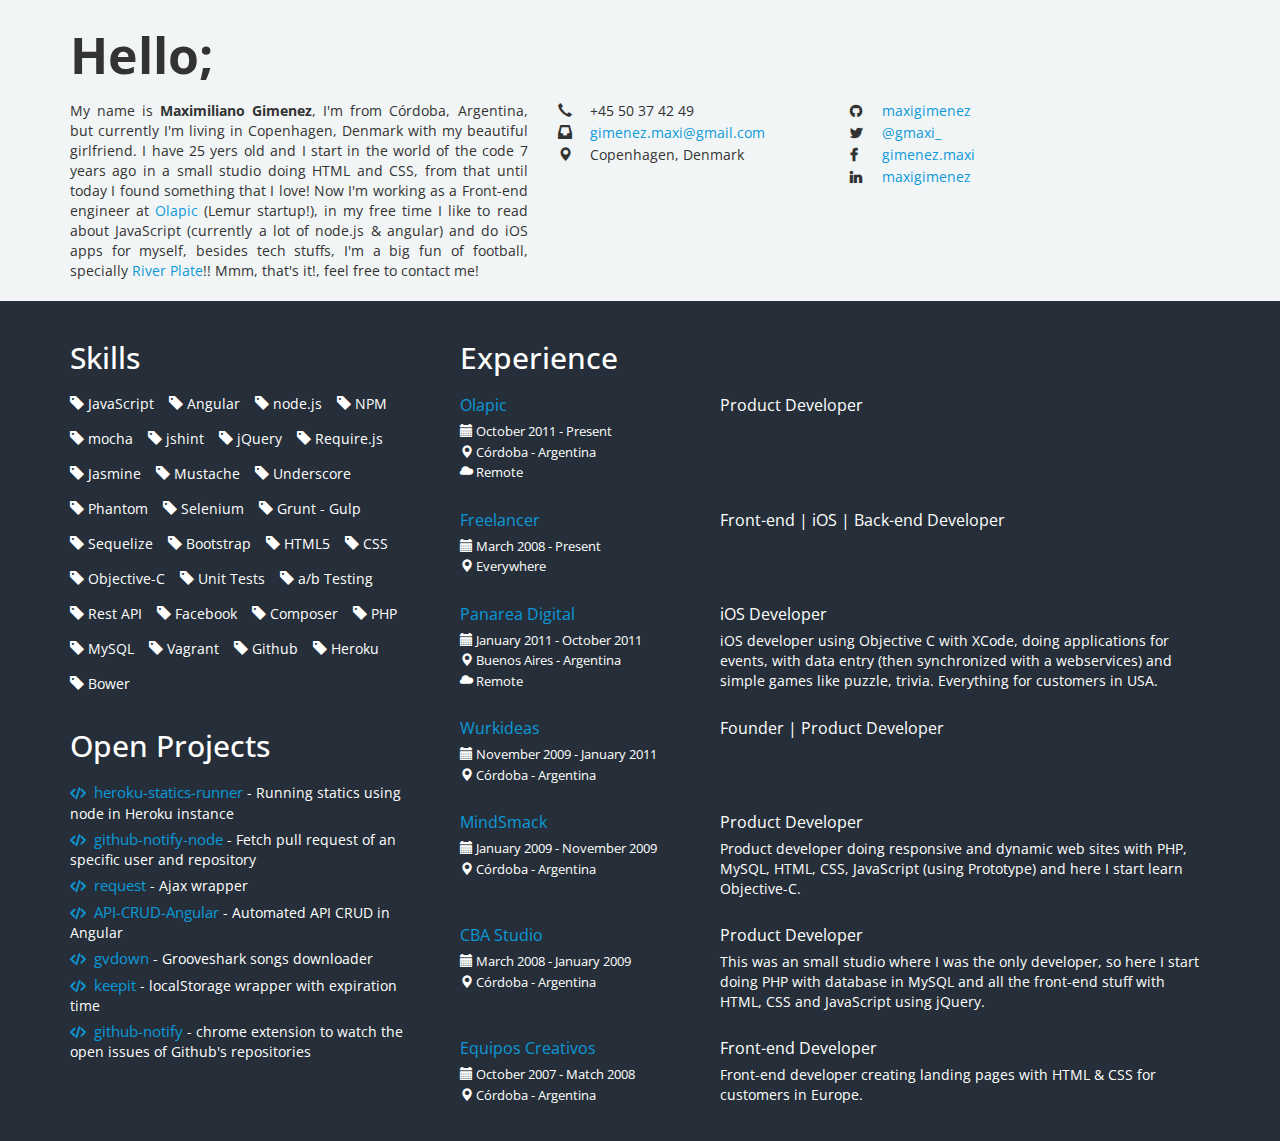
==== index.html @ c35e42b4 "Update" ====
<!DOCTYPE html>
<html>
<head>
    <meta charset="UTF-8">
    <title>maxigimenez.resume();</title>
    <link rel="stylesheet" href="assets/css/bootstrap.min.css">
    <link rel="stylesheet" href="assets/css/font-awesome.min.css">
    <link rel="stylesheet" href="assets/css/main.css">
</head>
<body>

    <header>
        <div class="container">
            <div class="hello">Hello;</div>
            <div class="row">
                <div class="col-md-5 bio">
                    My name is <strong>Maximiliano Gimenez</strong>, I'm from Córdoba, Argentina, but currently I'm living in Copenhagen, Denmark with my beautiful girlfriend. I have 25 yers old and I start in the world of the code 7 years ago in a small studio doing HTML and CSS, from that until today I found something that I love! Now I'm working as a Front-end engineer at <a href="https://olapic.com" target="_blank">Olapic</a> (Lemur startup!), in my free time I like to read about JavaScript (currently a lot of node.js & angular) and do iOS apps for myself, besides tech stuffs, I'm a big fun of football, specially <a href="http://en.wikipedia.org/wiki/Club_Atl%C3%A9tico_River_Plate" target="_blank">River Plate</a>!! Mmm, that's it!, feel free to contact me!
                </div>
                <div class="col-md-3">
                    <ul class="list-unstyled information">
                        <li><i class="glyphicon glyphicon-earphone">&nbsp;</i> +45 50 37 42 49</li>
                        <li><i class="glyphicon glyphicon-inbox">&nbsp;</i> <a href="#">gimenez.maxi@gmail.com</a></li>
                        <!--<li><i class="glyphicon glyphicon-globe">&nbsp;</i> <a href="#">maxigimenez.com</a></li>-->
                        <li><i class="glyphicon glyphicon-map-marker">&nbsp;</i> Copenhagen, Denmark</li>
                    </ul>
                </div>
                <div class="col-md-3">
                    <ul class="list-unstyled social">
                        <li>
                            <i class="fa fa-github">&nbsp;</i> &nbsp;
                            <a href="https://github.com/maxigimenez" target="_blank">maxigimenez</a>
                        </li>
                        <li>
                            <i class="fa fa-twitter">&nbsp;</i> &nbsp;
                            <a href="https://twitter.com/gmaxi_" target="_blank">@gmaxi_</a>
                        </li>
                        <li>
                            <i class="fa fa-facebook">&nbsp;</i> &nbsp;
                            <a href="https://facebook.com/maxigimenez" target="_blank">gimenez.maxi</a>
                        </li>
                        <li>
                            <i class="fa fa-linkedin">&nbsp;</i> &nbsp;
                            <a href="https://linkedin.com/in/maxigimenez/" target="_blank">maxigimenez</a>
                        </li>
                    </ul>
                </div>
            </div>
        </div>
    </header>
    <main>
        <section class="container">
            <div class="row">
                <div class="col-md-4">
                    <h2>Skills</h2>
                    <ul class="list-unstyled skills">
                        <li><i class="glyphicon glyphicon-tag"></i> JavaScript</li>
                        <li><i class="glyphicon glyphicon-tag"></i> Angular</li>
                        <li><i class="glyphicon glyphicon-tag"></i> node.js</li>
                        <li><i class="glyphicon glyphicon-tag"></i> NPM</li>
                        <li><i class="glyphicon glyphicon-tag"></i> mocha</li>
                        <li><i class="glyphicon glyphicon-tag"></i> jshint</li>
                        <li><i class="glyphicon glyphicon-tag"></i> jQuery</li>
                        <li><i class="glyphicon glyphicon-tag"></i> Require.js</li>
                        <li><i class="glyphicon glyphicon-tag"></i> Jasmine</li>
                        <li><i class="glyphicon glyphicon-tag"></i> Mustache</li>
                        <li><i class="glyphicon glyphicon-tag"></i> Underscore</li>
                        <li><i class="glyphicon glyphicon-tag"></i> Phantom</li>
                        <li><i class="glyphicon glyphicon-tag"></i> Selenium</li>
                        <li><i class="glyphicon glyphicon-tag"></i> Grunt - Gulp</li>
                        <li><i class="glyphicon glyphicon-tag"></i> Sequelize</li>
                        <li><i class="glyphicon glyphicon-tag"></i> Bootstrap</li>
                        <li><i class="glyphicon glyphicon-tag"></i> HTML5</li>
                        <li><i class="glyphicon glyphicon-tag"></i> CSS</li>
                        <li><i class="glyphicon glyphicon-tag"></i> Objective-C</li>
                        <li><i class="glyphicon glyphicon-tag"></i> Unit Tests</li>
                        <li><i class="glyphicon glyphicon-tag"></i> a/b Testing</li>
                        <li><i class="glyphicon glyphicon-tag"></i> Rest API</li>
                        <li><i class="glyphicon glyphicon-tag"></i> Facebook</li>
                        <li><i class="glyphicon glyphicon-tag"></i> Composer</li>
                        <li><i class="glyphicon glyphicon-tag"></i> PHP</li>
                        <li><i class="glyphicon glyphicon-tag"></i> MySQL</li>
                        <li><i class="glyphicon glyphicon-tag"></i> Vagrant</li>
                        <li><i class="glyphicon glyphicon-tag"></i> Github</li>
                        <li><i class="glyphicon glyphicon-tag"></i> Heroku</li>
                        <li><i class="glyphicon glyphicon-tag"></i> Bower</li>
                    </ul>
                    <div class="clear"></div>
                    <h2>Open Projects</h2>
                    <ul class="list-unstyled projects">
                        <li>
                            <a href="https://github.com/maxigimenez/heroku-statics-runner" target="_blank"><i class="fa fa-code"></i> heroku-statics-runner</a> - Running statics using node in Heroku instance
                        </li>
                        <li>
                            <a href="https://github.com/maxigimenez/github-notify-node" target="_blank"><i class="fa fa-code"></i> github-notify-node</a> - Fetch pull request of an specific user and repository
                        </li>
                        <li>
                            <a href="https://github.com/maxigimenez/request" target="_blank"><i class="fa fa-code"></i> request</a> - Ajax wrapper
                        </li>
                        <li>
                            <a href="https://github.com/maxigimenez/API-CRUD-Angular" target="_blank"><i class="fa fa-code"></i> API-CRUD-Angular</a> - Automated API CRUD in Angular
                        </li>
                        <li>
                            <a href="https://github.com/maxigimenez/gvdown" target="_blank"><i class="fa fa-code"></i> gvdown</a> - Grooveshark songs downloader
                        </li>
                        <li>
                            <a href="https://github.com/maxigimenez/keepit" target="_blank"><i class="fa fa-code"></i> keepit</a> - localStorage wrapper with expiration time
                        </li>
                        <li>
                            <a href="https://github.com/maxigimenez/github-notify" target="_blank"><i class="fa fa-code"></i> github-notify</a> - chrome extension to watch the open issues of Github's repositories
                        </li>
                    </ul>
                </div>
                <div class="col-md-8">
                    <h2>Experience</h2>

                    <ul class="list-unstyled row experience">
                        <li>
                            <div class="col-md-4">
                                <div class="name"><a href="http://olapic.com" target="_blank">Olapic</a></div>
                                <div class="dates"><i class="glyphicon glyphicon-calendar"></i> October 2011 - Present</div>
                                <div class="where"><i class="glyphicon glyphicon-map-marker"></i> Córdoba - Argentina</div>
                                <div class="remote"><i class="glyphicon glyphicon-cloud"></i> Remote</div>
                            </div>
                            <div class="col-md-8">
                                <div class="title">Product Developer</div>
                                <div class="description">

                                </div>
                            </div>
                        </li>
                        <li>
                            <div class="col-md-4">
                                <div class="name"><span>Freelancer</span></div>
                                <div class="dates"><i class="glyphicon glyphicon-calendar"></i> March 2008 - Present</div>
                                <div class="where"><i class="glyphicon glyphicon-map-marker"></i> Everywhere</div>
                            </div>
                            <div class="col-md-8">
                                <div class="title">Front-end | iOS | Back-end Developer</div>
                                <div class="description">
                                    
                                </div>
                            </div>
                        </li>
                        <li>
                            <div class="col-md-4">
                                <div class="name"><a href="http://www.panareadigital.com/" target="_blank">Panarea Digital</a></div>
                                <div class="dates"><i class="glyphicon glyphicon-calendar"></i> January 2011 - October 2011</div>
                                <div class="where"><i class="glyphicon glyphicon-map-marker"></i> Buenos Aires - Argentina</div>
                                <div class="remote"><i class="glyphicon glyphicon-cloud"></i> Remote</div>
                            </div>
                            <div class="col-md-8">
                                <div class="title">iOS Developer</div>
                                <div class="description">
                                    iOS developer using Objective C with XCode, doing applications for events, with data entry (then synchronized with a webservices) and simple games like puzzle, trivia. Everything for customers in USA.
                                </div>
                            </div>
                        </li>
                        <li>
                            <div class="col-md-4">
                                <div class="name"><span>Wurkideas</span></div>
                                <div class="dates"><i class="glyphicon glyphicon-calendar"></i> November 2009 - January 2011</div>
                                <div class="where"><i class="glyphicon glyphicon-map-marker"></i> Córdoba - Argentina</div>
                            </div>
                            <div class="col-md-8">
                                <div class="title">Founder | Product Developer</div>
                                <div class="description">
                                    
                                </div>
                            </div>
                        </li>
                        <li>
                            <div class="col-md-4">
                                <div class="name"><a href="http://www.mindsmack.com" target="_blank">MindSmack</a></div>
                                <div class="dates"><i class="glyphicon glyphicon-calendar"></i> January 2009 - November 2009</div>
                                <div class="where"><i class="glyphicon glyphicon-map-marker"></i> Córdoba - Argentina</div>
                            </div>
                            <div class="col-md-8">
                                <div class="title">Product Developer</div>
                                <div class="description">
                                    Product developer doing responsive and dynamic web sites with PHP, MySQL, HTML, CSS, JavaScript (using Prototype) and here I start learn Objective-C.
                                </div>
                            </div>
                        </li>
                        <li>
                            <div class="col-md-4">
                                <div class="name"><a href="http://www.mindsmack.com" target="_blank">CBA Studio</a></div>
                                <div class="dates"><i class="glyphicon glyphicon-calendar"></i> March 2008 - January 2009</div>
                                <div class="where"><i class="glyphicon glyphicon-map-marker"></i> Córdoba - Argentina</div>
                            </div>
                            <div class="col-md-8">
                                <div class="title">Product Developer</div>
                                <div class="description">
                                    This was an small studio where I was the only developer, so here I start doing PHP with database in MySQL and all the front-end stuff with HTML, CSS and JavaScript using jQuery.
                                </div>
                            </div>
                        </li>
                        <li>
                            <div class="col-md-4">
                                <div class="name"><a href="http://www.equiposcreativos.com" target="_blank">Equipos Creativos</a></div>
                                <div class="dates"><i class="glyphicon glyphicon-calendar"></i> October 2007 - Match 2008</div>
                                <div class="where"><i class="glyphicon glyphicon-map-marker"></i> Córdoba - Argentina</div>
                            </div>
                            <div class="col-md-8">
                                <div class="title">Front-end Developer</div>
                                <div class="description">
                                    Front-end developer creating landing pages with HTML & CSS for customers in Europe.
                                </div>
                            </div>
                        </li>
                    </ul>
                </div>
            </div>
        </section>
        <!-- <div class="fix"></div> -->
    </main>
</body>
</html>
---- assets/css/main.css ----
@import url(//fonts.googleapis.com/css?family=Open+Sans:400,300,700,600);

body {
    background-color: #F2F5F6;
    font-family: 'Open Sans', sans-serif;
    font-size: 14px;
    margin: 0px;
}
a {
    color: #0B99D9;
}
h1, h2 {
    margin: 0 0 20px 0;
    padding: 0;
}
span {
    color: #0B99D9;
}
header {
    background-color: #F2F5F6;
    padding: 20px 0;
}
main {
    background-color: #262F39;
    /*-webkit-transform: skewY(-2deg);
    -moz-transform: skewY(-2deg);
    -ms-transform: skewY(-2deg);
    -o-transform: skewY(-2deg);
    transform: skewY(-2deg);*/
}
main section {
    -webkit-transfo/*rm: skewY(2deg);
    -moz-transform: skewY(2deg);
    -ms-transform: skewY(2deg);
    -o-transform: skewY(2deg);
    transform: skew*/Y(2deg);
    color: #FFFFFF;
    padding-top: 40px;
}
.fix {
    width: 100%;
    height: 50px;
    background-color: #262F39;
    /*-webkit-transform: skewY(2deg);
    -moz-transform: skewY(2deg);
    -ms-transform: skewY(2deg);
    -o-transform: skewY(2deg);
    transform: skewY(2deg);*/
    position: absolute;
    margin-top: -23px;
}
.hello {
    font-size: 50px;
    font-weight: 700;
    padding-bottom: 10px;
}
.bio {
    text-align: justify;
}
.information li,
.social li {
    margin-bottom: 2px;
}
.experience li {
    display: inline-block;
    width: 100%;
    margin-bottom: 20px;
}
.experience .name,
.experience .title {
    font-size: 16px;
    margin-bottom: 5px;
}
.experience .dates,
.experience .where,
.experience .remote {
    font-size: 13px;
    margin-bottom: 2px;
}
.skills,
.projects {
    width: 100%;
    float: left;
    margin-bottom: 20px;
}
.skills li {
    float: left;
    margin: 0 15px 15px 0;
}
.projects a {
    font-size:15px;
}
.projects li {
    margin-bottom: 5px;
}
.fa {
    font-weight: 700;
    line-height: 1;
    width: 20px;
}
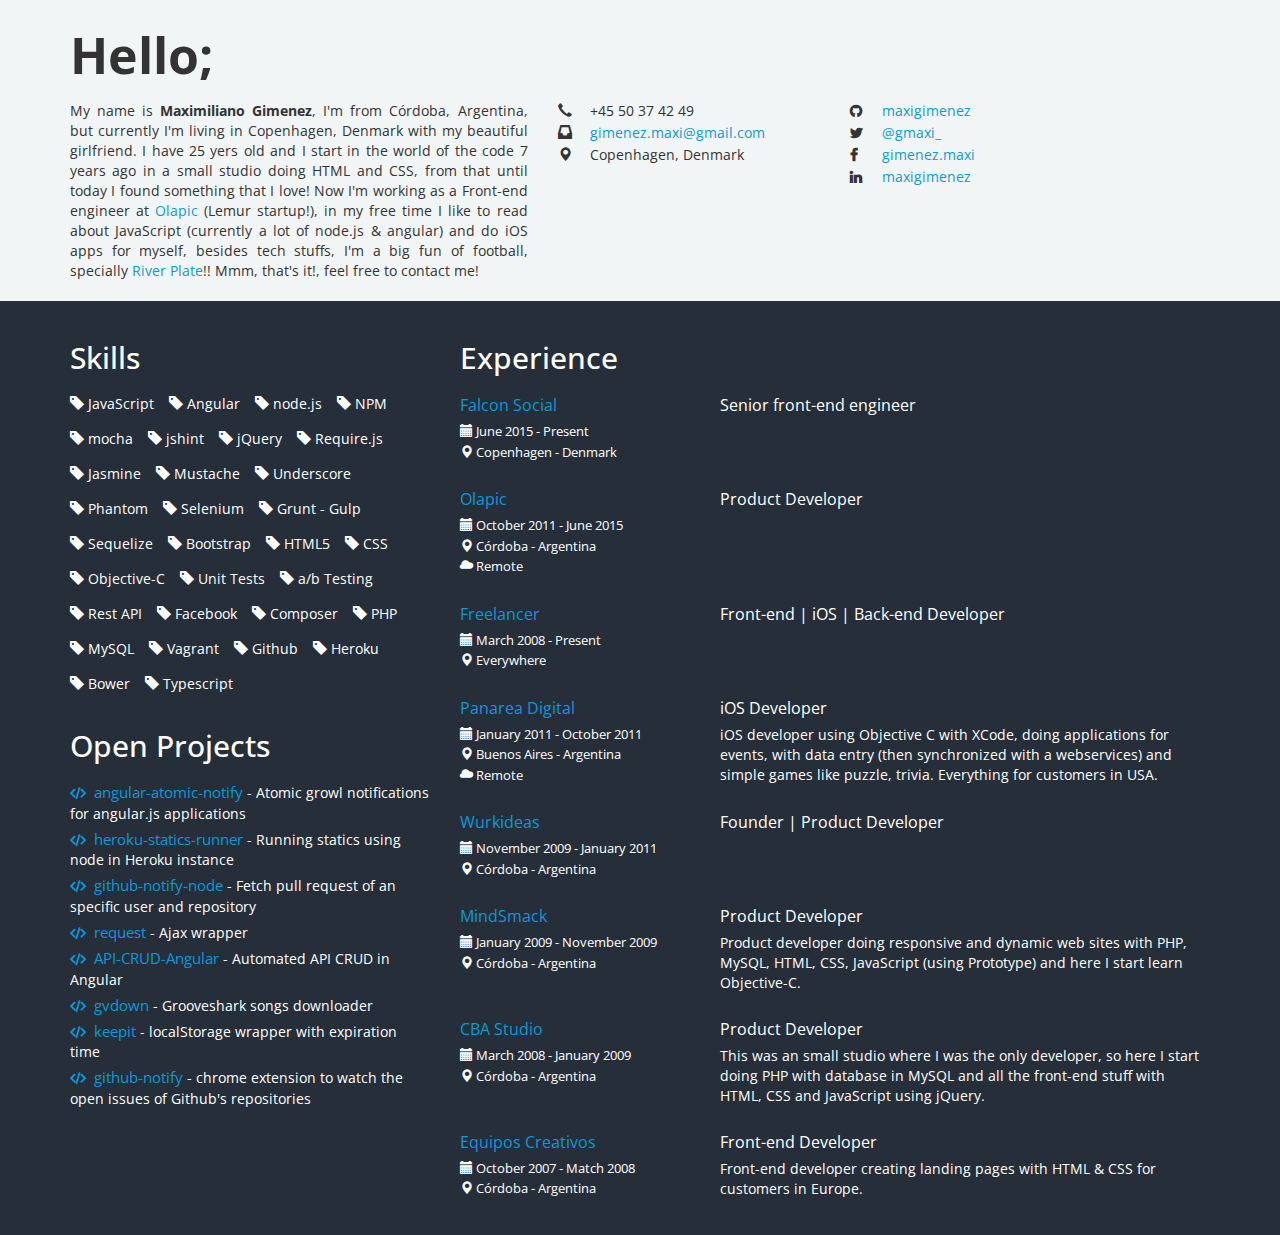
==== commit 71e579ae: "update page" ====
--- a/index.html
+++ b/index.html
@@ -83,10 +83,14 @@
                         <li><i class="glyphicon glyphicon-tag"></i> Github</li>
                         <li><i class="glyphicon glyphicon-tag"></i> Heroku</li>
                         <li><i class="glyphicon glyphicon-tag"></i> Bower</li>
+                        <li><i class="glyphicon glyphicon-tag"></i> Typescript</li>
                     </ul>
                     <div class="clear"></div>
                     <h2>Open Projects</h2>
                     <ul class="list-unstyled projects">
+                        <li>
+                            <a href="http://maxigimenez.github.io/angular-atomic-notify/" target="_blank"><i class="fa fa-code"></i> angular-atomic-notify</a> - Atomic growl notifications for angular.js applications
+                        </li>
                         <li>
                             <a href="https://github.com/maxigimenez/heroku-statics-runner" target="_blank"><i class="fa fa-code"></i> heroku-statics-runner</a> - Running statics using node in Heroku instance
                         </li>
@@ -116,8 +120,21 @@
                     <ul class="list-unstyled row experience">
                         <li>
                             <div class="col-md-4">
+                                <div class="name"><a href="http://falconsocial.com" target="_blank">Falcon Social</a></div>
+                                <div class="dates"><i class="glyphicon glyphicon-calendar"></i> June 2015 - Present</div>
+                                <div class="where"><i class="glyphicon glyphicon-map-marker"></i> Copenhagen - Denmark</div>
+                            </div>
+                            <div class="col-md-8">
+                                <div class="title">Senior front-end engineer</div>
+                                <div class="description">
+                                    
+                                </div>
+                            </div>
+                        </li>
+                        <li>
+                            <div class="col-md-4">
                                 <div class="name"><a href="http://olapic.com" target="_blank">Olapic</a></div>
-                                <div class="dates"><i class="glyphicon glyphicon-calendar"></i> October 2011 - Present</div>
+                                <div class="dates"><i class="glyphicon glyphicon-calendar"></i> October 2011 - June 2015</div>
                                 <div class="where"><i class="glyphicon glyphicon-map-marker"></i> Córdoba - Argentina</div>
                                 <div class="remote"><i class="glyphicon glyphicon-cloud"></i> Remote</div>
                             </div>
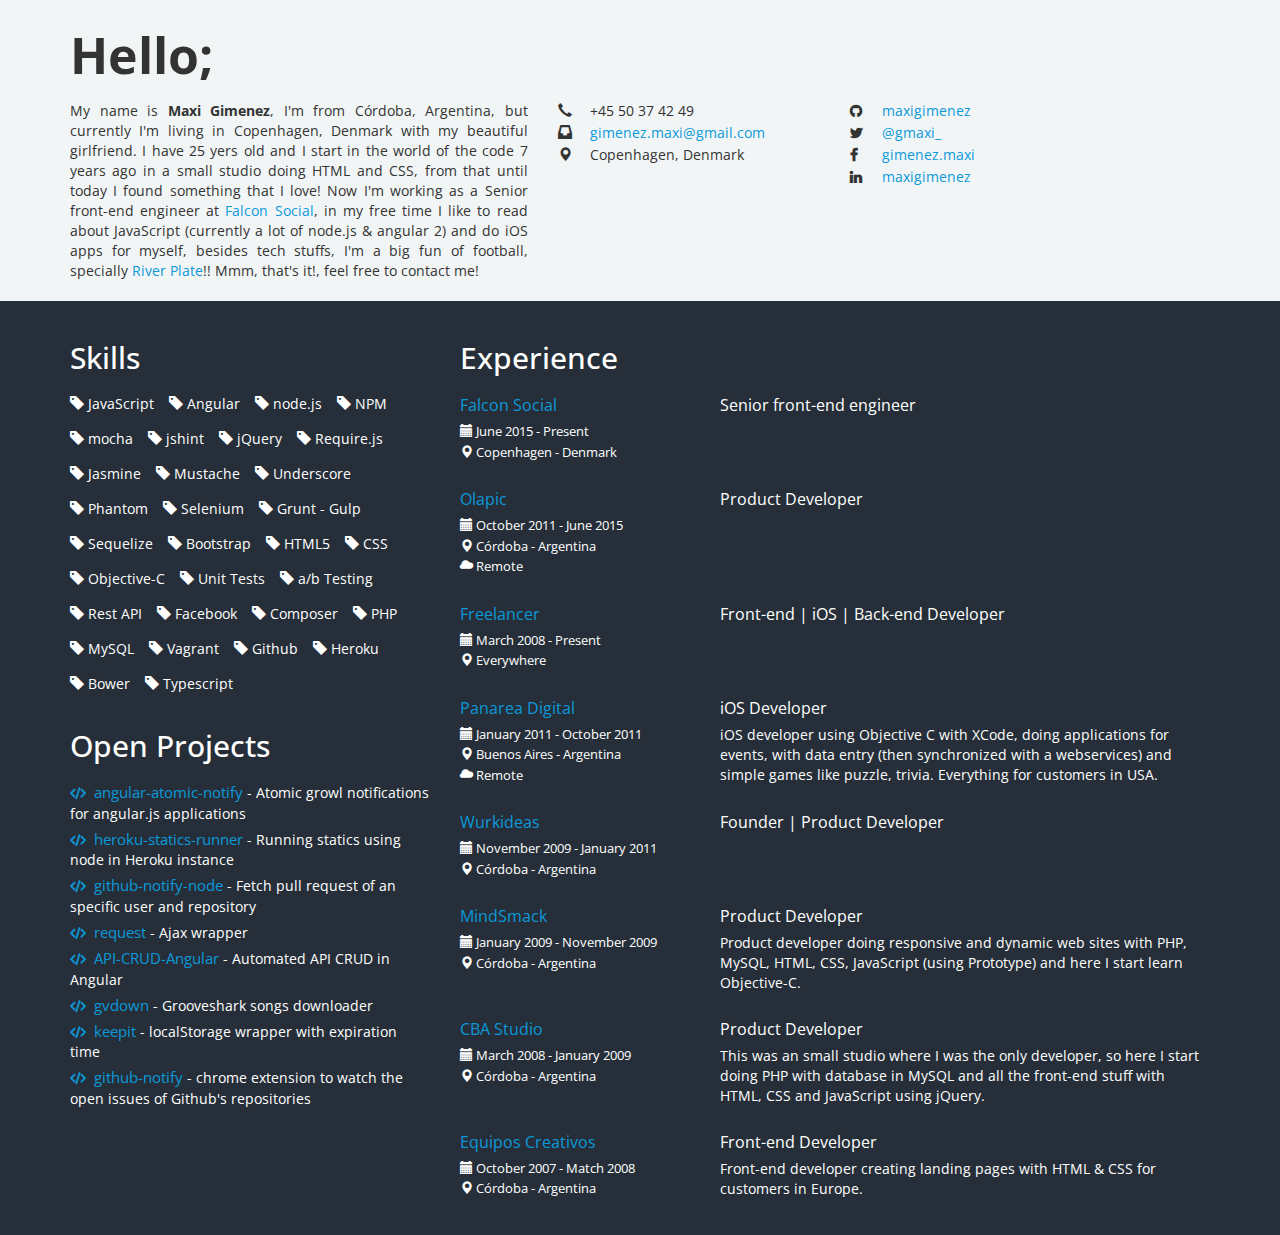
==== commit 2dd6b3aa: "update bio" ====
--- a/index.html
+++ b/index.html
@@ -14,7 +14,7 @@
             <div class="hello">Hello;</div>
             <div class="row">
                 <div class="col-md-5 bio">
-                    My name is <strong>Maximiliano Gimenez</strong>, I'm from Córdoba, Argentina, but currently I'm living in Copenhagen, Denmark with my beautiful girlfriend. I have 25 yers old and I start in the world of the code 7 years ago in a small studio doing HTML and CSS, from that until today I found something that I love! Now I'm working as a Front-end engineer at <a href="https://olapic.com" target="_blank">Olapic</a> (Lemur startup!), in my free time I like to read about JavaScript (currently a lot of node.js & angular) and do iOS apps for myself, besides tech stuffs, I'm a big fun of football, specially <a href="http://en.wikipedia.org/wiki/Club_Atl%C3%A9tico_River_Plate" target="_blank">River Plate</a>!! Mmm, that's it!, feel free to contact me!
+                    My name is <strong>Maxi Gimenez</strong>, I'm from Córdoba, Argentina, but currently I'm living in Copenhagen, Denmark with my beautiful girlfriend. I have 25 yers old and I start in the world of the code 7 years ago in a small studio doing HTML and CSS, from that until today I found something that I love! Now I'm working as a Senior front-end engineer at <a href="https://falconsocial.com" target="_blank">Falcon Social</a>, in my free time I like to read about JavaScript (currently a lot of node.js & angular 2) and do iOS apps for myself, besides tech stuffs, I'm a big fun of football, specially <a href="http://en.wikipedia.org/wiki/Club_Atl%C3%A9tico_River_Plate" target="_blank">River Plate</a>!! Mmm, that's it!, feel free to contact me!
                 </div>
                 <div class="col-md-3">
                     <ul class="list-unstyled information">
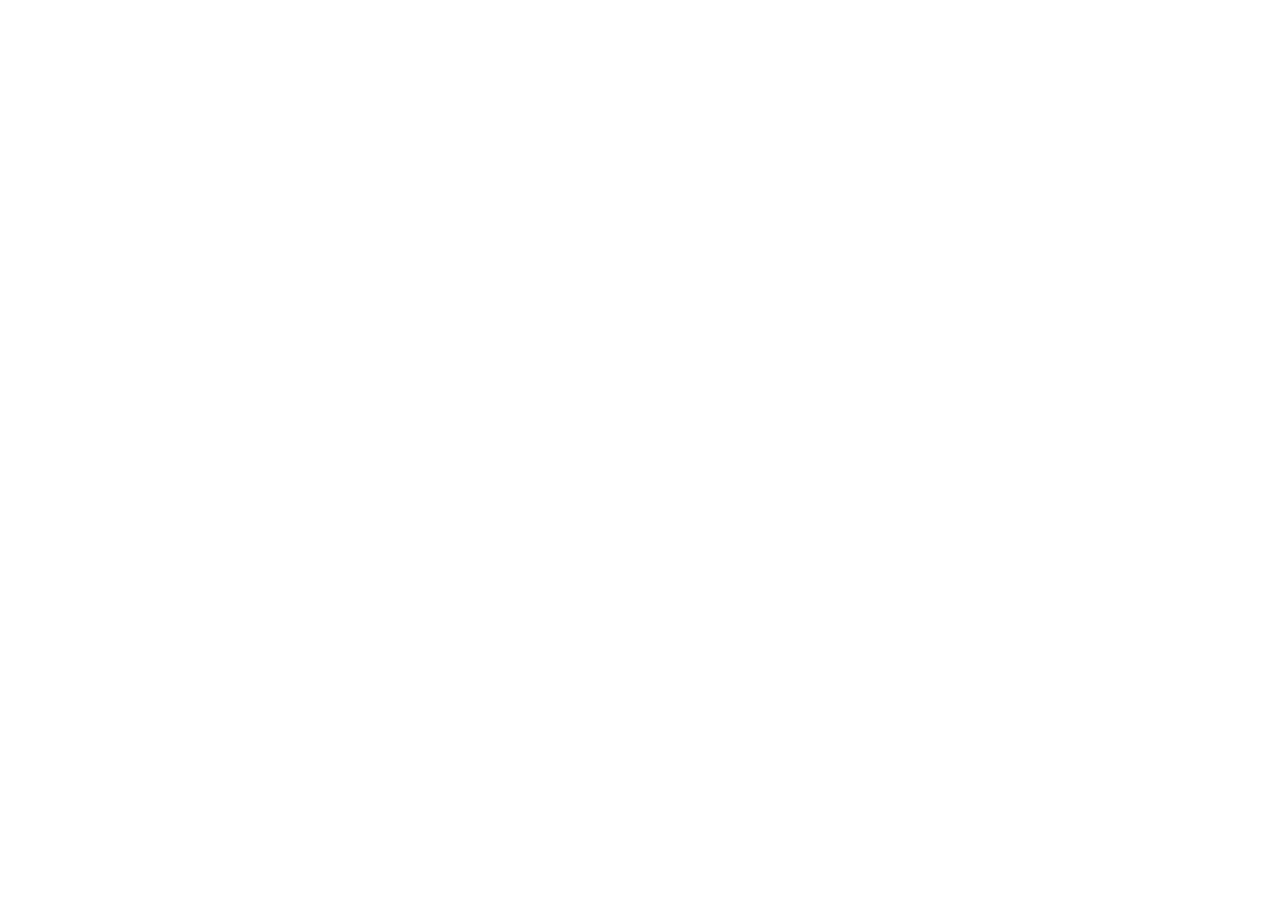
==== commit 0e456344: "new version" ====
--- a/index.html
+++ b/index.html
@@ -1,234 +1,30 @@
 <!DOCTYPE html>
-<html>
+<html ng-app="me">
 <head>
-    <meta charset="UTF-8">
-    <title>maxigimenez.resume();</title>
-    <link rel="stylesheet" href="assets/css/bootstrap.min.css">
-    <link rel="stylesheet" href="assets/css/font-awesome.min.css">
-    <link rel="stylesheet" href="assets/css/main.css">
+    <meta charset="utf-8"/>
+    <title>new Resume('Maxi Gimenez');</title>
+
+    <link rel="stylesheet" href="styles/main.css">
+
+    <link href='//fonts.googleapis.com/css?family=Open+Sans:400,300,700,600' rel='stylesheet' type='text/css'>
 </head>
 <body>
 
-    <header>
-        <div class="container">
-            <div class="hello">Hello;</div>
-            <div class="row">
-                <div class="col-md-5 bio">
-                    My name is <strong>Maxi Gimenez</strong>, I'm from Córdoba, Argentina, but currently I'm living in Copenhagen, Denmark with my beautiful girlfriend. I have 25 yers old and I start in the world of the code 7 years ago in a small studio doing HTML and CSS, from that until today I found something that I love! Now I'm working as a Senior front-end engineer at <a href="https://falconsocial.com" target="_blank">Falcon Social</a>, in my free time I like to read about JavaScript (currently a lot of node.js & angular 2) and do iOS apps for myself, besides tech stuffs, I'm a big fun of football, specially <a href="http://en.wikipedia.org/wiki/Club_Atl%C3%A9tico_River_Plate" target="_blank">River Plate</a>!! Mmm, that's it!, feel free to contact me!
-                </div>
-                <div class="col-md-3">
-                    <ul class="list-unstyled information">
-                        <li><i class="glyphicon glyphicon-earphone">&nbsp;</i> +45 50 37 42 49</li>
-                        <li><i class="glyphicon glyphicon-inbox">&nbsp;</i> <a href="#">gimenez.maxi@gmail.com</a></li>
-                        <!--<li><i class="glyphicon glyphicon-globe">&nbsp;</i> <a href="#">maxigimenez.com</a></li>-->
-                        <li><i class="glyphicon glyphicon-map-marker">&nbsp;</i> Copenhagen, Denmark</li>
-                    </ul>
-                </div>
-                <div class="col-md-3">
-                    <ul class="list-unstyled social">
-                        <li>
-                            <i class="fa fa-github">&nbsp;</i> &nbsp;
-                            <a href="https://github.com/maxigimenez" target="_blank">maxigimenez</a>
-                        </li>
-                        <li>
-                            <i class="fa fa-twitter">&nbsp;</i> &nbsp;
-                            <a href="https://twitter.com/gmaxi_" target="_blank">@gmaxi_</a>
-                        </li>
-                        <li>
-                            <i class="fa fa-facebook">&nbsp;</i> &nbsp;
-                            <a href="https://facebook.com/maxigimenez" target="_blank">gimenez.maxi</a>
-                        </li>
-                        <li>
-                            <i class="fa fa-linkedin">&nbsp;</i> &nbsp;
-                            <a href="https://linkedin.com/in/maxigimenez/" target="_blank">maxigimenez</a>
-                        </li>
-                    </ul>
-                </div>
-            </div>
-        </div>
-    </header>
-    <main>
-        <section class="container">
-            <div class="row">
-                <div class="col-md-4">
-                    <h2>Skills</h2>
-                    <ul class="list-unstyled skills">
-                        <li><i class="glyphicon glyphicon-tag"></i> JavaScript</li>
-                        <li><i class="glyphicon glyphicon-tag"></i> Angular</li>
-                        <li><i class="glyphicon glyphicon-tag"></i> node.js</li>
-                        <li><i class="glyphicon glyphicon-tag"></i> NPM</li>
-                        <li><i class="glyphicon glyphicon-tag"></i> mocha</li>
-                        <li><i class="glyphicon glyphicon-tag"></i> jshint</li>
-                        <li><i class="glyphicon glyphicon-tag"></i> jQuery</li>
-                        <li><i class="glyphicon glyphicon-tag"></i> Require.js</li>
-                        <li><i class="glyphicon glyphicon-tag"></i> Jasmine</li>
-                        <li><i class="glyphicon glyphicon-tag"></i> Mustache</li>
-                        <li><i class="glyphicon glyphicon-tag"></i> Underscore</li>
-                        <li><i class="glyphicon glyphicon-tag"></i> Phantom</li>
-                        <li><i class="glyphicon glyphicon-tag"></i> Selenium</li>
-                        <li><i class="glyphicon glyphicon-tag"></i> Grunt - Gulp</li>
-                        <li><i class="glyphicon glyphicon-tag"></i> Sequelize</li>
-                        <li><i class="glyphicon glyphicon-tag"></i> Bootstrap</li>
-                        <li><i class="glyphicon glyphicon-tag"></i> HTML5</li>
-                        <li><i class="glyphicon glyphicon-tag"></i> CSS</li>
-                        <li><i class="glyphicon glyphicon-tag"></i> Objective-C</li>
-                        <li><i class="glyphicon glyphicon-tag"></i> Unit Tests</li>
-                        <li><i class="glyphicon glyphicon-tag"></i> a/b Testing</li>
-                        <li><i class="glyphicon glyphicon-tag"></i> Rest API</li>
-                        <li><i class="glyphicon glyphicon-tag"></i> Facebook</li>
-                        <li><i class="glyphicon glyphicon-tag"></i> Composer</li>
-                        <li><i class="glyphicon glyphicon-tag"></i> PHP</li>
-                        <li><i class="glyphicon glyphicon-tag"></i> MySQL</li>
-                        <li><i class="glyphicon glyphicon-tag"></i> Vagrant</li>
-                        <li><i class="glyphicon glyphicon-tag"></i> Github</li>
-                        <li><i class="glyphicon glyphicon-tag"></i> Heroku</li>
-                        <li><i class="glyphicon glyphicon-tag"></i> Bower</li>
-                        <li><i class="glyphicon glyphicon-tag"></i> Typescript</li>
-                    </ul>
-                    <div class="clear"></div>
-                    <h2>Open Projects</h2>
-                    <ul class="list-unstyled projects">
-                        <li>
-                            <a href="http://maxigimenez.github.io/angular-atomic-notify/" target="_blank"><i class="fa fa-code"></i> angular-atomic-notify</a> - Atomic growl notifications for angular.js applications
-                        </li>
-                        <li>
-                            <a href="https://github.com/maxigimenez/heroku-statics-runner" target="_blank"><i class="fa fa-code"></i> heroku-statics-runner</a> - Running statics using node in Heroku instance
-                        </li>
-                        <li>
-                            <a href="https://github.com/maxigimenez/github-notify-node" target="_blank"><i class="fa fa-code"></i> github-notify-node</a> - Fetch pull request of an specific user and repository
-                        </li>
-                        <li>
-                            <a href="https://github.com/maxigimenez/request" target="_blank"><i class="fa fa-code"></i> request</a> - Ajax wrapper
-                        </li>
-                        <li>
-                            <a href="https://github.com/maxigimenez/API-CRUD-Angular" target="_blank"><i class="fa fa-code"></i> API-CRUD-Angular</a> - Automated API CRUD in Angular
-                        </li>
-                        <li>
-                            <a href="https://github.com/maxigimenez/gvdown" target="_blank"><i class="fa fa-code"></i> gvdown</a> - Grooveshark songs downloader
-                        </li>
-                        <li>
-                            <a href="https://github.com/maxigimenez/keepit" target="_blank"><i class="fa fa-code"></i> keepit</a> - localStorage wrapper with expiration time
-                        </li>
-                        <li>
-                            <a href="https://github.com/maxigimenez/github-notify" target="_blank"><i class="fa fa-code"></i> github-notify</a> - chrome extension to watch the open issues of Github's repositories
-                        </li>
-                    </ul>
-                </div>
-                <div class="col-md-8">
-                    <h2>Experience</h2>
+    <div ui-view></div>
 
-                    <ul class="list-unstyled row experience">
-                        <li>
-                            <div class="col-md-4">
-                                <div class="name"><a href="http://falconsocial.com" target="_blank">Falcon Social</a></div>
-                                <div class="dates"><i class="glyphicon glyphicon-calendar"></i> June 2015 - Present</div>
-                                <div class="where"><i class="glyphicon glyphicon-map-marker"></i> Copenhagen - Denmark</div>
-                            </div>
-                            <div class="col-md-8">
-                                <div class="title">Senior front-end engineer</div>
-                                <div class="description">
-                                    
-                                </div>
-                            </div>
-                        </li>
-                        <li>
-                            <div class="col-md-4">
-                                <div class="name"><a href="http://olapic.com" target="_blank">Olapic</a></div>
-                                <div class="dates"><i class="glyphicon glyphicon-calendar"></i> October 2011 - June 2015</div>
-                                <div class="where"><i class="glyphicon glyphicon-map-marker"></i> Córdoba - Argentina</div>
-                                <div class="remote"><i class="glyphicon glyphicon-cloud"></i> Remote</div>
-                            </div>
-                            <div class="col-md-8">
-                                <div class="title">Product Developer</div>
-                                <div class="description">
+    <script src="scripts/vendor.js"></script>
 
-                                </div>
-                            </div>
-                        </li>
-                        <li>
-                            <div class="col-md-4">
-                                <div class="name"><span>Freelancer</span></div>
-                                <div class="dates"><i class="glyphicon glyphicon-calendar"></i> March 2008 - Present</div>
-                                <div class="where"><i class="glyphicon glyphicon-map-marker"></i> Everywhere</div>
-                            </div>
-                            <div class="col-md-8">
-                                <div class="title">Front-end | iOS | Back-end Developer</div>
-                                <div class="description">
-                                    
-                                </div>
-                            </div>
-                        </li>
-                        <li>
-                            <div class="col-md-4">
-                                <div class="name"><a href="http://www.panareadigital.com/" target="_blank">Panarea Digital</a></div>
-                                <div class="dates"><i class="glyphicon glyphicon-calendar"></i> January 2011 - October 2011</div>
-                                <div class="where"><i class="glyphicon glyphicon-map-marker"></i> Buenos Aires - Argentina</div>
-                                <div class="remote"><i class="glyphicon glyphicon-cloud"></i> Remote</div>
-                            </div>
-                            <div class="col-md-8">
-                                <div class="title">iOS Developer</div>
-                                <div class="description">
-                                    iOS developer using Objective C with XCode, doing applications for events, with data entry (then synchronized with a webservices) and simple games like puzzle, trivia. Everything for customers in USA.
-                                </div>
-                            </div>
-                        </li>
-                        <li>
-                            <div class="col-md-4">
-                                <div class="name"><span>Wurkideas</span></div>
-                                <div class="dates"><i class="glyphicon glyphicon-calendar"></i> November 2009 - January 2011</div>
-                                <div class="where"><i class="glyphicon glyphicon-map-marker"></i> Córdoba - Argentina</div>
-                            </div>
-                            <div class="col-md-8">
-                                <div class="title">Founder | Product Developer</div>
-                                <div class="description">
-                                    
-                                </div>
-                            </div>
-                        </li>
-                        <li>
-                            <div class="col-md-4">
-                                <div class="name"><a href="http://www.mindsmack.com" target="_blank">MindSmack</a></div>
-                                <div class="dates"><i class="glyphicon glyphicon-calendar"></i> January 2009 - November 2009</div>
-                                <div class="where"><i class="glyphicon glyphicon-map-marker"></i> Córdoba - Argentina</div>
-                            </div>
-                            <div class="col-md-8">
-                                <div class="title">Product Developer</div>
-                                <div class="description">
-                                    Product developer doing responsive and dynamic web sites with PHP, MySQL, HTML, CSS, JavaScript (using Prototype) and here I start learn Objective-C.
-                                </div>
-                            </div>
-                        </li>
-                        <li>
-                            <div class="col-md-4">
-                                <div class="name"><a href="http://www.mindsmack.com" target="_blank">CBA Studio</a></div>
-                                <div class="dates"><i class="glyphicon glyphicon-calendar"></i> March 2008 - January 2009</div>
-                                <div class="where"><i class="glyphicon glyphicon-map-marker"></i> Córdoba - Argentina</div>
-                            </div>
-                            <div class="col-md-8">
-                                <div class="title">Product Developer</div>
-                                <div class="description">
-                                    This was an small studio where I was the only developer, so here I start doing PHP with database in MySQL and all the front-end stuff with HTML, CSS and JavaScript using jQuery.
-                                </div>
-                            </div>
-                        </li>
-                        <li>
-                            <div class="col-md-4">
-                                <div class="name"><a href="http://www.equiposcreativos.com" target="_blank">Equipos Creativos</a></div>
-                                <div class="dates"><i class="glyphicon glyphicon-calendar"></i> October 2007 - Match 2008</div>
-                                <div class="where"><i class="glyphicon glyphicon-map-marker"></i> Córdoba - Argentina</div>
-                            </div>
-                            <div class="col-md-8">
-                                <div class="title">Front-end Developer</div>
-                                <div class="description">
-                                    Front-end developer creating landing pages with HTML & CSS for customers in Europe.
-                                </div>
-                            </div>
-                        </li>
-                    </ul>
-                </div>
-            </div>
-        </section>
-        <!-- <div class="fix"></div> -->
-    </main>
+    <script src="scripts/scripts.js"></script>
+
+    <script>
+        (function(i,s,o,g,r,a,m){i['GoogleAnalyticsObject']=r;i[r]=i[r]||function(){
+        (i[r].q=i[r].q||[]).push(arguments)},i[r].l=1*new Date();a=s.createElement(o),
+        m=s.getElementsByTagName(o)[0];a.async=1;a.src=g;m.parentNode.insertBefore(a,m)
+        })(window,document,'script','//www.google-analytics.com/analytics.js','ga');
+
+        ga('create', 'UA-38077324-1', 'auto');
+        ga('send', 'pageview');
+    </script>
+
 </body>
 </html>
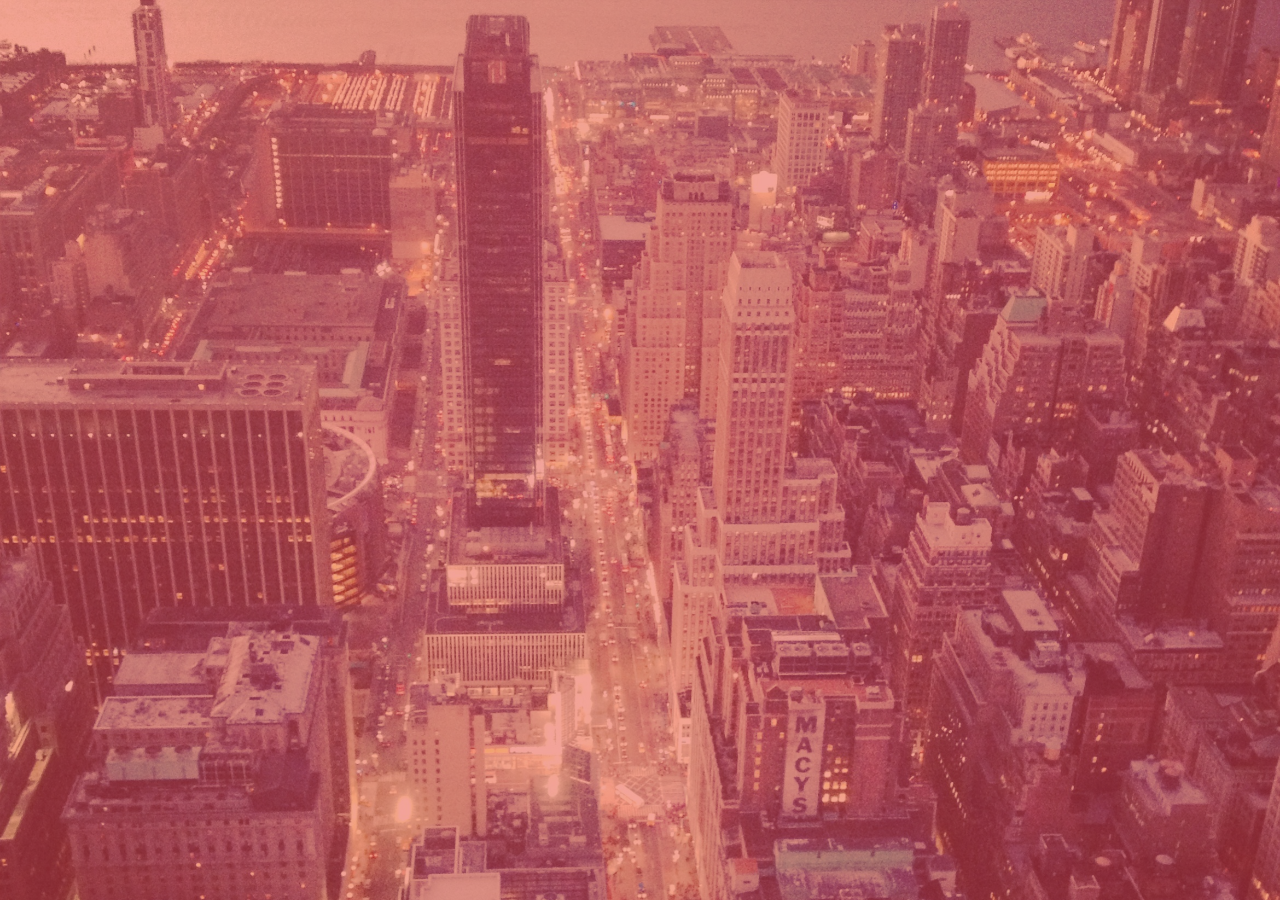
==== commit b9449a6d: "polymer version" ====
--- a/index.html
+++ b/index.html
@@ -1,20 +1,7428 @@
-<!DOCTYPE html>
-<html ng-app="me">
-<head>
-    <meta charset="utf-8"/>
-    <title>new Resume('Maxi Gimenez');</title>
-
-    <link rel="stylesheet" href="styles/main.css">
-
-    <link href='//fonts.googleapis.com/css?family=Open+Sans:400,300,700,600' rel='stylesheet' type='text/css'>
+<!DOCTYPE html><html><head><meta charset="UTF-8">
+
+    <title>Maxi Gimenez | Senior Front-end Engineer</title>
+
+    <link rel="stylesheet" href="https://maxcdn.bootstrapcdn.com/font-awesome/4.4.0/css/font-awesome.min.css">
+
+    <script>/**
+ * @license
+ * Copyright (c) 2014 The Polymer Project Authors. All rights reserved.
+ * This code may only be used under the BSD style license found at http://polymer.github.io/LICENSE.txt
+ * The complete set of authors may be found at http://polymer.github.io/AUTHORS.txt
+ * The complete set of contributors may be found at http://polymer.github.io/CONTRIBUTORS.txt
+ * Code distributed by Google as part of the polymer project is also
+ * subject to an additional IP rights grant found at http://polymer.github.io/PATENTS.txt
+ */
+// @version 0.7.12
+window.WebComponents=window.WebComponents||{},function(e){var t=e.flags||{},n="webcomponents-lite.js",r=document.querySelector('script[src*="'+n+'"]');if(!t.noOpts){if(location.search.slice(1).split("&").forEach(function(e){var n,r=e.split("=");r[0]&&(n=r[0].match(/wc-(.+)/))&&(t[n[1]]=r[1]||!0)}),r)for(var o,i=0;o=r.attributes[i];i++)"src"!==o.name&&(t[o.name]=o.value||!0);if(t.log){var a=t.log.split(",");t.log={},a.forEach(function(e){t.log[e]=!0})}else t.log={}}t.shadow=t.shadow||t.shadowdom||t.polyfill,t.shadow="native"===t.shadow?!1:t.shadow||!HTMLElement.prototype.createShadowRoot,t.register&&(window.CustomElements=window.CustomElements||{flags:{}},window.CustomElements.flags.register=t.register),e.flags=t}(window.WebComponents),function(e){"use strict";function t(e){return void 0!==h[e]}function n(){s.call(this),this._isInvalid=!0}function r(e){return""==e&&n.call(this),e.toLowerCase()}function o(e){var t=e.charCodeAt(0);return t>32&&127>t&&-1==[34,35,60,62,63,96].indexOf(t)?e:encodeURIComponent(e)}function i(e){var t=e.charCodeAt(0);return t>32&&127>t&&-1==[34,35,60,62,96].indexOf(t)?e:encodeURIComponent(e)}function a(e,a,s){function c(e){g.push(e)}var d=a||"scheme start",u=0,l="",_=!1,w=!1,g=[];e:for(;(e[u-1]!=f||0==u)&&!this._isInvalid;){var b=e[u];switch(d){case"scheme start":if(!b||!m.test(b)){if(a){c("Invalid scheme.");break e}l="",d="no scheme";continue}l+=b.toLowerCase(),d="scheme";break;case"scheme":if(b&&v.test(b))l+=b.toLowerCase();else{if(":"!=b){if(a){if(f==b)break e;c("Code point not allowed in scheme: "+b);break e}l="",u=0,d="no scheme";continue}if(this._scheme=l,l="",a)break e;t(this._scheme)&&(this._isRelative=!0),d="file"==this._scheme?"relative":this._isRelative&&s&&s._scheme==this._scheme?"relative or authority":this._isRelative?"authority first slash":"scheme data"}break;case"scheme data":"?"==b?(this._query="?",d="query"):"#"==b?(this._fragment="#",d="fragment"):f!=b&&"	"!=b&&"\n"!=b&&"\r"!=b&&(this._schemeData+=o(b));break;case"no scheme":if(s&&t(s._scheme)){d="relative";continue}c("Missing scheme."),n.call(this);break;case"relative or authority":if("/"!=b||"/"!=e[u+1]){c("Expected /, got: "+b),d="relative";continue}d="authority ignore slashes";break;case"relative":if(this._isRelative=!0,"file"!=this._scheme&&(this._scheme=s._scheme),f==b){this._host=s._host,this._port=s._port,this._path=s._path.slice(),this._query=s._query,this._username=s._username,this._password=s._password;break e}if("/"==b||"\\"==b)"\\"==b&&c("\\ is an invalid code point."),d="relative slash";else if("?"==b)this._host=s._host,this._port=s._port,this._path=s._path.slice(),this._query="?",this._username=s._username,this._password=s._password,d="query";else{if("#"!=b){var y=e[u+1],E=e[u+2];("file"!=this._scheme||!m.test(b)||":"!=y&&"|"!=y||f!=E&&"/"!=E&&"\\"!=E&&"?"!=E&&"#"!=E)&&(this._host=s._host,this._port=s._port,this._username=s._username,this._password=s._password,this._path=s._path.slice(),this._path.pop()),d="relative path";continue}this._host=s._host,this._port=s._port,this._path=s._path.slice(),this._query=s._query,this._fragment="#",this._username=s._username,this._password=s._password,d="fragment"}break;case"relative slash":if("/"!=b&&"\\"!=b){"file"!=this._scheme&&(this._host=s._host,this._port=s._port,this._username=s._username,this._password=s._password),d="relative path";continue}"\\"==b&&c("\\ is an invalid code point."),d="file"==this._scheme?"file host":"authority ignore slashes";break;case"authority first slash":if("/"!=b){c("Expected '/', got: "+b),d="authority ignore slashes";continue}d="authority second slash";break;case"authority second slash":if(d="authority ignore slashes","/"!=b){c("Expected '/', got: "+b);continue}break;case"authority ignore slashes":if("/"!=b&&"\\"!=b){d="authority";continue}c("Expected authority, got: "+b);break;case"authority":if("@"==b){_&&(c("@ already seen."),l+="%40"),_=!0;for(var L=0;L<l.length;L++){var M=l[L];if("	"!=M&&"\n"!=M&&"\r"!=M)if(":"!=M||null!==this._password){var T=o(M);null!==this._password?this._password+=T:this._username+=T}else this._password="";else c("Invalid whitespace in authority.")}l=""}else{if(f==b||"/"==b||"\\"==b||"?"==b||"#"==b){u-=l.length,l="",d="host";continue}l+=b}break;case"file host":if(f==b||"/"==b||"\\"==b||"?"==b||"#"==b){2!=l.length||!m.test(l[0])||":"!=l[1]&&"|"!=l[1]?0==l.length?d="relative path start":(this._host=r.call(this,l),l="",d="relative path start"):d="relative path";continue}"	"==b||"\n"==b||"\r"==b?c("Invalid whitespace in file host."):l+=b;break;case"host":case"hostname":if(":"!=b||w){if(f==b||"/"==b||"\\"==b||"?"==b||"#"==b){if(this._host=r.call(this,l),l="",d="relative path start",a)break e;continue}"	"!=b&&"\n"!=b&&"\r"!=b?("["==b?w=!0:"]"==b&&(w=!1),l+=b):c("Invalid code point in host/hostname: "+b)}else if(this._host=r.call(this,l),l="",d="port","hostname"==a)break e;break;case"port":if(/[0-9]/.test(b))l+=b;else{if(f==b||"/"==b||"\\"==b||"?"==b||"#"==b||a){if(""!=l){var N=parseInt(l,10);N!=h[this._scheme]&&(this._port=N+""),l=""}if(a)break e;d="relative path start";continue}"	"==b||"\n"==b||"\r"==b?c("Invalid code point in port: "+b):n.call(this)}break;case"relative path start":if("\\"==b&&c("'\\' not allowed in path."),d="relative path","/"!=b&&"\\"!=b)continue;break;case"relative path":if(f!=b&&"/"!=b&&"\\"!=b&&(a||"?"!=b&&"#"!=b))"	"!=b&&"\n"!=b&&"\r"!=b&&(l+=o(b));else{"\\"==b&&c("\\ not allowed in relative path.");var O;(O=p[l.toLowerCase()])&&(l=O),".."==l?(this._path.pop(),"/"!=b&&"\\"!=b&&this._path.push("")):"."==l&&"/"!=b&&"\\"!=b?this._path.push(""):"."!=l&&("file"==this._scheme&&0==this._path.length&&2==l.length&&m.test(l[0])&&"|"==l[1]&&(l=l[0]+":"),this._path.push(l)),l="","?"==b?(this._query="?",d="query"):"#"==b&&(this._fragment="#",d="fragment")}break;case"query":a||"#"!=b?f!=b&&"	"!=b&&"\n"!=b&&"\r"!=b&&(this._query+=i(b)):(this._fragment="#",d="fragment");break;case"fragment":f!=b&&"	"!=b&&"\n"!=b&&"\r"!=b&&(this._fragment+=b)}u++}}function s(){this._scheme="",this._schemeData="",this._username="",this._password=null,this._host="",this._port="",this._path=[],this._query="",this._fragment="",this._isInvalid=!1,this._isRelative=!1}function c(e,t){void 0===t||t instanceof c||(t=new c(String(t))),this._url=e,s.call(this);var n=e.replace(/^[ \t\r\n\f]+|[ \t\r\n\f]+$/g,"");a.call(this,n,null,t)}var d=!1;if(!e.forceJURL)try{var u=new URL("b","http://a");u.pathname="c%20d",d="http://a/c%20d"===u.href}catch(l){}if(!d){var h=Object.create(null);h.ftp=21,h.file=0,h.gopher=70,h.http=80,h.https=443,h.ws=80,h.wss=443;var p=Object.create(null);p["%2e"]=".",p[".%2e"]="..",p["%2e."]="..",p["%2e%2e"]="..";var f=void 0,m=/[a-zA-Z]/,v=/[a-zA-Z0-9\+\-\.]/;c.prototype={toString:function(){return this.href},get href(){if(this._isInvalid)return this._url;var e="";return(""!=this._username||null!=this._password)&&(e=this._username+(null!=this._password?":"+this._password:"")+"@"),this.protocol+(this._isRelative?"//"+e+this.host:"")+this.pathname+this._query+this._fragment},set href(e){s.call(this),a.call(this,e)},get protocol(){return this._scheme+":"},set protocol(e){this._isInvalid||a.call(this,e+":","scheme start")},get host(){return this._isInvalid?"":this._port?this._host+":"+this._port:this._host},set host(e){!this._isInvalid&&this._isRelative&&a.call(this,e,"host")},get hostname(){return this._host},set hostname(e){!this._isInvalid&&this._isRelative&&a.call(this,e,"hostname")},get port(){return this._port},set port(e){!this._isInvalid&&this._isRelative&&a.call(this,e,"port")},get pathname(){return this._isInvalid?"":this._isRelative?"/"+this._path.join("/"):this._schemeData},set pathname(e){!this._isInvalid&&this._isRelative&&(this._path=[],a.call(this,e,"relative path start"))},get search(){return this._isInvalid||!this._query||"?"==this._query?"":this._query},set search(e){!this._isInvalid&&this._isRelative&&(this._query="?","?"==e[0]&&(e=e.slice(1)),a.call(this,e,"query"))},get hash(){return this._isInvalid||!this._fragment||"#"==this._fragment?"":this._fragment},set hash(e){this._isInvalid||(this._fragment="#","#"==e[0]&&(e=e.slice(1)),a.call(this,e,"fragment"))},get origin(){var e;if(this._isInvalid||!this._scheme)return"";switch(this._scheme){case"data":case"file":case"javascript":case"mailto":return"null"}return e=this.host,e?this._scheme+"://"+e:""}};var _=e.URL;_&&(c.createObjectURL=function(e){return _.createObjectURL.apply(_,arguments)},c.revokeObjectURL=function(e){_.revokeObjectURL(e)}),e.URL=c}}(this),"undefined"==typeof WeakMap&&!function(){var e=Object.defineProperty,t=Date.now()%1e9,n=function(){this.name="__st"+(1e9*Math.random()>>>0)+(t++ +"__")};n.prototype={set:function(t,n){var r=t[this.name];return r&&r[0]===t?r[1]=n:e(t,this.name,{value:[t,n],writable:!0}),this},get:function(e){var t;return(t=e[this.name])&&t[0]===e?t[1]:void 0},"delete":function(e){var t=e[this.name];return t&&t[0]===e?(t[0]=t[1]=void 0,!0):!1},has:function(e){var t=e[this.name];return t?t[0]===e:!1}},window.WeakMap=n}(),function(e){function t(e){b.push(e),g||(g=!0,m(r))}function n(e){return window.ShadowDOMPolyfill&&window.ShadowDOMPolyfill.wrapIfNeeded(e)||e}function r(){g=!1;var e=b;b=[],e.sort(function(e,t){return e.uid_-t.uid_});var t=!1;e.forEach(function(e){var n=e.takeRecords();o(e),n.length&&(e.callback_(n,e),t=!0)}),t&&r()}function o(e){e.nodes_.forEach(function(t){var n=v.get(t);n&&n.forEach(function(t){t.observer===e&&t.removeTransientObservers()})})}function i(e,t){for(var n=e;n;n=n.parentNode){var r=v.get(n);if(r)for(var o=0;o<r.length;o++){var i=r[o],a=i.options;if(n===e||a.subtree){var s=t(a);s&&i.enqueue(s)}}}}function a(e){this.callback_=e,this.nodes_=[],this.records_=[],this.uid_=++y}function s(e,t){this.type=e,this.target=t,this.addedNodes=[],this.removedNodes=[],this.previousSibling=null,this.nextSibling=null,this.attributeName=null,this.attributeNamespace=null,this.oldValue=null}function c(e){var t=new s(e.type,e.target);return t.addedNodes=e.addedNodes.slice(),t.removedNodes=e.removedNodes.slice(),t.previousSibling=e.previousSibling,t.nextSibling=e.nextSibling,t.attributeName=e.attributeName,t.attributeNamespace=e.attributeNamespace,t.oldValue=e.oldValue,t}function d(e,t){return E=new s(e,t)}function u(e){return L?L:(L=c(E),L.oldValue=e,L)}function l(){E=L=void 0}function h(e){return e===L||e===E}function p(e,t){return e===t?e:L&&h(e)?L:null}function f(e,t,n){this.observer=e,this.target=t,this.options=n,this.transientObservedNodes=[]}var m,v=new WeakMap;if(/Trident|Edge/.test(navigator.userAgent))m=setTimeout;else if(window.setImmediate)m=window.setImmediate;else{var _=[],w=String(Math.random());window.addEventListener("message",function(e){if(e.data===w){var t=_;_=[],t.forEach(function(e){e()})}}),m=function(e){_.push(e),window.postMessage(w,"*")}}var g=!1,b=[],y=0;a.prototype={observe:function(e,t){if(e=n(e),!t.childList&&!t.attributes&&!t.characterData||t.attributeOldValue&&!t.attributes||t.attributeFilter&&t.attributeFilter.length&&!t.attributes||t.characterDataOldValue&&!t.characterData)throw new SyntaxError;var r=v.get(e);r||v.set(e,r=[]);for(var o,i=0;i<r.length;i++)if(r[i].observer===this){o=r[i],o.removeListeners(),o.options=t;break}o||(o=new f(this,e,t),r.push(o),this.nodes_.push(e)),o.addListeners()},disconnect:function(){this.nodes_.forEach(function(e){for(var t=v.get(e),n=0;n<t.length;n++){var r=t[n];if(r.observer===this){r.removeListeners(),t.splice(n,1);break}}},this),this.records_=[]},takeRecords:function(){var e=this.records_;return this.records_=[],e}};var E,L;f.prototype={enqueue:function(e){var n=this.observer.records_,r=n.length;if(n.length>0){var o=n[r-1],i=p(o,e);if(i)return void(n[r-1]=i)}else t(this.observer);n[r]=e},addListeners:function(){this.addListeners_(this.target)},addListeners_:function(e){var t=this.options;t.attributes&&e.addEventListener("DOMAttrModified",this,!0),t.characterData&&e.addEventListener("DOMCharacterDataModified",this,!0),t.childList&&e.addEventListener("DOMNodeInserted",this,!0),(t.childList||t.subtree)&&e.addEventListener("DOMNodeRemoved",this,!0)},removeListeners:function(){this.removeListeners_(this.target)},removeListeners_:function(e){var t=this.options;t.attributes&&e.removeEventListener("DOMAttrModified",this,!0),t.characterData&&e.removeEventListener("DOMCharacterDataModified",this,!0),t.childList&&e.removeEventListener("DOMNodeInserted",this,!0),(t.childList||t.subtree)&&e.removeEventListener("DOMNodeRemoved",this,!0)},addTransientObserver:function(e){if(e!==this.target){this.addListeners_(e),this.transientObservedNodes.push(e);var t=v.get(e);t||v.set(e,t=[]),t.push(this)}},removeTransientObservers:function(){var e=this.transientObservedNodes;this.transientObservedNodes=[],e.forEach(function(e){this.removeListeners_(e);for(var t=v.get(e),n=0;n<t.length;n++)if(t[n]===this){t.splice(n,1);break}},this)},handleEvent:function(e){switch(e.stopImmediatePropagation(),e.type){case"DOMAttrModified":var t=e.attrName,n=e.relatedNode.namespaceURI,r=e.target,o=new d("attributes",r);o.attributeName=t,o.attributeNamespace=n;var a=e.attrChange===MutationEvent.ADDITION?null:e.prevValue;i(r,function(e){return!e.attributes||e.attributeFilter&&e.attributeFilter.length&&-1===e.attributeFilter.indexOf(t)&&-1===e.attributeFilter.indexOf(n)?void 0:e.attributeOldValue?u(a):o});break;case"DOMCharacterDataModified":var r=e.target,o=d("characterData",r),a=e.prevValue;i(r,function(e){return e.characterData?e.characterDataOldValue?u(a):o:void 0});break;case"DOMNodeRemoved":this.addTransientObserver(e.target);case"DOMNodeInserted":var s,c,h=e.target;"DOMNodeInserted"===e.type?(s=[h],c=[]):(s=[],c=[h]);var p=h.previousSibling,f=h.nextSibling,o=d("childList",e.target.parentNode);o.addedNodes=s,o.removedNodes=c,o.previousSibling=p,o.nextSibling=f,i(e.relatedNode,function(e){return e.childList?o:void 0})}l()}},e.JsMutationObserver=a,e.MutationObserver||(e.MutationObserver=a)}(window),window.HTMLImports=window.HTMLImports||{flags:{}},function(e){function t(e,t){t=t||f,r(function(){i(e,t)},t)}function n(e){return"complete"===e.readyState||e.readyState===_}function r(e,t){if(n(t))e&&e();else{var o=function(){("complete"===t.readyState||t.readyState===_)&&(t.removeEventListener(w,o),r(e,t))};t.addEventListener(w,o)}}function o(e){e.target.__loaded=!0}function i(e,t){function n(){c==d&&e&&e({allImports:s,loadedImports:u,errorImports:l})}function r(e){o(e),u.push(this),c++,n()}function i(e){l.push(this),c++,n()}var s=t.querySelectorAll("link[rel=import]"),c=0,d=s.length,u=[],l=[];if(d)for(var h,p=0;d>p&&(h=s[p]);p++)a(h)?(c++,n()):(h.addEventListener("load",r),h.addEventListener("error",i));else n()}function a(e){return l?e.__loaded||e["import"]&&"loading"!==e["import"].readyState:e.__importParsed}function s(e){for(var t,n=0,r=e.length;r>n&&(t=e[n]);n++)c(t)&&d(t)}function c(e){return"link"===e.localName&&"import"===e.rel}function d(e){var t=e["import"];t?o({target:e}):(e.addEventListener("load",o),e.addEventListener("error",o))}var u="import",l=Boolean(u in document.createElement("link")),h=Boolean(window.ShadowDOMPolyfill),p=function(e){return h?window.ShadowDOMPolyfill.wrapIfNeeded(e):e},f=p(document),m={get:function(){var e=window.HTMLImports.currentScript||document.currentScript||("complete"!==document.readyState?document.scripts[document.scripts.length-1]:null);return p(e)},configurable:!0};Object.defineProperty(document,"_currentScript",m),Object.defineProperty(f,"_currentScript",m);var v=/Trident/.test(navigator.userAgent),_=v?"complete":"interactive",w="readystatechange";l&&(new MutationObserver(function(e){for(var t,n=0,r=e.length;r>n&&(t=e[n]);n++)t.addedNodes&&s(t.addedNodes)}).observe(document.head,{childList:!0}),function(){if("loading"===document.readyState)for(var e,t=document.querySelectorAll("link[rel=import]"),n=0,r=t.length;r>n&&(e=t[n]);n++)d(e)}()),t(function(e){window.HTMLImports.ready=!0,window.HTMLImports.readyTime=(new Date).getTime();var t=f.createEvent("CustomEvent");t.initCustomEvent("HTMLImportsLoaded",!0,!0,e),f.dispatchEvent(t)}),e.IMPORT_LINK_TYPE=u,e.useNative=l,e.rootDocument=f,e.whenReady=t,e.isIE=v}(window.HTMLImports),function(e){var t=[],n=function(e){t.push(e)},r=function(){t.forEach(function(t){t(e)})};e.addModule=n,e.initializeModules=r}(window.HTMLImports),window.HTMLImports.addModule(function(e){var t=/(url\()([^)]*)(\))/g,n=/(@import[\s]+(?!url\())([^;]*)(;)/g,r={resolveUrlsInStyle:function(e,t){var n=e.ownerDocument,r=n.createElement("a");return e.textContent=this.resolveUrlsInCssText(e.textContent,t,r),e},resolveUrlsInCssText:function(e,r,o){var i=this.replaceUrls(e,o,r,t);return i=this.replaceUrls(i,o,r,n)},replaceUrls:function(e,t,n,r){return e.replace(r,function(e,r,o,i){var a=o.replace(/["']/g,"");return n&&(a=new URL(a,n).href),t.href=a,a=t.href,r+"'"+a+"'"+i})}};e.path=r}),window.HTMLImports.addModule(function(e){var t={async:!0,ok:function(e){return e.status>=200&&e.status<300||304===e.status||0===e.status},load:function(n,r,o){var i=new XMLHttpRequest;return(e.flags.debug||e.flags.bust)&&(n+="?"+Math.random()),i.open("GET",n,t.async),i.addEventListener("readystatechange",function(e){if(4===i.readyState){var n=i.getResponseHeader("Location"),a=null;if(n)var a="/"===n.substr(0,1)?location.origin+n:n;r.call(o,!t.ok(i)&&i,i.response||i.responseText,a)}}),i.send(),i},loadDocument:function(e,t,n){this.load(e,t,n).responseType="document"}};e.xhr=t}),window.HTMLImports.addModule(function(e){var t=e.xhr,n=e.flags,r=function(e,t){this.cache={},this.onload=e,this.oncomplete=t,this.inflight=0,this.pending={}};r.prototype={addNodes:function(e){this.inflight+=e.length;for(var t,n=0,r=e.length;r>n&&(t=e[n]);n++)this.require(t);this.checkDone()},addNode:function(e){this.inflight++,this.require(e),this.checkDone()},require:function(e){var t=e.src||e.href;e.__nodeUrl=t,this.dedupe(t,e)||this.fetch(t,e)},dedupe:function(e,t){if(this.pending[e])return this.pending[e].push(t),!0;return this.cache[e]?(this.onload(e,t,this.cache[e]),this.tail(),!0):(this.pending[e]=[t],!1)},fetch:function(e,r){if(n.load&&console.log("fetch",e,r),e)if(e.match(/^data:/)){var o=e.split(","),i=o[0],a=o[1];a=i.indexOf(";base64")>-1?atob(a):decodeURIComponent(a),setTimeout(function(){this.receive(e,r,null,a)}.bind(this),0)}else{var s=function(t,n,o){this.receive(e,r,t,n,o)}.bind(this);t.load(e,s)}else setTimeout(function(){this.receive(e,r,{error:"href must be specified"},null)}.bind(this),0)},receive:function(e,t,n,r,o){this.cache[e]=r;for(var i,a=this.pending[e],s=0,c=a.length;c>s&&(i=a[s]);s++)this.onload(e,i,r,n,o),this.tail();this.pending[e]=null},tail:function(){--this.inflight,this.checkDone()},checkDone:function(){this.inflight||this.oncomplete()}},e.Loader=r}),window.HTMLImports.addModule(function(e){var t=function(e){this.addCallback=e,this.mo=new MutationObserver(this.handler.bind(this))};t.prototype={handler:function(e){for(var t,n=0,r=e.length;r>n&&(t=e[n]);n++)"childList"===t.type&&t.addedNodes.length&&this.addedNodes(t.addedNodes)},addedNodes:function(e){this.addCallback&&this.addCallback(e);for(var t,n=0,r=e.length;r>n&&(t=e[n]);n++)t.children&&t.children.length&&this.addedNodes(t.children)},observe:function(e){this.mo.observe(e,{childList:!0,subtree:!0})}},e.Observer=t}),window.HTMLImports.addModule(function(e){function t(e){return"link"===e.localName&&e.rel===u}function n(e){var t=r(e);return"data:text/javascript;charset=utf-8,"+encodeURIComponent(t)}function r(e){return e.textContent+o(e)}function o(e){var t=e.ownerDocument;t.__importedScripts=t.__importedScripts||0;var n=e.ownerDocument.baseURI,r=t.__importedScripts?"-"+t.__importedScripts:"";return t.__importedScripts++,"\n//# sourceURL="+n+r+".js\n"}function i(e){var t=e.ownerDocument.createElement("style");return t.textContent=e.textContent,a.resolveUrlsInStyle(t),t}var a=e.path,s=e.rootDocument,c=e.flags,d=e.isIE,u=e.IMPORT_LINK_TYPE,l="link[rel="+u+"]",h={documentSelectors:l,importsSelectors:[l,"link[rel=stylesheet]:not([type])","style:not([type])","script:not([type])",'script[type="application/javascript"]','script[type="text/javascript"]'].join(","),map:{link:"parseLink",script:"parseScript",style:"parseStyle"},dynamicElements:[],parseNext:function(){var e=this.nextToParse();e&&this.parse(e)},parse:function(e){if(this.isParsed(e))return void(c.parse&&console.log("[%s] is already parsed",e.localName));var t=this[this.map[e.localName]];t&&(this.markParsing(e),t.call(this,e))},parseDynamic:function(e,t){this.dynamicElements.push(e),t||this.parseNext()},markParsing:function(e){c.parse&&console.log("parsing",e),this.parsingElement=e},markParsingComplete:function(e){e.__importParsed=!0,this.markDynamicParsingComplete(e),e.__importElement&&(e.__importElement.__importParsed=!0,this.markDynamicParsingComplete(e.__importElement)),this.parsingElement=null,c.parse&&console.log("completed",e)},markDynamicParsingComplete:function(e){var t=this.dynamicElements.indexOf(e);t>=0&&this.dynamicElements.splice(t,1)},parseImport:function(e){if(e["import"]=e.__doc,window.HTMLImports.__importsParsingHook&&window.HTMLImports.__importsParsingHook(e),e["import"]&&(e["import"].__importParsed=!0),this.markParsingComplete(e),e.dispatchEvent(e.__resource&&!e.__error?new CustomEvent("load",{bubbles:!1}):new CustomEvent("error",{bubbles:!1})),e.__pending)for(var t;e.__pending.length;)t=e.__pending.shift(),t&&t({target:e});this.parseNext()},parseLink:function(e){t(e)?this.parseImport(e):(e.href=e.href,this.parseGeneric(e))},parseStyle:function(e){var t=e;e=i(e),t.__appliedElement=e,e.__importElement=t,this.parseGeneric(e)},parseGeneric:function(e){this.trackElement(e),this.addElementToDocument(e)},rootImportForElement:function(e){for(var t=e;t.ownerDocument.__importLink;)t=t.ownerDocument.__importLink;return t},addElementToDocument:function(e){var t=this.rootImportForElement(e.__importElement||e);t.parentNode.insertBefore(e,t)},trackElement:function(e,t){var n=this,r=function(o){e.removeEventListener("load",r),e.removeEventListener("error",r),t&&t(o),n.markParsingComplete(e),n.parseNext()};if(e.addEventListener("load",r),e.addEventListener("error",r),d&&"style"===e.localName){var o=!1;if(-1==e.textContent.indexOf("@import"))o=!0;else if(e.sheet){o=!0;for(var i,a=e.sheet.cssRules,s=a?a.length:0,c=0;s>c&&(i=a[c]);c++)i.type===CSSRule.IMPORT_RULE&&(o=o&&Boolean(i.styleSheet))}o&&setTimeout(function(){e.dispatchEvent(new CustomEvent("load",{bubbles:!1}))})}},parseScript:function(t){var r=document.createElement("script");r.__importElement=t,r.src=t.src?t.src:n(t),e.currentScript=t,this.trackElement(r,function(t){r.parentNode&&r.parentNode.removeChild(r),e.currentScript=null}),this.addElementToDocument(r)},nextToParse:function(){return this._mayParse=[],!this.parsingElement&&(this.nextToParseInDoc(s)||this.nextToParseDynamic())},nextToParseInDoc:function(e,n){if(e&&this._mayParse.indexOf(e)<0){this._mayParse.push(e);for(var r,o=e.querySelectorAll(this.parseSelectorsForNode(e)),i=0,a=o.length;a>i&&(r=o[i]);i++)if(!this.isParsed(r))return this.hasResource(r)?t(r)?this.nextToParseInDoc(r.__doc,r):r:void 0}return n},nextToParseDynamic:function(){return this.dynamicElements[0]},parseSelectorsForNode:function(e){var t=e.ownerDocument||e;return t===s?this.documentSelectors:this.importsSelectors},isParsed:function(e){return e.__importParsed},needsDynamicParsing:function(e){return this.dynamicElements.indexOf(e)>=0},hasResource:function(e){return t(e)&&void 0===e.__doc?!1:!0}};e.parser=h,e.IMPORT_SELECTOR=l}),window.HTMLImports.addModule(function(e){function t(e){return n(e,a)}function n(e,t){return"link"===e.localName&&e.getAttribute("rel")===t}function r(e){return!!Object.getOwnPropertyDescriptor(e,"baseURI")}function o(e,t){var n=document.implementation.createHTMLDocument(a);n._URL=t;var o=n.createElement("base");o.setAttribute("href",t),n.baseURI||r(n)||Object.defineProperty(n,"baseURI",{value:t});var i=n.createElement("meta");return i.setAttribute("charset","utf-8"),n.head.appendChild(i),n.head.appendChild(o),n.body.innerHTML=e,window.HTMLTemplateElement&&HTMLTemplateElement.bootstrap&&HTMLTemplateElement.bootstrap(n),n}var i=e.flags,a=e.IMPORT_LINK_TYPE,s=e.IMPORT_SELECTOR,c=e.rootDocument,d=e.Loader,u=e.Observer,l=e.parser,h={documents:{},documentPreloadSelectors:s,importsPreloadSelectors:[s].join(","),loadNode:function(e){p.addNode(e)},loadSubtree:function(e){var t=this.marshalNodes(e);p.addNodes(t)},marshalNodes:function(e){return e.querySelectorAll(this.loadSelectorsForNode(e))},loadSelectorsForNode:function(e){var t=e.ownerDocument||e;return t===c?this.documentPreloadSelectors:this.importsPreloadSelectors},loaded:function(e,n,r,a,s){if(i.load&&console.log("loaded",e,n),n.__resource=r,n.__error=a,t(n)){var c=this.documents[e];void 0===c&&(c=a?null:o(r,s||e),c&&(c.__importLink=n,this.bootDocument(c)),this.documents[e]=c),n.__doc=c}l.parseNext()},bootDocument:function(e){this.loadSubtree(e),this.observer.observe(e),l.parseNext()},loadedAll:function(){l.parseNext()}},p=new d(h.loaded.bind(h),h.loadedAll.bind(h));if(h.observer=new u,!document.baseURI){var f={get:function(){var e=document.querySelector("base");return e?e.href:window.location.href},configurable:!0};Object.defineProperty(document,"baseURI",f),Object.defineProperty(c,"baseURI",f)}e.importer=h,e.importLoader=p}),window.HTMLImports.addModule(function(e){var t=e.parser,n=e.importer,r={added:function(e){for(var r,o,i,a,s=0,c=e.length;c>s&&(a=e[s]);s++)r||(r=a.ownerDocument,o=t.isParsed(r)),i=this.shouldLoadNode(a),i&&n.loadNode(a),this.shouldParseNode(a)&&o&&t.parseDynamic(a,i)},shouldLoadNode:function(e){return 1===e.nodeType&&o.call(e,n.loadSelectorsForNode(e))},shouldParseNode:function(e){return 1===e.nodeType&&o.call(e,t.parseSelectorsForNode(e))}};n.observer.addCallback=r.added.bind(r);var o=HTMLElement.prototype.matches||HTMLElement.prototype.matchesSelector||HTMLElement.prototype.webkitMatchesSelector||HTMLElement.prototype.mozMatchesSelector||HTMLElement.prototype.msMatchesSelector}),function(e){function t(){window.HTMLImports.importer.bootDocument(o)}var n=e.initializeModules,r=e.isIE;if(!e.useNative){r&&"function"!=typeof window.CustomEvent&&(window.CustomEvent=function(e,t){t=t||{};var n=document.createEvent("CustomEvent");return n.initCustomEvent(e,Boolean(t.bubbles),Boolean(t.cancelable),t.detail),n.preventDefault=function(){Object.defineProperty(this,"defaultPrevented",{get:function(){return!0}})},n},window.CustomEvent.prototype=window.Event.prototype),n();var o=e.rootDocument;"complete"===document.readyState||"interactive"===document.readyState&&!window.attachEvent?t():document.addEventListener("DOMContentLoaded",t)}}(window.HTMLImports),window.CustomElements=window.CustomElements||{flags:{}},function(e){var t=e.flags,n=[],r=function(e){n.push(e)},o=function(){n.forEach(function(t){t(e)})};e.addModule=r,e.initializeModules=o,e.hasNative=Boolean(document.registerElement),e.isIE=/Trident/.test(navigator.userAgent),e.useNative=!t.register&&e.hasNative&&!window.ShadowDOMPolyfill&&(!window.HTMLImports||window.HTMLImports.useNative)}(window.CustomElements),window.CustomElements.addModule(function(e){function t(e,t){n(e,function(e){return t(e)?!0:void r(e,t)}),r(e,t)}function n(e,t,r){var o=e.firstElementChild;if(!o)for(o=e.firstChild;o&&o.nodeType!==Node.ELEMENT_NODE;)o=o.nextSibling;for(;o;)t(o,r)!==!0&&n(o,t,r),o=o.nextElementSibling;return null}function r(e,n){for(var r=e.shadowRoot;r;)t(r,n),r=r.olderShadowRoot}function o(e,t){i(e,t,[])}function i(e,t,n){if(e=window.wrap(e),!(n.indexOf(e)>=0)){n.push(e);for(var r,o=e.querySelectorAll("link[rel="+a+"]"),s=0,c=o.length;c>s&&(r=o[s]);s++)r["import"]&&i(r["import"],t,n);t(e)}}var a=window.HTMLImports?window.HTMLImports.IMPORT_LINK_TYPE:"none";e.forDocumentTree=o,e.forSubtree=t}),window.CustomElements.addModule(function(e){function t(e,t){return n(e,t)||r(e,t)}function n(t,n){return e.upgrade(t,n)?!0:void(n&&a(t))}function r(e,t){g(e,function(e){return n(e,t)?!0:void 0})}function o(e){L.push(e),E||(E=!0,setTimeout(i))}function i(){E=!1;for(var e,t=L,n=0,r=t.length;r>n&&(e=t[n]);n++)e();L=[]}function a(e){y?o(function(){s(e)}):s(e)}function s(e){e.__upgraded__&&!e.__attached&&(e.__attached=!0,e.attachedCallback&&e.attachedCallback())}function c(e){d(e),g(e,function(e){d(e)})}function d(e){y?o(function(){u(e)}):u(e)}function u(e){e.__upgraded__&&e.__attached&&(e.__attached=!1,e.detachedCallback&&e.detachedCallback())}function l(e){for(var t=e,n=window.wrap(document);t;){if(t==n)return!0;t=t.parentNode||t.nodeType===Node.DOCUMENT_FRAGMENT_NODE&&t.host}}function h(e){if(e.shadowRoot&&!e.shadowRoot.__watched){w.dom&&console.log("watching shadow-root for: ",e.localName);for(var t=e.shadowRoot;t;)m(t),t=t.olderShadowRoot}}function p(e,n){if(w.dom){var r=n[0];if(r&&"childList"===r.type&&r.addedNodes&&r.addedNodes){for(var o=r.addedNodes[0];o&&o!==document&&!o.host;)o=o.parentNode;var i=o&&(o.URL||o._URL||o.host&&o.host.localName)||"";i=i.split("/?").shift().split("/").pop()}console.group("mutations (%d) [%s]",n.length,i||"")}var a=l(e);n.forEach(function(e){"childList"===e.type&&(M(e.addedNodes,function(e){e.localName&&t(e,a)}),M(e.removedNodes,function(e){e.localName&&c(e)}))}),w.dom&&console.groupEnd()}function f(e){for(e=window.wrap(e),e||(e=window.wrap(document));e.parentNode;)e=e.parentNode;var t=e.__observer;t&&(p(e,t.takeRecords()),i())}function m(e){if(!e.__observer){var t=new MutationObserver(p.bind(this,e));t.observe(e,{childList:!0,subtree:!0}),e.__observer=t}}function v(e){e=window.wrap(e),w.dom&&console.group("upgradeDocument: ",e.baseURI.split("/").pop());var n=e===window.wrap(document);t(e,n),m(e),w.dom&&console.groupEnd()}function _(e){b(e,v)}var w=e.flags,g=e.forSubtree,b=e.forDocumentTree,y=!window.MutationObserver||window.MutationObserver===window.JsMutationObserver;e.hasPolyfillMutations=y;var E=!1,L=[],M=Array.prototype.forEach.call.bind(Array.prototype.forEach),T=Element.prototype.createShadowRoot;T&&(Element.prototype.createShadowRoot=function(){var e=T.call(this);return window.CustomElements.watchShadow(this),e}),e.watchShadow=h,e.upgradeDocumentTree=_,e.upgradeDocument=v,e.upgradeSubtree=r,e.upgradeAll=t,e.attached=a,e.takeRecords=f}),window.CustomElements.addModule(function(e){function t(t,r){if(!t.__upgraded__&&t.nodeType===Node.ELEMENT_NODE){var o=t.getAttribute("is"),i=e.getRegisteredDefinition(t.localName)||e.getRegisteredDefinition(o);if(i&&(o&&i.tag==t.localName||!o&&!i["extends"]))return n(t,i,r)}}function n(t,n,o){return a.upgrade&&console.group("upgrade:",t.localName),n.is&&t.setAttribute("is",n.is),r(t,n),t.__upgraded__=!0,i(t),o&&e.attached(t),e.upgradeSubtree(t,o),a.upgrade&&console.groupEnd(),t}function r(e,t){Object.__proto__?e.__proto__=t.prototype:(o(e,t.prototype,t["native"]),e.__proto__=t.prototype)}function o(e,t,n){for(var r={},o=t;o!==n&&o!==HTMLElement.prototype;){for(var i,a=Object.getOwnPropertyNames(o),s=0;i=a[s];s++)r[i]||(Object.defineProperty(e,i,Object.getOwnPropertyDescriptor(o,i)),r[i]=1);o=Object.getPrototypeOf(o)}}function i(e){e.createdCallback&&e.createdCallback()}var a=e.flags;e.upgrade=t,e.upgradeWithDefinition=n,e.implementPrototype=r}),window.CustomElements.addModule(function(e){function t(t,r){var c=r||{};if(!t)throw new Error("document.registerElement: first argument `name` must not be empty");if(t.indexOf("-")<0)throw new Error("document.registerElement: first argument ('name') must contain a dash ('-'). Argument provided was '"+String(t)+"'.");if(o(t))throw new Error("Failed to execute 'registerElement' on 'Document': Registration failed for type '"+String(t)+"'. The type name is invalid.");if(d(t))throw new Error("DuplicateDefinitionError: a type with name '"+String(t)+"' is already registered");return c.prototype||(c.prototype=Object.create(HTMLElement.prototype)),c.__name=t.toLowerCase(),c.lifecycle=c.lifecycle||{},c.ancestry=i(c["extends"]),a(c),s(c),n(c.prototype),u(c.__name,c),c.ctor=l(c),c.ctor.prototype=c.prototype,c.prototype.constructor=c.ctor,e.ready&&_(document),c.ctor}function n(e){if(!e.setAttribute._polyfilled){
+var t=e.setAttribute;e.setAttribute=function(e,n){r.call(this,e,n,t)};var n=e.removeAttribute;e.removeAttribute=function(e){r.call(this,e,null,n)},e.setAttribute._polyfilled=!0}}function r(e,t,n){e=e.toLowerCase();var r=this.getAttribute(e);n.apply(this,arguments);var o=this.getAttribute(e);this.attributeChangedCallback&&o!==r&&this.attributeChangedCallback(e,r,o)}function o(e){for(var t=0;t<E.length;t++)if(e===E[t])return!0}function i(e){var t=d(e);return t?i(t["extends"]).concat([t]):[]}function a(e){for(var t,n=e["extends"],r=0;t=e.ancestry[r];r++)n=t.is&&t.tag;e.tag=n||e.__name,n&&(e.is=e.__name)}function s(e){if(!Object.__proto__){var t=HTMLElement.prototype;if(e.is){var n=document.createElement(e.tag);t=Object.getPrototypeOf(n)}for(var r,o=e.prototype,i=!1;o;)o==t&&(i=!0),r=Object.getPrototypeOf(o),r&&(o.__proto__=r),o=r;i||console.warn(e.tag+" prototype not found in prototype chain for "+e.is),e["native"]=t}}function c(e){return g(T(e.tag),e)}function d(e){return e?L[e.toLowerCase()]:void 0}function u(e,t){L[e]=t}function l(e){return function(){return c(e)}}function h(e,t,n){return e===M?p(t,n):N(e,t)}function p(e,t){e&&(e=e.toLowerCase()),t&&(t=t.toLowerCase());var n=d(t||e);if(n){if(e==n.tag&&t==n.is)return new n.ctor;if(!t&&!n.is)return new n.ctor}var r;return t?(r=p(e),r.setAttribute("is",t),r):(r=T(e),e.indexOf("-")>=0&&b(r,HTMLElement),r)}function f(e,t){var n=e[t];e[t]=function(){var e=n.apply(this,arguments);return w(e),e}}var m,v=e.isIE,_=e.upgradeDocumentTree,w=e.upgradeAll,g=e.upgradeWithDefinition,b=e.implementPrototype,y=e.useNative,E=["annotation-xml","color-profile","font-face","font-face-src","font-face-uri","font-face-format","font-face-name","missing-glyph"],L={},M="http://www.w3.org/1999/xhtml",T=document.createElement.bind(document),N=document.createElementNS.bind(document);m=Object.__proto__||y?function(e,t){return e instanceof t}:function(e,t){if(e instanceof t)return!0;for(var n=e;n;){if(n===t.prototype)return!0;n=n.__proto__}return!1},f(Node.prototype,"cloneNode"),f(document,"importNode"),v&&!function(){var e=document.importNode;document.importNode=function(){var t=e.apply(document,arguments);if(t.nodeType==t.DOCUMENT_FRAGMENT_NODE){var n=document.createDocumentFragment();return n.appendChild(t),n}return t}}(),document.registerElement=t,document.createElement=p,document.createElementNS=h,e.registry=L,e["instanceof"]=m,e.reservedTagList=E,e.getRegisteredDefinition=d,document.register=document.registerElement}),function(e){function t(){a(window.wrap(document)),window.CustomElements.ready=!0;var e=window.requestAnimationFrame||function(e){setTimeout(e,16)};e(function(){setTimeout(function(){window.CustomElements.readyTime=Date.now(),window.HTMLImports&&(window.CustomElements.elapsed=window.CustomElements.readyTime-window.HTMLImports.readyTime),document.dispatchEvent(new CustomEvent("WebComponentsReady",{bubbles:!0}))})})}var n=e.useNative,r=e.initializeModules,o=e.isIE;if(n){var i=function(){};e.watchShadow=i,e.upgrade=i,e.upgradeAll=i,e.upgradeDocumentTree=i,e.upgradeSubtree=i,e.takeRecords=i,e["instanceof"]=function(e,t){return e instanceof t}}else r();var a=e.upgradeDocumentTree,s=e.upgradeDocument;if(window.wrap||(window.ShadowDOMPolyfill?(window.wrap=window.ShadowDOMPolyfill.wrapIfNeeded,window.unwrap=window.ShadowDOMPolyfill.unwrapIfNeeded):window.wrap=window.unwrap=function(e){return e}),window.HTMLImports&&(window.HTMLImports.__importsParsingHook=function(e){e["import"]&&s(wrap(e["import"]))}),o&&"function"!=typeof window.CustomEvent&&(window.CustomEvent=function(e,t){t=t||{};var n=document.createEvent("CustomEvent");return n.initCustomEvent(e,Boolean(t.bubbles),Boolean(t.cancelable),t.detail),n.preventDefault=function(){Object.defineProperty(this,"defaultPrevented",{get:function(){return!0}})},n},window.CustomEvent.prototype=window.Event.prototype),"complete"===document.readyState||e.flags.eager)t();else if("interactive"!==document.readyState||window.attachEvent||window.HTMLImports&&!window.HTMLImports.ready){var c=window.HTMLImports&&!window.HTMLImports.ready?"HTMLImportsLoaded":"DOMContentLoaded";window.addEventListener(c,t)}else t()}(window.CustomElements),"undefined"==typeof HTMLTemplateElement&&!function(){function e(e){switch(e){case"&":return"&amp;";case"<":return"&lt;";case">":return"&gt;";case" ":return"&nbsp;"}}function t(t){return t.replace(a,e)}var n="template",r=document.implementation.createHTMLDocument("template"),o=!0;HTMLTemplateElement=function(){},HTMLTemplateElement.prototype=Object.create(HTMLElement.prototype),HTMLTemplateElement.decorate=function(e){e.content||(e.content=r.createDocumentFragment());for(var n;n=e.firstChild;)e.content.appendChild(n);if(o)try{Object.defineProperty(e,"innerHTML",{get:function(){for(var e="",n=this.content.firstChild;n;n=n.nextSibling)e+=n.outerHTML||t(n.data);return e},set:function(e){for(r.body.innerHTML=e,HTMLTemplateElement.bootstrap(r);this.content.firstChild;)this.content.removeChild(this.content.firstChild);for(;r.body.firstChild;)this.content.appendChild(r.body.firstChild)},configurable:!0})}catch(i){o=!1}},HTMLTemplateElement.bootstrap=function(e){for(var t,r=e.querySelectorAll(n),o=0,i=r.length;i>o&&(t=r[o]);o++)HTMLTemplateElement.decorate(t)},window.addEventListener("DOMContentLoaded",function(){HTMLTemplateElement.bootstrap(document)});var i=document.createElement;document.createElement=function(){"use strict";var e=i.apply(document,arguments);return"template"==e.localName&&HTMLTemplateElement.decorate(e),e};var a=/[&\u00A0<>]/g}(),function(e){var t=document.createElement("style");t.textContent="body {transition: opacity ease-in 0.2s; } \nbody[unresolved] {opacity: 0; display: block; overflow: hidden; position: relative; } \n";var n=document.querySelector("head");n.insertBefore(t,n.firstChild)}(window.WebComponents);</script>
+
+    <script>(function () {
+function resolve() {
+document.body.removeAttribute('unresolved');
+}
+if (window.WebComponents) {
+addEventListener('WebComponentsReady', resolve);
+} else {
+if (document.readyState === 'interactive' || document.readyState === 'complete') {
+resolve();
+} else {
+addEventListener('DOMContentLoaded', resolve);
+}
+}
+}());
+Polymer = {
+Settings: function () {
+var user = window.Polymer || {};
+location.search.slice(1).split('&').forEach(function (o) {
+o = o.split('=');
+o[0] && (user[o[0]] = o[1] || true);
+});
+var wantShadow = user.dom === 'shadow';
+var hasShadow = Boolean(Element.prototype.createShadowRoot);
+var nativeShadow = hasShadow && !window.ShadowDOMPolyfill;
+var useShadow = wantShadow && hasShadow;
+var hasNativeImports = Boolean('import' in document.createElement('link'));
+var useNativeImports = hasNativeImports;
+var useNativeCustomElements = !window.CustomElements || window.CustomElements.useNative;
+return {
+wantShadow: wantShadow,
+hasShadow: hasShadow,
+nativeShadow: nativeShadow,
+useShadow: useShadow,
+useNativeShadow: useShadow && nativeShadow,
+useNativeImports: useNativeImports,
+useNativeCustomElements: useNativeCustomElements
+};
+}()
+};
+(function () {
+var userPolymer = window.Polymer;
+window.Polymer = function (prototype) {
+var ctor = desugar(prototype);
+prototype = ctor.prototype;
+var options = { prototype: prototype };
+if (prototype.extends) {
+options.extends = prototype.extends;
+}
+Polymer.telemetry._registrate(prototype);
+document.registerElement(prototype.is, options);
+return ctor;
+};
+var desugar = function (prototype) {
+var base = Polymer.Base;
+if (prototype.extends) {
+base = Polymer.Base._getExtendedPrototype(prototype.extends);
+}
+prototype = Polymer.Base.chainObject(prototype, base);
+prototype.registerCallback();
+return prototype.constructor;
+};
+window.Polymer = Polymer;
+if (userPolymer) {
+for (var i in userPolymer) {
+Polymer[i] = userPolymer[i];
+}
+}
+Polymer.Class = desugar;
+}());
+Polymer.telemetry = {
+registrations: [],
+_regLog: function (prototype) {
+console.log('[' + prototype.is + ']: registered');
+},
+_registrate: function (prototype) {
+this.registrations.push(prototype);
+Polymer.log && this._regLog(prototype);
+},
+dumpRegistrations: function () {
+this.registrations.forEach(this._regLog);
+}
+};
+Object.defineProperty(window, 'currentImport', {
+enumerable: true,
+configurable: true,
+get: function () {
+return (document._currentScript || document.currentScript).ownerDocument;
+}
+});
+Polymer.RenderStatus = {
+_ready: false,
+_callbacks: [],
+whenReady: function (cb) {
+if (this._ready) {
+cb();
+} else {
+this._callbacks.push(cb);
+}
+},
+_makeReady: function () {
+this._ready = true;
+this._callbacks.forEach(function (cb) {
+cb();
+});
+this._callbacks = [];
+},
+_catchFirstRender: function () {
+requestAnimationFrame(function () {
+Polymer.RenderStatus._makeReady();
+});
+}
+};
+if (window.HTMLImports) {
+HTMLImports.whenReady(function () {
+Polymer.RenderStatus._catchFirstRender();
+});
+} else {
+Polymer.RenderStatus._catchFirstRender();
+}
+Polymer.ImportStatus = Polymer.RenderStatus;
+Polymer.ImportStatus.whenLoaded = Polymer.ImportStatus.whenReady;
+Polymer.Base = {
+__isPolymerInstance__: true,
+_addFeature: function (feature) {
+this.extend(this, feature);
+},
+registerCallback: function () {
+this._registerFeatures();
+this._doBehavior('registered');
+},
+createdCallback: function () {
+Polymer.telemetry.instanceCount++;
+this.root = this;
+this._doBehavior('created');
+this._initFeatures();
+},
+attachedCallback: function () {
+Polymer.RenderStatus.whenReady(function () {
+this.isAttached = true;
+this._doBehavior('attached');
+}.bind(this));
+},
+detachedCallback: function () {
+this.isAttached = false;
+this._doBehavior('detached');
+},
+attributeChangedCallback: function (name) {
+this._attributeChangedImpl(name);
+this._doBehavior('attributeChanged', arguments);
+},
+_attributeChangedImpl: function (name) {
+this._setAttributeToProperty(this, name);
+},
+extend: function (prototype, api) {
+if (prototype && api) {
+Object.getOwnPropertyNames(api).forEach(function (n) {
+this.copyOwnProperty(n, api, prototype);
+}, this);
+}
+return prototype || api;
+},
+mixin: function (target, source) {
+for (var i in source) {
+target[i] = source[i];
+}
+return target;
+},
+copyOwnProperty: function (name, source, target) {
+var pd = Object.getOwnPropertyDescriptor(source, name);
+if (pd) {
+Object.defineProperty(target, name, pd);
+}
+},
+_log: console.log.apply.bind(console.log, console),
+_warn: console.warn.apply.bind(console.warn, console),
+_error: console.error.apply.bind(console.error, console),
+_logf: function () {
+return this._logPrefix.concat([this.is]).concat(Array.prototype.slice.call(arguments, 0));
+}
+};
+Polymer.Base._logPrefix = function () {
+var color = window.chrome || /firefox/i.test(navigator.userAgent);
+return color ? [
+'%c[%s::%s]:',
+'font-weight: bold; background-color:#EEEE00;'
+] : ['[%s::%s]:'];
+}();
+Polymer.Base.chainObject = function (object, inherited) {
+if (object && inherited && object !== inherited) {
+if (!Object.__proto__) {
+object = Polymer.Base.extend(Object.create(inherited), object);
+}
+object.__proto__ = inherited;
+}
+return object;
+};
+Polymer.Base = Polymer.Base.chainObject(Polymer.Base, HTMLElement.prototype);
+if (window.CustomElements) {
+Polymer.instanceof = CustomElements.instanceof;
+} else {
+Polymer.instanceof = function (obj, ctor) {
+return obj instanceof ctor;
+};
+}
+Polymer.isInstance = function (obj) {
+return Boolean(obj && obj.__isPolymerInstance__);
+};
+Polymer.telemetry.instanceCount = 0;
+(function () {
+var modules = {};
+var lcModules = {};
+var findModule = function (id) {
+return modules[id] || lcModules[id.toLowerCase()];
+};
+var DomModule = function () {
+return document.createElement('dom-module');
+};
+DomModule.prototype = Object.create(HTMLElement.prototype);
+Polymer.Base.extend(DomModule.prototype, {
+constructor: DomModule,
+createdCallback: function () {
+this.register();
+},
+register: function (id) {
+var id = id || this.id || this.getAttribute('name') || this.getAttribute('is');
+if (id) {
+this.id = id;
+modules[id] = this;
+lcModules[id.toLowerCase()] = this;
+}
+},
+import: function (id, selector) {
+var m = findModule(id);
+if (!m) {
+forceDocumentUpgrade();
+m = findModule(id);
+}
+if (m && selector) {
+m = m.querySelector(selector);
+}
+return m;
+}
+});
+var cePolyfill = window.CustomElements && !CustomElements.useNative;
+document.registerElement('dom-module', DomModule);
+function forceDocumentUpgrade() {
+if (cePolyfill) {
+var script = document._currentScript || document.currentScript;
+var doc = script && script.ownerDocument;
+if (doc && !doc.__customElementsForceUpgraded) {
+doc.__customElementsForceUpgraded = true;
+CustomElements.upgradeAll(doc);
+}
+}
+}
+}());
+Polymer.Base._addFeature({
+_prepIs: function () {
+if (!this.is) {
+var module = (document._currentScript || document.currentScript).parentNode;
+if (module.localName === 'dom-module') {
+var id = module.id || module.getAttribute('name') || module.getAttribute('is');
+this.is = id;
+}
+}
+if (this.is) {
+this.is = this.is.toLowerCase();
+}
+}
+});
+Polymer.Base._addFeature({
+behaviors: [],
+_prepBehaviors: function () {
+if (this.behaviors.length) {
+this.behaviors = this._flattenBehaviorsList(this.behaviors);
+}
+this._prepAllBehaviors(this.behaviors);
+},
+_flattenBehaviorsList: function (behaviors) {
+var flat = [];
+behaviors.forEach(function (b) {
+if (b instanceof Array) {
+flat = flat.concat(this._flattenBehaviorsList(b));
+} else if (b) {
+flat.push(b);
+} else {
+this._warn(this._logf('_flattenBehaviorsList', 'behavior is null, check for missing or 404 import'));
+}
+}, this);
+return flat;
+},
+_prepAllBehaviors: function (behaviors) {
+for (var i = behaviors.length - 1; i >= 0; i--) {
+this._mixinBehavior(behaviors[i]);
+}
+for (var i = 0, l = behaviors.length; i < l; i++) {
+this._prepBehavior(behaviors[i]);
+}
+this._prepBehavior(this);
+},
+_mixinBehavior: function (b) {
+Object.getOwnPropertyNames(b).forEach(function (n) {
+switch (n) {
+case 'hostAttributes':
+case 'registered':
+case 'properties':
+case 'observers':
+case 'listeners':
+case 'created':
+case 'attached':
+case 'detached':
+case 'attributeChanged':
+case 'configure':
+case 'ready':
+break;
+default:
+if (!this.hasOwnProperty(n)) {
+this.copyOwnProperty(n, b, this);
+}
+break;
+}
+}, this);
+},
+_doBehavior: function (name, args) {
+this.behaviors.forEach(function (b) {
+this._invokeBehavior(b, name, args);
+}, this);
+this._invokeBehavior(this, name, args);
+},
+_invokeBehavior: function (b, name, args) {
+var fn = b[name];
+if (fn) {
+fn.apply(this, args || Polymer.nar);
+}
+},
+_marshalBehaviors: function () {
+this.behaviors.forEach(function (b) {
+this._marshalBehavior(b);
+}, this);
+this._marshalBehavior(this);
+}
+});
+Polymer.Base._addFeature({
+_getExtendedPrototype: function (tag) {
+return this._getExtendedNativePrototype(tag);
+},
+_nativePrototypes: {},
+_getExtendedNativePrototype: function (tag) {
+var p = this._nativePrototypes[tag];
+if (!p) {
+var np = this.getNativePrototype(tag);
+p = this.extend(Object.create(np), Polymer.Base);
+this._nativePrototypes[tag] = p;
+}
+return p;
+},
+getNativePrototype: function (tag) {
+return Object.getPrototypeOf(document.createElement(tag));
+}
+});
+Polymer.Base._addFeature({
+_prepConstructor: function () {
+this._factoryArgs = this.extends ? [
+this.extends,
+this.is
+] : [this.is];
+var ctor = function () {
+return this._factory(arguments);
+};
+if (this.hasOwnProperty('extends')) {
+ctor.extends = this.extends;
+}
+Object.defineProperty(this, 'constructor', {
+value: ctor,
+writable: true,
+configurable: true
+});
+ctor.prototype = this;
+},
+_factory: function (args) {
+var elt = document.createElement.apply(document, this._factoryArgs);
+if (this.factoryImpl) {
+this.factoryImpl.apply(elt, args);
+}
+return elt;
+}
+});
+Polymer.nob = Object.create(null);
+Polymer.Base._addFeature({
+properties: {},
+getPropertyInfo: function (property) {
+var info = this._getPropertyInfo(property, this.properties);
+if (!info) {
+this.behaviors.some(function (b) {
+return info = this._getPropertyInfo(property, b.properties);
+}, this);
+}
+return info || Polymer.nob;
+},
+_getPropertyInfo: function (property, properties) {
+var p = properties && properties[property];
+if (typeof p === 'function') {
+p = properties[property] = { type: p };
+}
+if (p) {
+p.defined = true;
+}
+return p;
+}
+});
+Polymer.CaseMap = {
+_caseMap: {},
+dashToCamelCase: function (dash) {
+var mapped = Polymer.CaseMap._caseMap[dash];
+if (mapped) {
+return mapped;
+}
+if (dash.indexOf('-') < 0) {
+return Polymer.CaseMap._caseMap[dash] = dash;
+}
+return Polymer.CaseMap._caseMap[dash] = dash.replace(/-([a-z])/g, function (m) {
+return m[1].toUpperCase();
+});
+},
+camelToDashCase: function (camel) {
+var mapped = Polymer.CaseMap._caseMap[camel];
+if (mapped) {
+return mapped;
+}
+return Polymer.CaseMap._caseMap[camel] = camel.replace(/([a-z][A-Z])/g, function (g) {
+return g[0] + '-' + g[1].toLowerCase();
+});
+}
+};
+Polymer.Base._addFeature({
+_prepAttributes: function () {
+this._aggregatedAttributes = {};
+},
+_addHostAttributes: function (attributes) {
+if (attributes) {
+this.mixin(this._aggregatedAttributes, attributes);
+}
+},
+_marshalHostAttributes: function () {
+this._applyAttributes(this, this._aggregatedAttributes);
+},
+_applyAttributes: function (node, attr$) {
+for (var n in attr$) {
+if (!this.hasAttribute(n) && n !== 'class') {
+this.serializeValueToAttribute(attr$[n], n, this);
+}
+}
+},
+_marshalAttributes: function () {
+this._takeAttributesToModel(this);
+},
+_takeAttributesToModel: function (model) {
+for (var i = 0, l = this.attributes.length; i < l; i++) {
+this._setAttributeToProperty(model, this.attributes[i].name);
+}
+},
+_setAttributeToProperty: function (model, attrName) {
+if (!this._serializing) {
+var propName = Polymer.CaseMap.dashToCamelCase(attrName);
+var info = this.getPropertyInfo(propName);
+if (info.defined || this._propertyEffects && this._propertyEffects[propName]) {
+var val = this.getAttribute(attrName);
+model[propName] = this.deserialize(val, info.type);
+}
+}
+},
+_serializing: false,
+reflectPropertyToAttribute: function (name) {
+this._serializing = true;
+this.serializeValueToAttribute(this[name], Polymer.CaseMap.camelToDashCase(name));
+this._serializing = false;
+},
+serializeValueToAttribute: function (value, attribute, node) {
+var str = this.serialize(value);
+(node || this)[str === undefined ? 'removeAttribute' : 'setAttribute'](attribute, str);
+},
+deserialize: function (value, type) {
+switch (type) {
+case Number:
+value = Number(value);
+break;
+case Boolean:
+value = value !== null;
+break;
+case Object:
+try {
+value = JSON.parse(value);
+} catch (x) {
+}
+break;
+case Array:
+try {
+value = JSON.parse(value);
+} catch (x) {
+value = null;
+console.warn('Polymer::Attributes: couldn`t decode Array as JSON');
+}
+break;
+case Date:
+value = new Date(value);
+break;
+case String:
+default:
+break;
+}
+return value;
+},
+serialize: function (value) {
+switch (typeof value) {
+case 'boolean':
+return value ? '' : undefined;
+case 'object':
+if (value instanceof Date) {
+return value;
+} else if (value) {
+try {
+return JSON.stringify(value);
+} catch (x) {
+return '';
+}
+}
+default:
+return value != null ? value : undefined;
+}
+}
+});
+Polymer.Base._addFeature({
+_setupDebouncers: function () {
+this._debouncers = {};
+},
+debounce: function (jobName, callback, wait) {
+return this._debouncers[jobName] = Polymer.Debounce.call(this, this._debouncers[jobName], callback, wait);
+},
+isDebouncerActive: function (jobName) {
+var debouncer = this._debouncers[jobName];
+return debouncer && debouncer.finish;
+},
+flushDebouncer: function (jobName) {
+var debouncer = this._debouncers[jobName];
+if (debouncer) {
+debouncer.complete();
+}
+},
+cancelDebouncer: function (jobName) {
+var debouncer = this._debouncers[jobName];
+if (debouncer) {
+debouncer.stop();
+}
+}
+});
+Polymer.version = '1.1.1';
+Polymer.Base._addFeature({
+_registerFeatures: function () {
+this._prepIs();
+this._prepAttributes();
+this._prepBehaviors();
+this._prepConstructor();
+},
+_prepBehavior: function (b) {
+this._addHostAttributes(b.hostAttributes);
+},
+_marshalBehavior: function (b) {
+},
+_initFeatures: function () {
+this._marshalHostAttributes();
+this._setupDebouncers();
+this._marshalBehaviors();
+}
+});</script>
+
+<script>Polymer.Base._addFeature({
+_prepTemplate: function () {
+this._template = this._template || Polymer.DomModule.import(this.is, 'template');
+if (this._template && this._template.hasAttribute('is')) {
+this._warn(this._logf('_prepTemplate', 'top-level Polymer template ' + 'must not be a type-extension, found', this._template, 'Move inside simple <template>.'));
+}
+if (this._template && !this._template.content && HTMLTemplateElement.bootstrap) {
+HTMLTemplateElement.decorate(this._template);
+HTMLTemplateElement.bootstrap(this._template.content);
+}
+},
+_stampTemplate: function () {
+if (this._template) {
+this.root = this.instanceTemplate(this._template);
+}
+},
+instanceTemplate: function (template) {
+var dom = document.importNode(template._content || template.content, true);
+return dom;
+}
+});
+(function () {
+var baseAttachedCallback = Polymer.Base.attachedCallback;
+Polymer.Base._addFeature({
+_hostStack: [],
+ready: function () {
+},
+_pushHost: function (host) {
+this.dataHost = host = host || Polymer.Base._hostStack[Polymer.Base._hostStack.length - 1];
+if (host && host._clients) {
+host._clients.push(this);
+}
+this._beginHost();
+},
+_beginHost: function () {
+Polymer.Base._hostStack.push(this);
+if (!this._clients) {
+this._clients = [];
+}
+},
+_popHost: function () {
+Polymer.Base._hostStack.pop();
+},
+_tryReady: function () {
+if (this._canReady()) {
+this._ready();
+}
+},
+_canReady: function () {
+return !this.dataHost || this.dataHost._clientsReadied;
+},
+_ready: function () {
+this._beforeClientsReady();
+this._setupRoot();
+this._readyClients();
+this._afterClientsReady();
+this._readySelf();
+},
+_readyClients: function () {
+this._beginDistribute();
+var c$ = this._clients;
+for (var i = 0, l = c$.length, c; i < l && (c = c$[i]); i++) {
+c._ready();
+}
+this._finishDistribute();
+this._clientsReadied = true;
+this._clients = null;
+},
+_readySelf: function () {
+this._doBehavior('ready');
+this._readied = true;
+if (this._attachedPending) {
+this._attachedPending = false;
+this.attachedCallback();
+}
+},
+_beforeClientsReady: function () {
+},
+_afterClientsReady: function () {
+},
+_beforeAttached: function () {
+},
+attachedCallback: function () {
+if (this._readied) {
+this._beforeAttached();
+baseAttachedCallback.call(this);
+} else {
+this._attachedPending = true;
+}
+}
+});
+}());
+Polymer.ArraySplice = function () {
+function newSplice(index, removed, addedCount) {
+return {
+index: index,
+removed: removed,
+addedCount: addedCount
+};
+}
+var EDIT_LEAVE = 0;
+var EDIT_UPDATE = 1;
+var EDIT_ADD = 2;
+var EDIT_DELETE = 3;
+function ArraySplice() {
+}
+ArraySplice.prototype = {
+calcEditDistances: function (current, currentStart, currentEnd, old, oldStart, oldEnd) {
+var rowCount = oldEnd - oldStart + 1;
+var columnCount = currentEnd - currentStart + 1;
+var distances = new Array(rowCount);
+for (var i = 0; i < rowCount; i++) {
+distances[i] = new Array(columnCount);
+distances[i][0] = i;
+}
+for (var j = 0; j < columnCount; j++)
+distances[0][j] = j;
+for (var i = 1; i < rowCount; i++) {
+for (var j = 1; j < columnCount; j++) {
+if (this.equals(current[currentStart + j - 1], old[oldStart + i - 1]))
+distances[i][j] = distances[i - 1][j - 1];
+else {
+var north = distances[i - 1][j] + 1;
+var west = distances[i][j - 1] + 1;
+distances[i][j] = north < west ? north : west;
+}
+}
+}
+return distances;
+},
+spliceOperationsFromEditDistances: function (distances) {
+var i = distances.length - 1;
+var j = distances[0].length - 1;
+var current = distances[i][j];
+var edits = [];
+while (i > 0 || j > 0) {
+if (i == 0) {
+edits.push(EDIT_ADD);
+j--;
+continue;
+}
+if (j == 0) {
+edits.push(EDIT_DELETE);
+i--;
+continue;
+}
+var northWest = distances[i - 1][j - 1];
+var west = distances[i - 1][j];
+var north = distances[i][j - 1];
+var min;
+if (west < north)
+min = west < northWest ? west : northWest;
+else
+min = north < northWest ? north : northWest;
+if (min == northWest) {
+if (northWest == current) {
+edits.push(EDIT_LEAVE);
+} else {
+edits.push(EDIT_UPDATE);
+current = northWest;
+}
+i--;
+j--;
+} else if (min == west) {
+edits.push(EDIT_DELETE);
+i--;
+current = west;
+} else {
+edits.push(EDIT_ADD);
+j--;
+current = north;
+}
+}
+edits.reverse();
+return edits;
+},
+calcSplices: function (current, currentStart, currentEnd, old, oldStart, oldEnd) {
+var prefixCount = 0;
+var suffixCount = 0;
+var minLength = Math.min(currentEnd - currentStart, oldEnd - oldStart);
+if (currentStart == 0 && oldStart == 0)
+prefixCount = this.sharedPrefix(current, old, minLength);
+if (currentEnd == current.length && oldEnd == old.length)
+suffixCount = this.sharedSuffix(current, old, minLength - prefixCount);
+currentStart += prefixCount;
+oldStart += prefixCount;
+currentEnd -= suffixCount;
+oldEnd -= suffixCount;
+if (currentEnd - currentStart == 0 && oldEnd - oldStart == 0)
+return [];
+if (currentStart == currentEnd) {
+var splice = newSplice(currentStart, [], 0);
+while (oldStart < oldEnd)
+splice.removed.push(old[oldStart++]);
+return [splice];
+} else if (oldStart == oldEnd)
+return [newSplice(currentStart, [], currentEnd - currentStart)];
+var ops = this.spliceOperationsFromEditDistances(this.calcEditDistances(current, currentStart, currentEnd, old, oldStart, oldEnd));
+var splice = undefined;
+var splices = [];
+var index = currentStart;
+var oldIndex = oldStart;
+for (var i = 0; i < ops.length; i++) {
+switch (ops[i]) {
+case EDIT_LEAVE:
+if (splice) {
+splices.push(splice);
+splice = undefined;
+}
+index++;
+oldIndex++;
+break;
+case EDIT_UPDATE:
+if (!splice)
+splice = newSplice(index, [], 0);
+splice.addedCount++;
+index++;
+splice.removed.push(old[oldIndex]);
+oldIndex++;
+break;
+case EDIT_ADD:
+if (!splice)
+splice = newSplice(index, [], 0);
+splice.addedCount++;
+index++;
+break;
+case EDIT_DELETE:
+if (!splice)
+splice = newSplice(index, [], 0);
+splice.removed.push(old[oldIndex]);
+oldIndex++;
+break;
+}
+}
+if (splice) {
+splices.push(splice);
+}
+return splices;
+},
+sharedPrefix: function (current, old, searchLength) {
+for (var i = 0; i < searchLength; i++)
+if (!this.equals(current[i], old[i]))
+return i;
+return searchLength;
+},
+sharedSuffix: function (current, old, searchLength) {
+var index1 = current.length;
+var index2 = old.length;
+var count = 0;
+while (count < searchLength && this.equals(current[--index1], old[--index2]))
+count++;
+return count;
+},
+calculateSplices: function (current, previous) {
+return this.calcSplices(current, 0, current.length, previous, 0, previous.length);
+},
+equals: function (currentValue, previousValue) {
+return currentValue === previousValue;
+}
+};
+return new ArraySplice();
+}();
+Polymer.EventApi = function () {
+var Settings = Polymer.Settings;
+var EventApi = function (event) {
+this.event = event;
+};
+if (Settings.useShadow) {
+EventApi.prototype = {
+get rootTarget() {
+return this.event.path[0];
+},
+get localTarget() {
+return this.event.target;
+},
+get path() {
+return this.event.path;
+}
+};
+} else {
+EventApi.prototype = {
+get rootTarget() {
+return this.event.target;
+},
+get localTarget() {
+var current = this.event.currentTarget;
+var currentRoot = current && Polymer.dom(current).getOwnerRoot();
+var p$ = this.path;
+for (var i = 0; i < p$.length; i++) {
+if (Polymer.dom(p$[i]).getOwnerRoot() === currentRoot) {
+return p$[i];
+}
+}
+},
+get path() {
+if (!this.event._path) {
+var path = [];
+var o = this.rootTarget;
+while (o) {
+path.push(o);
+o = Polymer.dom(o).parentNode || o.host;
+}
+path.push(window);
+this.event._path = path;
+}
+return this.event._path;
+}
+};
+}
+var factory = function (event) {
+if (!event.__eventApi) {
+event.__eventApi = new EventApi(event);
+}
+return event.__eventApi;
+};
+return { factory: factory };
+}();
+Polymer.domInnerHTML = function () {
+var escapeAttrRegExp = /[&\u00A0"]/g;
+var escapeDataRegExp = /[&\u00A0<>]/g;
+function escapeReplace(c) {
+switch (c) {
+case '&':
+return '&amp;';
+case '<':
+return '&lt;';
+case '>':
+return '&gt;';
+case '"':
+return '&quot;';
+case '\xA0':
+return '&nbsp;';
+}
+}
+function escapeAttr(s) {
+return s.replace(escapeAttrRegExp, escapeReplace);
+}
+function escapeData(s) {
+return s.replace(escapeDataRegExp, escapeReplace);
+}
+function makeSet(arr) {
+var set = {};
+for (var i = 0; i < arr.length; i++) {
+set[arr[i]] = true;
+}
+return set;
+}
+var voidElements = makeSet([
+'area',
+'base',
+'br',
+'col',
+'command',
+'embed',
+'hr',
+'img',
+'input',
+'keygen',
+'link',
+'meta',
+'param',
+'source',
+'track',
+'wbr'
+]);
+var plaintextParents = makeSet([
+'style',
+'script',
+'xmp',
+'iframe',
+'noembed',
+'noframes',
+'plaintext',
+'noscript'
+]);
+function getOuterHTML(node, parentNode, composed) {
+switch (node.nodeType) {
+case Node.ELEMENT_NODE:
+var tagName = node.localName;
+var s = '<' + tagName;
+var attrs = node.attributes;
+for (var i = 0, attr; attr = attrs[i]; i++) {
+s += ' ' + attr.name + '="' + escapeAttr(attr.value) + '"';
+}
+s += '>';
+if (voidElements[tagName]) {
+return s;
+}
+return s + getInnerHTML(node, composed) + '</' + tagName + '>';
+case Node.TEXT_NODE:
+var data = node.data;
+if (parentNode && plaintextParents[parentNode.localName]) {
+return data;
+}
+return escapeData(data);
+case Node.COMMENT_NODE:
+return '<!--' + node.data + '-->';
+default:
+console.error(node);
+throw new Error('not implemented');
+}
+}
+function getInnerHTML(node, composed) {
+if (node instanceof HTMLTemplateElement)
+node = node.content;
+var s = '';
+var c$ = Polymer.dom(node).childNodes;
+c$ = composed ? node._composedChildren : c$;
+for (var i = 0, l = c$.length, child; i < l && (child = c$[i]); i++) {
+s += getOuterHTML(child, node, composed);
+}
+return s;
+}
+return { getInnerHTML: getInnerHTML };
+}();
+Polymer.DomApi = function () {
+'use strict';
+var Settings = Polymer.Settings;
+var getInnerHTML = Polymer.domInnerHTML.getInnerHTML;
+var nativeInsertBefore = Element.prototype.insertBefore;
+var nativeRemoveChild = Element.prototype.removeChild;
+var nativeAppendChild = Element.prototype.appendChild;
+var nativeCloneNode = Element.prototype.cloneNode;
+var nativeImportNode = Document.prototype.importNode;
+var DomApi = function (node) {
+this.node = node;
+if (this.patch) {
+this.patch();
+}
+};
+if (window.wrap && Settings.useShadow && !Settings.useNativeShadow) {
+DomApi = function (node) {
+this.node = wrap(node);
+if (this.patch) {
+this.patch();
+}
+};
+}
+DomApi.prototype = {
+flush: function () {
+Polymer.dom.flush();
+},
+_lazyDistribute: function (host) {
+if (host.shadyRoot && host.shadyRoot._distributionClean) {
+host.shadyRoot._distributionClean = false;
+Polymer.dom.addDebouncer(host.debounce('_distribute', host._distributeContent));
+}
+},
+appendChild: function (node) {
+return this._addNode(node);
+},
+insertBefore: function (node, ref_node) {
+return this._addNode(node, ref_node);
+},
+_addNode: function (node, ref_node) {
+this._removeNodeFromHost(node, true);
+var addedInsertionPoint;
+var root = this.getOwnerRoot();
+if (root) {
+addedInsertionPoint = this._maybeAddInsertionPoint(node, this.node);
+}
+if (this._nodeHasLogicalChildren(this.node)) {
+if (ref_node) {
+var children = this.childNodes;
+var index = children.indexOf(ref_node);
+if (index < 0) {
+throw Error('The ref_node to be inserted before is not a child ' + 'of this node');
+}
+}
+this._addLogicalInfo(node, this.node, index);
+}
+this._addNodeToHost(node);
+if (!this._maybeDistribute(node, this.node) && !this._tryRemoveUndistributedNode(node)) {
+if (ref_node) {
+ref_node = ref_node.localName === CONTENT ? this._firstComposedNode(ref_node) : ref_node;
+}
+var container = this.node._isShadyRoot ? this.node.host : this.node;
+addToComposedParent(container, node, ref_node);
+if (ref_node) {
+nativeInsertBefore.call(container, node, ref_node);
+} else {
+nativeAppendChild.call(container, node);
+}
+}
+if (addedInsertionPoint) {
+this._updateInsertionPoints(root.host);
+}
+return node;
+},
+removeChild: function (node) {
+if (factory(node).parentNode !== this.node) {
+console.warn('The node to be removed is not a child of this node', node);
+}
+this._removeNodeFromHost(node);
+if (!this._maybeDistribute(node, this.node)) {
+var container = this.node._isShadyRoot ? this.node.host : this.node;
+if (container === node.parentNode) {
+removeFromComposedParent(container, node);
+nativeRemoveChild.call(container, node);
+}
+}
+return node;
+},
+replaceChild: function (node, ref_node) {
+this.insertBefore(node, ref_node);
+this.removeChild(ref_node);
+return node;
+},
+_hasCachedOwnerRoot: function (node) {
+return Boolean(node._ownerShadyRoot !== undefined);
+},
+getOwnerRoot: function () {
+return this._ownerShadyRootForNode(this.node);
+},
+_ownerShadyRootForNode: function (node) {
+if (!node) {
+return;
+}
+if (node._ownerShadyRoot === undefined) {
+var root;
+if (node._isShadyRoot) {
+root = node;
+} else {
+var parent = Polymer.dom(node).parentNode;
+if (parent) {
+root = parent._isShadyRoot ? parent : this._ownerShadyRootForNode(parent);
+} else {
+root = null;
+}
+}
+node._ownerShadyRoot = root;
+}
+return node._ownerShadyRoot;
+},
+_maybeDistribute: function (node, parent) {
+var fragContent = node.nodeType === Node.DOCUMENT_FRAGMENT_NODE && !node.__noContent && Polymer.dom(node).querySelector(CONTENT);
+var wrappedContent = fragContent && Polymer.dom(fragContent).parentNode.nodeType !== Node.DOCUMENT_FRAGMENT_NODE;
+var hasContent = fragContent || node.localName === CONTENT;
+if (hasContent) {
+var root = this._ownerShadyRootForNode(parent);
+if (root) {
+var host = root.host;
+this._lazyDistribute(host);
+}
+}
+var parentNeedsDist = this._parentNeedsDistribution(parent);
+if (parentNeedsDist) {
+this._lazyDistribute(parent);
+}
+return parentNeedsDist || hasContent && !wrappedContent;
+},
+_maybeAddInsertionPoint: function (node, parent) {
+var added;
+if (node.nodeType === Node.DOCUMENT_FRAGMENT_NODE && !node.__noContent) {
+var c$ = factory(node).querySelectorAll(CONTENT);
+for (var i = 0, n, np, na; i < c$.length && (n = c$[i]); i++) {
+np = factory(n).parentNode;
+if (np === node) {
+np = parent;
+}
+na = this._maybeAddInsertionPoint(n, np);
+added = added || na;
+}
+} else if (node.localName === CONTENT) {
+saveLightChildrenIfNeeded(parent);
+saveLightChildrenIfNeeded(node);
+added = true;
+}
+return added;
+},
+_tryRemoveUndistributedNode: function (node) {
+if (this.node.shadyRoot) {
+if (node._composedParent) {
+nativeRemoveChild.call(node._composedParent, node);
+}
+return true;
+}
+},
+_updateInsertionPoints: function (host) {
+var i$ = host.shadyRoot._insertionPoints = factory(host.shadyRoot).querySelectorAll(CONTENT);
+for (var i = 0, c; i < i$.length; i++) {
+c = i$[i];
+saveLightChildrenIfNeeded(c);
+saveLightChildrenIfNeeded(factory(c).parentNode);
+}
+},
+_nodeHasLogicalChildren: function (node) {
+return Boolean(node._lightChildren !== undefined);
+},
+_parentNeedsDistribution: function (parent) {
+return parent && parent.shadyRoot && hasInsertionPoint(parent.shadyRoot);
+},
+_removeNodeFromHost: function (node, ensureComposedRemoval) {
+var hostNeedsDist;
+var root;
+var parent = node._lightParent;
+if (parent) {
+factory(node)._distributeParent();
+root = this._ownerShadyRootForNode(node);
+if (root) {
+root.host._elementRemove(node);
+hostNeedsDist = this._removeDistributedChildren(root, node);
+}
+this._removeLogicalInfo(node, node._lightParent);
+}
+this._removeOwnerShadyRoot(node);
+if (root && hostNeedsDist) {
+this._updateInsertionPoints(root.host);
+this._lazyDistribute(root.host);
+} else if (ensureComposedRemoval) {
+removeFromComposedParent(node._composedParent, node);
+}
+},
+_removeDistributedChildren: function (root, container) {
+var hostNeedsDist;
+var ip$ = root._insertionPoints;
+for (var i = 0; i < ip$.length; i++) {
+var content = ip$[i];
+if (this._contains(container, content)) {
+var dc$ = factory(content).getDistributedNodes();
+for (var j = 0; j < dc$.length; j++) {
+hostNeedsDist = true;
+var node = dc$[j];
+var parent = node.parentNode;
+if (parent) {
+removeFromComposedParent(parent, node);
+nativeRemoveChild.call(parent, node);
+}
+}
+}
+}
+return hostNeedsDist;
+},
+_contains: function (container, node) {
+while (node) {
+if (node == container) {
+return true;
+}
+node = factory(node).parentNode;
+}
+},
+_addNodeToHost: function (node) {
+var root = this.getOwnerRoot();
+if (root) {
+root.host._elementAdd(node);
+}
+},
+_addLogicalInfo: function (node, container, index) {
+var children = factory(container).childNodes;
+index = index === undefined ? children.length : index;
+if (node.nodeType === Node.DOCUMENT_FRAGMENT_NODE) {
+var c$ = Array.prototype.slice.call(node.childNodes);
+for (var i = 0, n; i < c$.length && (n = c$[i]); i++) {
+children.splice(index++, 0, n);
+n._lightParent = container;
+}
+} else {
+children.splice(index, 0, node);
+node._lightParent = container;
+}
+},
+_removeLogicalInfo: function (node, container) {
+var children = factory(container).childNodes;
+var index = children.indexOf(node);
+if (index < 0 || container !== node._lightParent) {
+throw Error('The node to be removed is not a child of this node');
+}
+children.splice(index, 1);
+node._lightParent = null;
+},
+_removeOwnerShadyRoot: function (node) {
+if (this._hasCachedOwnerRoot(node)) {
+var c$ = factory(node).childNodes;
+for (var i = 0, l = c$.length, n; i < l && (n = c$[i]); i++) {
+this._removeOwnerShadyRoot(n);
+}
+}
+node._ownerShadyRoot = undefined;
+},
+_firstComposedNode: function (content) {
+var n$ = factory(content).getDistributedNodes();
+for (var i = 0, l = n$.length, n, p$; i < l && (n = n$[i]); i++) {
+p$ = factory(n).getDestinationInsertionPoints();
+if (p$[p$.length - 1] === content) {
+return n;
+}
+}
+},
+querySelector: function (selector) {
+return this.querySelectorAll(selector)[0];
+},
+querySelectorAll: function (selector) {
+return this._query(function (n) {
+return matchesSelector.call(n, selector);
+}, this.node);
+},
+_query: function (matcher, node) {
+node = node || this.node;
+var list = [];
+this._queryElements(factory(node).childNodes, matcher, list);
+return list;
+},
+_queryElements: function (elements, matcher, list) {
+for (var i = 0, l = elements.length, c; i < l && (c = elements[i]); i++) {
+if (c.nodeType === Node.ELEMENT_NODE) {
+this._queryElement(c, matcher, list);
+}
+}
+},
+_queryElement: function (node, matcher, list) {
+if (matcher(node)) {
+list.push(node);
+}
+this._queryElements(factory(node).childNodes, matcher, list);
+},
+getDestinationInsertionPoints: function () {
+return this.node._destinationInsertionPoints || [];
+},
+getDistributedNodes: function () {
+return this.node._distributedNodes || [];
+},
+queryDistributedElements: function (selector) {
+var c$ = this.childNodes;
+var list = [];
+this._distributedFilter(selector, c$, list);
+for (var i = 0, l = c$.length, c; i < l && (c = c$[i]); i++) {
+if (c.localName === CONTENT) {
+this._distributedFilter(selector, factory(c).getDistributedNodes(), list);
+}
+}
+return list;
+},
+_distributedFilter: function (selector, list, results) {
+results = results || [];
+for (var i = 0, l = list.length, d; i < l && (d = list[i]); i++) {
+if (d.nodeType === Node.ELEMENT_NODE && d.localName !== CONTENT && matchesSelector.call(d, selector)) {
+results.push(d);
+}
+}
+return results;
+},
+_clear: function () {
+while (this.childNodes.length) {
+this.removeChild(this.childNodes[0]);
+}
+},
+setAttribute: function (name, value) {
+this.node.setAttribute(name, value);
+this._distributeParent();
+},
+removeAttribute: function (name) {
+this.node.removeAttribute(name);
+this._distributeParent();
+},
+_distributeParent: function () {
+if (this._parentNeedsDistribution(this.parentNode)) {
+this._lazyDistribute(this.parentNode);
+}
+},
+cloneNode: function (deep) {
+var n = nativeCloneNode.call(this.node, false);
+if (deep) {
+var c$ = this.childNodes;
+var d = factory(n);
+for (var i = 0, nc; i < c$.length; i++) {
+nc = factory(c$[i]).cloneNode(true);
+d.appendChild(nc);
+}
+}
+return n;
+},
+importNode: function (externalNode, deep) {
+var doc = this.node instanceof Document ? this.node : this.node.ownerDocument;
+var n = nativeImportNode.call(doc, externalNode, false);
+if (deep) {
+var c$ = factory(externalNode).childNodes;
+var d = factory(n);
+for (var i = 0, nc; i < c$.length; i++) {
+nc = factory(doc).importNode(c$[i], true);
+d.appendChild(nc);
+}
+}
+return n;
+}
+};
+Object.defineProperty(DomApi.prototype, 'classList', {
+get: function () {
+if (!this._classList) {
+this._classList = new DomApi.ClassList(this);
+}
+return this._classList;
+},
+configurable: true
+});
+DomApi.ClassList = function (host) {
+this.domApi = host;
+this.node = host.node;
+};
+DomApi.ClassList.prototype = {
+add: function () {
+this.node.classList.add.apply(this.node.classList, arguments);
+this.domApi._distributeParent();
+},
+remove: function () {
+this.node.classList.remove.apply(this.node.classList, arguments);
+this.domApi._distributeParent();
+},
+toggle: function () {
+this.node.classList.toggle.apply(this.node.classList, arguments);
+this.domApi._distributeParent();
+},
+contains: function () {
+return this.node.classList.contains.apply(this.node.classList, arguments);
+}
+};
+if (!Settings.useShadow) {
+Object.defineProperties(DomApi.prototype, {
+childNodes: {
+get: function () {
+var c$ = getLightChildren(this.node);
+return Array.isArray(c$) ? c$ : Array.prototype.slice.call(c$);
+},
+configurable: true
+},
+children: {
+get: function () {
+return Array.prototype.filter.call(this.childNodes, function (n) {
+return n.nodeType === Node.ELEMENT_NODE;
+});
+},
+configurable: true
+},
+parentNode: {
+get: function () {
+return this.node._lightParent || (this.node.__patched ? this.node._composedParent : this.node.parentNode);
+},
+configurable: true
+},
+firstChild: {
+get: function () {
+return this.childNodes[0];
+},
+configurable: true
+},
+lastChild: {
+get: function () {
+var c$ = this.childNodes;
+return c$[c$.length - 1];
+},
+configurable: true
+},
+nextSibling: {
+get: function () {
+var c$ = this.parentNode && factory(this.parentNode).childNodes;
+if (c$) {
+return c$[Array.prototype.indexOf.call(c$, this.node) + 1];
+}
+},
+configurable: true
+},
+previousSibling: {
+get: function () {
+var c$ = this.parentNode && factory(this.parentNode).childNodes;
+if (c$) {
+return c$[Array.prototype.indexOf.call(c$, this.node) - 1];
+}
+},
+configurable: true
+},
+firstElementChild: {
+get: function () {
+return this.children[0];
+},
+configurable: true
+},
+lastElementChild: {
+get: function () {
+var c$ = this.children;
+return c$[c$.length - 1];
+},
+configurable: true
+},
+nextElementSibling: {
+get: function () {
+var c$ = this.parentNode && factory(this.parentNode).children;
+if (c$) {
+return c$[Array.prototype.indexOf.call(c$, this.node) + 1];
+}
+},
+configurable: true
+},
+previousElementSibling: {
+get: function () {
+var c$ = this.parentNode && factory(this.parentNode).children;
+if (c$) {
+return c$[Array.prototype.indexOf.call(c$, this.node) - 1];
+}
+},
+configurable: true
+},
+textContent: {
+get: function () {
+var nt = this.node.nodeType;
+if (nt === Node.TEXT_NODE || nt === Node.COMMENT_NODE) {
+return this.node.textContent;
+} else {
+var tc = [];
+for (var i = 0, cn = this.childNodes, c; c = cn[i]; i++) {
+if (c.nodeType !== Node.COMMENT_NODE) {
+tc.push(c.textContent);
+}
+}
+return tc.join('');
+}
+},
+set: function (text) {
+var nt = this.node.nodeType;
+if (nt === Node.TEXT_NODE || nt === Node.COMMENT_NODE) {
+this.node.textContent = text;
+} else {
+this._clear();
+if (text) {
+this.appendChild(document.createTextNode(text));
+}
+}
+},
+configurable: true
+},
+innerHTML: {
+get: function () {
+var nt = this.node.nodeType;
+if (nt === Node.TEXT_NODE || nt === Node.COMMENT_NODE) {
+return null;
+} else {
+return getInnerHTML(this.node);
+}
+},
+set: function (text) {
+var nt = this.node.nodeType;
+if (nt !== Node.TEXT_NODE || nt !== Node.COMMENT_NODE) {
+this._clear();
+var d = document.createElement('div');
+d.innerHTML = text;
+var c$ = Array.prototype.slice.call(d.childNodes);
+for (var i = 0; i < c$.length; i++) {
+this.appendChild(c$[i]);
+}
+}
+},
+configurable: true
+}
+});
+DomApi.prototype._getComposedInnerHTML = function () {
+return getInnerHTML(this.node, true);
+};
+} else {
+DomApi.prototype.querySelectorAll = function (selector) {
+return Array.prototype.slice.call(this.node.querySelectorAll(selector));
+};
+DomApi.prototype.getOwnerRoot = function () {
+var n = this.node;
+while (n) {
+if (n.nodeType === Node.DOCUMENT_FRAGMENT_NODE && n.host) {
+return n;
+}
+n = n.parentNode;
+}
+};
+DomApi.prototype.cloneNode = function (deep) {
+return this.node.cloneNode(deep);
+};
+DomApi.prototype.importNode = function (externalNode, deep) {
+var doc = this.node instanceof Document ? this.node : this.node.ownerDocument;
+return doc.importNode(externalNode, deep);
+};
+DomApi.prototype.getDestinationInsertionPoints = function () {
+var n$ = this.node.getDestinationInsertionPoints && this.node.getDestinationInsertionPoints();
+return n$ ? Array.prototype.slice.call(n$) : [];
+};
+DomApi.prototype.getDistributedNodes = function () {
+var n$ = this.node.getDistributedNodes && this.node.getDistributedNodes();
+return n$ ? Array.prototype.slice.call(n$) : [];
+};
+DomApi.prototype._distributeParent = function () {
+};
+Object.defineProperties(DomApi.prototype, {
+childNodes: {
+get: function () {
+return Array.prototype.slice.call(this.node.childNodes);
+},
+configurable: true
+},
+children: {
+get: function () {
+return Array.prototype.slice.call(this.node.children);
+},
+configurable: true
+},
+textContent: {
+get: function () {
+return this.node.textContent;
+},
+set: function (value) {
+return this.node.textContent = value;
+},
+configurable: true
+},
+innerHTML: {
+get: function () {
+return this.node.innerHTML;
+},
+set: function (value) {
+return this.node.innerHTML = value;
+},
+configurable: true
+}
+});
+var forwards = [
+'parentNode',
+'firstChild',
+'lastChild',
+'nextSibling',
+'previousSibling',
+'firstElementChild',
+'lastElementChild',
+'nextElementSibling',
+'previousElementSibling'
+];
+forwards.forEach(function (name) {
+Object.defineProperty(DomApi.prototype, name, {
+get: function () {
+return this.node[name];
+},
+configurable: true
+});
+});
+}
+var CONTENT = 'content';
+var factory = function (node, patch) {
+node = node || document;
+if (!node.__domApi) {
+node.__domApi = new DomApi(node, patch);
+}
+return node.__domApi;
+};
+Polymer.dom = function (obj, patch) {
+if (obj instanceof Event) {
+return Polymer.EventApi.factory(obj);
+} else {
+return factory(obj, patch);
+}
+};
+Polymer.Base.extend(Polymer.dom, {
+_flushGuard: 0,
+_FLUSH_MAX: 100,
+_needsTakeRecords: !Polymer.Settings.useNativeCustomElements,
+_debouncers: [],
+_finishDebouncer: null,
+flush: function () {
+for (var i = 0; i < this._debouncers.length; i++) {
+this._debouncers[i].complete();
+}
+if (this._finishDebouncer) {
+this._finishDebouncer.complete();
+}
+this._flushPolyfills();
+if (this._debouncers.length && this._flushGuard < this._FLUSH_MAX) {
+this._flushGuard++;
+this.flush();
+} else {
+if (this._flushGuard >= this._FLUSH_MAX) {
+console.warn('Polymer.dom.flush aborted. Flush may not be complete.');
+}
+this._flushGuard = 0;
+}
+},
+_flushPolyfills: function () {
+if (this._needsTakeRecords) {
+CustomElements.takeRecords();
+}
+},
+addDebouncer: function (debouncer) {
+this._debouncers.push(debouncer);
+this._finishDebouncer = Polymer.Debounce(this._finishDebouncer, this._finishFlush);
+},
+_finishFlush: function () {
+Polymer.dom._debouncers = [];
+}
+});
+function getLightChildren(node) {
+var children = node._lightChildren;
+return children ? children : node.childNodes;
+}
+function getComposedChildren(node) {
+if (!node._composedChildren) {
+node._composedChildren = Array.prototype.slice.call(node.childNodes);
+}
+return node._composedChildren;
+}
+function addToComposedParent(parent, node, ref_node) {
+var children = getComposedChildren(parent);
+var i = ref_node ? children.indexOf(ref_node) : -1;
+if (node.nodeType === Node.DOCUMENT_FRAGMENT_NODE) {
+var fragChildren = getComposedChildren(node);
+for (var j = 0; j < fragChildren.length; j++) {
+addNodeToComposedChildren(fragChildren[j], parent, children, i + j);
+}
+node._composedChildren = null;
+} else {
+addNodeToComposedChildren(node, parent, children, i);
+}
+}
+function addNodeToComposedChildren(node, parent, children, i) {
+node._composedParent = parent;
+children.splice(i >= 0 ? i : children.length, 0, node);
+}
+function removeFromComposedParent(parent, node) {
+node._composedParent = null;
+if (parent) {
+var children = getComposedChildren(parent);
+var i = children.indexOf(node);
+if (i >= 0) {
+children.splice(i, 1);
+}
+}
+}
+function saveLightChildrenIfNeeded(node) {
+if (!node._lightChildren) {
+var c$ = Array.prototype.slice.call(node.childNodes);
+for (var i = 0, l = c$.length, child; i < l && (child = c$[i]); i++) {
+child._lightParent = child._lightParent || node;
+}
+node._lightChildren = c$;
+}
+}
+function hasInsertionPoint(root) {
+return Boolean(root && root._insertionPoints.length);
+}
+var p = Element.prototype;
+var matchesSelector = p.matches || p.matchesSelector || p.mozMatchesSelector || p.msMatchesSelector || p.oMatchesSelector || p.webkitMatchesSelector;
+return {
+getLightChildren: getLightChildren,
+getComposedChildren: getComposedChildren,
+removeFromComposedParent: removeFromComposedParent,
+saveLightChildrenIfNeeded: saveLightChildrenIfNeeded,
+matchesSelector: matchesSelector,
+hasInsertionPoint: hasInsertionPoint,
+ctor: DomApi,
+factory: factory
+};
+}();
+(function () {
+Polymer.Base._addFeature({
+_prepShady: function () {
+this._useContent = this._useContent || Boolean(this._template);
+},
+_poolContent: function () {
+if (this._useContent) {
+saveLightChildrenIfNeeded(this);
+}
+},
+_setupRoot: function () {
+if (this._useContent) {
+this._createLocalRoot();
+if (!this.dataHost) {
+upgradeLightChildren(this._lightChildren);
+}
+}
+},
+_createLocalRoot: function () {
+this.shadyRoot = this.root;
+this.shadyRoot._distributionClean = false;
+this.shadyRoot._isShadyRoot = true;
+this.shadyRoot._dirtyRoots = [];
+var i$ = this.shadyRoot._insertionPoints = !this._notes || this._notes._hasContent ? this.shadyRoot.querySelectorAll('content') : [];
+saveLightChildrenIfNeeded(this.shadyRoot);
+for (var i = 0, c; i < i$.length; i++) {
+c = i$[i];
+saveLightChildrenIfNeeded(c);
+saveLightChildrenIfNeeded(c.parentNode);
+}
+this.shadyRoot.host = this;
+},
+get domHost() {
+var root = Polymer.dom(this).getOwnerRoot();
+return root && root.host;
+},
+distributeContent: function (updateInsertionPoints) {
+if (this.shadyRoot) {
+var dom = Polymer.dom(this);
+if (updateInsertionPoints) {
+dom._updateInsertionPoints(this);
+}
+var host = getTopDistributingHost(this);
+dom._lazyDistribute(host);
+}
+},
+_distributeContent: function () {
+if (this._useContent && !this.shadyRoot._distributionClean) {
+this._beginDistribute();
+this._distributeDirtyRoots();
+this._finishDistribute();
+}
+},
+_beginDistribute: function () {
+if (this._useContent && hasInsertionPoint(this.shadyRoot)) {
+this._resetDistribution();
+this._distributePool(this.shadyRoot, this._collectPool());
+}
+},
+_distributeDirtyRoots: function () {
+var c$ = this.shadyRoot._dirtyRoots;
+for (var i = 0, l = c$.length, c; i < l && (c = c$[i]); i++) {
+c._distributeContent();
+}
+this.shadyRoot._dirtyRoots = [];
+},
+_finishDistribute: function () {
+if (this._useContent) {
+this.shadyRoot._distributionClean = true;
+if (hasInsertionPoint(this.shadyRoot)) {
+this._composeTree();
+} else {
+if (!this.shadyRoot._hasDistributed) {
+this.textContent = '';
+this._composedChildren = null;
+this.appendChild(this.shadyRoot);
+} else {
+var children = this._composeNode(this);
+this._updateChildNodes(this, children);
+}
+}
+this.shadyRoot._hasDistributed = true;
+}
+},
+elementMatches: function (selector, node) {
+node = node || this;
+return matchesSelector.call(node, selector);
+},
+_resetDistribution: function () {
+var children = getLightChildren(this);
+for (var i = 0; i < children.length; i++) {
+var child = children[i];
+if (child._destinationInsertionPoints) {
+child._destinationInsertionPoints = undefined;
+}
+if (isInsertionPoint(child)) {
+clearDistributedDestinationInsertionPoints(child);
+}
+}
+var root = this.shadyRoot;
+var p$ = root._insertionPoints;
+for (var j = 0; j < p$.length; j++) {
+p$[j]._distributedNodes = [];
+}
+},
+_collectPool: function () {
+var pool = [];
+var children = getLightChildren(this);
+for (var i = 0; i < children.length; i++) {
+var child = children[i];
+if (isInsertionPoint(child)) {
+pool.push.apply(pool, child._distributedNodes);
+} else {
+pool.push(child);
+}
+}
+return pool;
+},
+_distributePool: function (node, pool) {
+var p$ = node._insertionPoints;
+for (var i = 0, l = p$.length, p; i < l && (p = p$[i]); i++) {
+this._distributeInsertionPoint(p, pool);
+maybeRedistributeParent(p, this);
+}
+},
+_distributeInsertionPoint: function (content, pool) {
+var anyDistributed = false;
+for (var i = 0, l = pool.length, node; i < l; i++) {
+node = pool[i];
+if (!node) {
+continue;
+}
+if (this._matchesContentSelect(node, content)) {
+distributeNodeInto(node, content);
+pool[i] = undefined;
+anyDistributed = true;
+}
+}
+if (!anyDistributed) {
+var children = getLightChildren(content);
+for (var j = 0; j < children.length; j++) {
+distributeNodeInto(children[j], content);
+}
+}
+},
+_composeTree: function () {
+this._updateChildNodes(this, this._composeNode(this));
+var p$ = this.shadyRoot._insertionPoints;
+for (var i = 0, l = p$.length, p, parent; i < l && (p = p$[i]); i++) {
+parent = p._lightParent || p.parentNode;
+if (!parent._useContent && parent !== this && parent !== this.shadyRoot) {
+this._updateChildNodes(parent, this._composeNode(parent));
+}
+}
+},
+_composeNode: function (node) {
+var children = [];
+var c$ = getLightChildren(node.shadyRoot || node);
+for (var i = 0; i < c$.length; i++) {
+var child = c$[i];
+if (isInsertionPoint(child)) {
+var distributedNodes = child._distributedNodes;
+for (var j = 0; j < distributedNodes.length; j++) {
+var distributedNode = distributedNodes[j];
+if (isFinalDestination(child, distributedNode)) {
+children.push(distributedNode);
+}
+}
+} else {
+children.push(child);
+}
+}
+return children;
+},
+_updateChildNodes: function (container, children) {
+var composed = getComposedChildren(container);
+var splices = Polymer.ArraySplice.calculateSplices(children, composed);
+for (var i = 0, d = 0, s; i < splices.length && (s = splices[i]); i++) {
+for (var j = 0, n; j < s.removed.length && (n = s.removed[j]); j++) {
+remove(n);
+composed.splice(s.index + d, 1);
+}
+d -= s.addedCount;
+}
+for (var i = 0, s, next; i < splices.length && (s = splices[i]); i++) {
+next = composed[s.index];
+for (var j = s.index, n; j < s.index + s.addedCount; j++) {
+n = children[j];
+insertBefore(container, n, next);
+composed.splice(j, 0, n);
+}
+}
+},
+_matchesContentSelect: function (node, contentElement) {
+var select = contentElement.getAttribute('select');
+if (!select) {
+return true;
+}
+select = select.trim();
+if (!select) {
+return true;
+}
+if (!(node instanceof Element)) {
+return false;
+}
+var validSelectors = /^(:not\()?[*.#[a-zA-Z_|]/;
+if (!validSelectors.test(select)) {
+return false;
+}
+return this.elementMatches(select, node);
+},
+_elementAdd: function () {
+},
+_elementRemove: function () {
+}
+});
+var saveLightChildrenIfNeeded = Polymer.DomApi.saveLightChildrenIfNeeded;
+var getLightChildren = Polymer.DomApi.getLightChildren;
+var matchesSelector = Polymer.DomApi.matchesSelector;
+var hasInsertionPoint = Polymer.DomApi.hasInsertionPoint;
+var getComposedChildren = Polymer.DomApi.getComposedChildren;
+var removeFromComposedParent = Polymer.DomApi.removeFromComposedParent;
+function distributeNodeInto(child, insertionPoint) {
+insertionPoint._distributedNodes.push(child);
+var points = child._destinationInsertionPoints;
+if (!points) {
+child._destinationInsertionPoints = [insertionPoint];
+} else {
+points.push(insertionPoint);
+}
+}
+function clearDistributedDestinationInsertionPoints(content) {
+var e$ = content._distributedNodes;
+if (e$) {
+for (var i = 0; i < e$.length; i++) {
+var d = e$[i]._destinationInsertionPoints;
+if (d) {
+d.splice(d.indexOf(content) + 1, d.length);
+}
+}
+}
+}
+function maybeRedistributeParent(content, host) {
+var parent = content._lightParent;
+if (parent && parent.shadyRoot && hasInsertionPoint(parent.shadyRoot) && parent.shadyRoot._distributionClean) {
+parent.shadyRoot._distributionClean = false;
+host.shadyRoot._dirtyRoots.push(parent);
+}
+}
+function isFinalDestination(insertionPoint, node) {
+var points = node._destinationInsertionPoints;
+return points && points[points.length - 1] === insertionPoint;
+}
+function isInsertionPoint(node) {
+return node.localName == 'content';
+}
+var nativeInsertBefore = Element.prototype.insertBefore;
+var nativeRemoveChild = Element.prototype.removeChild;
+function insertBefore(parentNode, newChild, refChild) {
+var newChildParent = getComposedParent(newChild);
+if (newChildParent !== parentNode) {
+removeFromComposedParent(newChildParent, newChild);
+}
+remove(newChild);
+nativeInsertBefore.call(parentNode, newChild, refChild || null);
+newChild._composedParent = parentNode;
+}
+function remove(node) {
+var parentNode = getComposedParent(node);
+if (parentNode) {
+node._composedParent = null;
+nativeRemoveChild.call(parentNode, node);
+}
+}
+function getComposedParent(node) {
+return node.__patched ? node._composedParent : node.parentNode;
+}
+function getTopDistributingHost(host) {
+while (host && hostNeedsRedistribution(host)) {
+host = host.domHost;
+}
+return host;
+}
+function hostNeedsRedistribution(host) {
+var c$ = Polymer.dom(host).children;
+for (var i = 0, c; i < c$.length; i++) {
+c = c$[i];
+if (c.localName === 'content') {
+return host.domHost;
+}
+}
+}
+var needsUpgrade = window.CustomElements && !CustomElements.useNative;
+function upgradeLightChildren(children) {
+if (needsUpgrade && children) {
+for (var i = 0; i < children.length; i++) {
+CustomElements.upgrade(children[i]);
+}
+}
+}
+}());
+if (Polymer.Settings.useShadow) {
+Polymer.Base._addFeature({
+_poolContent: function () {
+},
+_beginDistribute: function () {
+},
+distributeContent: function () {
+},
+_distributeContent: function () {
+},
+_finishDistribute: function () {
+},
+_createLocalRoot: function () {
+this.createShadowRoot();
+this.shadowRoot.appendChild(this.root);
+this.root = this.shadowRoot;
+}
+});
+}
+Polymer.DomModule = document.createElement('dom-module');
+Polymer.Base._addFeature({
+_registerFeatures: function () {
+this._prepIs();
+this._prepAttributes();
+this._prepBehaviors();
+this._prepConstructor();
+this._prepTemplate();
+this._prepShady();
+},
+_prepBehavior: function (b) {
+this._addHostAttributes(b.hostAttributes);
+},
+_initFeatures: function () {
+this._poolContent();
+this._pushHost();
+this._stampTemplate();
+this._popHost();
+this._marshalHostAttributes();
+this._setupDebouncers();
+this._marshalBehaviors();
+this._tryReady();
+},
+_marshalBehavior: function (b) {
+}
+});</script>
+
+<script>Polymer.nar = [];
+Polymer.Annotations = {
+parseAnnotations: function (template) {
+var list = [];
+var content = template._content || template.content;
+this._parseNodeAnnotations(content, list);
+return list;
+},
+_parseNodeAnnotations: function (node, list) {
+return node.nodeType === Node.TEXT_NODE ? this._parseTextNodeAnnotation(node, list) : this._parseElementAnnotations(node, list);
+},
+_testEscape: function (value) {
+var escape = value.slice(0, 2);
+if (escape === '{{' || escape === '[[') {
+return escape;
+}
+},
+_parseTextNodeAnnotation: function (node, list) {
+var v = node.textContent;
+var escape = this._testEscape(v);
+if (escape) {
+node.textContent = ' ';
+var annote = {
+bindings: [{
+kind: 'text',
+mode: escape[0],
+value: v.slice(2, -2).trim()
+}]
+};
+list.push(annote);
+return annote;
+}
+},
+_parseElementAnnotations: function (element, list) {
+var annote = {
+bindings: [],
+events: []
+};
+if (element.localName === 'content') {
+list._hasContent = true;
+}
+this._parseChildNodesAnnotations(element, annote, list);
+if (element.attributes) {
+this._parseNodeAttributeAnnotations(element, annote, list);
+if (this.prepElement) {
+this.prepElement(element);
+}
+}
+if (annote.bindings.length || annote.events.length || annote.id) {
+list.push(annote);
+}
+return annote;
+},
+_parseChildNodesAnnotations: function (root, annote, list, callback) {
+if (root.firstChild) {
+for (var i = 0, node = root.firstChild; node; node = node.nextSibling, i++) {
+if (node.localName === 'template' && !node.hasAttribute('preserve-content')) {
+this._parseTemplate(node, i, list, annote);
+}
+if (node.nodeType === Node.TEXT_NODE) {
+var n = node.nextSibling;
+while (n && n.nodeType === Node.TEXT_NODE) {
+node.textContent += n.textContent;
+root.removeChild(n);
+n = n.nextSibling;
+}
+}
+var childAnnotation = this._parseNodeAnnotations(node, list, callback);
+if (childAnnotation) {
+childAnnotation.parent = annote;
+childAnnotation.index = i;
+}
+}
+}
+},
+_parseTemplate: function (node, index, list, parent) {
+var content = document.createDocumentFragment();
+content._notes = this.parseAnnotations(node);
+content.appendChild(node.content);
+list.push({
+bindings: Polymer.nar,
+events: Polymer.nar,
+templateContent: content,
+parent: parent,
+index: index
+});
+},
+_parseNodeAttributeAnnotations: function (node, annotation) {
+for (var i = node.attributes.length - 1, a; a = node.attributes[i]; i--) {
+var n = a.name, v = a.value;
+if (n === 'id' && !this._testEscape(v)) {
+annotation.id = v;
+} else if (n.slice(0, 3) === 'on-') {
+node.removeAttribute(n);
+annotation.events.push({
+name: n.slice(3),
+value: v
+});
+} else {
+var b = this._parseNodeAttributeAnnotation(node, n, v);
+if (b) {
+annotation.bindings.push(b);
+}
+}
+}
+},
+_parseNodeAttributeAnnotation: function (node, n, v) {
+var escape = this._testEscape(v);
+if (escape) {
+var customEvent;
+var name = n;
+var mode = escape[0];
+v = v.slice(2, -2).trim();
+var not = false;
+if (v[0] == '!') {
+v = v.substring(1);
+not = true;
+}
+var kind = 'property';
+if (n[n.length - 1] == '$') {
+name = n.slice(0, -1);
+kind = 'attribute';
+}
+var notifyEvent, colon;
+if (mode == '{' && (colon = v.indexOf('::')) > 0) {
+notifyEvent = v.substring(colon + 2);
+v = v.substring(0, colon);
+customEvent = true;
+}
+if (node.localName == 'input' && n == 'value') {
+node.setAttribute(n, '');
+}
+node.removeAttribute(n);
+if (kind === 'property') {
+name = Polymer.CaseMap.dashToCamelCase(name);
+}
+return {
+kind: kind,
+mode: mode,
+name: name,
+value: v,
+negate: not,
+event: notifyEvent,
+customEvent: customEvent
+};
+}
+},
+_localSubTree: function (node, host) {
+return node === host ? node.childNodes : node._lightChildren || node.childNodes;
+},
+findAnnotatedNode: function (root, annote) {
+var parent = annote.parent && Polymer.Annotations.findAnnotatedNode(root, annote.parent);
+return !parent ? root : Polymer.Annotations._localSubTree(parent, root)[annote.index];
+}
+};
+(function () {
+function resolveCss(cssText, ownerDocument) {
+return cssText.replace(CSS_URL_RX, function (m, pre, url, post) {
+return pre + '\'' + resolve(url.replace(/["']/g, ''), ownerDocument) + '\'' + post;
+});
+}
+function resolveAttrs(element, ownerDocument) {
+for (var name in URL_ATTRS) {
+var a$ = URL_ATTRS[name];
+for (var i = 0, l = a$.length, a, at, v; i < l && (a = a$[i]); i++) {
+if (name === '*' || element.localName === name) {
+at = element.attributes[a];
+v = at && at.value;
+if (v && v.search(BINDING_RX) < 0) {
+at.value = a === 'style' ? resolveCss(v, ownerDocument) : resolve(v, ownerDocument);
+}
+}
+}
+}
+}
+function resolve(url, ownerDocument) {
+if (url && url[0] === '#') {
+return url;
+}
+var resolver = getUrlResolver(ownerDocument);
+resolver.href = url;
+return resolver.href || url;
+}
+var tempDoc;
+var tempDocBase;
+function resolveUrl(url, baseUri) {
+if (!tempDoc) {
+tempDoc = document.implementation.createHTMLDocument('temp');
+tempDocBase = tempDoc.createElement('base');
+tempDoc.head.appendChild(tempDocBase);
+}
+tempDocBase.href = baseUri;
+return resolve(url, tempDoc);
+}
+function getUrlResolver(ownerDocument) {
+return ownerDocument.__urlResolver || (ownerDocument.__urlResolver = ownerDocument.createElement('a'));
+}
+var CSS_URL_RX = /(url\()([^)]*)(\))/g;
+var URL_ATTRS = {
+'*': [
+'href',
+'src',
+'style',
+'url'
+],
+form: ['action']
+};
+var BINDING_RX = /\{\{|\[\[/;
+Polymer.ResolveUrl = {
+resolveCss: resolveCss,
+resolveAttrs: resolveAttrs,
+resolveUrl: resolveUrl
+};
+}());
+Polymer.Base._addFeature({
+_prepAnnotations: function () {
+if (!this._template) {
+this._notes = [];
+} else {
+Polymer.Annotations.prepElement = this._prepElement.bind(this);
+this._notes = Polymer.Annotations.parseAnnotations(this._template);
+this._processAnnotations(this._notes);
+Polymer.Annotations.prepElement = null;
+}
+},
+_processAnnotations: function (notes) {
+for (var i = 0; i < notes.length; i++) {
+var note = notes[i];
+for (var j = 0; j < note.bindings.length; j++) {
+var b = note.bindings[j];
+b.signature = this._parseMethod(b.value);
+if (!b.signature) {
+b.model = this._modelForPath(b.value);
+}
+}
+if (note.templateContent) {
+this._processAnnotations(note.templateContent._notes);
+var pp = note.templateContent._parentProps = this._discoverTemplateParentProps(note.templateContent._notes);
+var bindings = [];
+for (var prop in pp) {
+bindings.push({
+index: note.index,
+kind: 'property',
+mode: '{',
+name: '_parent_' + prop,
+model: prop,
+value: prop
+});
+}
+note.bindings = note.bindings.concat(bindings);
+}
+}
+},
+_discoverTemplateParentProps: function (notes) {
+var pp = {};
+notes.forEach(function (n) {
+n.bindings.forEach(function (b) {
+if (b.signature) {
+var args = b.signature.args;
+for (var k = 0; k < args.length; k++) {
+pp[args[k].model] = true;
+}
+} else {
+pp[b.model] = true;
+}
+});
+if (n.templateContent) {
+var tpp = n.templateContent._parentProps;
+Polymer.Base.mixin(pp, tpp);
+}
+});
+return pp;
+},
+_prepElement: function (element) {
+Polymer.ResolveUrl.resolveAttrs(element, this._template.ownerDocument);
+},
+_findAnnotatedNode: Polymer.Annotations.findAnnotatedNode,
+_marshalAnnotationReferences: function () {
+if (this._template) {
+this._marshalIdNodes();
+this._marshalAnnotatedNodes();
+this._marshalAnnotatedListeners();
+}
+},
+_configureAnnotationReferences: function () {
+this._configureTemplateContent();
+},
+_configureTemplateContent: function () {
+this._notes.forEach(function (note, i) {
+if (note.templateContent) {
+this._nodes[i]._content = note.templateContent;
+}
+}, this);
+},
+_marshalIdNodes: function () {
+this.$ = {};
+this._notes.forEach(function (a) {
+if (a.id) {
+this.$[a.id] = this._findAnnotatedNode(this.root, a);
+}
+}, this);
+},
+_marshalAnnotatedNodes: function () {
+if (this._nodes) {
+this._nodes = this._nodes.map(function (a) {
+return this._findAnnotatedNode(this.root, a);
+}, this);
+}
+},
+_marshalAnnotatedListeners: function () {
+this._notes.forEach(function (a) {
+if (a.events && a.events.length) {
+var node = this._findAnnotatedNode(this.root, a);
+a.events.forEach(function (e) {
+this.listen(node, e.name, e.value);
+}, this);
+}
+}, this);
+}
+});
+Polymer.Base._addFeature({
+listeners: {},
+_listenListeners: function (listeners) {
+var node, name, key;
+for (key in listeners) {
+if (key.indexOf('.') < 0) {
+node = this;
+name = key;
+} else {
+name = key.split('.');
+node = this.$[name[0]];
+name = name[1];
+}
+this.listen(node, name, listeners[key]);
+}
+},
+listen: function (node, eventName, methodName) {
+this._listen(node, eventName, this._createEventHandler(node, eventName, methodName));
+},
+_boundListenerKey: function (eventName, methodName) {
+return eventName + ':' + methodName;
+},
+_recordEventHandler: function (host, eventName, target, methodName, handler) {
+var hbl = host.__boundListeners;
+if (!hbl) {
+hbl = host.__boundListeners = new WeakMap();
+}
+var bl = hbl.get(target);
+if (!bl) {
+bl = {};
+hbl.set(target, bl);
+}
+var key = this._boundListenerKey(eventName, methodName);
+bl[key] = handler;
+},
+_recallEventHandler: function (host, eventName, target, methodName) {
+var hbl = host.__boundListeners;
+if (!hbl) {
+return;
+}
+var bl = hbl.get(target);
+if (!bl) {
+return;
+}
+var key = this._boundListenerKey(eventName, methodName);
+return bl[key];
+},
+_createEventHandler: function (node, eventName, methodName) {
+var host = this;
+var handler = function (e) {
+if (host[methodName]) {
+host[methodName](e, e.detail);
+} else {
+host._warn(host._logf('_createEventHandler', 'listener method `' + methodName + '` not defined'));
+}
+};
+this._recordEventHandler(host, eventName, node, methodName, handler);
+return handler;
+},
+unlisten: function (node, eventName, methodName) {
+var handler = this._recallEventHandler(this, eventName, node, methodName);
+if (handler) {
+this._unlisten(node, eventName, handler);
+}
+},
+_listen: function (node, eventName, handler) {
+node.addEventListener(eventName, handler);
+},
+_unlisten: function (node, eventName, handler) {
+node.removeEventListener(eventName, handler);
+}
+});
+(function () {
+'use strict';
+var HAS_NATIVE_TA = typeof document.head.style.touchAction === 'string';
+var GESTURE_KEY = '__polymerGestures';
+var HANDLED_OBJ = '__polymerGesturesHandled';
+var TOUCH_ACTION = '__polymerGesturesTouchAction';
+var TAP_DISTANCE = 25;
+var TRACK_DISTANCE = 5;
+var TRACK_LENGTH = 2;
+var MOUSE_TIMEOUT = 2500;
+var MOUSE_EVENTS = [
+'mousedown',
+'mousemove',
+'mouseup',
+'click'
+];
+var MOUSE_WHICH_TO_BUTTONS = [
+0,
+1,
+4,
+2
+];
+var MOUSE_HAS_BUTTONS = function () {
+try {
+return new MouseEvent('test', { buttons: 1 }).buttons === 1;
+} catch (e) {
+return false;
+}
+}();
+var IS_TOUCH_ONLY = navigator.userAgent.match(/iP(?:[oa]d|hone)|Android/);
+var mouseCanceller = function (mouseEvent) {
+mouseEvent[HANDLED_OBJ] = { skip: true };
+if (mouseEvent.type === 'click') {
+var path = Polymer.dom(mouseEvent).path;
+for (var i = 0; i < path.length; i++) {
+if (path[i] === POINTERSTATE.mouse.target) {
+return;
+}
+}
+mouseEvent.preventDefault();
+mouseEvent.stopPropagation();
+}
+};
+function setupTeardownMouseCanceller(setup) {
+for (var i = 0, en; i < MOUSE_EVENTS.length; i++) {
+en = MOUSE_EVENTS[i];
+if (setup) {
+document.addEventListener(en, mouseCanceller, true);
+} else {
+document.removeEventListener(en, mouseCanceller, true);
+}
+}
+}
+function ignoreMouse() {
+if (IS_TOUCH_ONLY) {
+return;
+}
+if (!POINTERSTATE.mouse.mouseIgnoreJob) {
+setupTeardownMouseCanceller(true);
+}
+var unset = function () {
+setupTeardownMouseCanceller();
+POINTERSTATE.mouse.target = null;
+POINTERSTATE.mouse.mouseIgnoreJob = null;
+};
+POINTERSTATE.mouse.mouseIgnoreJob = Polymer.Debounce(POINTERSTATE.mouse.mouseIgnoreJob, unset, MOUSE_TIMEOUT);
+}
+function hasLeftMouseButton(ev) {
+var type = ev.type;
+if (MOUSE_EVENTS.indexOf(type) === -1) {
+return false;
+}
+if (type === 'mousemove') {
+var buttons = ev.buttons === undefined ? 1 : ev.buttons;
+if (ev instanceof window.MouseEvent && !MOUSE_HAS_BUTTONS) {
+buttons = MOUSE_WHICH_TO_BUTTONS[ev.which] || 0;
+}
+return Boolean(buttons & 1);
+} else {
+var button = ev.button === undefined ? 0 : ev.button;
+return button === 0;
+}
+}
+function isSyntheticClick(ev) {
+if (ev.type === 'click') {
+if (ev.detail === 0) {
+return true;
+}
+var t = Gestures.findOriginalTarget(ev);
+var bcr = t.getBoundingClientRect();
+var x = ev.pageX, y = ev.pageY;
+return !(x >= bcr.left && x <= bcr.right && (y >= bcr.top && y <= bcr.bottom));
+}
+return false;
+}
+var POINTERSTATE = {
+mouse: {
+target: null,
+mouseIgnoreJob: null
+},
+touch: {
+x: 0,
+y: 0,
+id: -1,
+scrollDecided: false
+}
+};
+function firstTouchAction(ev) {
+var path = Polymer.dom(ev).path;
+var ta = 'auto';
+for (var i = 0, n; i < path.length; i++) {
+n = path[i];
+if (n[TOUCH_ACTION]) {
+ta = n[TOUCH_ACTION];
+break;
+}
+}
+return ta;
+}
+function trackDocument(stateObj, movefn, upfn) {
+stateObj.movefn = movefn;
+stateObj.upfn = upfn;
+document.addEventListener('mousemove', movefn);
+document.addEventListener('mouseup', upfn);
+}
+function untrackDocument(stateObj) {
+document.removeEventListener('mousemove', stateObj.movefn);
+document.removeEventListener('mouseup', stateObj.upfn);
+}
+var Gestures = {
+gestures: {},
+recognizers: [],
+deepTargetFind: function (x, y) {
+var node = document.elementFromPoint(x, y);
+var next = node;
+while (next && next.shadowRoot) {
+next = next.shadowRoot.elementFromPoint(x, y);
+if (next) {
+node = next;
+}
+}
+return node;
+},
+findOriginalTarget: function (ev) {
+if (ev.path) {
+return ev.path[0];
+}
+return ev.target;
+},
+handleNative: function (ev) {
+var handled;
+var type = ev.type;
+var node = ev.currentTarget;
+var gobj = node[GESTURE_KEY];
+var gs = gobj[type];
+if (!gs) {
+return;
+}
+if (!ev[HANDLED_OBJ]) {
+ev[HANDLED_OBJ] = {};
+if (type.slice(0, 5) === 'touch') {
+var t = ev.changedTouches[0];
+if (type === 'touchstart') {
+if (ev.touches.length === 1) {
+POINTERSTATE.touch.id = t.identifier;
+}
+}
+if (POINTERSTATE.touch.id !== t.identifier) {
+return;
+}
+if (!HAS_NATIVE_TA) {
+if (type === 'touchstart' || type === 'touchmove') {
+Gestures.handleTouchAction(ev);
+}
+}
+if (type === 'touchend') {
+POINTERSTATE.mouse.target = Polymer.dom(ev).rootTarget;
+ignoreMouse(true);
+}
+}
+}
+handled = ev[HANDLED_OBJ];
+if (handled.skip) {
+return;
+}
+var recognizers = Gestures.recognizers;
+for (var i = 0, r; i < recognizers.length; i++) {
+r = recognizers[i];
+if (gs[r.name] && !handled[r.name]) {
+if (r.flow && r.flow.start.indexOf(ev.type) > -1) {
+if (r.reset) {
+r.reset();
+}
+}
+}
+}
+for (var i = 0, r; i < recognizers.length; i++) {
+r = recognizers[i];
+if (gs[r.name] && !handled[r.name]) {
+handled[r.name] = true;
+r[type](ev);
+}
+}
+},
+handleTouchAction: function (ev) {
+var t = ev.changedTouches[0];
+var type = ev.type;
+if (type === 'touchstart') {
+POINTERSTATE.touch.x = t.clientX;
+POINTERSTATE.touch.y = t.clientY;
+POINTERSTATE.touch.scrollDecided = false;
+} else if (type === 'touchmove') {
+if (POINTERSTATE.touch.scrollDecided) {
+return;
+}
+POINTERSTATE.touch.scrollDecided = true;
+var ta = firstTouchAction(ev);
+var prevent = false;
+var dx = Math.abs(POINTERSTATE.touch.x - t.clientX);
+var dy = Math.abs(POINTERSTATE.touch.y - t.clientY);
+if (!ev.cancelable) {
+} else if (ta === 'none') {
+prevent = true;
+} else if (ta === 'pan-x') {
+prevent = dy > dx;
+} else if (ta === 'pan-y') {
+prevent = dx > dy;
+}
+if (prevent) {
+ev.preventDefault();
+} else {
+Gestures.prevent('track');
+}
+}
+},
+add: function (node, evType, handler) {
+var recognizer = this.gestures[evType];
+var deps = recognizer.deps;
+var name = recognizer.name;
+var gobj = node[GESTURE_KEY];
+if (!gobj) {
+node[GESTURE_KEY] = gobj = {};
+}
+for (var i = 0, dep, gd; i < deps.length; i++) {
+dep = deps[i];
+if (IS_TOUCH_ONLY && MOUSE_EVENTS.indexOf(dep) > -1) {
+continue;
+}
+gd = gobj[dep];
+if (!gd) {
+gobj[dep] = gd = { _count: 0 };
+}
+if (gd._count === 0) {
+node.addEventListener(dep, this.handleNative);
+}
+gd[name] = (gd[name] || 0) + 1;
+gd._count = (gd._count || 0) + 1;
+}
+node.addEventListener(evType, handler);
+if (recognizer.touchAction) {
+this.setTouchAction(node, recognizer.touchAction);
+}
+},
+remove: function (node, evType, handler) {
+var recognizer = this.gestures[evType];
+var deps = recognizer.deps;
+var name = recognizer.name;
+var gobj = node[GESTURE_KEY];
+if (gobj) {
+for (var i = 0, dep, gd; i < deps.length; i++) {
+dep = deps[i];
+gd = gobj[dep];
+if (gd && gd[name]) {
+gd[name] = (gd[name] || 1) - 1;
+gd._count = (gd._count || 1) - 1;
+}
+if (gd._count === 0) {
+node.removeEventListener(dep, this.handleNative);
+}
+}
+}
+node.removeEventListener(evType, handler);
+},
+register: function (recog) {
+this.recognizers.push(recog);
+for (var i = 0; i < recog.emits.length; i++) {
+this.gestures[recog.emits[i]] = recog;
+}
+},
+findRecognizerByEvent: function (evName) {
+for (var i = 0, r; i < this.recognizers.length; i++) {
+r = this.recognizers[i];
+for (var j = 0, n; j < r.emits.length; j++) {
+n = r.emits[j];
+if (n === evName) {
+return r;
+}
+}
+}
+return null;
+},
+setTouchAction: function (node, value) {
+if (HAS_NATIVE_TA) {
+node.style.touchAction = value;
+}
+node[TOUCH_ACTION] = value;
+},
+fire: function (target, type, detail) {
+var ev = Polymer.Base.fire(type, detail, {
+node: target,
+bubbles: true,
+cancelable: true
+});
+if (ev.defaultPrevented) {
+var se = detail.sourceEvent;
+if (se && se.preventDefault) {
+se.preventDefault();
+}
+}
+},
+prevent: function (evName) {
+var recognizer = this.findRecognizerByEvent(evName);
+if (recognizer.info) {
+recognizer.info.prevent = true;
+}
+}
+};
+Gestures.register({
+name: 'downup',
+deps: [
+'mousedown',
+'touchstart',
+'touchend'
+],
+flow: {
+start: [
+'mousedown',
+'touchstart'
+],
+end: [
+'mouseup',
+'touchend'
+]
+},
+emits: [
+'down',
+'up'
+],
+info: {
+movefn: function () {
+},
+upfn: function () {
+}
+},
+reset: function () {
+untrackDocument(this.info);
+},
+mousedown: function (e) {
+if (!hasLeftMouseButton(e)) {
+return;
+}
+var t = Gestures.findOriginalTarget(e);
+var self = this;
+var movefn = function movefn(e) {
+if (!hasLeftMouseButton(e)) {
+self.fire('up', t, e);
+untrackDocument(self.info);
+}
+};
+var upfn = function upfn(e) {
+if (hasLeftMouseButton(e)) {
+self.fire('up', t, e);
+}
+untrackDocument(self.info);
+};
+trackDocument(this.info, movefn, upfn);
+this.fire('down', t, e);
+},
+touchstart: function (e) {
+this.fire('down', Gestures.findOriginalTarget(e), e.changedTouches[0]);
+},
+touchend: function (e) {
+this.fire('up', Gestures.findOriginalTarget(e), e.changedTouches[0]);
+},
+fire: function (type, target, event) {
+var self = this;
+Gestures.fire(target, type, {
+x: event.clientX,
+y: event.clientY,
+sourceEvent: event,
+prevent: Gestures.prevent.bind(Gestures)
+});
+}
+});
+Gestures.register({
+name: 'track',
+touchAction: 'none',
+deps: [
+'mousedown',
+'touchstart',
+'touchmove',
+'touchend'
+],
+flow: {
+start: [
+'mousedown',
+'touchstart'
+],
+end: [
+'mouseup',
+'touchend'
+]
+},
+emits: ['track'],
+info: {
+x: 0,
+y: 0,
+state: 'start',
+started: false,
+moves: [],
+addMove: function (move) {
+if (this.moves.length > TRACK_LENGTH) {
+this.moves.shift();
+}
+this.moves.push(move);
+},
+movefn: function () {
+},
+upfn: function () {
+},
+prevent: false
+},
+reset: function () {
+this.info.state = 'start';
+this.info.started = false;
+this.info.moves = [];
+this.info.x = 0;
+this.info.y = 0;
+this.info.prevent = false;
+untrackDocument(this.info);
+},
+hasMovedEnough: function (x, y) {
+if (this.info.prevent) {
+return false;
+}
+if (this.info.started) {
+return true;
+}
+var dx = Math.abs(this.info.x - x);
+var dy = Math.abs(this.info.y - y);
+return dx >= TRACK_DISTANCE || dy >= TRACK_DISTANCE;
+},
+mousedown: function (e) {
+if (!hasLeftMouseButton(e)) {
+return;
+}
+var t = Gestures.findOriginalTarget(e);
+var self = this;
+var movefn = function movefn(e) {
+var x = e.clientX, y = e.clientY;
+if (self.hasMovedEnough(x, y)) {
+self.info.state = self.info.started ? e.type === 'mouseup' ? 'end' : 'track' : 'start';
+self.info.addMove({
+x: x,
+y: y
+});
+if (!hasLeftMouseButton(e)) {
+self.info.state = 'end';
+untrackDocument(self.info);
+}
+self.fire(t, e);
+self.info.started = true;
+}
+};
+var upfn = function upfn(e) {
+if (self.info.started) {
+Gestures.prevent('tap');
+movefn(e);
+}
+untrackDocument(self.info);
+};
+trackDocument(this.info, movefn, upfn);
+this.info.x = e.clientX;
+this.info.y = e.clientY;
+},
+touchstart: function (e) {
+var ct = e.changedTouches[0];
+this.info.x = ct.clientX;
+this.info.y = ct.clientY;
+},
+touchmove: function (e) {
+var t = Gestures.findOriginalTarget(e);
+var ct = e.changedTouches[0];
+var x = ct.clientX, y = ct.clientY;
+if (this.hasMovedEnough(x, y)) {
+this.info.addMove({
+x: x,
+y: y
+});
+this.fire(t, ct);
+this.info.state = 'track';
+this.info.started = true;
+}
+},
+touchend: function (e) {
+var t = Gestures.findOriginalTarget(e);
+var ct = e.changedTouches[0];
+if (this.info.started) {
+Gestures.prevent('tap');
+this.info.state = 'end';
+this.info.addMove({
+x: ct.clientX,
+y: ct.clientY
+});
+this.fire(t, ct);
+}
+},
+fire: function (target, touch) {
+var secondlast = this.info.moves[this.info.moves.length - 2];
+var lastmove = this.info.moves[this.info.moves.length - 1];
+var dx = lastmove.x - this.info.x;
+var dy = lastmove.y - this.info.y;
+var ddx, ddy = 0;
+if (secondlast) {
+ddx = lastmove.x - secondlast.x;
+ddy = lastmove.y - secondlast.y;
+}
+return Gestures.fire(target, 'track', {
+state: this.info.state,
+x: touch.clientX,
+y: touch.clientY,
+dx: dx,
+dy: dy,
+ddx: ddx,
+ddy: ddy,
+sourceEvent: touch,
+hover: function () {
+return Gestures.deepTargetFind(touch.clientX, touch.clientY);
+}
+});
+}
+});
+Gestures.register({
+name: 'tap',
+deps: [
+'mousedown',
+'click',
+'touchstart',
+'touchend'
+],
+flow: {
+start: [
+'mousedown',
+'touchstart'
+],
+end: [
+'click',
+'touchend'
+]
+},
+emits: ['tap'],
+info: {
+x: NaN,
+y: NaN,
+prevent: false
+},
+reset: function () {
+this.info.x = NaN;
+this.info.y = NaN;
+this.info.prevent = false;
+},
+save: function (e) {
+this.info.x = e.clientX;
+this.info.y = e.clientY;
+},
+mousedown: function (e) {
+if (hasLeftMouseButton(e)) {
+this.save(e);
+}
+},
+click: function (e) {
+if (hasLeftMouseButton(e)) {
+this.forward(e);
+}
+},
+touchstart: function (e) {
+this.save(e.changedTouches[0]);
+},
+touchend: function (e) {
+this.forward(e.changedTouches[0]);
+},
+forward: function (e) {
+var dx = Math.abs(e.clientX - this.info.x);
+var dy = Math.abs(e.clientY - this.info.y);
+var t = Gestures.findOriginalTarget(e);
+if (isNaN(dx) || isNaN(dy) || dx <= TAP_DISTANCE && dy <= TAP_DISTANCE || isSyntheticClick(e)) {
+if (!this.info.prevent) {
+Gestures.fire(t, 'tap', {
+x: e.clientX,
+y: e.clientY,
+sourceEvent: e
+});
+}
+}
+}
+});
+var DIRECTION_MAP = {
+x: 'pan-x',
+y: 'pan-y',
+none: 'none',
+all: 'auto'
+};
+Polymer.Base._addFeature({
+_listen: function (node, eventName, handler) {
+if (Gestures.gestures[eventName]) {
+Gestures.add(node, eventName, handler);
+} else {
+node.addEventListener(eventName, handler);
+}
+},
+_unlisten: function (node, eventName, handler) {
+if (Gestures.gestures[eventName]) {
+Gestures.remove(node, eventName, handler);
+} else {
+node.removeEventListener(eventName, handler);
+}
+},
+setScrollDirection: function (direction, node) {
+node = node || this;
+Gestures.setTouchAction(node, DIRECTION_MAP[direction] || 'auto');
+}
+});
+Polymer.Gestures = Gestures;
+}());
+Polymer.Async = {
+_currVal: 0,
+_lastVal: 0,
+_callbacks: [],
+_twiddleContent: 0,
+_twiddle: document.createTextNode(''),
+run: function (callback, waitTime) {
+if (waitTime > 0) {
+return ~setTimeout(callback, waitTime);
+} else {
+this._twiddle.textContent = this._twiddleContent++;
+this._callbacks.push(callback);
+return this._currVal++;
+}
+},
+cancel: function (handle) {
+if (handle < 0) {
+clearTimeout(~handle);
+} else {
+var idx = handle - this._lastVal;
+if (idx >= 0) {
+if (!this._callbacks[idx]) {
+throw 'invalid async handle: ' + handle;
+}
+this._callbacks[idx] = null;
+}
+}
+},
+_atEndOfMicrotask: function () {
+var len = this._callbacks.length;
+for (var i = 0; i < len; i++) {
+var cb = this._callbacks[i];
+if (cb) {
+try {
+cb();
+} catch (e) {
+i++;
+this._callbacks.splice(0, i);
+this._lastVal += i;
+this._twiddle.textContent = this._twiddleContent++;
+throw e;
+}
+}
+}
+this._callbacks.splice(0, len);
+this._lastVal += len;
+}
+};
+new (window.MutationObserver || JsMutationObserver)(Polymer.Async._atEndOfMicrotask.bind(Polymer.Async)).observe(Polymer.Async._twiddle, { characterData: true });
+Polymer.Debounce = function () {
+var Async = Polymer.Async;
+var Debouncer = function (context) {
+this.context = context;
+this.boundComplete = this.complete.bind(this);
+};
+Debouncer.prototype = {
+go: function (callback, wait) {
+var h;
+this.finish = function () {
+Async.cancel(h);
+};
+h = Async.run(this.boundComplete, wait);
+this.callback = callback;
+},
+stop: function () {
+if (this.finish) {
+this.finish();
+this.finish = null;
+}
+},
+complete: function () {
+if (this.finish) {
+this.stop();
+this.callback.call(this.context);
+}
+}
+};
+function debounce(debouncer, callback, wait) {
+if (debouncer) {
+debouncer.stop();
+} else {
+debouncer = new Debouncer(this);
+}
+debouncer.go(callback, wait);
+return debouncer;
+}
+return debounce;
+}();
+Polymer.Base._addFeature({
+$$: function (slctr) {
+return Polymer.dom(this.root).querySelector(slctr);
+},
+toggleClass: function (name, bool, node) {
+node = node || this;
+if (arguments.length == 1) {
+bool = !node.classList.contains(name);
+}
+if (bool) {
+Polymer.dom(node).classList.add(name);
+} else {
+Polymer.dom(node).classList.remove(name);
+}
+},
+toggleAttribute: function (name, bool, node) {
+node = node || this;
+if (arguments.length == 1) {
+bool = !node.hasAttribute(name);
+}
+if (bool) {
+Polymer.dom(node).setAttribute(name, '');
+} else {
+Polymer.dom(node).removeAttribute(name);
+}
+},
+classFollows: function (name, toElement, fromElement) {
+if (fromElement) {
+Polymer.dom(fromElement).classList.remove(name);
+}
+if (toElement) {
+Polymer.dom(toElement).classList.add(name);
+}
+},
+attributeFollows: function (name, toElement, fromElement) {
+if (fromElement) {
+Polymer.dom(fromElement).removeAttribute(name);
+}
+if (toElement) {
+Polymer.dom(toElement).setAttribute(name, '');
+}
+},
+getContentChildNodes: function (slctr) {
+var content = Polymer.dom(this.root).querySelector(slctr || 'content');
+return content ? Polymer.dom(content).getDistributedNodes() : [];
+},
+getContentChildren: function (slctr) {
+return this.getContentChildNodes(slctr).filter(function (n) {
+return n.nodeType === Node.ELEMENT_NODE;
+});
+},
+fire: function (type, detail, options) {
+options = options || Polymer.nob;
+var node = options.node || this;
+var detail = detail === null || detail === undefined ? Polymer.nob : detail;
+var bubbles = options.bubbles === undefined ? true : options.bubbles;
+var cancelable = Boolean(options.cancelable);
+var event = new CustomEvent(type, {
+bubbles: Boolean(bubbles),
+cancelable: cancelable,
+detail: detail
+});
+node.dispatchEvent(event);
+return event;
+},
+async: function (callback, waitTime) {
+return Polymer.Async.run(callback.bind(this), waitTime);
+},
+cancelAsync: function (handle) {
+Polymer.Async.cancel(handle);
+},
+arrayDelete: function (path, item) {
+var index;
+if (Array.isArray(path)) {
+index = path.indexOf(item);
+if (index >= 0) {
+return path.splice(index, 1);
+}
+} else {
+var arr = this.get(path);
+index = arr.indexOf(item);
+if (index >= 0) {
+return this.splice(path, index, 1);
+}
+}
+},
+transform: function (transform, node) {
+node = node || this;
+node.style.webkitTransform = transform;
+node.style.transform = transform;
+},
+translate3d: function (x, y, z, node) {
+node = node || this;
+this.transform('translate3d(' + x + ',' + y + ',' + z + ')', node);
+},
+importHref: function (href, onload, onerror) {
+var l = document.createElement('link');
+l.rel = 'import';
+l.href = href;
+if (onload) {
+l.onload = onload.bind(this);
+}
+if (onerror) {
+l.onerror = onerror.bind(this);
+}
+document.head.appendChild(l);
+return l;
+},
+create: function (tag, props) {
+var elt = document.createElement(tag);
+if (props) {
+for (var n in props) {
+elt[n] = props[n];
+}
+}
+return elt;
+}
+});
+Polymer.Bind = {
+prepareModel: function (model) {
+model._propertyEffects = {};
+model._bindListeners = [];
+Polymer.Base.mixin(model, this._modelApi);
+},
+_modelApi: {
+_notifyChange: function (property) {
+var eventName = Polymer.CaseMap.camelToDashCase(property) + '-changed';
+Polymer.Base.fire(eventName, { value: this[property] }, {
+bubbles: false,
+node: this
+});
+},
+_propertySetter: function (property, value, effects, fromAbove) {
+var old = this.__data__[property];
+if (old !== value && (old === old || value === value)) {
+this.__data__[property] = value;
+if (typeof value == 'object') {
+this._clearPath(property);
+}
+if (this._propertyChanged) {
+this._propertyChanged(property, value, old);
+}
+if (effects) {
+this._effectEffects(property, value, effects, old, fromAbove);
+}
+}
+return old;
+},
+__setProperty: function (property, value, quiet, node) {
+node = node || this;
+var effects = node._propertyEffects && node._propertyEffects[property];
+if (effects) {
+node._propertySetter(property, value, effects, quiet);
+} else {
+node[property] = value;
+}
+},
+_effectEffects: function (property, value, effects, old, fromAbove) {
+effects.forEach(function (fx) {
+var fn = Polymer.Bind['_' + fx.kind + 'Effect'];
+if (fn) {
+fn.call(this, property, value, fx.effect, old, fromAbove);
+}
+}, this);
+},
+_clearPath: function (path) {
+for (var prop in this.__data__) {
+if (prop.indexOf(path + '.') === 0) {
+this.__data__[prop] = undefined;
+}
+}
+}
+},
+ensurePropertyEffects: function (model, property) {
+var fx = model._propertyEffects[property];
+if (!fx) {
+fx = model._propertyEffects[property] = [];
+}
+return fx;
+},
+addPropertyEffect: function (model, property, kind, effect) {
+var fx = this.ensurePropertyEffects(model, property);
+fx.push({
+kind: kind,
+effect: effect
+});
+},
+createBindings: function (model) {
+var fx$ = model._propertyEffects;
+if (fx$) {
+for (var n in fx$) {
+var fx = fx$[n];
+fx.sort(this._sortPropertyEffects);
+this._createAccessors(model, n, fx);
+}
+}
+},
+_sortPropertyEffects: function () {
+var EFFECT_ORDER = {
+'compute': 0,
+'annotation': 1,
+'computedAnnotation': 2,
+'reflect': 3,
+'notify': 4,
+'observer': 5,
+'complexObserver': 6,
+'function': 7
+};
+return function (a, b) {
+return EFFECT_ORDER[a.kind] - EFFECT_ORDER[b.kind];
+};
+}(),
+_createAccessors: function (model, property, effects) {
+var defun = {
+get: function () {
+return this.__data__[property];
+}
+};
+var setter = function (value) {
+this._propertySetter(property, value, effects);
+};
+var info = model.getPropertyInfo && model.getPropertyInfo(property);
+if (info && info.readOnly) {
+if (!info.computed) {
+model['_set' + this.upper(property)] = setter;
+}
+} else {
+defun.set = setter;
+}
+Object.defineProperty(model, property, defun);
+},
+upper: function (name) {
+return name[0].toUpperCase() + name.substring(1);
+},
+_addAnnotatedListener: function (model, index, property, path, event) {
+var fn = this._notedListenerFactory(property, path, this._isStructured(path), this._isEventBogus);
+var eventName = event || Polymer.CaseMap.camelToDashCase(property) + '-changed';
+model._bindListeners.push({
+index: index,
+property: property,
+path: path,
+changedFn: fn,
+event: eventName
+});
+},
+_isStructured: function (path) {
+return path.indexOf('.') > 0;
+},
+_isEventBogus: function (e, target) {
+return e.path && e.path[0] !== target;
+},
+_notedListenerFactory: function (property, path, isStructured, bogusTest) {
+return function (e, target) {
+if (!bogusTest(e, target)) {
+if (e.detail && e.detail.path) {
+this.notifyPath(this._fixPath(path, property, e.detail.path), e.detail.value);
+} else {
+var value = target[property];
+if (!isStructured) {
+this[path] = target[property];
+} else {
+if (this.__data__[path] != value) {
+this.set(path, value);
+}
+}
+}
+}
+};
+},
+prepareInstance: function (inst) {
+inst.__data__ = Object.create(null);
+},
+setupBindListeners: function (inst) {
+inst._bindListeners.forEach(function (info) {
+var node = inst._nodes[info.index];
+node.addEventListener(info.event, inst._notifyListener.bind(inst, info.changedFn));
+});
+}
+};
+Polymer.Base.extend(Polymer.Bind, {
+_shouldAddListener: function (effect) {
+return effect.name && effect.mode === '{' && !effect.negate && effect.kind != 'attribute';
+},
+_annotationEffect: function (source, value, effect) {
+if (source != effect.value) {
+value = this.get(effect.value);
+this.__data__[effect.value] = value;
+}
+var calc = effect.negate ? !value : value;
+if (!effect.customEvent || this._nodes[effect.index][effect.name] !== calc) {
+return this._applyEffectValue(calc, effect);
+}
+},
+_reflectEffect: function (source) {
+this.reflectPropertyToAttribute(source);
+},
+_notifyEffect: function (source, value, effect, old, fromAbove) {
+if (!fromAbove) {
+this._notifyChange(source);
+}
+},
+_functionEffect: function (source, value, fn, old, fromAbove) {
+fn.call(this, source, value, old, fromAbove);
+},
+_observerEffect: function (source, value, effect, old) {
+var fn = this[effect.method];
+if (fn) {
+fn.call(this, value, old);
+} else {
+this._warn(this._logf('_observerEffect', 'observer method `' + effect.method + '` not defined'));
+}
+},
+_complexObserverEffect: function (source, value, effect) {
+var fn = this[effect.method];
+if (fn) {
+var args = Polymer.Bind._marshalArgs(this.__data__, effect, source, value);
+if (args) {
+fn.apply(this, args);
+}
+} else {
+this._warn(this._logf('_complexObserverEffect', 'observer method `' + effect.method + '` not defined'));
+}
+},
+_computeEffect: function (source, value, effect) {
+var args = Polymer.Bind._marshalArgs(this.__data__, effect, source, value);
+if (args) {
+var fn = this[effect.method];
+if (fn) {
+this.__setProperty(effect.property, fn.apply(this, args));
+} else {
+this._warn(this._logf('_computeEffect', 'compute method `' + effect.method + '` not defined'));
+}
+}
+},
+_annotatedComputationEffect: function (source, value, effect) {
+var computedHost = this._rootDataHost || this;
+var fn = computedHost[effect.method];
+if (fn) {
+var args = Polymer.Bind._marshalArgs(this.__data__, effect, source, value);
+if (args) {
+var computedvalue = fn.apply(computedHost, args);
+if (effect.negate) {
+computedvalue = !computedvalue;
+}
+this._applyEffectValue(computedvalue, effect);
+}
+} else {
+computedHost._warn(computedHost._logf('_annotatedComputationEffect', 'compute method `' + effect.method + '` not defined'));
+}
+},
+_marshalArgs: function (model, effect, path, value) {
+var values = [];
+var args = effect.args;
+for (var i = 0, l = args.length; i < l; i++) {
+var arg = args[i];
+var name = arg.name;
+var v;
+if (arg.literal) {
+v = arg.value;
+} else if (arg.structured) {
+v = Polymer.Base.get(name, model);
+} else {
+v = model[name];
+}
+if (args.length > 1 && v === undefined) {
+return;
+}
+if (arg.wildcard) {
+var baseChanged = name.indexOf(path + '.') === 0;
+var matches = effect.trigger.name.indexOf(name) === 0 && !baseChanged;
+values[i] = {
+path: matches ? path : name,
+value: matches ? value : v,
+base: v
+};
+} else {
+values[i] = v;
+}
+}
+return values;
+}
+});
+Polymer.Base._addFeature({
+_addPropertyEffect: function (property, kind, effect) {
+Polymer.Bind.addPropertyEffect(this, property, kind, effect);
+},
+_prepEffects: function () {
+Polymer.Bind.prepareModel(this);
+this._addAnnotationEffects(this._notes);
+},
+_prepBindings: function () {
+Polymer.Bind.createBindings(this);
+},
+_addPropertyEffects: function (properties) {
+if (properties) {
+for (var p in properties) {
+var prop = properties[p];
+if (prop.observer) {
+this._addObserverEffect(p, prop.observer);
+}
+if (prop.computed) {
+prop.readOnly = true;
+this._addComputedEffect(p, prop.computed);
+}
+if (prop.notify) {
+this._addPropertyEffect(p, 'notify');
+}
+if (prop.reflectToAttribute) {
+this._addPropertyEffect(p, 'reflect');
+}
+if (prop.readOnly) {
+Polymer.Bind.ensurePropertyEffects(this, p);
+}
+}
+}
+},
+_addComputedEffect: function (name, expression) {
+var sig = this._parseMethod(expression);
+sig.args.forEach(function (arg) {
+this._addPropertyEffect(arg.model, 'compute', {
+method: sig.method,
+args: sig.args,
+trigger: arg,
+property: name
+});
+}, this);
+},
+_addObserverEffect: function (property, observer) {
+this._addPropertyEffect(property, 'observer', {
+method: observer,
+property: property
+});
+},
+_addComplexObserverEffects: function (observers) {
+if (observers) {
+observers.forEach(function (observer) {
+this._addComplexObserverEffect(observer);
+}, this);
+}
+},
+_addComplexObserverEffect: function (observer) {
+var sig = this._parseMethod(observer);
+sig.args.forEach(function (arg) {
+this._addPropertyEffect(arg.model, 'complexObserver', {
+method: sig.method,
+args: sig.args,
+trigger: arg
+});
+}, this);
+},
+_addAnnotationEffects: function (notes) {
+this._nodes = [];
+notes.forEach(function (note) {
+var index = this._nodes.push(note) - 1;
+note.bindings.forEach(function (binding) {
+this._addAnnotationEffect(binding, index);
+}, this);
+}, this);
+},
+_addAnnotationEffect: function (note, index) {
+if (Polymer.Bind._shouldAddListener(note)) {
+Polymer.Bind._addAnnotatedListener(this, index, note.name, note.value, note.event);
+}
+if (note.signature) {
+this._addAnnotatedComputationEffect(note, index);
+} else {
+note.index = index;
+this._addPropertyEffect(note.model, 'annotation', note);
+}
+},
+_addAnnotatedComputationEffect: function (note, index) {
+var sig = note.signature;
+if (sig.static) {
+this.__addAnnotatedComputationEffect('__static__', index, note, sig, null);
+} else {
+sig.args.forEach(function (arg) {
+if (!arg.literal) {
+this.__addAnnotatedComputationEffect(arg.model, index, note, sig, arg);
+}
+}, this);
+}
+},
+__addAnnotatedComputationEffect: function (property, index, note, sig, trigger) {
+this._addPropertyEffect(property, 'annotatedComputation', {
+index: index,
+kind: note.kind,
+property: note.name,
+negate: note.negate,
+method: sig.method,
+args: sig.args,
+trigger: trigger
+});
+},
+_parseMethod: function (expression) {
+var m = expression.match(/([^\s]+)\((.*)\)/);
+if (m) {
+var sig = {
+method: m[1],
+static: true
+};
+if (m[2].trim()) {
+var args = m[2].replace(/\\,/g, '&comma;').split(',');
+return this._parseArgs(args, sig);
+} else {
+sig.args = Polymer.nar;
+return sig;
+}
+}
+},
+_parseArgs: function (argList, sig) {
+sig.args = argList.map(function (rawArg) {
+var arg = this._parseArg(rawArg);
+if (!arg.literal) {
+sig.static = false;
+}
+return arg;
+}, this);
+return sig;
+},
+_parseArg: function (rawArg) {
+var arg = rawArg.trim().replace(/&comma;/g, ',').replace(/\\(.)/g, '$1');
+var a = {
+name: arg,
+model: this._modelForPath(arg)
+};
+var fc = arg[0];
+if (fc === '-') {
+fc = arg[1];
+}
+if (fc >= '0' && fc <= '9') {
+fc = '#';
+}
+switch (fc) {
+case '\'':
+case '"':
+a.value = arg.slice(1, -1);
+a.literal = true;
+break;
+case '#':
+a.value = Number(arg);
+a.literal = true;
+break;
+}
+if (!a.literal) {
+a.structured = arg.indexOf('.') > 0;
+if (a.structured) {
+a.wildcard = arg.slice(-2) == '.*';
+if (a.wildcard) {
+a.name = arg.slice(0, -2);
+}
+}
+}
+return a;
+},
+_marshalInstanceEffects: function () {
+Polymer.Bind.prepareInstance(this);
+Polymer.Bind.setupBindListeners(this);
+},
+_applyEffectValue: function (value, info) {
+var node = this._nodes[info.index];
+var property = info.property || info.name || 'textContent';
+if (info.kind == 'attribute') {
+this.serializeValueToAttribute(value, property, node);
+} else {
+if (property === 'className') {
+value = this._scopeElementClass(node, value);
+}
+if (property === 'textContent' || node.localName == 'input' && property == 'value') {
+value = value == undefined ? '' : value;
+}
+return node[property] = value;
+}
+},
+_executeStaticEffects: function () {
+if (this._propertyEffects.__static__) {
+this._effectEffects('__static__', null, this._propertyEffects.__static__);
+}
+}
+});
+Polymer.Base._addFeature({
+_setupConfigure: function (initialConfig) {
+this._config = {};
+for (var i in initialConfig) {
+if (initialConfig[i] !== undefined) {
+this._config[i] = initialConfig[i];
+}
+}
+this._handlers = [];
+},
+_marshalAttributes: function () {
+this._takeAttributesToModel(this._config);
+},
+_attributeChangedImpl: function (name) {
+var model = this._clientsReadied ? this : this._config;
+this._setAttributeToProperty(model, name);
+},
+_configValue: function (name, value) {
+this._config[name] = value;
+},
+_beforeClientsReady: function () {
+this._configure();
+},
+_configure: function () {
+this._configureAnnotationReferences();
+this._aboveConfig = this.mixin({}, this._config);
+var config = {};
+this.behaviors.forEach(function (b) {
+this._configureProperties(b.properties, config);
+}, this);
+this._configureProperties(this.properties, config);
+this._mixinConfigure(config, this._aboveConfig);
+this._config = config;
+this._distributeConfig(this._config);
+},
+_configureProperties: function (properties, config) {
+for (var i in properties) {
+var c = properties[i];
+if (c.value !== undefined) {
+var value = c.value;
+if (typeof value == 'function') {
+value = value.call(this, this._config);
+}
+config[i] = value;
+}
+}
+},
+_mixinConfigure: function (a, b) {
+for (var prop in b) {
+if (!this.getPropertyInfo(prop).readOnly) {
+a[prop] = b[prop];
+}
+}
+},
+_distributeConfig: function (config) {
+var fx$ = this._propertyEffects;
+if (fx$) {
+for (var p in config) {
+var fx = fx$[p];
+if (fx) {
+for (var i = 0, l = fx.length, x; i < l && (x = fx[i]); i++) {
+if (x.kind === 'annotation') {
+var node = this._nodes[x.effect.index];
+if (node._configValue) {
+var value = p === x.effect.value ? config[p] : this.get(x.effect.value, config);
+node._configValue(x.effect.name, value);
+}
+}
+}
+}
+}
+}
+},
+_afterClientsReady: function () {
+this._executeStaticEffects();
+this._applyConfig(this._config, this._aboveConfig);
+this._flushHandlers();
+},
+_applyConfig: function (config, aboveConfig) {
+for (var n in config) {
+if (this[n] === undefined) {
+this.__setProperty(n, config[n], n in aboveConfig);
+}
+}
+},
+_notifyListener: function (fn, e) {
+if (!this._clientsReadied) {
+this._queueHandler([
+fn,
+e,
+e.target
+]);
+} else {
+return fn.call(this, e, e.target);
+}
+},
+_queueHandler: function (args) {
+this._handlers.push(args);
+},
+_flushHandlers: function () {
+var h$ = this._handlers;
+for (var i = 0, l = h$.length, h; i < l && (h = h$[i]); i++) {
+h[0].call(this, h[1], h[2]);
+}
+}
+});
+(function () {
+'use strict';
+Polymer.Base._addFeature({
+notifyPath: function (path, value, fromAbove) {
+var old = this._propertySetter(path, value);
+if (old !== value && (old === old || value === value)) {
+this._pathEffector(path, value);
+if (!fromAbove) {
+this._notifyPath(path, value);
+}
+return true;
+}
+},
+_getPathParts: function (path) {
+if (Array.isArray(path)) {
+var parts = [];
+for (var i = 0; i < path.length; i++) {
+var args = path[i].toString().split('.');
+for (var j = 0; j < args.length; j++) {
+parts.push(args[j]);
+}
+}
+return parts;
+} else {
+return path.toString().split('.');
+}
+},
+set: function (path, value, root) {
+var prop = root || this;
+var parts = this._getPathParts(path);
+var array;
+var last = parts[parts.length - 1];
+if (parts.length > 1) {
+for (var i = 0; i < parts.length - 1; i++) {
+var part = parts[i];
+prop = prop[part];
+if (array && parseInt(part) == part) {
+parts[i] = Polymer.Collection.get(array).getKey(prop);
+}
+if (!prop) {
+return;
+}
+array = Array.isArray(prop) ? prop : null;
+}
+if (array && parseInt(last) == last) {
+var coll = Polymer.Collection.get(array);
+var old = prop[last];
+var key = coll.getKey(old);
+parts[i] = key;
+coll.setItem(key, value);
+}
+prop[last] = value;
+if (!root) {
+this.notifyPath(parts.join('.'), value);
+}
+} else {
+prop[path] = value;
+}
+},
+get: function (path, root) {
+var prop = root || this;
+var parts = this._getPathParts(path);
+var last = parts.pop();
+while (parts.length) {
+prop = prop[parts.shift()];
+if (!prop) {
+return;
+}
+}
+return prop[last];
+},
+_pathEffector: function (path, value) {
+var model = this._modelForPath(path);
+var fx$ = this._propertyEffects[model];
+if (fx$) {
+fx$.forEach(function (fx) {
+var fxFn = this['_' + fx.kind + 'PathEffect'];
+if (fxFn) {
+fxFn.call(this, path, value, fx.effect);
+}
+}, this);
+}
+if (this._boundPaths) {
+this._notifyBoundPaths(path, value);
+}
+},
+_annotationPathEffect: function (path, value, effect) {
+if (effect.value === path || effect.value.indexOf(path + '.') === 0) {
+Polymer.Bind._annotationEffect.call(this, path, value, effect);
+} else if (path.indexOf(effect.value + '.') === 0 && !effect.negate) {
+var node = this._nodes[effect.index];
+if (node && node.notifyPath) {
+var p = this._fixPath(effect.name, effect.value, path);
+node.notifyPath(p, value, true);
+}
+}
+},
+_complexObserverPathEffect: function (path, value, effect) {
+if (this._pathMatchesEffect(path, effect)) {
+Polymer.Bind._complexObserverEffect.call(this, path, value, effect);
+}
+},
+_computePathEffect: function (path, value, effect) {
+if (this._pathMatchesEffect(path, effect)) {
+Polymer.Bind._computeEffect.call(this, path, value, effect);
+}
+},
+_annotatedComputationPathEffect: function (path, value, effect) {
+if (this._pathMatchesEffect(path, effect)) {
+Polymer.Bind._annotatedComputationEffect.call(this, path, value, effect);
+}
+},
+_pathMatchesEffect: function (path, effect) {
+var effectArg = effect.trigger.name;
+return effectArg == path || effectArg.indexOf(path + '.') === 0 || effect.trigger.wildcard && path.indexOf(effectArg) === 0;
+},
+linkPaths: function (to, from) {
+this._boundPaths = this._boundPaths || {};
+if (from) {
+this._boundPaths[to] = from;
+} else {
+this.unbindPath(to);
+}
+},
+unlinkPaths: function (path) {
+if (this._boundPaths) {
+delete this._boundPaths[path];
+}
+},
+_notifyBoundPaths: function (path, value) {
+var from, to;
+for (var a in this._boundPaths) {
+var b = this._boundPaths[a];
+if (path.indexOf(a + '.') == 0) {
+from = a;
+to = b;
+break;
+}
+if (path.indexOf(b + '.') == 0) {
+from = b;
+to = a;
+break;
+}
+}
+if (from && to) {
+var p = this._fixPath(to, from, path);
+this.notifyPath(p, value);
+}
+},
+_fixPath: function (property, root, path) {
+return property + path.slice(root.length);
+},
+_notifyPath: function (path, value) {
+var rootName = this._modelForPath(path);
+var dashCaseName = Polymer.CaseMap.camelToDashCase(rootName);
+var eventName = dashCaseName + this._EVENT_CHANGED;
+this.fire(eventName, {
+path: path,
+value: value
+}, { bubbles: false });
+},
+_modelForPath: function (path) {
+var dot = path.indexOf('.');
+return dot < 0 ? path : path.slice(0, dot);
+},
+_EVENT_CHANGED: '-changed',
+_notifySplice: function (array, path, index, added, removed) {
+var splices = [{
+index: index,
+addedCount: added,
+removed: removed,
+object: array,
+type: 'splice'
+}];
+var change = {
+keySplices: Polymer.Collection.applySplices(array, splices),
+indexSplices: splices
+};
+this.set(path + '.splices', change);
+if (added != removed.length) {
+this.notifyPath(path + '.length', array.length);
+}
+change.keySplices = null;
+change.indexSplices = null;
+},
+push: function (path) {
+var array = this.get(path);
+var args = Array.prototype.slice.call(arguments, 1);
+var len = array.length;
+var ret = array.push.apply(array, args);
+if (args.length) {
+this._notifySplice(array, path, len, args.length, []);
+}
+return ret;
+},
+pop: function (path) {
+var array = this.get(path);
+var hadLength = Boolean(array.length);
+var args = Array.prototype.slice.call(arguments, 1);
+var ret = array.pop.apply(array, args);
+if (hadLength) {
+this._notifySplice(array, path, array.length, 0, [ret]);
+}
+return ret;
+},
+splice: function (path, start, deleteCount) {
+var array = this.get(path);
+if (start < 0) {
+start = array.length - Math.floor(-start);
+} else {
+start = Math.floor(start);
+}
+if (!start) {
+start = 0;
+}
+var args = Array.prototype.slice.call(arguments, 1);
+var ret = array.splice.apply(array, args);
+var addedCount = Math.max(args.length - 2, 0);
+if (addedCount || ret.length) {
+this._notifySplice(array, path, start, addedCount, ret);
+}
+return ret;
+},
+shift: function (path) {
+var array = this.get(path);
+var hadLength = Boolean(array.length);
+var args = Array.prototype.slice.call(arguments, 1);
+var ret = array.shift.apply(array, args);
+if (hadLength) {
+this._notifySplice(array, path, 0, 0, [ret]);
+}
+return ret;
+},
+unshift: function (path) {
+var array = this.get(path);
+var args = Array.prototype.slice.call(arguments, 1);
+var ret = array.unshift.apply(array, args);
+if (args.length) {
+this._notifySplice(array, path, 0, args.length, []);
+}
+return ret;
+}
+});
+}());
+Polymer.Base._addFeature({
+resolveUrl: function (url) {
+var module = Polymer.DomModule.import(this.is);
+var root = '';
+if (module) {
+var assetPath = module.getAttribute('assetpath') || '';
+root = Polymer.ResolveUrl.resolveUrl(assetPath, module.ownerDocument.baseURI);
+}
+return Polymer.ResolveUrl.resolveUrl(url, root);
+}
+});
+Polymer.CssParse = function () {
+var api = {
+parse: function (text) {
+text = this._clean(text);
+return this._parseCss(this._lex(text), text);
+},
+_clean: function (cssText) {
+return cssText.replace(this._rx.comments, '').replace(this._rx.port, '');
+},
+_lex: function (text) {
+var root = {
+start: 0,
+end: text.length
+};
+var n = root;
+for (var i = 0, s = 0, l = text.length; i < l; i++) {
+switch (text[i]) {
+case this.OPEN_BRACE:
+if (!n.rules) {
+n.rules = [];
+}
+var p = n;
+var previous = p.rules[p.rules.length - 1];
+n = {
+start: i + 1,
+parent: p,
+previous: previous
+};
+p.rules.push(n);
+break;
+case this.CLOSE_BRACE:
+n.end = i + 1;
+n = n.parent || root;
+break;
+}
+}
+return root;
+},
+_parseCss: function (node, text) {
+var t = text.substring(node.start, node.end - 1);
+node.parsedCssText = node.cssText = t.trim();
+if (node.parent) {
+var ss = node.previous ? node.previous.end : node.parent.start;
+t = text.substring(ss, node.start - 1);
+t = t.substring(t.lastIndexOf(';') + 1);
+var s = node.parsedSelector = node.selector = t.trim();
+node.atRule = s.indexOf(this.AT_START) === 0;
+if (node.atRule) {
+if (s.indexOf(this.MEDIA_START) === 0) {
+node.type = this.types.MEDIA_RULE;
+} else if (s.match(this._rx.keyframesRule)) {
+node.type = this.types.KEYFRAMES_RULE;
+}
+} else {
+if (s.indexOf(this.VAR_START) === 0) {
+node.type = this.types.MIXIN_RULE;
+} else {
+node.type = this.types.STYLE_RULE;
+}
+}
+}
+var r$ = node.rules;
+if (r$) {
+for (var i = 0, l = r$.length, r; i < l && (r = r$[i]); i++) {
+this._parseCss(r, text);
+}
+}
+return node;
+},
+stringify: function (node, preserveProperties, text) {
+text = text || '';
+var cssText = '';
+if (node.cssText || node.rules) {
+var r$ = node.rules;
+if (r$ && (preserveProperties || !this._hasMixinRules(r$))) {
+for (var i = 0, l = r$.length, r; i < l && (r = r$[i]); i++) {
+cssText = this.stringify(r, preserveProperties, cssText);
+}
+} else {
+cssText = preserveProperties ? node.cssText : this.removeCustomProps(node.cssText);
+cssText = cssText.trim();
+if (cssText) {
+cssText = '  ' + cssText + '\n';
+}
+}
+}
+if (cssText) {
+if (node.selector) {
+text += node.selector + ' ' + this.OPEN_BRACE + '\n';
+}
+text += cssText;
+if (node.selector) {
+text += this.CLOSE_BRACE + '\n\n';
+}
+}
+return text;
+},
+_hasMixinRules: function (rules) {
+return rules[0].selector.indexOf(this.VAR_START) >= 0;
+},
+removeCustomProps: function (cssText) {
+cssText = this.removeCustomPropAssignment(cssText);
+return this.removeCustomPropApply(cssText);
+},
+removeCustomPropAssignment: function (cssText) {
+return cssText.replace(this._rx.customProp, '').replace(this._rx.mixinProp, '');
+},
+removeCustomPropApply: function (cssText) {
+return cssText.replace(this._rx.mixinApply, '').replace(this._rx.varApply, '');
+},
+types: {
+STYLE_RULE: 1,
+KEYFRAMES_RULE: 7,
+MEDIA_RULE: 4,
+MIXIN_RULE: 1000
+},
+OPEN_BRACE: '{',
+CLOSE_BRACE: '}',
+_rx: {
+comments: /\/\*[^*]*\*+([^/*][^*]*\*+)*\//gim,
+port: /@import[^;]*;/gim,
+customProp: /(?:^|[\s;])--[^;{]*?:[^{};]*?(?:[;\n]|$)/gim,
+mixinProp: /(?:^|[\s;])--[^;{]*?:[^{;]*?{[^}]*?}(?:[;\n]|$)?/gim,
+mixinApply: /@apply[\s]*\([^)]*?\)[\s]*(?:[;\n]|$)?/gim,
+varApply: /[^;:]*?:[^;]*var[^;]*(?:[;\n]|$)?/gim,
+keyframesRule: /^@[^\s]*keyframes/
+},
+VAR_START: '--',
+MEDIA_START: '@media',
+AT_START: '@'
+};
+return api;
+}();
+Polymer.StyleUtil = function () {
+return {
+MODULE_STYLES_SELECTOR: 'style, link[rel=import][type~=css], template',
+INCLUDE_ATTR: 'include',
+toCssText: function (rules, callback, preserveProperties) {
+if (typeof rules === 'string') {
+rules = this.parser.parse(rules);
+}
+if (callback) {
+this.forEachStyleRule(rules, callback);
+}
+return this.parser.stringify(rules, preserveProperties);
+},
+forRulesInStyles: function (styles, callback) {
+if (styles) {
+for (var i = 0, l = styles.length, s; i < l && (s = styles[i]); i++) {
+this.forEachStyleRule(this.rulesForStyle(s), callback);
+}
+}
+},
+rulesForStyle: function (style) {
+if (!style.__cssRules && style.textContent) {
+style.__cssRules = this.parser.parse(style.textContent);
+}
+return style.__cssRules;
+},
+clearStyleRules: function (style) {
+style.__cssRules = null;
+},
+forEachStyleRule: function (node, callback) {
+var s = node.parsedSelector;
+var skipRules = false;
+if (node.type === this.ruleTypes.STYLE_RULE) {
+callback(node);
+} else if (node.type === this.ruleTypes.KEYFRAMES_RULE || node.type === this.ruleTypes.MIXIN_RULE) {
+skipRules = true;
+}
+var r$ = node.rules;
+if (r$ && !skipRules) {
+for (var i = 0, l = r$.length, r; i < l && (r = r$[i]); i++) {
+this.forEachStyleRule(r, callback);
+}
+}
+},
+applyCss: function (cssText, moniker, target, afterNode) {
+var style = document.createElement('style');
+if (moniker) {
+style.setAttribute('scope', moniker);
+}
+style.textContent = cssText;
+target = target || document.head;
+if (!afterNode) {
+var n$ = target.querySelectorAll('style[scope]');
+afterNode = n$[n$.length - 1];
+}
+target.insertBefore(style, afterNode && afterNode.nextSibling || target.firstChild);
+return style;
+},
+cssFromModules: function (moduleIds) {
+var modules = moduleIds.trim().split(' ');
+var cssText = '';
+for (var i = 0; i < modules.length; i++) {
+cssText += this.cssFromModule(modules[i]);
+}
+return cssText;
+},
+cssFromModule: function (moduleId) {
+var m = Polymer.DomModule.import(moduleId);
+if (m && !m._cssText) {
+m._cssText = this._cssFromElement(m);
+}
+return m && m._cssText || '';
+},
+_cssFromElement: function (element) {
+var cssText = '';
+var content = element.content || element;
+var e$ = Array.prototype.slice.call(content.querySelectorAll(this.MODULE_STYLES_SELECTOR));
+for (var i = 0, e; i < e$.length; i++) {
+e = e$[i];
+if (e.localName === 'template') {
+cssText += this._cssFromElement(e);
+} else {
+if (e.localName === 'style') {
+var include = e.getAttribute(this.INCLUDE_ATTR);
+e = e.__appliedElement || e;
+e.parentNode.removeChild(e);
+cssText += this.resolveCss(e.textContent, element.ownerDocument);
+if (include) {
+cssText += this.cssFromModules(include);
+}
+} else if (e.import && e.import.body) {
+cssText += this.resolveCss(e.import.body.textContent, e.import);
+}
+}
+}
+return cssText;
+},
+resolveCss: Polymer.ResolveUrl.resolveCss,
+parser: Polymer.CssParse,
+ruleTypes: Polymer.CssParse.types
+};
+}();
+Polymer.StyleTransformer = function () {
+var nativeShadow = Polymer.Settings.useNativeShadow;
+var styleUtil = Polymer.StyleUtil;
+var api = {
+dom: function (node, scope, useAttr, shouldRemoveScope) {
+this._transformDom(node, scope || '', useAttr, shouldRemoveScope);
+},
+_transformDom: function (node, selector, useAttr, shouldRemoveScope) {
+if (node.setAttribute) {
+this.element(node, selector, useAttr, shouldRemoveScope);
+}
+var c$ = Polymer.dom(node).childNodes;
+for (var i = 0; i < c$.length; i++) {
+this._transformDom(c$[i], selector, useAttr, shouldRemoveScope);
+}
+},
+element: function (element, scope, useAttr, shouldRemoveScope) {
+if (useAttr) {
+if (shouldRemoveScope) {
+element.removeAttribute(SCOPE_NAME);
+} else {
+element.setAttribute(SCOPE_NAME, scope);
+}
+} else {
+if (scope) {
+if (element.classList) {
+if (shouldRemoveScope) {
+element.classList.remove(SCOPE_NAME);
+element.classList.remove(scope);
+} else {
+element.classList.add(SCOPE_NAME);
+element.classList.add(scope);
+}
+} else if (element.getAttribute) {
+var c = element.getAttribute(CLASS);
+if (shouldRemoveScope) {
+if (c) {
+element.setAttribute(CLASS, c.replace(SCOPE_NAME, '').replace(scope, ''));
+}
+} else {
+element.setAttribute(CLASS, c + (c ? ' ' : '') + SCOPE_NAME + ' ' + scope);
+}
+}
+}
+}
+},
+elementStyles: function (element, callback) {
+var styles = element._styles;
+var cssText = '';
+for (var i = 0, l = styles.length, s, text; i < l && (s = styles[i]); i++) {
+var rules = styleUtil.rulesForStyle(s);
+cssText += nativeShadow ? styleUtil.toCssText(rules, callback) : this.css(rules, element.is, element.extends, callback, element._scopeCssViaAttr) + '\n\n';
+}
+return cssText.trim();
+},
+css: function (rules, scope, ext, callback, useAttr) {
+var hostScope = this._calcHostScope(scope, ext);
+scope = this._calcElementScope(scope, useAttr);
+var self = this;
+return styleUtil.toCssText(rules, function (rule) {
+if (!rule.isScoped) {
+self.rule(rule, scope, hostScope);
+rule.isScoped = true;
+}
+if (callback) {
+callback(rule, scope, hostScope);
+}
+});
+},
+_calcElementScope: function (scope, useAttr) {
+if (scope) {
+return useAttr ? CSS_ATTR_PREFIX + scope + CSS_ATTR_SUFFIX : CSS_CLASS_PREFIX + scope;
+} else {
+return '';
+}
+},
+_calcHostScope: function (scope, ext) {
+return ext ? '[is=' + scope + ']' : scope;
+},
+rule: function (rule, scope, hostScope) {
+this._transformRule(rule, this._transformComplexSelector, scope, hostScope);
+},
+_transformRule: function (rule, transformer, scope, hostScope) {
+var p$ = rule.selector.split(COMPLEX_SELECTOR_SEP);
+for (var i = 0, l = p$.length, p; i < l && (p = p$[i]); i++) {
+p$[i] = transformer.call(this, p, scope, hostScope);
+}
+rule.selector = rule.transformedSelector = p$.join(COMPLEX_SELECTOR_SEP);
+},
+_transformComplexSelector: function (selector, scope, hostScope) {
+var stop = false;
+var hostContext = false;
+var self = this;
+selector = selector.replace(SIMPLE_SELECTOR_SEP, function (m, c, s) {
+if (!stop) {
+var info = self._transformCompoundSelector(s, c, scope, hostScope);
+stop = stop || info.stop;
+hostContext = hostContext || info.hostContext;
+c = info.combinator;
+s = info.value;
+} else {
+s = s.replace(SCOPE_JUMP, ' ');
+}
+return c + s;
+});
+if (hostContext) {
+selector = selector.replace(HOST_CONTEXT_PAREN, function (m, pre, paren, post) {
+return pre + paren + ' ' + hostScope + post + COMPLEX_SELECTOR_SEP + ' ' + pre + hostScope + paren + post;
+});
+}
+return selector;
+},
+_transformCompoundSelector: function (selector, combinator, scope, hostScope) {
+var jumpIndex = selector.search(SCOPE_JUMP);
+var hostContext = false;
+if (selector.indexOf(HOST_CONTEXT) >= 0) {
+hostContext = true;
+} else if (selector.indexOf(HOST) >= 0) {
+selector = selector.replace(HOST_PAREN, function (m, host, paren) {
+return hostScope + paren;
+});
+selector = selector.replace(HOST, hostScope);
+} else if (jumpIndex !== 0) {
+selector = scope ? this._transformSimpleSelector(selector, scope) : selector;
+}
+if (selector.indexOf(CONTENT) >= 0) {
+combinator = '';
+}
+var stop;
+if (jumpIndex >= 0) {
+selector = selector.replace(SCOPE_JUMP, ' ');
+stop = true;
+}
+return {
+value: selector,
+combinator: combinator,
+stop: stop,
+hostContext: hostContext
+};
+},
+_transformSimpleSelector: function (selector, scope) {
+var p$ = selector.split(PSEUDO_PREFIX);
+p$[0] += scope;
+return p$.join(PSEUDO_PREFIX);
+},
+documentRule: function (rule) {
+rule.selector = rule.parsedSelector;
+this.normalizeRootSelector(rule);
+if (!nativeShadow) {
+this._transformRule(rule, this._transformDocumentSelector);
+}
+},
+normalizeRootSelector: function (rule) {
+if (rule.selector === ROOT) {
+rule.selector = 'body';
+}
+},
+_transformDocumentSelector: function (selector) {
+return selector.match(SCOPE_JUMP) ? this._transformComplexSelector(selector, SCOPE_DOC_SELECTOR) : this._transformSimpleSelector(selector.trim(), SCOPE_DOC_SELECTOR);
+},
+SCOPE_NAME: 'style-scope'
+};
+var SCOPE_NAME = api.SCOPE_NAME;
+var SCOPE_DOC_SELECTOR = ':not([' + SCOPE_NAME + '])' + ':not(.' + SCOPE_NAME + ')';
+var COMPLEX_SELECTOR_SEP = ',';
+var SIMPLE_SELECTOR_SEP = /(^|[\s>+~]+)([^\s>+~]+)/g;
+var HOST = ':host';
+var ROOT = ':root';
+var HOST_PAREN = /(\:host)(?:\(((?:\([^)(]*\)|[^)(]*)+?)\))/g;
+var HOST_CONTEXT = ':host-context';
+var HOST_CONTEXT_PAREN = /(.*)(?:\:host-context)(?:\(((?:\([^)(]*\)|[^)(]*)+?)\))(.*)/;
+var CONTENT = '::content';
+var SCOPE_JUMP = /\:\:content|\:\:shadow|\/deep\//;
+var CSS_CLASS_PREFIX = '.';
+var CSS_ATTR_PREFIX = '[' + SCOPE_NAME + '~=';
+var CSS_ATTR_SUFFIX = ']';
+var PSEUDO_PREFIX = ':';
+var CLASS = 'class';
+return api;
+}();
+Polymer.StyleExtends = function () {
+var styleUtil = Polymer.StyleUtil;
+return {
+hasExtends: function (cssText) {
+return Boolean(cssText.match(this.rx.EXTEND));
+},
+transform: function (style) {
+var rules = styleUtil.rulesForStyle(style);
+var self = this;
+styleUtil.forEachStyleRule(rules, function (rule) {
+var map = self._mapRule(rule);
+if (rule.parent) {
+var m;
+while (m = self.rx.EXTEND.exec(rule.cssText)) {
+var extend = m[1];
+var extendor = self._findExtendor(extend, rule);
+if (extendor) {
+self._extendRule(rule, extendor);
+}
+}
+}
+rule.cssText = rule.cssText.replace(self.rx.EXTEND, '');
+});
+return styleUtil.toCssText(rules, function (rule) {
+if (rule.selector.match(self.rx.STRIP)) {
+rule.cssText = '';
+}
+}, true);
+},
+_mapRule: function (rule) {
+if (rule.parent) {
+var map = rule.parent.map || (rule.parent.map = {});
+var parts = rule.selector.split(',');
+for (var i = 0, p; i < parts.length; i++) {
+p = parts[i];
+map[p.trim()] = rule;
+}
+return map;
+}
+},
+_findExtendor: function (extend, rule) {
+return rule.parent && rule.parent.map && rule.parent.map[extend] || this._findExtendor(extend, rule.parent);
+},
+_extendRule: function (target, source) {
+if (target.parent !== source.parent) {
+this._cloneAndAddRuleToParent(source, target.parent);
+}
+target.extends = target.extends || (target.extends = []);
+target.extends.push(source);
+source.selector = source.selector.replace(this.rx.STRIP, '');
+source.selector = (source.selector && source.selector + ',\n') + target.selector;
+if (source.extends) {
+source.extends.forEach(function (e) {
+this._extendRule(target, e);
+}, this);
+}
+},
+_cloneAndAddRuleToParent: function (rule, parent) {
+rule = Object.create(rule);
+rule.parent = parent;
+if (rule.extends) {
+rule.extends = rule.extends.slice();
+}
+parent.rules.push(rule);
+},
+rx: {
+EXTEND: /@extends\(([^)]*)\)\s*?;/gim,
+STRIP: /%[^,]*$/
+}
+};
+}();
+(function () {
+var prepElement = Polymer.Base._prepElement;
+var nativeShadow = Polymer.Settings.useNativeShadow;
+var styleUtil = Polymer.StyleUtil;
+var styleTransformer = Polymer.StyleTransformer;
+var styleExtends = Polymer.StyleExtends;
+Polymer.Base._addFeature({
+_prepElement: function (element) {
+if (this._encapsulateStyle) {
+styleTransformer.element(element, this.is, this._scopeCssViaAttr);
+}
+prepElement.call(this, element);
+},
+_prepStyles: function () {
+if (this._encapsulateStyle === undefined) {
+this._encapsulateStyle = !nativeShadow && Boolean(this._template);
+}
+this._styles = this._collectStyles();
+var cssText = styleTransformer.elementStyles(this);
+if (cssText && this._template) {
+var style = styleUtil.applyCss(cssText, this.is, nativeShadow ? this._template.content : null);
+if (!nativeShadow) {
+this._scopeStyle = style;
+}
+}
+},
+_collectStyles: function () {
+var styles = [];
+var cssText = '', m$ = this.styleModules;
+if (m$) {
+for (var i = 0, l = m$.length, m; i < l && (m = m$[i]); i++) {
+cssText += styleUtil.cssFromModule(m);
+}
+}
+cssText += styleUtil.cssFromModule(this.is);
+if (cssText) {
+var style = document.createElement('style');
+style.textContent = cssText;
+if (styleExtends.hasExtends(style.textContent)) {
+cssText = styleExtends.transform(style);
+}
+styles.push(style);
+}
+return styles;
+},
+_elementAdd: function (node) {
+if (this._encapsulateStyle) {
+if (node.__styleScoped) {
+node.__styleScoped = false;
+} else {
+styleTransformer.dom(node, this.is, this._scopeCssViaAttr);
+}
+}
+},
+_elementRemove: function (node) {
+if (this._encapsulateStyle) {
+styleTransformer.dom(node, this.is, this._scopeCssViaAttr, true);
+}
+},
+scopeSubtree: function (container, shouldObserve) {
+if (nativeShadow) {
+return;
+}
+var self = this;
+var scopify = function (node) {
+if (node.nodeType === Node.ELEMENT_NODE) {
+node.className = self._scopeElementClass(node, node.className);
+var n$ = node.querySelectorAll('*');
+Array.prototype.forEach.call(n$, function (n) {
+n.className = self._scopeElementClass(n, n.className);
+});
+}
+};
+scopify(container);
+if (shouldObserve) {
+var mo = new MutationObserver(function (mxns) {
+mxns.forEach(function (m) {
+if (m.addedNodes) {
+for (var i = 0; i < m.addedNodes.length; i++) {
+scopify(m.addedNodes[i]);
+}
+}
+});
+});
+mo.observe(container, {
+childList: true,
+subtree: true
+});
+return mo;
+}
+}
+});
+}());
+Polymer.StyleProperties = function () {
+'use strict';
+var nativeShadow = Polymer.Settings.useNativeShadow;
+var matchesSelector = Polymer.DomApi.matchesSelector;
+var styleUtil = Polymer.StyleUtil;
+var styleTransformer = Polymer.StyleTransformer;
+return {
+decorateStyles: function (styles) {
+var self = this, props = {};
+styleUtil.forRulesInStyles(styles, function (rule) {
+self.decorateRule(rule);
+self.collectPropertiesInCssText(rule.propertyInfo.cssText, props);
+});
+var names = [];
+for (var i in props) {
+names.push(i);
+}
+return names;
+},
+decorateRule: function (rule) {
+if (rule.propertyInfo) {
+return rule.propertyInfo;
+}
+var info = {}, properties = {};
+var hasProperties = this.collectProperties(rule, properties);
+if (hasProperties) {
+info.properties = properties;
+rule.rules = null;
+}
+info.cssText = this.collectCssText(rule);
+rule.propertyInfo = info;
+return info;
+},
+collectProperties: function (rule, properties) {
+var info = rule.propertyInfo;
+if (info) {
+if (info.properties) {
+Polymer.Base.mixin(properties, info.properties);
+return true;
+}
+} else {
+var m, rx = this.rx.VAR_ASSIGN;
+var cssText = rule.parsedCssText;
+var any;
+while (m = rx.exec(cssText)) {
+properties[m[1]] = (m[2] || m[3]).trim();
+any = true;
+}
+return any;
+}
+},
+collectCssText: function (rule) {
+var customCssText = '';
+var cssText = rule.parsedCssText;
+cssText = cssText.replace(this.rx.BRACKETED, '').replace(this.rx.VAR_ASSIGN, '');
+var parts = cssText.split(';');
+for (var i = 0, p; i < parts.length; i++) {
+p = parts[i];
+if (p.match(this.rx.MIXIN_MATCH) || p.match(this.rx.VAR_MATCH)) {
+customCssText += p + ';\n';
+}
+}
+return customCssText;
+},
+collectPropertiesInCssText: function (cssText, props) {
+var m;
+while (m = this.rx.VAR_CAPTURE.exec(cssText)) {
+props[m[1]] = true;
+var def = m[2];
+if (def && def.match(this.rx.IS_VAR)) {
+props[def] = true;
+}
+}
+},
+reify: function (props) {
+var names = Object.getOwnPropertyNames(props);
+for (var i = 0, n; i < names.length; i++) {
+n = names[i];
+props[n] = this.valueForProperty(props[n], props);
+}
+},
+valueForProperty: function (property, props) {
+if (property) {
+if (property.indexOf(';') >= 0) {
+property = this.valueForProperties(property, props);
+} else {
+var self = this;
+var fn = function (all, prefix, value, fallback) {
+var propertyValue = self.valueForProperty(props[value], props) || (props[fallback] ? self.valueForProperty(props[fallback], props) : fallback);
+return prefix + (propertyValue || '');
+};
+property = property.replace(this.rx.VAR_MATCH, fn);
+}
+}
+return property && property.trim() || '';
+},
+valueForProperties: function (property, props) {
+var parts = property.split(';');
+for (var i = 0, p, m; i < parts.length; i++) {
+if (p = parts[i]) {
+m = p.match(this.rx.MIXIN_MATCH);
+if (m) {
+p = this.valueForProperty(props[m[1]], props);
+} else {
+var pp = p.split(':');
+if (pp[1]) {
+pp[1] = pp[1].trim();
+pp[1] = this.valueForProperty(pp[1], props) || pp[1];
+}
+p = pp.join(':');
+}
+parts[i] = p && p.lastIndexOf(';') === p.length - 1 ? p.slice(0, -1) : p || '';
+}
+}
+return parts.join(';');
+},
+applyProperties: function (rule, props) {
+var output = '';
+if (!rule.propertyInfo) {
+this.decorateRule(rule);
+}
+if (rule.propertyInfo.cssText) {
+output = this.valueForProperties(rule.propertyInfo.cssText, props);
+}
+rule.cssText = output;
+},
+propertyDataFromStyles: function (styles, element) {
+var props = {}, self = this;
+var o = [], i = 0;
+styleUtil.forRulesInStyles(styles, function (rule) {
+if (!rule.propertyInfo) {
+self.decorateRule(rule);
+}
+if (element && rule.propertyInfo.properties && matchesSelector.call(element, rule.transformedSelector || rule.parsedSelector)) {
+self.collectProperties(rule, props);
+addToBitMask(i, o);
+}
+i++;
+});
+return {
+properties: props,
+key: o
+};
+},
+scopePropertiesFromStyles: function (styles) {
+if (!styles._scopeStyleProperties) {
+styles._scopeStyleProperties = this.selectedPropertiesFromStyles(styles, this.SCOPE_SELECTORS);
+}
+return styles._scopeStyleProperties;
+},
+hostPropertiesFromStyles: function (styles) {
+if (!styles._hostStyleProperties) {
+styles._hostStyleProperties = this.selectedPropertiesFromStyles(styles, this.HOST_SELECTORS);
+}
+return styles._hostStyleProperties;
+},
+selectedPropertiesFromStyles: function (styles, selectors) {
+var props = {}, self = this;
+styleUtil.forRulesInStyles(styles, function (rule) {
+if (!rule.propertyInfo) {
+self.decorateRule(rule);
+}
+for (var i = 0; i < selectors.length; i++) {
+if (rule.parsedSelector === selectors[i]) {
+self.collectProperties(rule, props);
+return;
+}
+}
+});
+return props;
+},
+transformStyles: function (element, properties, scopeSelector) {
+var self = this;
+var hostSelector = styleTransformer._calcHostScope(element.is, element.extends);
+var rxHostSelector = element.extends ? '\\' + hostSelector.slice(0, -1) + '\\]' : hostSelector;
+var hostRx = new RegExp(this.rx.HOST_PREFIX + rxHostSelector + this.rx.HOST_SUFFIX);
+return styleTransformer.elementStyles(element, function (rule) {
+self.applyProperties(rule, properties);
+if (rule.cssText && !nativeShadow) {
+self._scopeSelector(rule, hostRx, hostSelector, element._scopeCssViaAttr, scopeSelector);
+}
+});
+},
+_scopeSelector: function (rule, hostRx, hostSelector, viaAttr, scopeId) {
+rule.transformedSelector = rule.transformedSelector || rule.selector;
+var selector = rule.transformedSelector;
+var scope = viaAttr ? '[' + styleTransformer.SCOPE_NAME + '~=' + scopeId + ']' : '.' + scopeId;
+var parts = selector.split(',');
+for (var i = 0, l = parts.length, p; i < l && (p = parts[i]); i++) {
+parts[i] = p.match(hostRx) ? p.replace(hostSelector, hostSelector + scope) : scope + ' ' + p;
+}
+rule.selector = parts.join(',');
+},
+applyElementScopeSelector: function (element, selector, old, viaAttr) {
+var c = viaAttr ? element.getAttribute(styleTransformer.SCOPE_NAME) : element.className;
+var v = old ? c.replace(old, selector) : (c ? c + ' ' : '') + this.XSCOPE_NAME + ' ' + selector;
+if (c !== v) {
+if (viaAttr) {
+element.setAttribute(styleTransformer.SCOPE_NAME, v);
+} else {
+element.className = v;
+}
+}
+},
+applyElementStyle: function (element, properties, selector, style) {
+var cssText = style ? style.textContent || '' : this.transformStyles(element, properties, selector);
+var s = element._customStyle;
+if (s && !nativeShadow && s !== style) {
+s._useCount--;
+if (s._useCount <= 0 && s.parentNode) {
+s.parentNode.removeChild(s);
+}
+}
+if (nativeShadow || (!style || !style.parentNode)) {
+if (nativeShadow && element._customStyle) {
+element._customStyle.textContent = cssText;
+style = element._customStyle;
+} else if (cssText) {
+style = styleUtil.applyCss(cssText, selector, nativeShadow ? element.root : null, element._scopeStyle);
+}
+}
+if (style) {
+style._useCount = style._useCount || 0;
+if (element._customStyle != style) {
+style._useCount++;
+}
+element._customStyle = style;
+}
+return style;
+},
+mixinCustomStyle: function (props, customStyle) {
+var v;
+for (var i in customStyle) {
+v = customStyle[i];
+if (v || v === 0) {
+props[i] = v;
+}
+}
+},
+rx: {
+VAR_ASSIGN: /(?:^|[;\n]\s*)(--[\w-]*?):\s*(?:([^;{]*)|{([^}]*)})(?:(?=[;\n])|$)/gi,
+MIXIN_MATCH: /(?:^|\W+)@apply[\s]*\(([^)]*)\)/i,
+VAR_MATCH: /(^|\W+)var\([\s]*([^,)]*)[\s]*,?[\s]*((?:[^,)]*)|(?:[^;]*\([^;)]*\)))[\s]*?\)/gi,
+VAR_CAPTURE: /\([\s]*(--[^,\s)]*)(?:,[\s]*(--[^,\s)]*))?(?:\)|,)/gi,
+IS_VAR: /^--/,
+BRACKETED: /\{[^}]*\}/g,
+HOST_PREFIX: '(?:^|[^.#[:])',
+HOST_SUFFIX: '($|[.:[\\s>+~])'
+},
+HOST_SELECTORS: [':host'],
+SCOPE_SELECTORS: [':root'],
+XSCOPE_NAME: 'x-scope'
+};
+function addToBitMask(n, bits) {
+var o = parseInt(n / 32);
+var v = 1 << n % 32;
+bits[o] = (bits[o] || 0) | v;
+}
+}();
+(function () {
+Polymer.StyleCache = function () {
+this.cache = {};
+};
+Polymer.StyleCache.prototype = {
+MAX: 100,
+store: function (is, data, keyValues, keyStyles) {
+data.keyValues = keyValues;
+data.styles = keyStyles;
+var s$ = this.cache[is] = this.cache[is] || [];
+s$.push(data);
+if (s$.length > this.MAX) {
+s$.shift();
+}
+},
+retrieve: function (is, keyValues, keyStyles) {
+var cache = this.cache[is];
+if (cache) {
+for (var i = cache.length - 1, data; i >= 0; i--) {
+data = cache[i];
+if (keyStyles === data.styles && this._objectsEqual(keyValues, data.keyValues)) {
+return data;
+}
+}
+}
+},
+clear: function () {
+this.cache = {};
+},
+_objectsEqual: function (target, source) {
+var t, s;
+for (var i in target) {
+t = target[i], s = source[i];
+if (!(typeof t === 'object' && t ? this._objectsStrictlyEqual(t, s) : t === s)) {
+return false;
+}
+}
+if (Array.isArray(target)) {
+return target.length === source.length;
+}
+return true;
+},
+_objectsStrictlyEqual: function (target, source) {
+return this._objectsEqual(target, source) && this._objectsEqual(source, target);
+}
+};
+}());
+Polymer.StyleDefaults = function () {
+var styleProperties = Polymer.StyleProperties;
+var styleUtil = Polymer.StyleUtil;
+var StyleCache = Polymer.StyleCache;
+var api = {
+_styles: [],
+_properties: null,
+customStyle: {},
+_styleCache: new StyleCache(),
+addStyle: function (style) {
+this._styles.push(style);
+this._properties = null;
+},
+get _styleProperties() {
+if (!this._properties) {
+styleProperties.decorateStyles(this._styles);
+this._styles._scopeStyleProperties = null;
+this._properties = styleProperties.scopePropertiesFromStyles(this._styles);
+styleProperties.mixinCustomStyle(this._properties, this.customStyle);
+styleProperties.reify(this._properties);
+}
+return this._properties;
+},
+_needsStyleProperties: function () {
+},
+_computeStyleProperties: function () {
+return this._styleProperties;
+},
+updateStyles: function (properties) {
+this._properties = null;
+if (properties) {
+Polymer.Base.mixin(this.customStyle, properties);
+}
+this._styleCache.clear();
+for (var i = 0, s; i < this._styles.length; i++) {
+s = this._styles[i];
+s = s.__importElement || s;
+s._apply();
+}
+}
+};
+return api;
+}();
+(function () {
+'use strict';
+var serializeValueToAttribute = Polymer.Base.serializeValueToAttribute;
+var propertyUtils = Polymer.StyleProperties;
+var styleTransformer = Polymer.StyleTransformer;
+var styleUtil = Polymer.StyleUtil;
+var styleDefaults = Polymer.StyleDefaults;
+var nativeShadow = Polymer.Settings.useNativeShadow;
+Polymer.Base._addFeature({
+_prepStyleProperties: function () {
+this._ownStylePropertyNames = this._styles ? propertyUtils.decorateStyles(this._styles) : [];
+},
+customStyle: {},
+_setupStyleProperties: function () {
+this.customStyle = {};
+},
+_needsStyleProperties: function () {
+return Boolean(this._ownStylePropertyNames && this._ownStylePropertyNames.length);
+},
+_beforeAttached: function () {
+if (!this._scopeSelector && this._needsStyleProperties()) {
+this._updateStyleProperties();
+}
+},
+_findStyleHost: function () {
+var e = this, root;
+while (root = Polymer.dom(e).getOwnerRoot()) {
+if (Polymer.isInstance(root.host)) {
+return root.host;
+}
+e = root.host;
+}
+return styleDefaults;
+},
+_updateStyleProperties: function () {
+var info, scope = this._findStyleHost();
+if (!scope._styleCache) {
+scope._styleCache = new Polymer.StyleCache();
+}
+var scopeData = propertyUtils.propertyDataFromStyles(scope._styles, this);
+scopeData.key.customStyle = this.customStyle;
+info = scope._styleCache.retrieve(this.is, scopeData.key, this._styles);
+var scopeCached = Boolean(info);
+if (scopeCached) {
+this._styleProperties = info._styleProperties;
+} else {
+this._computeStyleProperties(scopeData.properties);
+}
+this._computeOwnStyleProperties();
+if (!scopeCached) {
+info = styleCache.retrieve(this.is, this._ownStyleProperties, this._styles);
+}
+var globalCached = Boolean(info) && !scopeCached;
+var style = this._applyStyleProperties(info);
+if (!scopeCached) {
+style = style && nativeShadow ? style.cloneNode(true) : style;
+info = {
+style: style,
+_scopeSelector: this._scopeSelector,
+_styleProperties: this._styleProperties
+};
+scopeData.key.customStyle = {};
+this.mixin(scopeData.key.customStyle, this.customStyle);
+scope._styleCache.store(this.is, info, scopeData.key, this._styles);
+if (!globalCached) {
+styleCache.store(this.is, Object.create(info), this._ownStyleProperties, this._styles);
+}
+}
+},
+_computeStyleProperties: function (scopeProps) {
+var scope = this._findStyleHost();
+if (!scope._styleProperties) {
+scope._computeStyleProperties();
+}
+var props = Object.create(scope._styleProperties);
+this.mixin(props, propertyUtils.hostPropertiesFromStyles(this._styles));
+scopeProps = scopeProps || propertyUtils.propertyDataFromStyles(scope._styles, this).properties;
+this.mixin(props, scopeProps);
+this.mixin(props, propertyUtils.scopePropertiesFromStyles(this._styles));
+propertyUtils.mixinCustomStyle(props, this.customStyle);
+propertyUtils.reify(props);
+this._styleProperties = props;
+},
+_computeOwnStyleProperties: function () {
+var props = {};
+for (var i = 0, n; i < this._ownStylePropertyNames.length; i++) {
+n = this._ownStylePropertyNames[i];
+props[n] = this._styleProperties[n];
+}
+this._ownStyleProperties = props;
+},
+_scopeCount: 0,
+_applyStyleProperties: function (info) {
+var oldScopeSelector = this._scopeSelector;
+this._scopeSelector = info ? info._scopeSelector : this.is + '-' + this.__proto__._scopeCount++;
+var style = propertyUtils.applyElementStyle(this, this._styleProperties, this._scopeSelector, info && info.style);
+if (!nativeShadow) {
+propertyUtils.applyElementScopeSelector(this, this._scopeSelector, oldScopeSelector, this._scopeCssViaAttr);
+}
+return style;
+},
+serializeValueToAttribute: function (value, attribute, node) {
+node = node || this;
+if (attribute === 'class' && !nativeShadow) {
+var host = node === this ? this.domHost || this.dataHost : this;
+if (host) {
+value = host._scopeElementClass(node, value);
+}
+}
+node = Polymer.dom(node);
+serializeValueToAttribute.call(this, value, attribute, node);
+},
+_scopeElementClass: function (element, selector) {
+if (!nativeShadow && !this._scopeCssViaAttr) {
+selector += (selector ? ' ' : '') + SCOPE_NAME + ' ' + this.is + (element._scopeSelector ? ' ' + XSCOPE_NAME + ' ' + element._scopeSelector : '');
+}
+return selector;
+},
+updateStyles: function (properties) {
+if (this.isAttached) {
+if (properties) {
+this.mixin(this.customStyle, properties);
+}
+if (this._needsStyleProperties()) {
+this._updateStyleProperties();
+} else {
+this._styleProperties = null;
+}
+if (this._styleCache) {
+this._styleCache.clear();
+}
+this._updateRootStyles();
+}
+},
+_updateRootStyles: function (root) {
+root = root || this.root;
+var c$ = Polymer.dom(root)._query(function (e) {
+return e.shadyRoot || e.shadowRoot;
+});
+for (var i = 0, l = c$.length, c; i < l && (c = c$[i]); i++) {
+if (c.updateStyles) {
+c.updateStyles();
+}
+}
+}
+});
+Polymer.updateStyles = function (properties) {
+styleDefaults.updateStyles(properties);
+Polymer.Base._updateRootStyles(document);
+};
+var styleCache = new Polymer.StyleCache();
+Polymer.customStyleCache = styleCache;
+var SCOPE_NAME = styleTransformer.SCOPE_NAME;
+var XSCOPE_NAME = propertyUtils.XSCOPE_NAME;
+}());
+Polymer.Base._addFeature({
+_registerFeatures: function () {
+this._prepIs();
+this._prepAttributes();
+this._prepConstructor();
+this._prepTemplate();
+this._prepStyles();
+this._prepStyleProperties();
+this._prepAnnotations();
+this._prepEffects();
+this._prepBehaviors();
+this._prepBindings();
+this._prepShady();
+},
+_prepBehavior: function (b) {
+this._addPropertyEffects(b.properties);
+this._addComplexObserverEffects(b.observers);
+this._addHostAttributes(b.hostAttributes);
+},
+_initFeatures: function () {
+this._poolContent();
+this._setupConfigure();
+this._setupStyleProperties();
+this._pushHost();
+this._stampTemplate();
+this._popHost();
+this._marshalAnnotationReferences();
+this._setupDebouncers();
+this._marshalInstanceEffects();
+this._marshalHostAttributes();
+this._marshalBehaviors();
+this._marshalAttributes();
+this._tryReady();
+},
+_marshalBehavior: function (b) {
+this._listenListeners(b.listeners);
+}
+});
+(function () {
+var nativeShadow = Polymer.Settings.useNativeShadow;
+var propertyUtils = Polymer.StyleProperties;
+var styleUtil = Polymer.StyleUtil;
+var cssParse = Polymer.CssParse;
+var styleDefaults = Polymer.StyleDefaults;
+var styleTransformer = Polymer.StyleTransformer;
+Polymer({
+is: 'custom-style',
+extends: 'style',
+properties: { include: String },
+ready: function () {
+this._tryApply();
+},
+attached: function () {
+this._tryApply();
+},
+_tryApply: function () {
+if (!this._appliesToDocument) {
+if (this.parentNode && this.parentNode.localName !== 'dom-module') {
+this._appliesToDocument = true;
+var e = this.__appliedElement || this;
+styleDefaults.addStyle(e);
+if (e.textContent || this.include) {
+this._apply();
+} else {
+var observer = new MutationObserver(function () {
+observer.disconnect();
+this._apply();
+}.bind(this));
+observer.observe(e, { childList: true });
+}
+}
+}
+},
+_apply: function () {
+var e = this.__appliedElement || this;
+if (this.include) {
+e.textContent += styleUtil.cssFromModules(this.include);
+}
+var rules = styleUtil.rulesForStyle(e);
+styleUtil.forEachStyleRule(rules, function (rule) {
+styleTransformer.documentRule(rule);
+});
+this._computeStyleProperties();
+var props = this._styleProperties;
+e.textContent = styleUtil.toCssText(rules, function (rule) {
+var css = rule.cssText = rule.parsedCssText;
+if (rule.propertyInfo && rule.propertyInfo.cssText) {
+css = cssParse.removeCustomPropAssignment(css);
+rule.cssText = propertyUtils.valueForProperties(css, props);
+}
+});
+}
+});
+}());
+Polymer.Templatizer = {
+properties: { __hideTemplateChildren__: { observer: '_showHideChildren' } },
+_instanceProps: Polymer.nob,
+_parentPropPrefix: '_parent_',
+templatize: function (template) {
+if (!template._content) {
+template._content = template.content;
+}
+if (template._content._ctor) {
+this.ctor = template._content._ctor;
+this._prepParentProperties(this.ctor.prototype, template);
+return;
+}
+var archetype = Object.create(Polymer.Base);
+this._customPrepAnnotations(archetype, template);
+archetype._prepEffects();
+this._customPrepEffects(archetype);
+archetype._prepBehaviors();
+archetype._prepBindings();
+this._prepParentProperties(archetype, template);
+archetype._notifyPath = this._notifyPathImpl;
+archetype._scopeElementClass = this._scopeElementClassImpl;
+archetype.listen = this._listenImpl;
+archetype._showHideChildren = this._showHideChildrenImpl;
+var _constructor = this._constructorImpl;
+var ctor = function TemplateInstance(model, host) {
+_constructor.call(this, model, host);
+};
+ctor.prototype = archetype;
+archetype.constructor = ctor;
+template._content._ctor = ctor;
+this.ctor = ctor;
+},
+_getRootDataHost: function () {
+return this.dataHost && this.dataHost._rootDataHost || this.dataHost;
+},
+_showHideChildrenImpl: function (hide) {
+var c = this._children;
+for (var i = 0; i < c.length; i++) {
+var n = c[i];
+if (Boolean(hide) != Boolean(n.__hideTemplateChildren__)) {
+if (n.nodeType === Node.TEXT_NODE) {
+if (hide) {
+n.__polymerTextContent__ = n.textContent;
+n.textContent = '';
+} else {
+n.textContent = n.__polymerTextContent__;
+}
+} else if (n.style) {
+if (hide) {
+n.__polymerDisplay__ = n.style.display;
+n.style.display = 'none';
+} else {
+n.style.display = n.__polymerDisplay__;
+}
+}
+}
+n.__hideTemplateChildren__ = hide;
+}
+},
+_debounceTemplate: function (fn) {
+Polymer.dom.addDebouncer(this.debounce('_debounceTemplate', fn));
+},
+_flushTemplates: function (debouncerExpired) {
+Polymer.dom.flush();
+},
+_customPrepEffects: function (archetype) {
+var parentProps = archetype._parentProps;
+for (var prop in parentProps) {
+archetype._addPropertyEffect(prop, 'function', this._createHostPropEffector(prop));
+}
+for (var prop in this._instanceProps) {
+archetype._addPropertyEffect(prop, 'function', this._createInstancePropEffector(prop));
+}
+},
+_customPrepAnnotations: function (archetype, template) {
+archetype._template = template;
+var c = template._content;
+if (!c._notes) {
+var rootDataHost = archetype._rootDataHost;
+if (rootDataHost) {
+Polymer.Annotations.prepElement = rootDataHost._prepElement.bind(rootDataHost);
+}
+c._notes = Polymer.Annotations.parseAnnotations(template);
+Polymer.Annotations.prepElement = null;
+this._processAnnotations(c._notes);
+}
+archetype._notes = c._notes;
+archetype._parentProps = c._parentProps;
+},
+_prepParentProperties: function (archetype, template) {
+var parentProps = this._parentProps = archetype._parentProps;
+if (this._forwardParentProp && parentProps) {
+var proto = archetype._parentPropProto;
+var prop;
+if (!proto) {
+for (prop in this._instanceProps) {
+delete parentProps[prop];
+}
+proto = archetype._parentPropProto = Object.create(null);
+if (template != this) {
+Polymer.Bind.prepareModel(proto);
+}
+for (prop in parentProps) {
+var parentProp = this._parentPropPrefix + prop;
+var effects = [
+{
+kind: 'function',
+effect: this._createForwardPropEffector(prop)
+},
+{ kind: 'notify' }
+];
+Polymer.Bind._createAccessors(proto, parentProp, effects);
+}
+}
+if (template != this) {
+Polymer.Bind.prepareInstance(template);
+template._forwardParentProp = this._forwardParentProp.bind(this);
+}
+this._extendTemplate(template, proto);
+}
+},
+_createForwardPropEffector: function (prop) {
+return function (source, value) {
+this._forwardParentProp(prop, value);
+};
+},
+_createHostPropEffector: function (prop) {
+var prefix = this._parentPropPrefix;
+return function (source, value) {
+this.dataHost[prefix + prop] = value;
+};
+},
+_createInstancePropEffector: function (prop) {
+return function (source, value, old, fromAbove) {
+if (!fromAbove) {
+this.dataHost._forwardInstanceProp(this, prop, value);
+}
+};
+},
+_extendTemplate: function (template, proto) {
+Object.getOwnPropertyNames(proto).forEach(function (n) {
+var val = template[n];
+var pd = Object.getOwnPropertyDescriptor(proto, n);
+Object.defineProperty(template, n, pd);
+if (val !== undefined) {
+template._propertySetter(n, val);
+}
+});
+},
+_showHideChildren: function (hidden) {
+},
+_forwardInstancePath: function (inst, path, value) {
+},
+_forwardInstanceProp: function (inst, prop, value) {
+},
+_notifyPathImpl: function (path, value) {
+var dataHost = this.dataHost;
+var dot = path.indexOf('.');
+var root = dot < 0 ? path : path.slice(0, dot);
+dataHost._forwardInstancePath.call(dataHost, this, path, value);
+if (root in dataHost._parentProps) {
+dataHost.notifyPath(dataHost._parentPropPrefix + path, value);
+}
+},
+_pathEffector: function (path, value, fromAbove) {
+if (this._forwardParentPath) {
+if (path.indexOf(this._parentPropPrefix) === 0) {
+this._forwardParentPath(path.substring(8), value);
+}
+}
+Polymer.Base._pathEffector.apply(this, arguments);
+},
+_constructorImpl: function (model, host) {
+this._rootDataHost = host._getRootDataHost();
+this._setupConfigure(model);
+this._pushHost(host);
+this.root = this.instanceTemplate(this._template);
+this.root.__noContent = !this._notes._hasContent;
+this.root.__styleScoped = true;
+this._popHost();
+this._marshalAnnotatedNodes();
+this._marshalInstanceEffects();
+this._marshalAnnotatedListeners();
+var children = [];
+for (var n = this.root.firstChild; n; n = n.nextSibling) {
+children.push(n);
+n._templateInstance = this;
+}
+this._children = children;
+if (host.__hideTemplateChildren__) {
+this._showHideChildren(true);
+}
+this._tryReady();
+},
+_listenImpl: function (node, eventName, methodName) {
+var model = this;
+var host = this._rootDataHost;
+var handler = host._createEventHandler(node, eventName, methodName);
+var decorated = function (e) {
+e.model = model;
+handler(e);
+};
+host._listen(node, eventName, decorated);
+},
+_scopeElementClassImpl: function (node, value) {
+var host = this._rootDataHost;
+if (host) {
+return host._scopeElementClass(node, value);
+}
+},
+stamp: function (model) {
+model = model || {};
+if (this._parentProps) {
+for (var prop in this._parentProps) {
+model[prop] = this[this._parentPropPrefix + prop];
+}
+}
+return new this.ctor(model, this);
+},
+modelForElement: function (el) {
+var model;
+while (el) {
+if (model = el._templateInstance) {
+if (model.dataHost != this) {
+el = model.dataHost;
+} else {
+return model;
+}
+} else {
+el = el.parentNode;
+}
+}
+}
+};
+Polymer({
+is: 'dom-template',
+extends: 'template',
+behaviors: [Polymer.Templatizer],
+ready: function () {
+this.templatize(this);
+}
+});
+Polymer._collections = new WeakMap();
+Polymer.Collection = function (userArray) {
+Polymer._collections.set(userArray, this);
+this.userArray = userArray;
+this.store = userArray.slice();
+this.initMap();
+};
+Polymer.Collection.prototype = {
+constructor: Polymer.Collection,
+initMap: function () {
+var omap = this.omap = new WeakMap();
+var pmap = this.pmap = {};
+var s = this.store;
+for (var i = 0; i < s.length; i++) {
+var item = s[i];
+if (item && typeof item == 'object') {
+omap.set(item, i);
+} else {
+pmap[item] = i;
+}
+}
+},
+add: function (item) {
+var key = this.store.push(item) - 1;
+if (item && typeof item == 'object') {
+this.omap.set(item, key);
+} else {
+this.pmap[item] = key;
+}
+return key;
+},
+removeKey: function (key) {
+this._removeFromMap(this.store[key]);
+delete this.store[key];
+},
+_removeFromMap: function (item) {
+if (item && typeof item == 'object') {
+this.omap.delete(item);
+} else {
+delete this.pmap[item];
+}
+},
+remove: function (item) {
+var key = this.getKey(item);
+this.removeKey(key);
+return key;
+},
+getKey: function (item) {
+if (item && typeof item == 'object') {
+return this.omap.get(item);
+} else {
+return this.pmap[item];
+}
+},
+getKeys: function () {
+return Object.keys(this.store);
+},
+setItem: function (key, item) {
+var old = this.store[key];
+if (old) {
+this._removeFromMap(old);
+}
+if (item && typeof item == 'object') {
+this.omap.set(item, key);
+} else {
+this.pmap[item] = key;
+}
+this.store[key] = item;
+},
+getItem: function (key) {
+return this.store[key];
+},
+getItems: function () {
+var items = [], store = this.store;
+for (var key in store) {
+items.push(store[key]);
+}
+return items;
+},
+_applySplices: function (splices) {
+var keyMap = {}, key, i;
+splices.forEach(function (s) {
+s.addedKeys = [];
+for (i = 0; i < s.removed.length; i++) {
+key = this.getKey(s.removed[i]);
+keyMap[key] = keyMap[key] ? null : -1;
+}
+for (i = 0; i < s.addedCount; i++) {
+var item = this.userArray[s.index + i];
+key = this.getKey(item);
+key = key === undefined ? this.add(item) : key;
+keyMap[key] = keyMap[key] ? null : 1;
+s.addedKeys.push(key);
+}
+}, this);
+var removed = [];
+var added = [];
+for (var key in keyMap) {
+if (keyMap[key] < 0) {
+this.removeKey(key);
+removed.push(key);
+}
+if (keyMap[key] > 0) {
+added.push(key);
+}
+}
+return [{
+removed: removed,
+added: added
+}];
+}
+};
+Polymer.Collection.get = function (userArray) {
+return Polymer._collections.get(userArray) || new Polymer.Collection(userArray);
+};
+Polymer.Collection.applySplices = function (userArray, splices) {
+var coll = Polymer._collections.get(userArray);
+return coll ? coll._applySplices(splices) : null;
+};
+Polymer({
+is: 'dom-repeat',
+extends: 'template',
+properties: {
+items: { type: Array },
+as: {
+type: String,
+value: 'item'
+},
+indexAs: {
+type: String,
+value: 'index'
+},
+sort: {
+type: Function,
+observer: '_sortChanged'
+},
+filter: {
+type: Function,
+observer: '_filterChanged'
+},
+observe: {
+type: String,
+observer: '_observeChanged'
+},
+delay: Number
+},
+behaviors: [Polymer.Templatizer],
+observers: ['_itemsChanged(items.*)'],
+created: function () {
+this._instances = [];
+},
+detached: function () {
+for (var i = 0; i < this._instances.length; i++) {
+this._detachRow(i);
+}
+},
+attached: function () {
+var parentNode = Polymer.dom(this).parentNode;
+for (var i = 0; i < this._instances.length; i++) {
+Polymer.dom(parentNode).insertBefore(this._instances[i].root, this);
+}
+},
+ready: function () {
+this._instanceProps = { __key__: true };
+this._instanceProps[this.as] = true;
+this._instanceProps[this.indexAs] = true;
+if (!this.ctor) {
+this.templatize(this);
+}
+},
+_sortChanged: function () {
+var dataHost = this._getRootDataHost();
+var sort = this.sort;
+this._sortFn = sort && (typeof sort == 'function' ? sort : function () {
+return dataHost[sort].apply(dataHost, arguments);
+});
+this._needFullRefresh = true;
+if (this.items) {
+this._debounceTemplate(this._render);
+}
+},
+_filterChanged: function () {
+var dataHost = this._getRootDataHost();
+var filter = this.filter;
+this._filterFn = filter && (typeof filter == 'function' ? filter : function () {
+return dataHost[filter].apply(dataHost, arguments);
+});
+this._needFullRefresh = true;
+if (this.items) {
+this._debounceTemplate(this._render);
+}
+},
+_observeChanged: function () {
+this._observePaths = this.observe && this.observe.replace('.*', '.').split(' ');
+},
+_itemsChanged: function (change) {
+if (change.path == 'items') {
+if (Array.isArray(this.items)) {
+this.collection = Polymer.Collection.get(this.items);
+} else if (!this.items) {
+this.collection = null;
+} else {
+this._error(this._logf('dom-repeat', 'expected array for `items`,' + ' found', this.items));
+}
+this._keySplices = [];
+this._indexSplices = [];
+this._needFullRefresh = true;
+this._debounceTemplate(this._render);
+} else if (change.path == 'items.splices') {
+this._keySplices = this._keySplices.concat(change.value.keySplices);
+this._indexSplices = this._indexSplices.concat(change.value.indexSplices);
+this._debounceTemplate(this._render);
+} else {
+var subpath = change.path.slice(6);
+this._forwardItemPath(subpath, change.value);
+this._checkObservedPaths(subpath);
+}
+},
+_checkObservedPaths: function (path) {
+if (this._observePaths) {
+path = path.substring(path.indexOf('.') + 1);
+var paths = this._observePaths;
+for (var i = 0; i < paths.length; i++) {
+if (path.indexOf(paths[i]) === 0) {
+this._needFullRefresh = true;
+if (this.delay) {
+this.debounce('render', this._render, this.delay);
+} else {
+this._debounceTemplate(this._render);
+}
+return;
+}
+}
+}
+},
+render: function () {
+this._needFullRefresh = true;
+this._debounceTemplate(this._render);
+this._flushTemplates();
+},
+_render: function () {
+var c = this.collection;
+if (this._needFullRefresh) {
+this._applyFullRefresh();
+this._needFullRefresh = false;
+} else {
+if (this._sortFn) {
+this._applySplicesUserSort(this._keySplices);
+} else {
+if (this._filterFn) {
+this._applyFullRefresh();
+} else {
+this._applySplicesArrayOrder(this._indexSplices);
+}
+}
+}
+this._keySplices = [];
+this._indexSplices = [];
+var keyToIdx = this._keyToInstIdx = {};
+for (var i = 0; i < this._instances.length; i++) {
+var inst = this._instances[i];
+keyToIdx[inst.__key__] = i;
+inst.__setProperty(this.indexAs, i, true);
+}
+this.fire('dom-change');
+},
+_applyFullRefresh: function () {
+var c = this.collection;
+var keys;
+if (this._sortFn) {
+keys = c ? c.getKeys() : [];
+} else {
+keys = [];
+var items = this.items;
+if (items) {
+for (var i = 0; i < items.length; i++) {
+keys.push(c.getKey(items[i]));
+}
+}
+}
+if (this._filterFn) {
+keys = keys.filter(function (a) {
+return this._filterFn(c.getItem(a));
+}, this);
+}
+if (this._sortFn) {
+keys.sort(function (a, b) {
+return this._sortFn(c.getItem(a), c.getItem(b));
+}.bind(this));
+}
+for (var i = 0; i < keys.length; i++) {
+var key = keys[i];
+var inst = this._instances[i];
+if (inst) {
+inst.__setProperty('__key__', key, true);
+inst.__setProperty(this.as, c.getItem(key), true);
+} else {
+this._instances.push(this._insertRow(i, key));
+}
+}
+for (; i < this._instances.length; i++) {
+this._detachRow(i);
+}
+this._instances.splice(keys.length, this._instances.length - keys.length);
+},
+_keySort: function (a, b) {
+return this.collection.getKey(a) - this.collection.getKey(b);
+},
+_numericSort: function (a, b) {
+return a - b;
+},
+_applySplicesUserSort: function (splices) {
+var c = this.collection;
+var instances = this._instances;
+var keyMap = {};
+var pool = [];
+var sortFn = this._sortFn || this._keySort.bind(this);
+splices.forEach(function (s) {
+for (var i = 0; i < s.removed.length; i++) {
+var key = s.removed[i];
+keyMap[key] = keyMap[key] ? null : -1;
+}
+for (var i = 0; i < s.added.length; i++) {
+var key = s.added[i];
+keyMap[key] = keyMap[key] ? null : 1;
+}
+}, this);
+var removedIdxs = [];
+var addedKeys = [];
+for (var key in keyMap) {
+if (keyMap[key] === -1) {
+removedIdxs.push(this._keyToInstIdx[key]);
+}
+if (keyMap[key] === 1) {
+addedKeys.push(key);
+}
+}
+if (removedIdxs.length) {
+removedIdxs.sort(this._numericSort);
+for (var i = removedIdxs.length - 1; i >= 0; i--) {
+var idx = removedIdxs[i];
+if (idx !== undefined) {
+pool.push(this._detachRow(idx));
+instances.splice(idx, 1);
+}
+}
+}
+if (addedKeys.length) {
+if (this._filterFn) {
+addedKeys = addedKeys.filter(function (a) {
+return this._filterFn(c.getItem(a));
+}, this);
+}
+addedKeys.sort(function (a, b) {
+return this._sortFn(c.getItem(a), c.getItem(b));
+}.bind(this));
+var start = 0;
+for (var i = 0; i < addedKeys.length; i++) {
+start = this._insertRowUserSort(start, addedKeys[i], pool);
+}
+}
+},
+_insertRowUserSort: function (start, key, pool) {
+var c = this.collection;
+var item = c.getItem(key);
+var end = this._instances.length - 1;
+var idx = -1;
+var sortFn = this._sortFn || this._keySort.bind(this);
+while (start <= end) {
+var mid = start + end >> 1;
+var midKey = this._instances[mid].__key__;
+var cmp = sortFn(c.getItem(midKey), item);
+if (cmp < 0) {
+start = mid + 1;
+} else if (cmp > 0) {
+end = mid - 1;
+} else {
+idx = mid;
+break;
+}
+}
+if (idx < 0) {
+idx = end + 1;
+}
+this._instances.splice(idx, 0, this._insertRow(idx, key, pool));
+return idx;
+},
+_applySplicesArrayOrder: function (splices) {
+var pool = [];
+var c = this.collection;
+splices.forEach(function (s) {
+for (var i = 0; i < s.removed.length; i++) {
+var inst = this._detachRow(s.index + i);
+if (!inst.isPlaceholder) {
+pool.push(inst);
+}
+}
+this._instances.splice(s.index, s.removed.length);
+for (var i = 0; i < s.addedKeys.length; i++) {
+var inst = {
+isPlaceholder: true,
+key: s.addedKeys[i]
+};
+this._instances.splice(s.index + i, 0, inst);
+}
+}, this);
+for (var i = this._instances.length - 1; i >= 0; i--) {
+var inst = this._instances[i];
+if (inst.isPlaceholder) {
+this._instances[i] = this._insertRow(i, inst.key, pool, true);
+}
+}
+},
+_detachRow: function (idx) {
+var inst = this._instances[idx];
+if (!inst.isPlaceholder) {
+var parentNode = Polymer.dom(this).parentNode;
+for (var i = 0; i < inst._children.length; i++) {
+var el = inst._children[i];
+Polymer.dom(inst.root).appendChild(el);
+}
+}
+return inst;
+},
+_insertRow: function (idx, key, pool, replace) {
+var inst;
+if (inst = pool && pool.pop()) {
+inst.__setProperty(this.as, this.collection.getItem(key), true);
+inst.__setProperty('__key__', key, true);
+} else {
+inst = this._generateRow(idx, key);
+}
+var beforeRow = this._instances[replace ? idx + 1 : idx];
+var beforeNode = beforeRow ? beforeRow._children[0] : this;
+var parentNode = Polymer.dom(this).parentNode;
+Polymer.dom(parentNode).insertBefore(inst.root, beforeNode);
+return inst;
+},
+_generateRow: function (idx, key) {
+var model = { __key__: key };
+model[this.as] = this.collection.getItem(key);
+model[this.indexAs] = idx;
+var inst = this.stamp(model);
+return inst;
+},
+_showHideChildren: function (hidden) {
+for (var i = 0; i < this._instances.length; i++) {
+this._instances[i]._showHideChildren(hidden);
+}
+},
+_forwardInstanceProp: function (inst, prop, value) {
+if (prop == this.as) {
+var idx;
+if (this._sortFn || this._filterFn) {
+idx = this.items.indexOf(this.collection.getItem(inst.__key__));
+} else {
+idx = inst[this.indexAs];
+}
+this.set('items.' + idx, value);
+}
+},
+_forwardInstancePath: function (inst, path, value) {
+if (path.indexOf(this.as + '.') === 0) {
+this.notifyPath('items.' + inst.__key__ + '.' + path.slice(this.as.length + 1), value);
+}
+},
+_forwardParentProp: function (prop, value) {
+this._instances.forEach(function (inst) {
+inst.__setProperty(prop, value, true);
+}, this);
+},
+_forwardParentPath: function (path, value) {
+this._instances.forEach(function (inst) {
+inst.notifyPath(path, value, true);
+}, this);
+},
+_forwardItemPath: function (path, value) {
+if (this._keyToInstIdx) {
+var dot = path.indexOf('.');
+var key = path.substring(0, dot < 0 ? path.length : dot);
+var idx = this._keyToInstIdx[key];
+var inst = this._instances[idx];
+if (inst) {
+if (dot >= 0) {
+path = this.as + '.' + path.substring(dot + 1);
+inst.notifyPath(path, value, true);
+} else {
+inst.__setProperty(this.as, value, true);
+}
+}
+}
+},
+itemForElement: function (el) {
+var instance = this.modelForElement(el);
+return instance && instance[this.as];
+},
+keyForElement: function (el) {
+var instance = this.modelForElement(el);
+return instance && instance.__key__;
+},
+indexForElement: function (el) {
+var instance = this.modelForElement(el);
+return instance && instance[this.indexAs];
+}
+});
+Polymer({
+is: 'array-selector',
+properties: {
+items: {
+type: Array,
+observer: 'clearSelection'
+},
+multi: {
+type: Boolean,
+value: false,
+observer: 'clearSelection'
+},
+selected: {
+type: Object,
+notify: true
+},
+selectedItem: {
+type: Object,
+notify: true
+},
+toggle: {
+type: Boolean,
+value: false
+}
+},
+clearSelection: function () {
+if (Array.isArray(this.selected)) {
+for (var i = 0; i < this.selected.length; i++) {
+this.unlinkPaths('selected.' + i);
+}
+} else {
+this.unlinkPaths('selected');
+}
+if (this.multi) {
+if (!this.selected || this.selected.length) {
+this.selected = [];
+this._selectedColl = Polymer.Collection.get(this.selected);
+}
+} else {
+this.selected = null;
+this._selectedColl = null;
+}
+this.selectedItem = null;
+},
+isSelected: function (item) {
+if (this.multi) {
+return this._selectedColl.getKey(item) !== undefined;
+} else {
+return this.selected == item;
+}
+},
+deselect: function (item) {
+if (this.multi) {
+if (this.isSelected(item)) {
+var skey = this._selectedColl.getKey(item);
+this.arrayDelete('selected', item);
+this.unlinkPaths('selected.' + skey);
+}
+} else {
+this.selected = null;
+this.selectedItem = null;
+this.unlinkPaths('selected');
+this.unlinkPaths('selectedItem');
+}
+},
+select: function (item) {
+var icol = Polymer.Collection.get(this.items);
+var key = icol.getKey(item);
+if (this.multi) {
+if (this.isSelected(item)) {
+if (this.toggle) {
+this.deselect(item);
+}
+} else {
+this.push('selected', item);
+skey = this._selectedColl.getKey(item);
+this.linkPaths('selected.' + skey, 'items.' + key);
+}
+} else {
+if (this.toggle && item == this.selected) {
+this.deselect();
+} else {
+this.selected = item;
+this.selectedItem = item;
+this.linkPaths('selected', 'items.' + key);
+this.linkPaths('selectedItem', 'items.' + key);
+}
+}
+}
+});
+Polymer({
+is: 'dom-if',
+extends: 'template',
+properties: {
+'if': {
+type: Boolean,
+value: false,
+observer: '_queueRender'
+},
+restamp: {
+type: Boolean,
+value: false,
+observer: '_queueRender'
+}
+},
+behaviors: [Polymer.Templatizer],
+_queueRender: function () {
+this._debounceTemplate(this._render);
+},
+detached: function () {
+this._teardownInstance();
+},
+attached: function () {
+if (this.if && this.ctor) {
+this.async(this._ensureInstance);
+}
+},
+render: function () {
+this._flushTemplates();
+},
+_render: function () {
+if (this.if) {
+if (!this.ctor) {
+this.templatize(this);
+}
+this._ensureInstance();
+this._showHideChildren();
+} else if (this.restamp) {
+this._teardownInstance();
+}
+if (!this.restamp && this._instance) {
+this._showHideChildren();
+}
+if (this.if != this._lastIf) {
+this.fire('dom-change');
+this._lastIf = this.if;
+}
+},
+_ensureInstance: function () {
+if (!this._instance) {
+this._instance = this.stamp();
+var root = this._instance.root;
+var parent = Polymer.dom(Polymer.dom(this).parentNode);
+parent.insertBefore(root, this);
+}
+},
+_teardownInstance: function () {
+if (this._instance) {
+var c = this._instance._children;
+if (c) {
+var parent = Polymer.dom(Polymer.dom(c[0]).parentNode);
+c.forEach(function (n) {
+parent.removeChild(n);
+});
+}
+this._instance = null;
+}
+},
+_showHideChildren: function () {
+var hidden = this.__hideTemplateChildren__ || !this.if;
+if (this._instance) {
+this._instance._showHideChildren(hidden);
+}
+},
+_forwardParentProp: function (prop, value) {
+if (this._instance) {
+this._instance[prop] = value;
+}
+},
+_forwardParentPath: function (path, value) {
+if (this._instance) {
+this._instance.notifyPath(path, value, true);
+}
+}
+});
+Polymer({
+is: 'dom-bind',
+extends: 'template',
+created: function () {
+Polymer.RenderStatus.whenReady(this._markImportsReady.bind(this));
+},
+_ensureReady: function () {
+if (!this._readied) {
+this._readySelf();
+}
+},
+_markImportsReady: function () {
+this._importsReady = true;
+this._ensureReady();
+},
+_registerFeatures: function () {
+this._prepConstructor();
+},
+_insertChildren: function () {
+var parentDom = Polymer.dom(Polymer.dom(this).parentNode);
+parentDom.insertBefore(this.root, this);
+},
+_removeChildren: function () {
+if (this._children) {
+for (var i = 0; i < this._children.length; i++) {
+this.root.appendChild(this._children[i]);
+}
+}
+},
+_initFeatures: function () {
+},
+_scopeElementClass: function (element, selector) {
+if (this.dataHost) {
+return this.dataHost._scopeElementClass(element, selector);
+} else {
+return selector;
+}
+},
+_prepConfigure: function () {
+var config = {};
+for (var prop in this._propertyEffects) {
+config[prop] = this[prop];
+}
+this._setupConfigure = this._setupConfigure.bind(this, config);
+},
+attached: function () {
+if (this._importsReady) {
+this.render();
+}
+},
+detached: function () {
+this._removeChildren();
+},
+render: function () {
+this._ensureReady();
+if (!this._children) {
+this._template = this;
+this._prepAnnotations();
+this._prepEffects();
+this._prepBehaviors();
+this._prepConfigure();
+this._prepBindings();
+Polymer.Base._initFeatures.call(this);
+this._children = Array.prototype.slice.call(this.root.childNodes);
+}
+this._insertChildren();
+this.fire('dom-change');
+}
+});</script>
+<!--
+`iron-meta` is a generic element you can use for sharing information across the DOM tree.
+It uses [monostate pattern](http://c2.com/cgi/wiki?MonostatePattern) such that any
+instance of iron-meta has access to the shared
+information. You can use `iron-meta` to share whatever you want (or create an extension
+[like x-meta] for enhancements).
+
+The `iron-meta` instances containing your actual data can be loaded in an import,
+or constructed in any way you see fit. The only requirement is that you create them
+before you try to access them.
+
+Examples:
+
+If I create an instance like this:
+
+    <iron-meta key="info" value="foo/bar"></iron-meta>
+
+Note that value="foo/bar" is the metadata I've defined. I could define more
+attributes or use child nodes to define additional metadata.
+
+Now I can access that element (and it's metadata) from any iron-meta instance
+via the byKey method, e.g.
+
+    meta.byKey('info').getAttribute('value').
+
+Pure imperative form would be like:
+
+    document.createElement('iron-meta').byKey('info').getAttribute('value');
+
+Or, in a Polymer element, you can include a meta in your template:
+
+    <iron-meta id="meta"></iron-meta>
+    ...
+    this.$.meta.byKey('info').getAttribute('value');
+
+@group Iron Elements
+@demo demo/index.html
+@hero hero.svg
+@element iron-meta
+-->
+
+<script>
+
+  (function() {
+
+    // monostate data
+    var metaDatas = {};
+    var metaArrays = {};
+
+    Polymer.IronMeta = Polymer({
+
+      is: 'iron-meta',
+
+      properties: {
+
+        /**
+         * The type of meta-data.  All meta-data of the same type is stored
+         * together.
+         */
+        type: {
+          type: String,
+          value: 'default',
+          observer: '_typeChanged'
+        },
+
+        /**
+         * The key used to store `value` under the `type` namespace.
+         */
+        key: {
+          type: String,
+          observer: '_keyChanged'
+        },
+
+        /**
+         * The meta-data to store or retrieve.
+         */
+        value: {
+          type: Object,
+          notify: true,
+          observer: '_valueChanged'
+        },
+
+        /**
+         * If true, `value` is set to the iron-meta instance itself.
+         */
+         self: {
+          type: Boolean,
+          observer: '_selfChanged'
+        },
+
+        /**
+         * Array of all meta-data values for the given type.
+         */
+        list: {
+          type: Array,
+          notify: true
+        }
+
+      },
+
+      /**
+       * Only runs if someone invokes the factory/constructor directly
+       * e.g. `new Polymer.IronMeta()`
+       */
+      factoryImpl: function(config) {
+        if (config) {
+          for (var n in config) {
+            switch(n) {
+              case 'type':
+              case 'key':
+              case 'value':
+                this[n] = config[n];
+                break;
+            }
+          }
+        }
+      },
+
+      created: function() {
+        // TODO(sjmiles): good for debugging?
+        this._metaDatas = metaDatas;
+        this._metaArrays = metaArrays;
+      },
+
+      _keyChanged: function(key, old) {
+        this._resetRegistration(old);
+      },
+
+      _valueChanged: function(value) {
+        this._resetRegistration(this.key);
+      },
+
+      _selfChanged: function(self) {
+        if (self) {
+          this.value = this;
+        }
+      },
+
+      _typeChanged: function(type) {
+        this._unregisterKey(this.key);
+        if (!metaDatas[type]) {
+          metaDatas[type] = {};
+        }
+        this._metaData = metaDatas[type];
+        if (!metaArrays[type]) {
+          metaArrays[type] = [];
+        }
+        this.list = metaArrays[type];
+        this._registerKeyValue(this.key, this.value);
+      },
+
+      /**
+       * Retrieves meta data value by key.
+       *
+       * @method byKey
+       * @param {string} key The key of the meta-data to be returned.
+       * @return {*}
+       */
+      byKey: function(key) {
+        return this._metaData && this._metaData[key];
+      },
+
+      _resetRegistration: function(oldKey) {
+        this._unregisterKey(oldKey);
+        this._registerKeyValue(this.key, this.value);
+      },
+
+      _unregisterKey: function(key) {
+        this._unregister(key, this._metaData, this.list);
+      },
+
+      _registerKeyValue: function(key, value) {
+        this._register(key, value, this._metaData, this.list);
+      },
+
+      _register: function(key, value, data, list) {
+        if (key && data && value !== undefined) {
+          data[key] = value;
+          list.push(value);
+        }
+      },
+
+      _unregister: function(key, data, list) {
+        if (key && data) {
+          if (key in data) {
+            var value = data[key];
+            delete data[key];
+            this.arrayDelete(list, value);
+          }
+        }
+      }
+
+    });
+
+    /**
+    `iron-meta-query` can be used to access infomation stored in `iron-meta`.
+
+    Examples:
+
+    If I create an instance like this:
+
+        <iron-meta key="info" value="foo/bar"></iron-meta>
+
+    Note that value="foo/bar" is the metadata I've defined. I could define more
+    attributes or use child nodes to define additional metadata.
+
+    Now I can access that element (and it's metadata) from any `iron-meta-query` instance:
+
+         var value = new Polymer.IronMetaQuery({key: 'info'}).value;
+
+    @group Polymer Iron Elements
+    @element iron-meta-query
+    */
+    Polymer.IronMetaQuery = Polymer({
+
+      is: 'iron-meta-query',
+
+      properties: {
+
+        /**
+         * The type of meta-data.  All meta-data of the same type is stored
+         * together.
+         */
+        type: {
+          type: String,
+          value: 'default',
+          observer: '_typeChanged'
+        },
+
+        /**
+         * Specifies a key to use for retrieving `value` from the `type`
+         * namespace.
+         */
+        key: {
+          type: String,
+          observer: '_keyChanged'
+        },
+
+        /**
+         * The meta-data to store or retrieve.
+         */
+        value: {
+          type: Object,
+          notify: true,
+          readOnly: true
+        },
+
+        /**
+         * Array of all meta-data values for the given type.
+         */
+        list: {
+          type: Array,
+          notify: true
+        }
+
+      },
+
+      /**
+       * Actually a factory method, not a true constructor. Only runs if
+       * someone invokes it directly (via `new Polymer.IronMeta()`);
+       */
+      factoryImpl: function(config) {
+        if (config) {
+          for (var n in config) {
+            switch(n) {
+              case 'type':
+              case 'key':
+                this[n] = config[n];
+                break;
+            }
+          }
+        }
+      },
+
+      created: function() {
+        // TODO(sjmiles): good for debugging?
+        this._metaDatas = metaDatas;
+        this._metaArrays = metaArrays;
+      },
+
+      _keyChanged: function(key) {
+        this._setValue(this._metaData && this._metaData[key]);
+      },
+
+      _typeChanged: function(type) {
+        this._metaData = metaDatas[type];
+        this.list = metaArrays[type];
+        if (this.key) {
+          this._keyChanged(this.key);
+        }
+      },
+
+      /**
+       * Retrieves meta data value by key.
+       * @param {string} key The key of the meta-data to be returned.
+       * @return {*}
+       */
+      byKey: function(key) {
+        return this._metaData && this._metaData[key];
+      }
+
+    });
+
+  })();
+</script>
+<script>
+
+  /**
+   * Use `Polymer.NeonAnimationBehavior` to implement an animation.
+   * @polymerBehavior
+   */
+  Polymer.NeonAnimationBehavior = {
+
+    properties: {
+
+      /**
+       * Defines the animation timing.
+       */
+      animationTiming: {
+        type: Object,
+        value: function() {
+          return {
+            duration: 500,
+            easing: 'cubic-bezier(0.4, 0, 0.2, 1)',
+            fill: 'both'
+          }
+        }
+      }
+
+    },
+
+    registered: function() {
+      new Polymer.IronMeta({type: 'animation', key: this.is, value: this.constructor});
+    },
+
+    /**
+     * Do any animation configuration here.
+     */
+    // configure: function(config) {
+    // },
+
+    /**
+     * Returns the animation timing by mixing in properties from `config` to the defaults defined
+     * by the animation.
+     */
+    timingFromConfig: function(config) {
+      if (config.timing) {
+        for (var property in config.timing) {
+          this.animationTiming[property] = config.timing[property];
+        }
+      }
+      return this.animationTiming;
+    },
+
+    /**
+     * Sets `transform` and `transformOrigin` properties along with the prefixed versions.
+     */
+    setPrefixedProperty: function(node, property, value) {
+      var map = {
+        'transform': ['webkitTransform'],
+        'transformOrigin': ['mozTransformOrigin', 'webkitTransformOrigin']
+      };
+      var prefixes = map[property];
+      for (var prefix, index = 0; prefix = prefixes[index]; index++) {
+        node.style[prefix] = value;
+      }
+      node.style[property] = value;
+    },
+
+    /**
+     * Called when the animation finishes.
+     */
+    complete: function() {}
+
+  };
+
+</script>
+<script>// Copyright 2014 Google Inc. All rights reserved.
+//
+// Licensed under the Apache License, Version 2.0 (the "License");
+// you may not use this file except in compliance with the License.
+//     You may obtain a copy of the License at
+//
+// http://www.apache.org/licenses/LICENSE-2.0
+//
+// Unless required by applicable law or agreed to in writing, software
+// distributed under the License is distributed on an "AS IS" BASIS,
+// WITHOUT WARRANTIES OR CONDITIONS OF ANY KIND, either express or implied.
+//     See the License for the specific language governing permissions and
+// limitations under the License.
+
+!function(a,b){b["true"]=a;var c={},d={},e={},f=null;!function(a){function b(a){if("number"==typeof a)return a;var b={};for(var c in a)b[c]=a[c];return b}function c(){this._delay=0,this._endDelay=0,this._fill="none",this._iterationStart=0,this._iterations=1,this._duration=0,this._playbackRate=1,this._direction="normal",this._easing="linear"}function d(b,d){var e=new c;return d&&(e.fill="both",e.duration="auto"),"number"!=typeof b||isNaN(b)?void 0!==b&&Object.getOwnPropertyNames(b).forEach(function(c){if("auto"!=b[c]){if(("number"==typeof e[c]||"duration"==c)&&("number"!=typeof b[c]||isNaN(b[c])))return;if("fill"==c&&-1==s.indexOf(b[c]))return;if("direction"==c&&-1==t.indexOf(b[c]))return;if("playbackRate"==c&&1!==b[c]&&a.isDeprecated("AnimationEffectTiming.playbackRate","2014-11-28","Use Animation.playbackRate instead."))return;e[c]=b[c]}}):e.duration=b,e}function e(a){return"number"==typeof a&&(a=isNaN(a)?{duration:0}:{duration:a}),a}function f(b,c){b=a.numericTimingToObject(b);var e=d(b,c);return e._easing=i(e.easing),e}function g(a,b,c,d){return 0>a||a>1||0>c||c>1?B:function(e){function f(a,b,c){return 3*a*(1-c)*(1-c)*c+3*b*(1-c)*c*c+c*c*c}if(0==e||1==e)return e;for(var g=0,h=1;;){var i=(g+h)/2,j=f(a,c,i);if(Math.abs(e-j)<.001)return f(b,d,i);e>j?g=i:h=i}}}function h(a,b){return function(c){if(c>=1)return 1;var d=1/a;return c+=b*d,c-c%d}}function i(a){var b=z.exec(a);if(b)return g.apply(this,b.slice(1).map(Number));var c=A.exec(a);if(c)return h(Number(c[1]),{start:u,middle:v,end:w}[c[2]]);var d=x[a];return d?d:B}function j(a){return Math.abs(k(a)/a.playbackRate)}function k(a){return a.duration*a.iterations}function l(a,b,c){return null==b?C:b<c.delay?D:b>=c.delay+a?E:F}function m(a,b,c,d,e){switch(d){case D:return"backwards"==b||"both"==b?0:null;case F:return c-e;case E:return"forwards"==b||"both"==b?a:null;case C:return null}}function n(a,b,c,d){return(d.playbackRate<0?b-a:b)*d.playbackRate+c}function o(a,b,c,d,e){return 1/0===c||c===-1/0||c-d==b&&e.iterations&&(e.iterations+e.iterationStart)%1==0?a:c%a}function p(a,b,c,d){return 0===c?0:b==a?d.iterationStart+d.iterations-1:Math.floor(c/a)}function q(a,b,c,d){var e=a%2>=1,f="normal"==d.direction||d.direction==(e?"alternate-reverse":"alternate"),g=f?c:b-c,h=g/b;return b*d.easing(h)}function r(a,b,c){var d=l(a,b,c),e=m(a,c.fill,b,d,c.delay);if(null===e)return null;if(0===a)return d===D?0:1;var f=c.iterationStart*c.duration,g=n(a,e,f,c),h=o(c.duration,k(c),g,f,c),i=p(c.duration,h,g,c);return q(i,c.duration,h,c)/c.duration}var s="backwards|forwards|both|none".split("|"),t="reverse|alternate|alternate-reverse".split("|");c.prototype={_setMember:function(b,c){this["_"+b]=c,this._effect&&(this._effect._timingInput[b]=c,this._effect._timing=a.normalizeTimingInput(a.normalizeTimingInput(this._effect._timingInput)),this._effect.activeDuration=a.calculateActiveDuration(this._effect._timing),this._effect._animation&&this._effect._animation._rebuildUnderlyingAnimation())},get playbackRate(){return this._playbackRate},set delay(a){this._setMember("delay",a)},get delay(){return this._delay},set endDelay(a){this._setMember("endDelay",a)},get endDelay(){return this._endDelay},set fill(a){this._setMember("fill",a)},get fill(){return this._fill},set iterationStart(a){this._setMember("iterationStart",a)},get iterationStart(){return this._iterationStart},set duration(a){this._setMember("duration",a)},get duration(){return this._duration},set direction(a){this._setMember("direction",a)},get direction(){return this._direction},set easing(a){this._setMember("easing",a)},get easing(){return this._easing},set iterations(a){this._setMember("iterations",a)},get iterations(){return this._iterations}};var u=1,v=.5,w=0,x={ease:g(.25,.1,.25,1),"ease-in":g(.42,0,1,1),"ease-out":g(0,0,.58,1),"ease-in-out":g(.42,0,.58,1),"step-start":h(1,u),"step-middle":h(1,v),"step-end":h(1,w)},y="\\s*(-?\\d+\\.?\\d*|-?\\.\\d+)\\s*",z=new RegExp("cubic-bezier\\("+y+","+y+","+y+","+y+"\\)"),A=/steps\(\s*(\d+)\s*,\s*(start|middle|end)\s*\)/,B=function(a){return a},C=0,D=1,E=2,F=3;a.cloneTimingInput=b,a.makeTiming=d,a.numericTimingToObject=e,a.normalizeTimingInput=f,a.calculateActiveDuration=j,a.calculateTimeFraction=r,a.calculatePhase=l,a.toTimingFunction=i}(c,f),function(a){function b(a,b){return a in h?h[a][b]||b:b}function c(a,c,d){var g=e[a];if(g){f.style[a]=c;for(var h in g){var i=g[h],j=f.style[i];d[i]=b(i,j)}}else d[a]=b(a,c)}function d(b){function d(){var a=e.length;null==e[a-1].offset&&(e[a-1].offset=1),a>1&&null==e[0].offset&&(e[0].offset=0);for(var b=0,c=e[0].offset,d=1;a>d;d++){var f=e[d].offset;if(null!=f){for(var g=1;d-b>g;g++)e[b+g].offset=c+(f-c)*g/(d-b);b=d,c=f}}}if(!Array.isArray(b)&&null!==b)throw new TypeError("Keyframes must be null or an array of keyframes");if(null==b)return[];for(var e=b.map(function(b){var d={};for(var e in b){var f=b[e];if("offset"==e){if(null!=f&&(f=Number(f),!isFinite(f)))throw new TypeError("keyframe offsets must be numbers.")}else{if("composite"==e)throw{type:DOMException.NOT_SUPPORTED_ERR,name:"NotSupportedError",message:"add compositing is not supported"};f="easing"==e?a.toTimingFunction(f):""+f}c(e,f,d)}return void 0==d.offset&&(d.offset=null),void 0==d.easing&&(d.easing=a.toTimingFunction("linear")),d}),f=!0,g=-1/0,h=0;h<e.length;h++){var i=e[h].offset;if(null!=i){if(g>i)throw{code:DOMException.INVALID_MODIFICATION_ERR,name:"InvalidModificationError",message:"Keyframes are not loosely sorted by offset. Sort or specify offsets."};g=i}else f=!1}return e=e.filter(function(a){return a.offset>=0&&a.offset<=1}),f||d(),e}var e={background:["backgroundImage","backgroundPosition","backgroundSize","backgroundRepeat","backgroundAttachment","backgroundOrigin","backgroundClip","backgroundColor"],border:["borderTopColor","borderTopStyle","borderTopWidth","borderRightColor","borderRightStyle","borderRightWidth","borderBottomColor","borderBottomStyle","borderBottomWidth","borderLeftColor","borderLeftStyle","borderLeftWidth"],borderBottom:["borderBottomWidth","borderBottomStyle","borderBottomColor"],borderColor:["borderTopColor","borderRightColor","borderBottomColor","borderLeftColor"],borderLeft:["borderLeftWidth","borderLeftStyle","borderLeftColor"],borderRadius:["borderTopLeftRadius","borderTopRightRadius","borderBottomRightRadius","borderBottomLeftRadius"],borderRight:["borderRightWidth","borderRightStyle","borderRightColor"],borderTop:["borderTopWidth","borderTopStyle","borderTopColor"],borderWidth:["borderTopWidth","borderRightWidth","borderBottomWidth","borderLeftWidth"],flex:["flexGrow","flexShrink","flexBasis"],font:["fontFamily","fontSize","fontStyle","fontVariant","fontWeight","lineHeight"],margin:["marginTop","marginRight","marginBottom","marginLeft"],outline:["outlineColor","outlineStyle","outlineWidth"],padding:["paddingTop","paddingRight","paddingBottom","paddingLeft"]},f=document.createElementNS("http://www.w3.org/1999/xhtml","div"),g={thin:"1px",medium:"3px",thick:"5px"},h={borderBottomWidth:g,borderLeftWidth:g,borderRightWidth:g,borderTopWidth:g,fontSize:{"xx-small":"60%","x-small":"75%",small:"89%",medium:"100%",large:"120%","x-large":"150%","xx-large":"200%"},fontWeight:{normal:"400",bold:"700"},outlineWidth:g,textShadow:{none:"0px 0px 0px transparent"},boxShadow:{none:"0px 0px 0px 0px transparent"}};a.normalizeKeyframes=d}(c,f),function(a){var b={};a.isDeprecated=function(a,c,d,e){var f=e?"are":"is",g=new Date,h=new Date(c);return h.setMonth(h.getMonth()+3),h>g?(a in b||console.warn("Web Animations: "+a+" "+f+" deprecated and will stop working on "+h.toDateString()+". "+d),b[a]=!0,!1):!0},a.deprecated=function(b,c,d,e){var f=e?"are":"is";if(a.isDeprecated(b,c,d,e))throw new Error(b+" "+f+" no longer supported. "+d)}}(c),function(){if(document.documentElement.animate){var a=document.documentElement.animate([],0),b=!0;if(a&&(b=!1,"play|currentTime|pause|reverse|playbackRate|cancel|finish|startTime|playState".split("|").forEach(function(c){void 0===a[c]&&(b=!0)})),!b)return}!function(a,b){function c(a){for(var b={},c=0;c<a.length;c++)for(var d in a[c])if("offset"!=d&&"easing"!=d&&"composite"!=d){var e={offset:a[c].offset,easing:a[c].easing,value:a[c][d]};b[d]=b[d]||[],b[d].push(e)}for(var f in b){var g=b[f];if(0!=g[0].offset||1!=g[g.length-1].offset)throw{type:DOMException.NOT_SUPPORTED_ERR,name:"NotSupportedError",message:"Partial keyframes are not supported"}}return b}function d(a){var c=[];for(var d in a)for(var e=a[d],f=0;f<e.length-1;f++){var g=e[f].offset,h=e[f+1].offset,i=e[f].value,j=e[f+1].value;g==h&&(1==h?i=j:j=i),c.push({startTime:g,endTime:h,easing:e[f].easing,property:d,interpolation:b.propertyInterpolation(d,i,j)})}return c.sort(function(a,b){return a.startTime-b.startTime}),c}b.convertEffectInput=function(e){var f=a.normalizeKeyframes(e),g=c(f),h=d(g);return function(a,c){if(null!=c)h.filter(function(a){return 0>=c&&0==a.startTime||c>=1&&1==a.endTime||c>=a.startTime&&c<=a.endTime}).forEach(function(d){var e=c-d.startTime,f=d.endTime-d.startTime,g=0==f?0:d.easing(e/f);b.apply(a,d.property,d.interpolation(g))});else for(var d in g)"offset"!=d&&"easing"!=d&&"composite"!=d&&b.clear(a,d)}}}(c,d,f),function(a){function b(a,b,c){e[c]=e[c]||[],e[c].push([a,b])}function c(a,c,d){for(var e=0;e<d.length;e++){var f=d[e];b(a,c,f),/-/.test(f)&&b(a,c,f.replace(/-(.)/g,function(a,b){return b.toUpperCase()}))}}function d(b,c,d){if("initial"==c||"initial"==d){var g=b.replace(/-(.)/g,function(a,b){return b.toUpperCase()});"initial"==c&&(c=f[g]),"initial"==d&&(d=f[g])}for(var h=c==d?[]:e[b],i=0;h&&i<h.length;i++){var j=h[i][0](c),k=h[i][0](d);if(void 0!==j&&void 0!==k){var l=h[i][1](j,k);if(l){var m=a.Interpolation.apply(null,l);return function(a){return 0==a?c:1==a?d:m(a)}}}}return a.Interpolation(!1,!0,function(a){return a?d:c})}var e={};a.addPropertiesHandler=c;var f={backgroundColor:"transparent",backgroundPosition:"0% 0%",borderBottomColor:"currentColor",borderBottomLeftRadius:"0px",borderBottomRightRadius:"0px",borderBottomWidth:"3px",borderLeftColor:"currentColor",borderLeftWidth:"3px",borderRightColor:"currentColor",borderRightWidth:"3px",borderSpacing:"2px",borderTopColor:"currentColor",borderTopLeftRadius:"0px",borderTopRightRadius:"0px",borderTopWidth:"3px",bottom:"auto",clip:"rect(0px, 0px, 0px, 0px)",color:"black",fontSize:"100%",fontWeight:"400",height:"auto",left:"auto",letterSpacing:"normal",lineHeight:"120%",marginBottom:"0px",marginLeft:"0px",marginRight:"0px",marginTop:"0px",maxHeight:"none",maxWidth:"none",minHeight:"0px",minWidth:"0px",opacity:"1.0",outlineColor:"invert",outlineOffset:"0px",outlineWidth:"3px",paddingBottom:"0px",paddingLeft:"0px",paddingRight:"0px",paddingTop:"0px",right:"auto",textIndent:"0px",textShadow:"0px 0px 0px transparent",top:"auto",transform:"",verticalAlign:"0px",visibility:"visible",width:"auto",wordSpacing:"normal",zIndex:"auto"};a.propertyInterpolation=d}(d,f),function(a,b){function c(b){var c=a.calculateActiveDuration(b),d=function(d){return a.calculateTimeFraction(c,d,b)};return d._totalDuration=b.delay+c+b.endDelay,d._isCurrent=function(d){var e=a.calculatePhase(c,d,b);return e===PhaseActive||e===PhaseBefore},d}b.KeyframeEffect=function(d,e,f){var g,h=c(a.normalizeTimingInput(f)),i=b.convertEffectInput(e),j=function(){i(d,g)};return j._update=function(a){return g=h(a),null!==g},j._clear=function(){i(d,null)},j._hasSameTarget=function(a){return d===a},j._isCurrent=h._isCurrent,j._totalDuration=h._totalDuration,j},b.NullEffect=function(a){var b=function(){a&&(a(),a=null)};return b._update=function(){return null},b._totalDuration=0,b._isCurrent=function(){return!1},b._hasSameTarget=function(){return!1},b}}(c,d,f),function(a){a.apply=function(b,c,d){b.style[a.propertyName(c)]=d},a.clear=function(b,c){b.style[a.propertyName(c)]=""}}(d,f),function(a){window.Element.prototype.animate=function(b,c){return a.timeline._play(a.KeyframeEffect(this,b,c))}}(d),function(a){function b(a,c,d){if("number"==typeof a&&"number"==typeof c)return a*(1-d)+c*d;if("boolean"==typeof a&&"boolean"==typeof c)return.5>d?a:c;if(a.length==c.length){for(var e=[],f=0;f<a.length;f++)e.push(b(a[f],c[f],d));return e}throw"Mismatched interpolation arguments "+a+":"+c}a.Interpolation=function(a,c,d){return function(e){return d(b(a,c,e))}}}(d,f),function(a,b){a.sequenceNumber=0;var c=function(a,b,c){this.target=a,this.currentTime=b,this.timelineTime=c,this.type="finish",this.bubbles=!1,this.cancelable=!1,this.currentTarget=a,this.defaultPrevented=!1,this.eventPhase=Event.AT_TARGET,this.timeStamp=Date.now()};b.Animation=function(b){this._sequenceNumber=a.sequenceNumber++,this._currentTime=0,this._startTime=null,this._paused=!1,this._playbackRate=1,this._inTimeline=!0,this._finishedFlag=!1,this.onfinish=null,this._finishHandlers=[],this._effect=b,this._inEffect=this._effect._update(0),this._idle=!0,this._currentTimePending=!1},b.Animation.prototype={_ensureAlive:function(){this._inEffect=this._effect._update(this.playbackRate<0&&0===this.currentTime?-1:this.currentTime),this._inTimeline||!this._inEffect&&this._finishedFlag||(this._inTimeline=!0,b.timeline._animations.push(this))},_tickCurrentTime:function(a,b){a!=this._currentTime&&(this._currentTime=a,this._isFinished&&!b&&(this._currentTime=this._playbackRate>0?this._totalDuration:0),this._ensureAlive())},get currentTime(){return this._idle||this._currentTimePending?null:this._currentTime},set currentTime(a){a=+a,isNaN(a)||(b.restart(),this._paused||null==this._startTime||(this._startTime=this._timeline.currentTime-a/this._playbackRate),this._currentTimePending=!1,this._currentTime!=a&&(this._tickCurrentTime(a,!0),b.invalidateEffects()))},get startTime(){return this._startTime},set startTime(a){a=+a,isNaN(a)||this._paused||this._idle||(this._startTime=a,this._tickCurrentTime((this._timeline.currentTime-this._startTime)*this.playbackRate),b.invalidateEffects())},get playbackRate(){return this._playbackRate},set playbackRate(a){if(a!=this._playbackRate){var b=this.currentTime;this._playbackRate=a,this._startTime=null,"paused"!=this.playState&&"idle"!=this.playState&&this.play(),null!=b&&(this.currentTime=b)}},get _isFinished(){return!this._idle&&(this._playbackRate>0&&this._currentTime>=this._totalDuration||this._playbackRate<0&&this._currentTime<=0)},get _totalDuration(){return this._effect._totalDuration},get playState(){return this._idle?"idle":null==this._startTime&&!this._paused&&0!=this.playbackRate||this._currentTimePending?"pending":this._paused?"paused":this._isFinished?"finished":"running"},play:function(){this._paused=!1,(this._isFinished||this._idle)&&(this._currentTime=this._playbackRate>0?0:this._totalDuration,this._startTime=null,b.invalidateEffects()),this._finishedFlag=!1,b.restart(),this._idle=!1,this._ensureAlive()},pause:function(){this._isFinished||this._paused||this._idle||(this._currentTimePending=!0),this._startTime=null,this._paused=!0},finish:function(){this._idle||(this.currentTime=this._playbackRate>0?this._totalDuration:0,this._startTime=this._totalDuration-this.currentTime,this._currentTimePending=!1)},cancel:function(){this._inEffect&&(this._inEffect=!1,this._idle=!0,this.currentTime=0,this._startTime=null,this._effect._update(null),b.invalidateEffects(),b.restart())},reverse:function(){this.playbackRate*=-1,this.play()},addEventListener:function(a,b){"function"==typeof b&&"finish"==a&&this._finishHandlers.push(b)},removeEventListener:function(a,b){if("finish"==a){var c=this._finishHandlers.indexOf(b);c>=0&&this._finishHandlers.splice(c,1)}},_fireEvents:function(a){var b=this._isFinished;if((b||this._idle)&&!this._finishedFlag){var d=new c(this,this._currentTime,a),e=this._finishHandlers.concat(this.onfinish?[this.onfinish]:[]);setTimeout(function(){e.forEach(function(a){a.call(d.target,d)})},0)}this._finishedFlag=b},_tick:function(a){return this._idle||this._paused||(null==this._startTime?this.startTime=a-this._currentTime/this.playbackRate:this._isFinished||this._tickCurrentTime((a-this._startTime)*this.playbackRate)),this._currentTimePending=!1,this._fireEvents(a),!this._idle&&(this._inEffect||!this._finishedFlag)}}}(c,d,f),function(a,b){function c(a){var b=i;i=[],a<s.currentTime&&(a=s.currentTime),g(a),b.forEach(function(b){b[1](a)}),o&&g(a),f(),l=void 0}function d(a,b){return a._sequenceNumber-b._sequenceNumber}function e(){this._animations=[],this.currentTime=window.performance&&performance.now?performance.now():0}function f(){p.forEach(function(a){a()}),p.length=0}function g(a){n=!1;var c=b.timeline;c.currentTime=a,c._animations.sort(d),m=!1;var e=c._animations;c._animations=[];var f=[],g=[];e=e.filter(function(b){return b._inTimeline=b._tick(a),b._inEffect?g.push(b._effect):f.push(b._effect),b._isFinished||b._paused||b._idle||(m=!0),b._inTimeline}),p.push.apply(p,f),p.push.apply(p,g),c._animations.push.apply(c._animations,e),o=!1,m&&requestAnimationFrame(function(){})}var h=window.requestAnimationFrame,i=[],j=0;window.requestAnimationFrame=function(a){var b=j++;return 0==i.length&&h(c),i.push([b,a]),b},window.cancelAnimationFrame=function(a){i.forEach(function(b){b[0]==a&&(b[1]=function(){})})},e.prototype={_play:function(c){c._timing=a.normalizeTimingInput(c.timing);var d=new b.Animation(c);return d._idle=!1,d._timeline=this,this._animations.push(d),b.restart(),b.invalidateEffects(),d}};var k,l=void 0,k=function(){return void 0==l&&(l=performance.now()),l},m=!1,n=!1;b.restart=function(){return m||(m=!0,requestAnimationFrame(function(){}),n=!0),n};var o=!1;b.invalidateEffects=function(){o=!0};var p=[],q=1e3/60,r=window.getComputedStyle;Object.defineProperty(window,"getComputedStyle",{configurable:!0,enumerable:!0,value:function(){if(o){var a=k();a-s.currentTime>0&&(s.currentTime+=q*(Math.floor((a-s.currentTime)/q)+1)),g(s.currentTime)}return f(),r.apply(this,arguments)}});var s=new e;b.timeline=s}(c,d,f),function(a){function b(a,b){var c=a.exec(b);return c?(c=a.ignoreCase?c[0].toLowerCase():c[0],[c,b.substr(c.length)]):void 0}function c(a,b){b=b.replace(/^\s*/,"");var c=a(b);return c?[c[0],c[1].replace(/^\s*/,"")]:void 0}function d(a,d,e){a=c.bind(null,a);for(var f=[];;){var g=a(e);if(!g)return[f,e];if(f.push(g[0]),e=g[1],g=b(d,e),!g||""==g[1])return[f,e];e=g[1]}}function e(a,b){for(var c=0,d=0;d<b.length&&(!/\s|,/.test(b[d])||0!=c);d++)if("("==b[d])c++;else if(")"==b[d]&&(c--,0==c&&d++,0>=c))break;var e=a(b.substr(0,d));return void 0==e?void 0:[e,b.substr(d)]}function f(a,b){for(var c=a,d=b;c&&d;)c>d?c%=d:d%=c;return c=a*b/(c+d)}function g(a){return function(b){var c=a(b);return c&&(c[0]=void 0),c}}function h(a,b){return function(c){var d=a(c);return d?d:[b,c]}}function i(b,c){for(var d=[],e=0;e<b.length;e++){var f=a.consumeTrimmed(b[e],c);if(!f||""==f[0])return;void 0!==f[0]&&d.push(f[0]),c=f[1]}return""==c?d:void 0}function j(a,b,c,d,e){for(var g=[],h=[],i=[],j=f(d.length,e.length),k=0;j>k;k++){var l=b(d[k%d.length],e[k%e.length]);if(!l)return;g.push(l[0]),h.push(l[1]),i.push(l[2])}return[g,h,function(b){var d=b.map(function(a,b){return i[b](a)}).join(c);return a?a(d):d}]}function k(a,b,c){for(var d=[],e=[],f=[],g=0,h=0;h<c.length;h++)if("function"==typeof c[h]){var i=c[h](a[g],b[g++]);d.push(i[0]),e.push(i[1]),f.push(i[2])}else!function(a){d.push(!1),e.push(!1),f.push(function(){return c[a]})}(h);return[d,e,function(a){for(var b="",c=0;c<a.length;c++)b+=f[c](a[c]);return b}]}a.consumeToken=b,a.consumeTrimmed=c,a.consumeRepeated=d,a.consumeParenthesised=e,a.ignore=g,a.optional=h,a.consumeList=i,a.mergeNestedRepeated=j.bind(null,null),a.mergeWrappedNestedRepeated=j,a.mergeList=k}(d),function(a){function b(b){function c(b){var c=a.consumeToken(/^inset/i,b);if(c)return d.inset=!0,c;var c=a.consumeLengthOrPercent(b);if(c)return d.lengths.push(c[0]),c;var c=a.consumeColor(b);return c?(d.color=c[0],c):void 0}var d={inset:!1,lengths:[],color:null},e=a.consumeRepeated(c,/^/,b);return e&&e[0].length?[d,e[1]]:void 0}function c(c){var d=a.consumeRepeated(b,/^,/,c);return d&&""==d[1]?d[0]:void 0}function d(b,c){for(;b.lengths.length<Math.max(b.lengths.length,c.lengths.length);)b.lengths.push({px:0});for(;c.lengths.length<Math.max(b.lengths.length,c.lengths.length);)c.lengths.push({px:0});if(b.inset==c.inset&&!!b.color==!!c.color){for(var d,e=[],f=[[],0],g=[[],0],h=0;h<b.lengths.length;h++){var i=a.mergeDimensions(b.lengths[h],c.lengths[h],2==h);f[0].push(i[0]),g[0].push(i[1]),e.push(i[2])}if(b.color&&c.color){var j=a.mergeColors(b.color,c.color);f[1]=j[0],g[1]=j[1],d=j[2]}return[f,g,function(a){for(var c=b.inset?"inset ":" ",f=0;f<e.length;f++)c+=e[f](a[0][f])+" ";return d&&(c+=d(a[1])),c}]}}function e(b,c,d,e){function f(a){return{inset:a,color:[0,0,0,0],lengths:[{px:0},{px:0},{px:0},{px:0}]}}for(var g=[],h=[],i=0;i<d.length||i<e.length;i++){var j=d[i]||f(e[i].inset),k=e[i]||f(d[i].inset);g.push(j),h.push(k)}return a.mergeNestedRepeated(b,c,g,h)}var f=e.bind(null,d,", ");a.addPropertiesHandler(c,f,["box-shadow","text-shadow"])}(d),function(a){function b(a){return a.toFixed(3).replace(".000","")}function c(a,b,c){return Math.min(b,Math.max(a,c))}function d(a){return/^\s*[-+]?(\d*\.)?\d+\s*$/.test(a)?Number(a):void 0}function e(a,c){return[a,c,b]}function f(a,b){return 0!=a?h(0,1/0)(a,b):void 0}function g(a,b){return[a,b,function(a){return Math.round(c(1,1/0,a))}]}function h(a,d){return function(e,f){return[e,f,function(e){return b(c(a,d,e))}]}}function i(a,b){return[a,b,Math.round]}a.clamp=c,a.addPropertiesHandler(d,h(0,1/0),["border-image-width","line-height"]),a.addPropertiesHandler(d,h(0,1),["opacity","shape-image-threshold"]),a.addPropertiesHandler(d,f,["flex-grow","flex-shrink"]),a.addPropertiesHandler(d,g,["orphans","widows"]),a.addPropertiesHandler(d,i,["z-index"]),a.parseNumber=d,a.mergeNumbers=e,a.numberToString=b}(d,f),function(a){function b(a,b){return"visible"==a||"visible"==b?[0,1,function(c){return 0>=c?a:c>=1?b:"visible"}]:void 0}a.addPropertiesHandler(String,b,["visibility"])}(d),function(a){function b(a){a=a.trim(),e.fillStyle="#000",e.fillStyle=a;var b=e.fillStyle;if(e.fillStyle="#fff",e.fillStyle=a,b==e.fillStyle){e.fillRect(0,0,1,1);var c=e.getImageData(0,0,1,1).data;e.clearRect(0,0,1,1);var d=c[3]/255;return[c[0]*d,c[1]*d,c[2]*d,d]}}function c(b,c){return[b,c,function(b){function c(a){return Math.max(0,Math.min(255,a))}if(b[3])for(var d=0;3>d;d++)b[d]=Math.round(c(b[d]/b[3]));return b[3]=a.numberToString(a.clamp(0,1,b[3])),"rgba("+b.join(",")+")"}]}var d=document.createElementNS("http://www.w3.org/1999/xhtml","canvas");d.width=d.height=1;var e=d.getContext("2d");a.addPropertiesHandler(b,c,["background-color","border-bottom-color","border-left-color","border-right-color","border-top-color","color","outline-color","text-decoration-color"]),a.consumeColor=a.consumeParenthesised.bind(null,b),a.mergeColors=c}(d,f),function(a,b){function c(a,b){if(b=b.trim().toLowerCase(),"0"==b&&"px".search(a)>=0)return{px:0};if(/^[^(]*$|^calc/.test(b)){b=b.replace(/calc\(/g,"(");var c={};b=b.replace(a,function(a){return c[a]=null,"U"+a});for(var d="U("+a.source+")",e=b.replace(/[-+]?(\d*\.)?\d+/g,"N").replace(new RegExp("N"+d,"g"),"D").replace(/\s[+-]\s/g,"O").replace(/\s/g,""),f=[/N\*(D)/g,/(N|D)[*/]N/g,/(N|D)O\1/g,/\((N|D)\)/g],g=0;g<f.length;)f[g].test(e)?(e=e.replace(f[g],"$1"),g=0):g++;if("D"==e){for(var h in c){var i=eval(b.replace(new RegExp("U"+h,"g"),"").replace(new RegExp(d,"g"),"*0"));if(!isFinite(i))return;c[h]=i}return c}}}function d(a,b){return e(a,b,!0)}function e(b,c,d){var e,f=[];for(e in b)f.push(e);for(e in c)f.indexOf(e)<0&&f.push(e);return b=f.map(function(a){return b[a]||0}),c=f.map(function(a){return c[a]||0}),[b,c,function(b){var c=b.map(function(c,e){return 1==b.length&&d&&(c=Math.max(c,0)),a.numberToString(c)+f[e]}).join(" + ");return b.length>1?"calc("+c+")":c}]}var f="px|em|ex|ch|rem|vw|vh|vmin|vmax|cm|mm|in|pt|pc",g=c.bind(null,new RegExp(f,"g")),h=c.bind(null,new RegExp(f+"|%","g")),i=c.bind(null,/deg|rad|grad|turn/g);a.parseLength=g,a.parseLengthOrPercent=h,a.consumeLengthOrPercent=a.consumeParenthesised.bind(null,h),a.parseAngle=i,a.mergeDimensions=e;var j=a.consumeParenthesised.bind(null,g),k=a.consumeRepeated.bind(void 0,j,/^/),l=a.consumeRepeated.bind(void 0,k,/^,/);a.consumeSizePairList=l;var m=function(a){var b=l(a);return b&&""==b[1]?b[0]:void 0},n=a.mergeNestedRepeated.bind(void 0,d," "),o=a.mergeNestedRepeated.bind(void 0,n,",");a.mergeNonNegativeSizePair=n,a.addPropertiesHandler(m,o,["background-size"]),a.addPropertiesHandler(h,d,["border-bottom-width","border-image-width","border-left-width","border-right-width","border-top-width","flex-basis","font-size","height","line-height","max-height","max-width","outline-width","width"]),a.addPropertiesHandler(h,e,["border-bottom-left-radius","border-bottom-right-radius","border-top-left-radius","border-top-right-radius","bottom","left","letter-spacing","margin-bottom","margin-left","margin-right","margin-top","min-height","min-width","outline-offset","padding-bottom","padding-left","padding-right","padding-top","perspective","right","shape-margin","text-indent","top","vertical-align","word-spacing"])}(d,f),function(a){function b(b){return a.consumeLengthOrPercent(b)||a.consumeToken(/^auto/,b)}function c(c){var d=a.consumeList([a.ignore(a.consumeToken.bind(null,/^rect/)),a.ignore(a.consumeToken.bind(null,/^\(/)),a.consumeRepeated.bind(null,b,/^,/),a.ignore(a.consumeToken.bind(null,/^\)/))],c);return d&&4==d[0].length?d[0]:void 0}function d(b,c){return"auto"==b||"auto"==c?[!0,!1,function(d){var e=d?b:c;if("auto"==e)return"auto";var f=a.mergeDimensions(e,e);return f[2](f[0])}]:a.mergeDimensions(b,c)}function e(a){return"rect("+a+")"}var f=a.mergeWrappedNestedRepeated.bind(null,e,d,", ");a.parseBox=c,a.mergeBoxes=f,a.addPropertiesHandler(c,f,["clip"])}(d,f),function(a){function b(a){return function(b){var c=0;return a.map(function(a){return a===j?b[c++]:a})}}function c(a){return a}function d(b){if(b=b.toLowerCase().trim(),"none"==b)return[];for(var c,d=/\s*(\w+)\(([^)]*)\)/g,e=[],f=0;c=d.exec(b);){if(c.index!=f)return;f=c.index+c[0].length;var g=c[1],h=m[g];if(!h)return;var i=c[2].split(","),j=h[0];if(j.length<i.length)return;for(var n=[],o=0;o<j.length;o++){var p,q=i[o],r=j[o];if(p=q?{A:function(b){return"0"==b.trim()?l:a.parseAngle(b)},N:a.parseNumber,T:a.parseLengthOrPercent,L:a.parseLength}[r.toUpperCase()](q):{a:l,n:n[0],t:k}[r],void 0===p)return;n.push(p)}if(e.push({t:g,d:n}),d.lastIndex==b.length)return e}}function e(a){return a.toFixed(6).replace(".000000","")}function f(b,c){if(b.decompositionPair!==c){b.decompositionPair=c;var d=a.makeMatrixDecomposition(b)}if(c.decompositionPair!==b){c.decompositionPair=b;var f=a.makeMatrixDecomposition(c)}return null==d[0]||null==f[0]?[[!1],[!0],function(a){return a?c[0].d:b[0].d}]:(d[0].push(0),f[0].push(1),[d,f,function(b){var c=a.quat(d[0][3],f[0][3],b[5]),g=a.composeMatrix(b[0],b[1],b[2],c,b[4]),h=g.map(e).join(",");return h}])}function g(a){return a.replace(/[xy]/,"")}function h(a){return a.replace(/(x|y|z|3d)?$/,"3d")}function i(b,c){var d=a.makeMatrixDecomposition&&!0,e=!1;if(!b.length||!c.length){b.length||(e=!0,b=c,c=[]);for(var i=0;i<b.length;i++){var j=b[i].t,k=b[i].d,l="scale"==j.substr(0,5)?1:0;c.push({t:j,d:k.map(function(a){if("number"==typeof a)return l;var b={};for(var c in a)b[c]=l;return b})})}}var n=function(a,b){return"perspective"==a&&"perspective"==b||("matrix"==a||"matrix3d"==a)&&("matrix"==b||"matrix3d"==b)},o=[],p=[],q=[];if(b.length!=c.length){if(!d)return;var r=f(b,c);o=[r[0]],p=[r[1]],q=[["matrix",[r[2]]]]}else for(var i=0;i<b.length;i++){var j,s=b[i].t,t=c[i].t,u=b[i].d,v=c[i].d,w=m[s],x=m[t];if(n(s,t)){if(!d)return;var r=f([b[i]],[c[i]]);o.push(r[0]),p.push(r[1]),q.push(["matrix",[r[2]]])}else{if(s==t)j=s;else if(w[2]&&x[2]&&g(s)==g(t))j=g(s),u=w[2](u),v=x[2](v);else{if(!w[1]||!x[1]||h(s)!=h(t)){if(!d)return;var r=f(b,c);o=[r[0]],p=[r[1]],q=[["matrix",[r[2]]]];break}j=h(s),u=w[1](u),v=x[1](v)}for(var y=[],z=[],A=[],B=0;B<u.length;B++){var C="number"==typeof u[B]?a.mergeNumbers:a.mergeDimensions,r=C(u[B],v[B]);y[B]=r[0],z[B]=r[1],A.push(r[2])}o.push(y),p.push(z),q.push([j,A])}}if(e){var D=o;o=p,p=D}return[o,p,function(a){return a.map(function(a,b){var c=a.map(function(a,c){return q[b][1][c](a)}).join(",");return"matrix"==q[b][0]&&16==c.split(",").length&&(q[b][0]="matrix3d"),q[b][0]+"("+c+")"}).join(" ")}]}var j=null,k={px:0},l={deg:0},m={matrix:["NNNNNN",[j,j,0,0,j,j,0,0,0,0,1,0,j,j,0,1],c],matrix3d:["NNNNNNNNNNNNNNNN",c],rotate:["A"],rotatex:["A"],rotatey:["A"],rotatez:["A"],rotate3d:["NNNA"],perspective:["L"],scale:["Nn",b([j,j,1]),c],scalex:["N",b([j,1,1]),b([j,1])],scaley:["N",b([1,j,1]),b([1,j])],scalez:["N",b([1,1,j])],scale3d:["NNN",c],skew:["Aa",null,c],skewx:["A",null,b([j,l])],skewy:["A",null,b([l,j])],translate:["Tt",b([j,j,k]),c],translatex:["T",b([j,k,k]),b([j,k])],translatey:["T",b([k,j,k]),b([k,j])],translatez:["L",b([k,k,j])],translate3d:["TTL",c]};a.addPropertiesHandler(d,i,["transform"])}(d,f),function(a){function b(a,b){b.concat([a]).forEach(function(b){b in document.documentElement.style&&(c[a]=b)})}var c={};b("transform",["webkitTransform","msTransform"]),b("transformOrigin",["webkitTransformOrigin"]),b("perspective",["webkitPerspective"]),b("perspectiveOrigin",["webkitPerspectiveOrigin"]),a.propertyName=function(a){return c[a]||a}}(d,f)}(),!function(a,b){function c(a){var b=window.document.timeline;b.currentTime=a,b._discardAnimations(),0==b._animations.length?e=!1:requestAnimationFrame(c)}var d=window.requestAnimationFrame;window.requestAnimationFrame=function(a){return d(function(b){window.document.timeline._updateAnimationsPromises(),a(b),window.document.timeline._updateAnimationsPromises()})},b.AnimationTimeline=function(){this._animations=[],this.currentTime=void 0},b.AnimationTimeline.prototype={getAnimations:function(){return this._discardAnimations(),this._animations.slice()},_updateAnimationsPromises:function(){b.animationsWithPromises=b.animationsWithPromises.filter(function(a){return a._updatePromises()})},_discardAnimations:function(){this._updateAnimationsPromises(),this._animations=this._animations.filter(function(a){return"finished"!=a.playState&&"idle"!=a.playState})},_play:function(a){var c=new b.Animation(a,this);return this._animations.push(c),b.restartWebAnimationsNextTick(),c._updatePromises(),c._animation.play(),c._updatePromises(),c},play:function(a){return a&&a.remove(),this._play(a)}};var e=!1;b.restartWebAnimationsNextTick=function(){e||(e=!0,requestAnimationFrame(c))};var f=new b.AnimationTimeline;b.timeline=f;try{Object.defineProperty(window.document,"timeline",{configurable:!0,get:function(){return f}})}catch(g){}try{window.document.timeline=f}catch(g){}}(c,e,f),function(a,b){b.animationsWithPromises=[],b.Animation=function(b,c){if(this.effect=b,b&&(b._animation=this),!c)throw new Error("Animation with null timeline is not supported");this._timeline=c,this._sequenceNumber=a.sequenceNumber++,this._holdTime=0,this._paused=!1,this._isGroup=!1,this._animation=null,this._childAnimations=[],this._callback=null,this._oldPlayState="idle",this._rebuildUnderlyingAnimation(),this._animation.cancel(),this._updatePromises()},b.Animation.prototype={_updatePromises:function(){var a=this._oldPlayState,b=this.playState;return this._readyPromise&&b!==a&&("idle"==b?(this._rejectReadyPromise(),this._readyPromise=void 0):"pending"==a?this._resolveReadyPromise():"pending"==b&&(this._readyPromise=void 0)),this._finishedPromise&&b!==a&&("idle"==b?(this._rejectFinishedPromise(),this._finishedPromise=void 0):"finished"==b?this._resolveFinishedPromise():"finished"==a&&(this._finishedPromise=void 0)),this._oldPlayState=this.playState,this._readyPromise||this._finishedPromise},_rebuildUnderlyingAnimation:function(){this._updatePromises();var a,c,d,e,f=this._animation?!0:!1;f&&(a=this.playbackRate,c=this._paused,d=this.startTime,e=this.currentTime,this._animation.cancel(),this._animation._wrapper=null,this._animation=null),(!this.effect||this.effect instanceof window.KeyframeEffect)&&(this._animation=b.newUnderlyingAnimationForKeyframeEffect(this.effect),b.bindAnimationForKeyframeEffect(this)),(this.effect instanceof window.SequenceEffect||this.effect instanceof window.GroupEffect)&&(this._animation=b.newUnderlyingAnimationForGroup(this.effect),b.bindAnimationForGroup(this)),this.effect&&this.effect._onsample&&b.bindAnimationForCustomEffect(this),f&&(1!=a&&(this.playbackRate=a),null!==d?this.startTime=d:null!==e?this.currentTime=e:null!==this._holdTime&&(this.currentTime=this._holdTime),c&&this.pause()),this._updatePromises()
+},_updateChildren:function(){if(this.effect&&"idle"!=this.playState){var a=this.effect._timing.delay;this._childAnimations.forEach(function(c){this._arrangeChildren(c,a),this.effect instanceof window.SequenceEffect&&(a+=b.groupChildDuration(c.effect))}.bind(this))}},_setExternalAnimation:function(a){if(this.effect&&this._isGroup)for(var b=0;b<this.effect.children.length;b++)this.effect.children[b]._animation=a,this._childAnimations[b]._setExternalAnimation(a)},_constructChildAnimations:function(){if(this.effect&&this._isGroup){var a=this.effect._timing.delay;this._removeChildAnimations(),this.effect.children.forEach(function(c){var d=window.document.timeline._play(c);this._childAnimations.push(d),d.playbackRate=this.playbackRate,this._paused&&d.pause(),c._animation=this.effect._animation,this._arrangeChildren(d,a),this.effect instanceof window.SequenceEffect&&(a+=b.groupChildDuration(c))}.bind(this))}},_arrangeChildren:function(a,b){null===this.startTime?a.currentTime=this.currentTime-b/this.playbackRate:a.startTime!==this.startTime+b/this.playbackRate&&(a.startTime=this.startTime+b/this.playbackRate)},get timeline(){return this._timeline},get playState(){return this._animation?this._animation.playState:"idle"},get finished(){return window.Promise?(this._finishedPromise||(-1==b.animationsWithPromises.indexOf(this)&&b.animationsWithPromises.push(this),this._finishedPromise=new Promise(function(a,b){this._resolveFinishedPromise=function(){a(this)},this._rejectFinishedPromise=function(){b({type:DOMException.ABORT_ERR,name:"AbortError"})}}.bind(this)),"finished"==this.playState&&this._resolveFinishedPromise()),this._finishedPromise):(console.warn("Animation Promises require JavaScript Promise constructor"),null)},get ready(){return window.Promise?(this._readyPromise||(-1==b.animationsWithPromises.indexOf(this)&&b.animationsWithPromises.push(this),this._readyPromise=new Promise(function(a,b){this._resolveReadyPromise=function(){a(this)},this._rejectReadyPromise=function(){b({type:DOMException.ABORT_ERR,name:"AbortError"})}}.bind(this)),"pending"!==this.playState&&this._resolveReadyPromise()),this._readyPromise):(console.warn("Animation Promises require JavaScript Promise constructor"),null)},get onfinish(){return this._onfinish},set onfinish(a){"function"==typeof a?(this._onfinish=a,this._animation.onfinish=function(b){b.target=this,a.call(this,b)}.bind(this)):(this._animation.onfinish=a,this.onfinish=this._animation.onfinish)},get currentTime(){this._updatePromises();var a=this._animation.currentTime;return this._updatePromises(),a},set currentTime(a){this._updatePromises(),this._animation.currentTime=isFinite(a)?a:Math.sign(a)*Number.MAX_VALUE,this._register(),this._forEachChild(function(b,c){b.currentTime=a-c}),this._updatePromises()},get startTime(){return this._animation.startTime},set startTime(a){this._updatePromises(),this._animation.startTime=isFinite(a)?a:Math.sign(a)*Number.MAX_VALUE,this._register(),this._forEachChild(function(b,c){b.startTime=a+c}),this._updatePromises()},get playbackRate(){return this._animation.playbackRate},set playbackRate(a){this._updatePromises();var b=this.currentTime;this._animation.playbackRate=a,this._forEachChild(function(b){b.playbackRate=a}),"paused"!=this.playState&&"idle"!=this.playState&&this.play(),null!==b&&(this.currentTime=b),this._updatePromises()},play:function(){this._updatePromises(),this._paused=!1,this._animation.play(),-1==this._timeline._animations.indexOf(this)&&this._timeline._animations.push(this),this._register(),b.awaitStartTime(this),this._forEachChild(function(a){var b=a.currentTime;a.play(),a.currentTime=b}),this._updatePromises()},pause:function(){this._updatePromises(),this.currentTime&&(this._holdTime=this.currentTime),this._animation.pause(),this._register(),this._forEachChild(function(a){a.pause()}),this._paused=!0,this._updatePromises()},finish:function(){this._updatePromises(),this._animation.finish(),this._register(),this._updatePromises()},cancel:function(){this._updatePromises(),this._animation.cancel(),this._register(),this._removeChildAnimations(),this._updatePromises()},reverse:function(){this._updatePromises();var a=this.currentTime;this._animation.reverse(),this._forEachChild(function(a){a.reverse()}),null!==a&&(this.currentTime=a),this._updatePromises()},addEventListener:function(a,b){var c=b;"function"==typeof b&&(c=function(a){a.target=this,b.call(this,a)}.bind(this),b._wrapper=c),this._animation.addEventListener(a,c)},removeEventListener:function(a,b){this._animation.removeEventListener(a,b&&b._wrapper||b)},_removeChildAnimations:function(){for(;this._childAnimations.length;)this._childAnimations.pop().cancel()},_forEachChild:function(b){var c=0;if(this.effect.children&&this._childAnimations.length<this.effect.children.length&&this._constructChildAnimations(),this._childAnimations.forEach(function(a){b.call(this,a,c),this.effect instanceof window.SequenceEffect&&(c+=a.effect.activeDuration)}.bind(this)),"pending"!=this.playState){var d=this.effect._timing,e=this.currentTime;null!==e&&(e=a.calculateTimeFraction(a.calculateActiveDuration(d),e,d)),(null==e||isNaN(e))&&this._removeChildAnimations()}}},window.Animation=b.Animation}(c,e,f),function(a,b){function c(b){this._frames=a.normalizeKeyframes(b)}function d(){for(var a=!1;h.length;){var b=h.shift();b._updateChildren(),a=!0}return a}var e=function(a){if(a._animation=void 0,a instanceof window.SequenceEffect||a instanceof window.GroupEffect)for(var b=0;b<a.children.length;b++)e(a.children[b])};b.removeMulti=function(a){for(var b=[],c=0;c<a.length;c++){var d=a[c];d._parent?(-1==b.indexOf(d._parent)&&b.push(d._parent),d._parent.children.splice(d._parent.children.indexOf(d),1),d._parent=null,e(d)):d._animation&&d._animation.effect==d&&(d._animation.cancel(),d._animation.effect=new KeyframeEffect(null,[]),d._animation._callback&&(d._animation._callback._animation=null),d._animation._rebuildUnderlyingAnimation(),e(d))}for(c=0;c<b.length;c++)b[c]._rebuild()},b.KeyframeEffect=function(b,d,e){return this.target=b,this._parent=null,e=a.numericTimingToObject(e),this._timingInput=a.cloneTimingInput(e),this._timing=a.normalizeTimingInput(e),this.timing=a.makeTiming(e,!1,this),this.timing._effect=this,"function"==typeof d?(a.deprecated("Custom KeyframeEffect","2015-06-22","Use KeyframeEffect.onsample instead."),this._normalizedKeyframes=d):this._normalizedKeyframes=new c(d),this._keyframes=d,this.activeDuration=a.calculateActiveDuration(this._timing),this},b.KeyframeEffect.prototype={getFrames:function(){return"function"==typeof this._normalizedKeyframes?this._normalizedKeyframes:this._normalizedKeyframes._frames},set onsample(a){if("function"==typeof this.getFrames())throw new Error("Setting onsample on custom effect KeyframeEffect is not supported.");this._onsample=a,this._animation&&this._animation._rebuildUnderlyingAnimation()},get parent(){return this._parent},clone:function(){if("function"==typeof this.getFrames())throw new Error("Cloning custom effects is not supported.");var b=new KeyframeEffect(this.target,[],a.cloneTimingInput(this._timingInput));return b._normalizedKeyframes=this._normalizedKeyframes,b._keyframes=this._keyframes,b},remove:function(){b.removeMulti([this])}};var f=Element.prototype.animate;Element.prototype.animate=function(a,c){return b.timeline._play(new b.KeyframeEffect(this,a,c))};var g=document.createElementNS("http://www.w3.org/1999/xhtml","div");b.newUnderlyingAnimationForKeyframeEffect=function(a){if(a){var b=a.target||g,c=a._keyframes;"function"==typeof c&&(c=[]);var d=a._timingInput}else var b=g,c=[],d=0;return f.apply(b,[c,d])},b.bindAnimationForKeyframeEffect=function(a){a.effect&&"function"==typeof a.effect._normalizedKeyframes&&b.bindAnimationForCustomEffect(a)};var h=[];b.awaitStartTime=function(a){null===a.startTime&&a._isGroup&&(0==h.length&&requestAnimationFrame(d),h.push(a))};var i=window.getComputedStyle;Object.defineProperty(window,"getComputedStyle",{configurable:!0,enumerable:!0,value:function(){window.document.timeline._updateAnimationsPromises();var a=i.apply(this,arguments);return d()&&(a=i.apply(this,arguments)),window.document.timeline._updateAnimationsPromises(),a}}),window.KeyframeEffect=b.KeyframeEffect,window.Element.prototype.getAnimations=function(){return document.timeline.getAnimations().filter(function(a){return null!==a.effect&&a.effect.target==this}.bind(this))}}(c,e,f),function(a,b){function c(a){a._registered||(a._registered=!0,f.push(a),g||(g=!0,requestAnimationFrame(d)))}function d(){var a=f;f=[],a.sort(function(a,b){return a._sequenceNumber-b._sequenceNumber}),a=a.filter(function(a){a();var b=a._animation?a._animation.playState:"idle";return"running"!=b&&"pending"!=b&&(a._registered=!1),a._registered}),f.push.apply(f,a),f.length?(g=!0,requestAnimationFrame(d)):g=!1}var e=(document.createElementNS("http://www.w3.org/1999/xhtml","div"),0);b.bindAnimationForCustomEffect=function(b){var d,f=b.effect.target,g="function"==typeof b.effect.getFrames();d=g?b.effect.getFrames():b.effect._onsample;var h=b.effect.timing,i=null;h=a.normalizeTimingInput(h);var j=function(){var c=j._animation?j._animation.currentTime:null;null!==c&&(c=a.calculateTimeFraction(a.calculateActiveDuration(h),c,h),isNaN(c)&&(c=null)),c!==i&&(g?d(c,f,b.effect):d(c,b.effect,b.effect._animation)),i=c};j._animation=b,j._registered=!1,j._sequenceNumber=e++,b._callback=j,c(j)};var f=[],g=!1;b.Animation.prototype._register=function(){this._callback&&c(this._callback)}}(c,e,f),function(a,b){function c(a){return a._timing.delay+a.activeDuration+a._timing.endDelay}function d(b,c){this._parent=null,this.children=b||[],this._reparent(this.children),c=a.numericTimingToObject(c),this._timingInput=a.cloneTimingInput(c),this._timing=a.normalizeTimingInput(c,!0),this.timing=a.makeTiming(c,!0,this),this.timing._effect=this,"auto"===this._timing.duration&&(this._timing.duration=this.activeDuration)}window.SequenceEffect=function(){d.apply(this,arguments)},window.GroupEffect=function(){d.apply(this,arguments)},d.prototype={_isAncestor:function(a){for(var b=this;null!==b;){if(b==a)return!0;b=b._parent}return!1},_rebuild:function(){for(var a=this;a;)"auto"===a.timing.duration&&(a._timing.duration=a.activeDuration),a=a._parent;this._animation&&this._animation._rebuildUnderlyingAnimation()},_reparent:function(a){b.removeMulti(a);for(var c=0;c<a.length;c++)a[c]._parent=this},_putChild:function(a,b){for(var c=b?"Cannot append an ancestor or self":"Cannot prepend an ancestor or self",d=0;d<a.length;d++)if(this._isAncestor(a[d]))throw{type:DOMException.HIERARCHY_REQUEST_ERR,name:"HierarchyRequestError",message:c};for(var d=0;d<a.length;d++)b?this.children.push(a[d]):this.children.unshift(a[d]);this._reparent(a),this._rebuild()},append:function(){this._putChild(arguments,!0)},prepend:function(){this._putChild(arguments,!1)},get parent(){return this._parent},get firstChild(){return this.children.length?this.children[0]:null},get lastChild(){return this.children.length?this.children[this.children.length-1]:null},clone:function(){for(var b=a.cloneTimingInput(this._timingInput),c=[],d=0;d<this.children.length;d++)c.push(this.children[d].clone());return this instanceof GroupEffect?new GroupEffect(c,b):new SequenceEffect(c,b)},remove:function(){b.removeMulti([this])}},window.SequenceEffect.prototype=Object.create(d.prototype),Object.defineProperty(window.SequenceEffect.prototype,"activeDuration",{get:function(){var a=0;return this.children.forEach(function(b){a+=c(b)}),Math.max(a,0)}}),window.GroupEffect.prototype=Object.create(d.prototype),Object.defineProperty(window.GroupEffect.prototype,"activeDuration",{get:function(){var a=0;return this.children.forEach(function(b){a=Math.max(a,c(b))}),a}}),b.newUnderlyingAnimationForGroup=function(c){var d,e=null,f=function(b){var c=d._wrapper;return c&&"pending"!=c.playState&&c.effect?null==b?void c._removeChildAnimations():0==b&&c.playbackRate<0&&(e||(e=a.normalizeTimingInput(c.effect.timing)),b=a.calculateTimeFraction(a.calculateActiveDuration(e),-1,e),isNaN(b)||null==b)?(c._forEachChild(function(a){a.currentTime=-1}),void c._removeChildAnimations()):void 0:void 0},g=new KeyframeEffect(null,[],c._timing);return g.onsample=f,d=b.timeline._play(g)},b.bindAnimationForGroup=function(a){a._animation._wrapper=a,a._isGroup=!0,b.awaitStartTime(a),a._constructChildAnimations(),a._setExternalAnimation(a)},b.groupChildDuration=c}(c,e,f)}({},function(){return this}());
+//# sourceMappingURL=web-animations-next-lite.min.js.map</script>
+<!--
+`<opaque-animation>` makes an element `opacity:1` for the duration of the animation. Used to prevent
+webkit/safari from drawing a frame before an animation for elements that animate from display:none.
+-->
+
+<script>
+
+  Polymer({
+
+    is: 'opaque-animation',
+
+    behaviors: [
+      Polymer.NeonAnimationBehavior
+    ],
+
+    configure: function(config) {
+      var node = config.node;
+      node.style.opacity = '0';
+      this._effect = new KeyframeEffect(node, [
+        {'opacity': '1'},
+        {'opacity': '1'}
+      ], this.timingFromConfig(config));
+      return this._effect;
+    },
+
+    complete: function(config) {
+      config.node.style.opacity = '';
+    }
+
+  });
+
+</script>
+<script>
+
+  /**
+   * `Polymer.NeonAnimatableBehavior` is implemented by elements containing animations for use with
+   * elements implementing `Polymer.NeonAnimationRunnerBehavior`.
+   * @polymerBehavior
+   */
+  Polymer.NeonAnimatableBehavior = {
+
+    properties: {
+
+      /**
+       * Animation configuration. See README for more info.
+       */
+      animationConfig: {
+        type: Object
+      },
+
+      /**
+       * Convenience property for setting an 'entry' animation. Do not set `animationConfig.entry`
+       * manually if using this. The animated node is set to `this` if using this property.
+       */
+      entryAnimation: {
+        observer: '_entryAnimationChanged',
+        type: String
+      },
+
+      /**
+       * Convenience property for setting an 'exit' animation. Do not set `animationConfig.exit`
+       * manually if using this. The animated node is set to `this` if using this property.
+       */
+      exitAnimation: {
+        observer: '_exitAnimationChanged',
+        type: String
+      }
+
+    },
+
+    _entryAnimationChanged: function() {
+      this.animationConfig = this.animationConfig || {};
+      if (this.entryAnimation !== 'fade-in-animation') {
+        // insert polyfill hack
+        this.animationConfig['entry'] = [{
+          name: 'opaque-animation',
+          node: this
+        }, {
+          name: this.entryAnimation,
+          node: this
+        }];
+      } else {
+        this.animationConfig['entry'] = [{
+          name: this.entryAnimation,
+          node: this
+        }];
+      }
+    },
+
+    _exitAnimationChanged: function() {
+      this.animationConfig = this.animationConfig || {};
+      this.animationConfig['exit'] = [{
+        name: this.exitAnimation,
+        node: this
+      }];
+    },
+
+    _copyProperties: function(config1, config2) {
+      // shallowly copy properties from config2 to config1
+      for (var property in config2) {
+        config1[property] = config2[property];
+      }
+    },
+
+    _cloneConfig: function(config) {
+      var clone = {
+        isClone: true
+      };
+      this._copyProperties(clone, config);
+      return clone;
+    },
+
+    _getAnimationConfigRecursive: function(type, map, allConfigs) {
+      if (!this.animationConfig) {
+        return;
+      }
+
+      // type is optional
+      var thisConfig;
+      if (type) {
+        thisConfig = this.animationConfig[type];
+      } else {
+        thisConfig = this.animationConfig;
+      }
+
+      if (!Array.isArray(thisConfig)) {
+        thisConfig = [thisConfig];
+      }
+
+      // iterate animations and recurse to process configurations from child nodes
+      if (thisConfig) {
+        for (var config, index = 0; config = thisConfig[index]; index++) {
+          if (config.animatable) {
+            config.animatable._getAnimationConfigRecursive(config.type || type, map, allConfigs);
+          } else {
+            if (config.id) {
+              var cachedConfig = map[config.id];
+              if (cachedConfig) {
+                // merge configurations with the same id, making a clone lazily
+                if (!cachedConfig.isClone) {
+                  map[config.id] = this._cloneConfig(cachedConfig)
+                  cachedConfig = map[config.id];
+                }
+                this._copyProperties(cachedConfig, config);
+              } else {
+                // put any configs with an id into a map
+                map[config.id] = config;
+              }
+            } else {
+              allConfigs.push(config);
+            }
+          }
+        }
+      }
+    },
+
+    /**
+     * An element implementing `Polymer.NeonAnimationRunnerBehavior` calls this method to configure
+     * an animation with an optional type. Elements implementing `Polymer.NeonAnimatableBehavior`
+     * should define the property `animationConfig`, which is either a configuration object
+     * or a map of animation type to array of configuration objects.
+     */
+    getAnimationConfig: function(type) {
+      var map = [];
+      var allConfigs = [];
+      this._getAnimationConfigRecursive(type, map, allConfigs);
+      // append the configurations saved in the map to the array
+      for (var key in map) {
+        allConfigs.push(map[key]);
+      }
+      return allConfigs;
+    }
+
+  };
+
+</script>
+<script>
+
+  /**
+   * `Polymer.NeonAnimationRunnerBehavior` adds a method to run animations.
+   *
+   * @polymerBehavior Polymer.NeonAnimationRunnerBehavior
+   */
+  Polymer.NeonAnimationRunnerBehaviorImpl = {
+
+    properties: {
+
+      _animationMeta: {
+        type: Object,
+        value: function() {
+          return new Polymer.IronMeta({type: 'animation'});
+        }
+      },
+
+      /** @type {?Object} */
+      _player: {
+        type: Object
+      }
+
+    },
+
+    _configureAnimationEffects: function(allConfigs) {
+      var allAnimations = [];
+      if (allConfigs.length > 0) {
+        for (var config, index = 0; config = allConfigs[index]; index++) {
+          var animationConstructor = this._animationMeta.byKey(config.name);
+          if (animationConstructor) {
+            var animation = animationConstructor && new animationConstructor();
+            var effect = animation.configure(config);
+            if (effect) {
+              allAnimations.push({
+                animation: animation,
+                config: config,
+                effect: effect
+              });
+            }
+          } else {
+            console.warn(this.is + ':', config.name, 'not found!');
+          }
+        }
+      }
+      return allAnimations;
+    },
+
+    _runAnimationEffects: function(allEffects) {
+      return document.timeline.play(new GroupEffect(allEffects));
+    },
+
+    _completeAnimations: function(allAnimations) {
+      for (var animation, index = 0; animation = allAnimations[index]; index++) {
+        animation.animation.complete(animation.config);
+      }
+    },
+
+    /**
+     * Plays an animation with an optional `type`.
+     * @param {string=} type
+     * @param {!Object=} cookie
+     */
+    playAnimation: function(type, cookie) {
+      var allConfigs = this.getAnimationConfig(type);
+      if (!allConfigs) {
+        return;
+      }
+      var allAnimations = this._configureAnimationEffects(allConfigs);
+      var allEffects = allAnimations.map(function(animation) {
+        return animation.effect;
+      });
+
+      if (allEffects.length > 0) {
+        this._player = this._runAnimationEffects(allEffects);
+        this._player.onfinish = function() {
+          this._completeAnimations(allAnimations);
+
+          if (this._player) {
+            this._player.cancel();
+            this._player = null;
+          }
+
+          this.fire('neon-animation-finish', cookie, {bubbles: false});
+        }.bind(this);
+
+      } else {
+        this.fire('neon-animation-finish', cookie, {bubbles: false});
+      }
+    },
+
+    /**
+     * Cancels the currently running animation.
+     */
+    cancelAnimation: function() {
+      if (this._player) {
+        this._player.cancel();
+      }
+    }
+  };
+
+  /** @polymerBehavior Polymer.NeonAnimationRunnerBehavior */
+  Polymer.NeonAnimationRunnerBehavior = [
+    Polymer.NeonAnimatableBehavior,
+    Polymer.NeonAnimationRunnerBehaviorImpl
+  ];
+</script>
+<!--
+`<fade-in-animation>` animates the opacity of an element from 0 to 1.
+
+Configuration:
+```
+{
+  name: 'fade-in-animation',
+  node: <node>
+  timing: <animation-timing>
+}
+```
+-->
+
+<script>
+
+  Polymer({
+
+    is: 'fade-in-animation',
+
+    behaviors: [
+      Polymer.NeonAnimationBehavior
+    ],
+
+    configure: function(config) {
+      var node = config.node;
+      this._effect = new KeyframeEffect(node, [
+        {'opacity': '0'},
+        {'opacity': '1'}
+      ], this.timingFromConfig(config));
+      return this._effect;
+    }
+
+  });
+
+</script>
+<!--
+`<fade-out-animation>` animates the opacity of an element from 1 to 0.
+
+Configuration:
+```
+{
+  name: 'fade-out-animation',
+  node: <node>
+  timing: <animation-timing>
+}
+```
+-->
+
+<script>
+
+  Polymer({
+
+    is: 'fade-out-animation',
+
+    behaviors: [
+      Polymer.NeonAnimationBehavior
+    ],
+
+    configure: function(config) {
+      var node = config.node;
+      this._effect = new KeyframeEffect(node, [
+        {'opacity': '1'},
+        {'opacity': '0'}
+      ], this.timingFromConfig(config));
+      return this._effect;
+    }
+
+  });
+
+</script>
+<!--
+
+`<paper-tooltip>` is a label that appears on hover and focus when the user
+hovers over an element with the cursor or with the keyboard. It will be centered
+to an anchor element specified in the `for` attribute, or, if that doesn't exist,
+centered to the parent node containing it.
+
+Example:
+
+    <div style="display:inline-block">
+      <button>Click me!</button>
+      <paper-tooltip>Tooltip text</paper-tooltip>
+    </div>
+
+    <div>
+      <button id="btn">Click me!</button>
+      <paper-tooltip for="btn">Tooltip text</paper-tooltip>
+    </div>
+
+### Styling
+
+The following custom properties and mixins are available for styling:
+
+Custom property | Description | Default
+----------------|-------------|----------
+`--paper-tooltip-background` | The background color of the tooltip | `#616161`
+`--paper-tooltip-opacity` | The opacity of the tooltip | `0.9`
+`--paper-tooltip-text-color` | The text color of the tooltip | `white`
+`--paper-tooltip` | Mixin applied to the tooltip | `{}`
+
+@group Paper Elements
+@element paper-tooltip
+@demo demo/index.html
+-->
+
+<style is="custom-style">
+    @import url("https://fonts.googleapis.com/css?family=Open+Sans:300,400,600,700");
+
+    body {
+        font-family: 'Open Sans', sans-serif;
+        font-size: 14px;
+        margin: 0;
+        padding: 0px;
+        color: #FFF;
+    }
+
+    #wrapper {
+        position: absolute;
+        width: 100%;
+        height: 100%;
+        background-image: url("/static/images/nyc.jpg");
+        background-size: cover;
+        background-repeat: no-repeat;
+        background-position: top center;
+    }
+
+    #wrapper .overlay{
+        position: absolute;
+        width: 100%;
+        height: 100%;
+        top: 0;
+        left: 0;
+        background: rgba(232, 71, 59, 0.5);
+        /*background: rgba(48, 160, 251, 0.5);*/
+        /*background: rgba(247, 191, 50, 0.5);*/
+    }
+
+    #wrapper .content {
+        position: relative;
+        z-index: 1000;
+        margin: -60px auto 0;
+        @apply(--layout-vertical);
+        @apply(--center-justified);
+        text-align: center;
+        top: 50%;
+    }
+</style>
 </head>
-<body>
-
-    <div ui-view></div>
-
-    <script src="scripts/vendor.js"></script>
-
-    <script src="scripts/scripts.js"></script>
+<body unresolved="" fullbleed=""><div hidden="" by-vulcanize=""><dom-module id="paper-tooltip" assetpath="bower/paper-tooltip/">
+  <style>
+    :host {
+      display: block;
+      position: absolute;
+      outline: none;
+      z-index: 1002;
+    }
+
+    #tooltip {
+      display: block;
+      outline: none;
+      @apply(--paper-font-common-base);
+      font-size: 10px;
+
+      background-color: var(--paper-tooltip-background, #616161);
+      opacity: var(--paper-tooltip-opacity, 0.9);
+      color: var(--paper-tooltip-text-color, white);
+
+      padding: 8px;
+      border-radius: 2px;
+
+      @apply(--paper-tooltip);
+    }
+
+    /* Thanks IE 10. */
+    .hidden {
+      display: none !important;
+    }
+  </style>
+  <template>
+    <div id="tooltip" class="hidden">
+      <content></content>
+    </div>
+  </template>
+  <script>
+    Polymer({
+      is: 'paper-tooltip',
+
+      hostAttributes: {
+        role: 'tooltip',
+        tabindex: -1
+      },
+
+      behaviors: [
+        Polymer.NeonAnimationRunnerBehavior
+      ],
+
+      properties: {
+        /**
+         * The id of the element that the tooltip is anchored to. This element
+         * must be a sibling of the tooltip.
+         */
+        for: {
+          type: String,
+          observer: '_forChanged'
+        },
+
+        /**
+         * The spacing between the top of the tooltip and the element it is
+         * anchored to.
+         */
+        marginTop: {
+          type: Number,
+          value: 14
+        },
+
+        animationConfig: {
+          type: Object,
+          value: function() {
+            return {
+              'entry': [{
+                name: 'fade-in-animation',
+                node: this,
+                timing: {delay: 500}
+              }],
+              'exit': [{
+                name: 'fade-out-animation',
+                node: this
+              }]
+            }
+          }
+        },
+
+        _showing: {
+          type: Boolean,
+          value: false
+        }
+      },
+
+      listeners: {
+        'neon-animation-finish': '_onAnimationFinish'
+      },
+
+      /**
+       * Returns the target element that this tooltip is anchored to. It is
+       * either the element given by the `for` attribute, or the immediate parent
+       * of the tooltip.
+       */
+      get target () {
+        var parentNode = Polymer.dom(this).parentNode;
+        // If the parentNode is a document fragment, then we need to use the host.
+        var ownerRoot = Polymer.dom(this).getOwnerRoot();
+
+        var target;
+        if (this.for) {
+          target = Polymer.dom(ownerRoot).querySelector('#' + this.for);
+        } else {
+          target = parentNode.nodeType == Node.DOCUMENT_FRAGMENT_NODE ?
+              ownerRoot.host : parentNode;
+        }
+
+        return target;
+      },
+
+      attached: function() {
+        this._target = this.target;
+
+        this.listen(this._target, 'mouseenter', 'show');
+        this.listen(this._target, 'focus', 'show');
+        this.listen(this._target, 'mouseleave', 'hide');
+        this.listen(this._target, 'blur', 'hide');
+      },
+
+      detached: function() {
+        if (this._target) {
+          this.unlisten(this._target, 'mouseenter', 'show');
+          this.unlisten(this._target, 'focus', 'show');
+          this.unlisten(this._target, 'mouseleave', 'hide');
+          this.unlisten(this._target, 'blur', 'hide');
+        }
+      },
+
+      show: function() {
+        if (this._showing)
+          return;
+
+        this.cancelAnimation();
+
+        this.toggleClass('hidden', false, this.$.tooltip);
+        this._setPosition();
+        this._showing = true;
+
+        this.playAnimation('entry');
+      },
+
+      hide: function() {
+        if (!this._showing)
+          return;
+
+        this._showing = false;
+        this.playAnimation('exit');
+      },
+
+      _forChanged: function() {
+        this._target = this.target;
+      },
+
+      _setPosition: function() {
+        if (!this._target)
+          return;
+
+        var parentRect = this.offsetParent.getBoundingClientRect();
+        var targetRect = this._target.getBoundingClientRect();
+        var thisRect = this.getBoundingClientRect();
+
+        var centerOffset = (targetRect.width - thisRect.width) / 2;
+
+        this.style.left = targetRect.left - parentRect.left + centerOffset + 'px';
+        this.style.top = targetRect.top - parentRect.top + targetRect.height + this.marginTop + 'px';
+      },
+
+      _onAnimationFinish: function() {
+        if (!this._showing) {
+          this.toggleClass('hidden', true, this.$.tooltip);
+        }
+      },
+    })
+  </script>
+</dom-module>
+<dom-module id="me-bio" assetpath="components/bio/">
+
+    <style>
+        .hello {
+            font-size: 40px;
+            font-weight: 300;
+        }
+
+        .hello span:last-child {
+            font-weight: 700;
+        }
+
+        .role {
+            font-size: 26px;
+            font-weight: 400;
+        }
+    </style>
+
+    <template>
+
+        <div class="hello"><span>Hello! I'm</span> <span>Maxi Gimenez.</span></div>
+        <div class="role"><span>Senior Front-end Engineer</span></div>
+
+    </template>
+
+    <script>
+    Polymer({
+        is: 'me-bio'
+    });
+    </script>
+
+</dom-module>
+<dom-module id="me-social" assetpath="components/social/">
+
+    <style>
+        .icons {
+            margin-top:20px;
+        }
+
+        .icons a {
+            font-size: 21px;
+            color: #FFF;
+            margin: 0 5px;
+            opacity: 0.8;
+        }
+
+        .icons a:hover {
+            opacity: 1;
+        }
+
+        paper-tooltip {
+            --paper-tooltip-background: black;
+            --paper-tooltip-opacity: 1;
+        }
+    </style>
+
+    <template>
+
+        <div class="icons">
+            <a id="inbox" href="mailto: gimenez.maxi@gmail.com"><i class="fa fa-inbox"></i></a>
+            <paper-tooltip for="inbox">Stay in touch!</paper-tooltip>
+
+            <a id="github" href="https://github.com/maxigimenez" target="_blank"><i class="fa fa-github-alt"></i></a>
+            <paper-tooltip for="github">I &lt;3 Github</paper-tooltip>
+
+            <a id="linkedin" href="https://linkedin.com/in/maxigimenez/" target="_blank"><i class="fa fa-linkedin"></i></a>
+            <paper-tooltip for="linkedin">LinkedIn</paper-tooltip>
+
+            <a id="angelist" href="https://angel.co/maxigimenez" target="_blank"><i class="fa fa-angellist"></i></a>
+            <paper-tooltip for="angelist">Angel.co</paper-tooltip>
+
+            <a id="facebook" href="https://facebook.com/gimenez.maxi" target="_blank"><i class="fa fa-facebook"></i></a>
+            <paper-tooltip for="facebook">Facebook</paper-tooltip>
+
+            <a id="twitter" href="https://twitter.com/gmaxi_" target="_blank"><i class="fa fa-twitter"></i></a>
+            <paper-tooltip for="twitter">Follow me!</paper-tooltip>
+
+            <a id="instagram" href="https://instagram.com/gmaxi_/" target="_blank"><i class="fa fa-instagram"></i></a>
+            <paper-tooltip for="instagram">Instagram</paper-tooltip>
+
+            <a id="spotify" href="https://open.spotify.com/user/maxigimenez" target="_blank"><i class="fa fa-spotify"></i></a>
+            <paper-tooltip for="spotify">Spotify</paper-tooltip>
+        </div>
+
+    </template>
+
+    <script>
+    Polymer({
+        is: 'me-social'
+    });
+    </script>
+
+</dom-module>
+</div>
+
+    <div id="wrapper">
+
+        <div class="overlay"></div>
+
+        <div class="content">
+            <me-bio></me-bio>
+            <me-social></me-social>
+        </div>
+
+    </div>
 
     <script>
         (function(i,s,o,g,r,a,m){i['GoogleAnalyticsObject']=r;i[r]=i[r]||function(){
@@ -26,5 +7434,6 @@
         ga('send', 'pageview');
     </script>
 
-</body>
-</html>
+
+
+</body></html>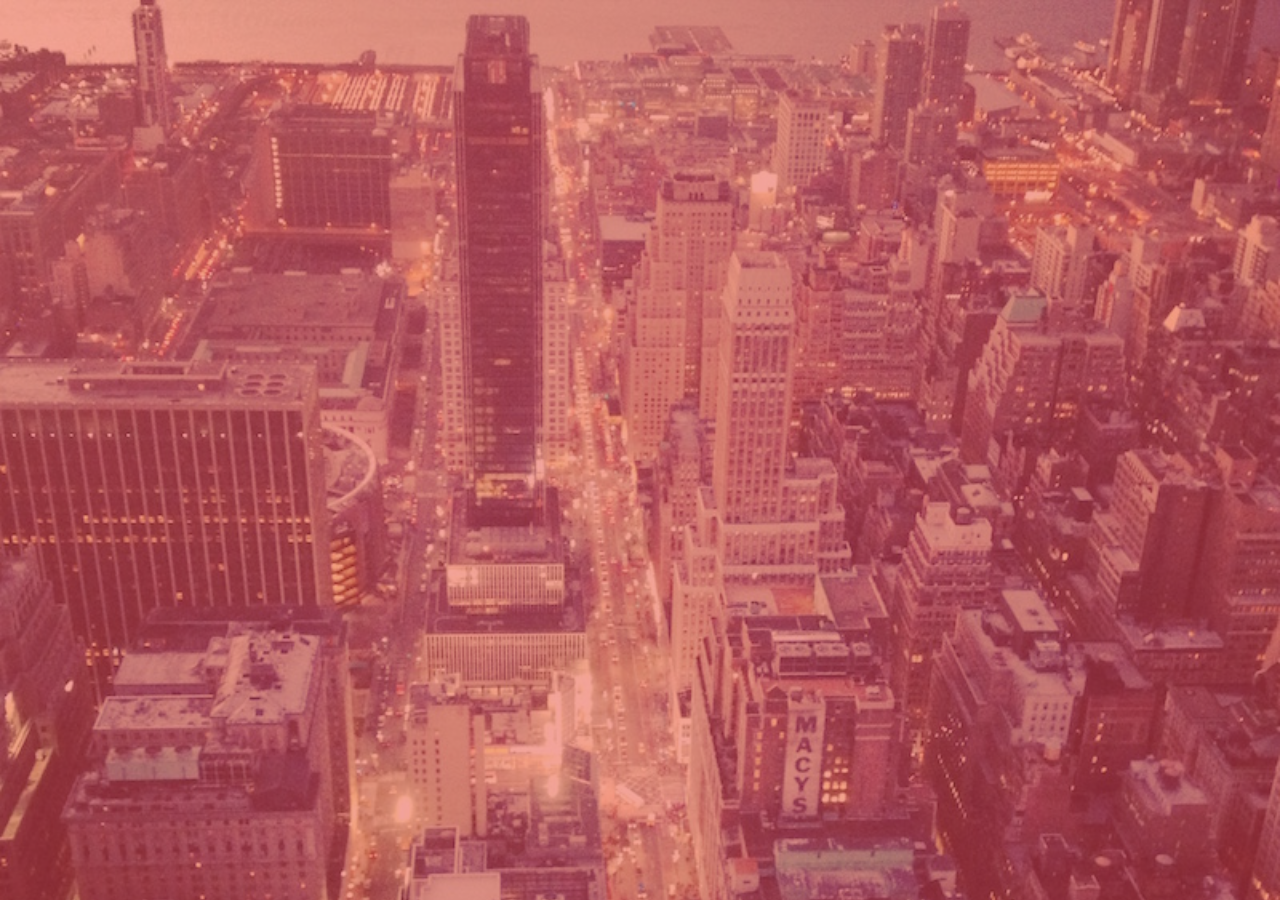
==== commit ea621634: "new version" ====
--- a/index.html
+++ b/index.html
@@ -7095,6 +7095,941 @@
 @demo demo/index.html
 -->
 
+<script>function MakePromise (asap) {
+  function Promise(fn) {
+		if (typeof this !== 'object' || typeof fn !== 'function') throw new TypeError();
+		this._state = null;
+		this._value = null;
+		this._deferreds = []
+
+		doResolve(fn, resolve.bind(this), reject.bind(this));
+	}
+
+	function handle(deferred) {
+		var me = this;
+		if (this._state === null) {
+			this._deferreds.push(deferred);
+			return
+		}
+		asap(function() {
+			var cb = me._state ? deferred.onFulfilled : deferred.onRejected
+			if (typeof cb !== 'function') {
+				(me._state ? deferred.resolve : deferred.reject)(me._value);
+				return;
+			}
+			var ret;
+			try {
+				ret = cb(me._value);
+			}
+			catch (e) {
+				deferred.reject(e);
+				return;
+			}
+			deferred.resolve(ret);
+		})
+	}
+
+	function resolve(newValue) {
+		try { //Promise Resolution Procedure: https://github.com/promises-aplus/promises-spec#the-promise-resolution-procedure
+			if (newValue === this) throw new TypeError();
+			if (newValue && (typeof newValue === 'object' || typeof newValue === 'function')) {
+				var then = newValue.then;
+				if (typeof then === 'function') {
+					doResolve(then.bind(newValue), resolve.bind(this), reject.bind(this));
+					return;
+				}
+			}
+			this._state = true;
+			this._value = newValue;
+			finale.call(this);
+		} catch (e) { reject.call(this, e); }
+	}
+
+	function reject(newValue) {
+		this._state = false;
+		this._value = newValue;
+		finale.call(this);
+	}
+
+	function finale() {
+		for (var i = 0, len = this._deferreds.length; i < len; i++) {
+			handle.call(this, this._deferreds[i]);
+		}
+		this._deferreds = null;
+	}
+
+	/**
+	 * Take a potentially misbehaving resolver function and make sure
+	 * onFulfilled and onRejected are only called once.
+	 *
+	 * Makes no guarantees about asynchrony.
+	 */
+	function doResolve(fn, onFulfilled, onRejected) {
+		var done = false;
+		try {
+			fn(function (value) {
+				if (done) return;
+				done = true;
+				onFulfilled(value);
+			}, function (reason) {
+				if (done) return;
+				done = true;
+				onRejected(reason);
+			})
+		} catch (ex) {
+			if (done) return;
+			done = true;
+			onRejected(ex);
+		}
+	}
+
+	Promise.prototype['catch'] = function (onRejected) {
+		return this.then(null, onRejected);
+	};
+
+	Promise.prototype.then = function(onFulfilled, onRejected) {
+		var me = this;
+		return new Promise(function(resolve, reject) {
+      handle.call(me, {
+        onFulfilled: onFulfilled,
+        onRejected: onRejected,
+        resolve: resolve,
+        reject: reject
+      });
+		})
+	};
+
+	Promise.resolve = function (value) {
+		if (value && typeof value === 'object' && value.constructor === Promise) {
+			return value;
+		}
+
+		return new Promise(function (resolve) {
+			resolve(value);
+		});
+	};
+
+	Promise.reject = function (value) {
+		return new Promise(function (resolve, reject) {
+			reject(value);
+		});
+	};
+
+	
+  return Promise;
+}
+
+if (typeof module !== 'undefined') {
+  module.exports = MakePromise;
+}
+
+</script>
+<script>
+if (!window.Promise) {
+  window.Promise = MakePromise(Polymer.Base.async);
+}
+</script>
+<!--
+iron-request can be used to perform XMLHttpRequests.
+
+    <iron-request id="xhr"></iron-request>
+    ...
+    this.$.xhr.send({url: url, params: params});
+-->
+<script>
+  'use strict'
+
+  Polymer({
+    is: 'iron-request',
+
+    properties: {
+
+      /**
+       * A reference to the XMLHttpRequest instance used to generate the
+       * network request.
+       *
+       * @attribute xhr
+       * @type XMLHttpRequest
+       * @default `new XMLHttpRequest`
+       */
+      xhr: {
+        type: Object,
+        notify: true,
+        readOnly: true,
+        value: function() {
+          return new XMLHttpRequest();
+        }
+      },
+
+      /**
+       * A reference to the parsed response body, if the `xhr` has completely
+       * resolved.
+       *
+       * @attribute response
+       * @type {*}
+       * @default null
+       */
+      response: {
+        type: Object,
+        notify: true,
+        readOnly: true,
+        value: function() {
+         return null;
+        }
+      },
+
+      /**
+       * A reference to the status code, if the `xhr` has completely resolved.
+       *
+       * @attribute status
+       * @default 0
+       */
+      status: {
+        type: Number,
+        notify: true,
+        readOnly: true,
+        value: 0
+      },
+
+      /**
+       * A reference to the status text, if the `xhr` has completely resolved.
+       *
+       * @attribute statusText
+       * @default ""
+       */
+      statusText: {
+        type: String,
+        notify: true,
+        readOnly: true,
+        value: ''
+      },
+
+      /**
+       * A promise that resolves when the `xhr` response comes back, or rejects
+       * if there is an error before the `xhr` completes.
+       *
+       * @attribute completes
+       * @type Promise
+       * @default `new Promise`
+       */
+      completes: {
+        type: Object,
+        readOnly: true,
+        notify: true,
+        value: function() {
+          return new Promise(function (resolve, reject) {
+            this.resolveCompletes = resolve;
+            this.rejectCompletes = reject;
+          }.bind(this));
+        }
+      },
+
+      /**
+       * An object that contains progress information emitted by the XHR if
+       * available.
+       *
+       * @attribute progress
+       * @type Object
+       * @default {}
+       */
+      progress: {
+        type: Object,
+        notify: true,
+        readOnly: true,
+        value: function() {
+          return {};
+        }
+      },
+
+      /**
+       * Aborted will be true if an abort of the request is attempted.
+       *
+       * @attribute aborted
+       * @type boolean
+       * @default false
+       */
+      aborted: {
+        type: Boolean,
+        notify: true,
+        readOnly: true,
+        value: false,
+      }
+    },
+
+    /**
+     * Succeeded is true if the request succeeded. The request succeeded if the
+     * status code is greater-than-or-equal-to 200, and less-than 300. Also,
+     * the status code 0 is accepted as a success even though the outcome may
+     * be ambiguous.
+     *
+     * @return {boolean}
+     */
+    get succeeded() {
+      var status = this.xhr.status || 0;
+
+      // Note: if we are using the file:// protocol, the status code will be 0
+      // for all outcomes (successful or otherwise).
+      return status === 0 ||
+        (status >= 200 && status < 300);
+    },
+
+    /**
+     * Sends an HTTP request to the server and returns the XHR object.
+     *
+     * @param {{
+     *   url: string,
+     *   method: (string|undefined),
+     *   async: (boolean|undefined),
+     *   body: (ArrayBuffer|ArrayBufferView|Blob|Document|FormData|null|string|undefined|Object),
+     *   headers: (Object|undefined),
+     *   handleAs: (string|undefined),
+     *   withCredentials: (boolean|undefined)}} options -
+     *     url The url to which the request is sent.
+     *     method The HTTP method to use, default is GET.
+     *     async By default, all requests are sent asynchronously. To send synchronous requests,
+     *         set to true.
+     *     body The content for the request body for POST method.
+     *     headers HTTP request headers.
+     *     handleAs The response type. Default is 'text'.
+     *     withCredentials Whether or not to send credentials on the request. Default is false.
+     * @return {Promise}
+     */
+    send: function (options) {
+      var xhr = this.xhr;
+
+      if (xhr.readyState > 0) {
+        return null;
+      }
+
+      xhr.addEventListener('readystatechange', function () {
+        if (xhr.readyState === 4 && !this.aborted) {
+          this._updateStatus();
+
+          if (!this.succeeded) {
+            this.rejectCompletes(new Error('The request failed with status code: ' + this.xhr.status));
+            return;
+          }
+
+          this._setResponse(this.parseResponse());
+          this.resolveCompletes(this);
+        }
+      }.bind(this));
+
+      xhr.addEventListener('progress', function (progress) {
+        this._setProgress({
+          lengthComputable: progress.lengthComputable,
+          loaded: progress.loaded,
+          total: progress.total
+        });
+      }.bind(this))
+
+      xhr.addEventListener('error', function (error) {
+        this._updateStatus();
+        this.rejectCompletes(error);
+      }.bind(this));
+
+      xhr.addEventListener('abort', function () {
+        this._updateStatus();
+        this.rejectCompletes(new Error('Request aborted.'));
+      }.bind(this));
+
+      xhr.open(
+        options.method || 'GET',
+        options.url,
+        options.async !== false
+      );
+
+      if (options.headers) {
+        Object.keys(options.headers).forEach(function (requestHeader) {
+          xhr.setRequestHeader(
+            requestHeader,
+            options.headers[requestHeader]
+          );
+        }, this);
+      }
+
+      var contentType;
+      if (options.headers) {
+        contentType = options.headers['Content-Type'];
+      }
+      var body = this._encodeBodyObject(options.body, contentType);
+
+      // In IE, `xhr.responseType` is an empty string when the response
+      // returns. Hence, caching it as `xhr._responseType`.
+      xhr.responseType = xhr._responseType = (options.handleAs || 'text');
+      xhr.withCredentials = !!options.withCredentials;
+
+
+
+      xhr.send(
+        /** @type {ArrayBuffer|ArrayBufferView|Blob|Document|FormData|
+                   null|string|undefined} */
+        (body));
+
+      return this.completes;
+    },
+
+    /**
+     * Attempts to parse the response body of the XHR. If parsing succeeds,
+     * the value returned will be deserialized based on the `responseType`
+     * set on the XHR.
+     *
+     * @return {*} The parsed response,
+     * or undefined if there was an empty response or parsing failed.
+     */
+    parseResponse: function () {
+      var xhr = this.xhr;
+      var responseType = this.xhr.responseType ||
+        this.xhr._responseType;
+      // If we don't have a natural `xhr.responseType`, we prefer parsing
+      // `xhr.responseText` over returning `xhr.response`..
+      var preferResponseText = !this.xhr.responseType;
+
+      try {
+        switch (responseType) {
+          case 'json':
+            // If xhr.response is undefined, responseType `json` may
+            // not be supported.
+            if (preferResponseText || xhr.response === undefined) {
+              // If accessing `xhr.responseText` throws, responseType `json`
+              // is supported and the result is rightly `undefined`.
+              try {
+                /** @suppress {suspiciousCode} */ xhr.responseText;
+              } catch (e) {
+                return xhr.response;
+              }
+
+              // Otherwise, attempt to parse `xhr.responseText` as JSON.
+              if (xhr.responseText) {
+                return JSON.parse(xhr.responseText);
+              }
+            }
+
+            return xhr.response;
+          case 'xml':
+            return xhr.responseXML;
+          case 'blob':
+          case 'document':
+          case 'arraybuffer':
+            return xhr.response;
+          case 'text':
+          default:
+            return xhr.responseText;
+        }
+      } catch (e) {
+        this.rejectCompletes(new Error('Could not parse response. ' + e.message));
+      }
+    },
+
+    /**
+     * Aborts the request.
+     */
+    abort: function () {
+      this._setAborted(true);
+      this.xhr.abort();
+    },
+
+    /**
+     * @param {*} body The given body of the request to try and encode.
+     * @param {?string} contentType The given content type, to infer an encoding
+     *     from.
+     * @return {*} Either the encoded body as a string, if successful,
+     *     or the unaltered body object if no encoding could be inferred.
+     */
+    _encodeBodyObject: function(body, contentType) {
+      if (typeof body == 'string') {
+        return body;  // Already encoded.
+      }
+      var bodyObj = /** @type {Object} */ (body);
+      switch(contentType) {
+        case('application/json'):
+          return JSON.stringify(bodyObj);
+        case('application/x-www-form-urlencoded'):
+          return this._wwwFormUrlEncode(bodyObj);
+      }
+      return body;
+    },
+
+    /**
+     * @param {Object} object The object to encode as x-www-form-urlencoded.
+     * @return {string} .
+     */
+    _wwwFormUrlEncode: function(object) {
+      if (!object) {
+        return '';
+      }
+      var pieces = [];
+      Object.keys(object).forEach(function(key) {
+        // TODO(rictic): handle array values here, in a consistent way with
+        //   iron-ajax params.
+        pieces.push(
+            this._wwwFormUrlEncodePiece(key) + '=' +
+            this._wwwFormUrlEncodePiece(object[key]));
+      }, this);
+      return pieces.join('&');
+    },
+
+    /**
+     * @param {*} str A key or value to encode as x-www-form-urlencoded.
+     * @return {string} .
+     */
+    _wwwFormUrlEncodePiece: function(str) {
+      // Spec says to normalize newlines to \r\n and replace %20 spaces with +.
+      // jQuery does this as well, so this is likely to be widely compatible.
+      return encodeURIComponent(str.toString().replace(/\r?\n/g, '\r\n'))
+          .replace(/%20/g, '+');
+    },
+
+    /**
+     * Updates the status code and status text.
+     */
+    _updateStatus: function() {
+      this._setStatus(this.xhr.status);
+      this._setStatusText((this.xhr.statusText === undefined) ? '' : this.xhr.statusText);
+    }
+  });
+</script>
+
+<!--
+The `iron-ajax` element exposes network request functionality.
+
+    <iron-ajax
+        auto
+        url="http://gdata.youtube.com/feeds/api/videos/"
+        params='{"alt":"json", "q":"chrome"}'
+        handle-as="json"
+        on-response="handleResponse"
+        debounce-duration="300"></iron-ajax>
+
+With `auto` set to `true`, the element performs a request whenever
+its `url`, `params` or `body` properties are changed. Automatically generated
+requests will be debounced in the case that multiple attributes are changed
+sequentially.
+
+Note: The `params` attribute must be double quoted JSON.
+
+You can trigger a request explicitly by calling `generateRequest` on the
+element.
+
+@demo demo/index.html
+@hero hero.svg
+-->
+
+<script>
+  'use strict';
+
+  Polymer({
+
+    is: 'iron-ajax',
+
+    /**
+     * Fired when a request is sent.
+     *
+     * @event request
+     */
+
+    /**
+     * Fired when a response is received.
+     *
+     * @event response
+     */
+
+    /**
+     * Fired when an error is received.
+     *
+     * @event error
+     */
+
+    properties: {
+      /**
+       * The URL target of the request.
+       */
+      url: {
+        type: String,
+        value: ''
+      },
+
+      /**
+       * An object that contains query parameters to be appended to the
+       * specified `url` when generating a request. If you wish to set the body
+       * content when making a POST request, you should use the `body` property
+       * instead.
+       */
+      params: {
+        type: Object,
+        value: function() {
+          return {};
+        }
+      },
+
+      /**
+       * The HTTP method to use such as 'GET', 'POST', 'PUT', or 'DELETE'.
+       * Default is 'GET'.
+       */
+      method: {
+        type: String,
+        value: 'GET'
+      },
+
+      /**
+       * HTTP request headers to send.
+       *
+       * Example:
+       *
+       *     <iron-ajax
+       *         auto
+       *         url="http://somesite.com"
+       *         headers='{"X-Requested-With": "XMLHttpRequest"}'
+       *         handle-as="json"></iron-ajax>
+       *
+       * Note: setting a `Content-Type` header here will override the value
+       * specified by the `contentType` property of this element.
+       */
+      headers: {
+        type: Object,
+        value: function() {
+          return {};
+        }
+      },
+
+      /**
+       * Content type to use when sending data. If the `contentType` property
+       * is set and a `Content-Type` header is specified in the `headers`
+       * property, the `headers` property value will take precedence.
+       */
+      contentType: {
+        type: String,
+        value: null
+      },
+
+      /**
+       * Body content to send with the request, typically used with "POST"
+       * requests.
+       *
+       * If body is a string it will be sent unmodified.
+       *
+       * If Content-Type is set to a value listed below, then
+       * the body will be encoded accordingly.
+       *
+       *    * `content-type="application/json"`
+       *      * body is encoded like `{"foo":"bar baz","x":1}`
+       *    * `content-type="application/x-www-form-urlencoded"`
+       *      * body is encoded like `foo=bar+baz&x=1`
+       *
+       * Otherwise the body will be passed to the browser unmodified, and it
+       * will handle any encoding (e.g. for FormData, Blob, ArrayBuffer).
+       *
+       * @type (ArrayBuffer|ArrayBufferView|Blob|Document|FormData|null|string|undefined|Object)
+       */
+      body: {
+        type: Object,
+        value: null
+      },
+
+      /**
+       * Toggle whether XHR is synchronous or asynchronous. Don't change this
+       * to true unless You Know What You Are Doing™.
+       */
+      sync: {
+        type: Boolean,
+        value: false
+      },
+
+      /**
+       * Specifies what data to store in the `response` property, and
+       * to deliver as `event.detail.response` in `response` events.
+       *
+       * One of:
+       *
+       *    `text`: uses `XHR.responseText`.
+       *
+       *    `xml`: uses `XHR.responseXML`.
+       *
+       *    `json`: uses `XHR.responseText` parsed as JSON.
+       *
+       *    `arraybuffer`: uses `XHR.response`.
+       *
+       *    `blob`: uses `XHR.response`.
+       *
+       *    `document`: uses `XHR.response`.
+       */
+      handleAs: {
+        type: String,
+        value: 'json'
+      },
+
+      /**
+       * Set the withCredentials flag on the request.
+       */
+      withCredentials: {
+        type: Boolean,
+        value: false
+      },
+
+      /**
+       * If true, automatically performs an Ajax request when either `url` or
+       * `params` changes.
+       */
+      auto: {
+        type: Boolean,
+        value: false
+      },
+
+      /**
+       * If true, error messages will automatically be logged to the console.
+       */
+      verbose: {
+        type: Boolean,
+        value: false
+      },
+
+      /**
+       * Will be set to true if there is at least one in-flight request
+       * associated with this iron-ajax element.
+       */
+      loading: {
+        type: Boolean,
+        notify: true,
+        readOnly: true
+      },
+
+      /**
+       * Will be set to the most recent request made by this iron-ajax element.
+       */
+      lastRequest: {
+        type: Object,
+        notify: true,
+        readOnly: true
+      },
+
+      /**
+       * Will be set to the most recent response received by a request
+       * that originated from this iron-ajax element. The type of the response
+       * is determined by the value of `handleAs` at the time that the request
+       * was generated.
+       */
+      lastResponse: {
+        type: Object,
+        notify: true,
+        readOnly: true
+      },
+
+      /**
+       * Will be set to the most recent error that resulted from a request
+       * that originated from this iron-ajax element.
+       */
+      lastError: {
+        type: Object,
+        notify: true,
+        readOnly: true
+      },
+
+      /**
+       * An Array of all in-flight requests originating from this iron-ajax
+       * element.
+       */
+      activeRequests: {
+        type: Array,
+        notify: true,
+        readOnly: true,
+        value: function() {
+          return [];
+        }
+      },
+
+      /**
+       * Length of time in milliseconds to debounce multiple requests.
+       */
+      debounceDuration: {
+        type: Number,
+        value: 0,
+        notify: true
+      },
+
+      _boundHandleResponse: {
+        type: Function,
+        value: function() {
+          return this._handleResponse.bind(this);
+        }
+      }
+    },
+
+    observers: [
+      '_requestOptionsChanged(url, method, params, headers,' +
+        'contentType, body, sync, handleAs, withCredentials, auto)'
+    ],
+
+    /**
+     * The query string that should be appended to the `url`, serialized from
+     * the current value of `params`.
+     *
+     * @return {string}
+     */
+    get queryString () {
+      var queryParts = [];
+      var param;
+      var value;
+
+      for (param in this.params) {
+        value = this.params[param];
+        param = window.encodeURIComponent(param);
+
+        if (value !== null) {
+          param += '=' + window.encodeURIComponent(value);
+        }
+
+        queryParts.push(param);
+      }
+
+      return queryParts.join('&');
+    },
+
+    /**
+     * The `url` with query string (if `params` are specified), suitable for
+     * providing to an `iron-request` instance.
+     *
+     * @return {string}
+     */
+    get requestUrl() {
+      var queryString = this.queryString;
+
+      if (queryString) {
+        return this.url + '?' + queryString;
+      }
+
+      return this.url;
+    },
+
+    /**
+     * An object that maps header names to header values, first applying the
+     * the value of `Content-Type` and then overlaying the headers specified
+     * in the `headers` property.
+     *
+     * @return {Object}
+     */
+    get requestHeaders() {
+      var headers = {};
+      var contentType = this.contentType;
+      if (contentType == null && (typeof this.body === 'string')) {
+        contentType = 'application/x-www-form-urlencoded';
+      }
+      if (contentType) {
+        headers['Content-Type'] = contentType;
+      }
+      var header;
+
+      if (this.headers instanceof Object) {
+        for (header in this.headers) {
+          headers[header] = this.headers[header].toString();
+        }
+      }
+
+      return headers;
+    },
+
+    /**
+     * Request options suitable for generating an `iron-request` instance based
+     * on the current state of the `iron-ajax` instance's properties.
+     *
+     * @return {{
+     *   url: string,
+     *   method: (string|undefined),
+     *   async: (boolean|undefined),
+     *   body: (ArrayBuffer|ArrayBufferView|Blob|Document|FormData|null|string|undefined|Object),
+     *   headers: (Object|undefined),
+     *   handleAs: (string|undefined),
+     *   withCredentials: (boolean|undefined)}}
+     */
+    toRequestOptions: function() {
+      return {
+        url: this.requestUrl,
+        method: this.method,
+        headers: this.requestHeaders,
+        body: this.body,
+        async: !this.sync,
+        handleAs: this.handleAs,
+        withCredentials: this.withCredentials
+      };
+    },
+
+    /**
+     * Performs an AJAX request to the specified URL.
+     *
+     * @return {!IronRequestElement}
+     */
+    generateRequest: function() {
+      var request = /** @type {!IronRequestElement} */ (document.createElement('iron-request'));
+      var requestOptions = this.toRequestOptions();
+
+      this.activeRequests.push(request);
+
+      request.completes.then(
+        this._boundHandleResponse
+      ).catch(
+        this._handleError.bind(this, request)
+      ).then(
+        this._discardRequest.bind(this, request)
+      );
+
+      request.send(requestOptions);
+
+      this._setLastRequest(request);
+      this._setLoading(true);
+
+      this.fire('request', {
+        request: request,
+        options: requestOptions
+      });
+
+      return request;
+    },
+
+    _handleResponse: function(request) {
+      this._setLastResponse(request.response);
+      this.fire('response', request);
+    },
+
+    _handleError: function(request, error) {
+      if (this.verbose) {
+        console.error(error);
+      }
+
+      this._setLastError({
+        request: request,
+        error: error
+      });
+      this.fire('error', {
+        request: request,
+        error: error
+      });
+    },
+
+    _discardRequest: function(request) {
+      var requestIndex = this.activeRequests.indexOf(request);
+
+      if (requestIndex > -1) {
+        this.activeRequests.splice(requestIndex, 1);
+      }
+
+      if (this.activeRequests.length === 0) {
+        this._setLoading(false);
+      }
+    },
+
+    _requestOptionsChanged: function() {
+      this.debounce('generate-request', function() {
+        if (!this.url && this.url !== '') {
+          return;
+        }
+
+        if (this.auto) {
+          this.generateRequest();
+        }
+      }, this.debounceDuration);
+    },
+
+  });
+</script>
 <style is="custom-style">
     @import url("https://fonts.googleapis.com/css?family=Open+Sans:300,400,600,700");
 
@@ -7106,17 +8041,22 @@
         color: #FFF;
     }
 
-    #wrapper {
+    background-preloader {
         position: absolute;
         width: 100%;
         height: 100%;
-        background-image: url("/static/images/nyc.jpg");
         background-size: cover;
         background-repeat: no-repeat;
         background-position: top center;
+        -webkit-transition: background-image 200ms linear;
+       -moz-transition: background-image 200ms linear;
+       -o-transition: background-image 200ms linear;
+       -ms-transition: background-image 200ms linear;
+       transition: background-image 200ms linear;
+        /*background-image: url("/static/images/nyc-low.jpg");*/
     }
 
-    #wrapper .overlay{
+    background-preloader .overlay{
         position: absolute;
         width: 100%;
         height: 100%;
@@ -7127,7 +8067,7 @@
         /*background: rgba(247, 191, 50, 0.5);*/
     }
 
-    #wrapper .content {
+    background-preloader .content {
         position: relative;
         z-index: 1000;
         margin: -60px auto 0;
@@ -7411,9 +8351,42 @@
     </script>
 
 </dom-module>
+<dom-module id="background-preloader" assetpath="components/preloader/">
+
+    <template>
+        <iron-ajax auto="" url="{{highQuality}}" on-response="handleResponse"></iron-ajax>
+        <content></content>
+    </template>
+
+    <script>
+    Polymer({
+
+        is: 'background-preloader',
+
+        properties: {
+            lowQuality: String,
+            highQuality: String
+        },
+
+        ready: function () {
+            this.updateBackgroundImage('lowQuality');
+        },
+
+        handleResponse: function () {
+            this.updateBackgroundImage('highQuality');
+        },
+
+        updateBackgroundImage: function (key) {
+            this.style.backgroundImage = 'url(' + this[key] + ')';
+        }
+
+    });
+    </script>
+
+</dom-module>
 </div>
 
-    <div id="wrapper">
+    <background-preloader low-quality="/static/images/nyc-low.jpg" high-quality="/static/images/nyc.jpg">
 
         <div class="overlay"></div>
 
@@ -7422,7 +8395,7 @@
             <me-social></me-social>
         </div>
 
-    </div>
+    </background-preloader>
 
     <script>
         (function(i,s,o,g,r,a,m){i['GoogleAnalyticsObject']=r;i[r]=i[r]||function(){
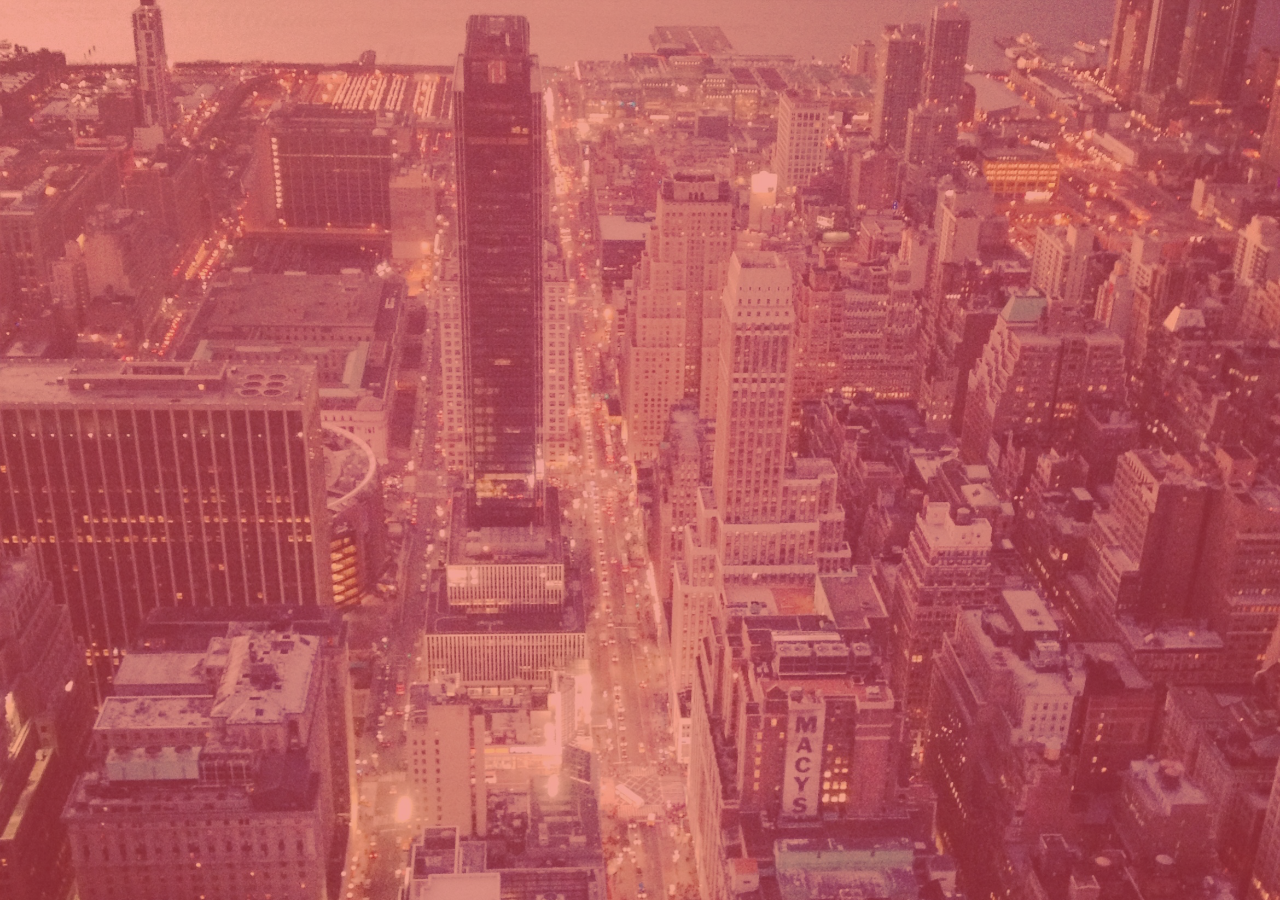
==== commit 6d536851: "new" ====
--- a/index.html
+++ b/index.html
@@ -1,10 +1,4 @@
-<!DOCTYPE html><html><head><meta charset="UTF-8">
-
-    <title>Maxi Gimenez | Senior Front-end Engineer</title>
-
-    <link rel="stylesheet" href="https://maxcdn.bootstrapcdn.com/font-awesome/4.4.0/css/font-awesome.min.css">
-
-    <script>/**
+<!DOCTYPE html><html><head><meta charset="UTF-8"><title>Maxi Gimenez | Senior Front-end Engineer</title><link rel="stylesheet" href="https://maxcdn.bootstrapcdn.com/font-awesome/4.4.0/css/font-awesome.min.css"><script>/**
  * @license
  * Copyright (c) 2014 The Polymer Project Authors. All rights reserved.
  * This code may only be used under the BSD style license found at http://polymer.github.io/LICENSE.txt
@@ -15,9 +9,7 @@
  */
 // @version 0.7.12
 window.WebComponents=window.WebComponents||{},function(e){var t=e.flags||{},n="webcomponents-lite.js",r=document.querySelector('script[src*="'+n+'"]');if(!t.noOpts){if(location.search.slice(1).split("&").forEach(function(e){var n,r=e.split("=");r[0]&&(n=r[0].match(/wc-(.+)/))&&(t[n[1]]=r[1]||!0)}),r)for(var o,i=0;o=r.attributes[i];i++)"src"!==o.name&&(t[o.name]=o.value||!0);if(t.log){var a=t.log.split(",");t.log={},a.forEach(function(e){t.log[e]=!0})}else t.log={}}t.shadow=t.shadow||t.shadowdom||t.polyfill,t.shadow="native"===t.shadow?!1:t.shadow||!HTMLElement.prototype.createShadowRoot,t.register&&(window.CustomElements=window.CustomElements||{flags:{}},window.CustomElements.flags.register=t.register),e.flags=t}(window.WebComponents),function(e){"use strict";function t(e){return void 0!==h[e]}function n(){s.call(this),this._isInvalid=!0}function r(e){return""==e&&n.call(this),e.toLowerCase()}function o(e){var t=e.charCodeAt(0);return t>32&&127>t&&-1==[34,35,60,62,63,96].indexOf(t)?e:encodeURIComponent(e)}function i(e){var t=e.charCodeAt(0);return t>32&&127>t&&-1==[34,35,60,62,96].indexOf(t)?e:encodeURIComponent(e)}function a(e,a,s){function c(e){g.push(e)}var d=a||"scheme start",u=0,l="",_=!1,w=!1,g=[];e:for(;(e[u-1]!=f||0==u)&&!this._isInvalid;){var b=e[u];switch(d){case"scheme start":if(!b||!m.test(b)){if(a){c("Invalid scheme.");break e}l="",d="no scheme";continue}l+=b.toLowerCase(),d="scheme";break;case"scheme":if(b&&v.test(b))l+=b.toLowerCase();else{if(":"!=b){if(a){if(f==b)break e;c("Code point not allowed in scheme: "+b);break e}l="",u=0,d="no scheme";continue}if(this._scheme=l,l="",a)break e;t(this._scheme)&&(this._isRelative=!0),d="file"==this._scheme?"relative":this._isRelative&&s&&s._scheme==this._scheme?"relative or authority":this._isRelative?"authority first slash":"scheme data"}break;case"scheme data":"?"==b?(this._query="?",d="query"):"#"==b?(this._fragment="#",d="fragment"):f!=b&&"	"!=b&&"\n"!=b&&"\r"!=b&&(this._schemeData+=o(b));break;case"no scheme":if(s&&t(s._scheme)){d="relative";continue}c("Missing scheme."),n.call(this);break;case"relative or authority":if("/"!=b||"/"!=e[u+1]){c("Expected /, got: "+b),d="relative";continue}d="authority ignore slashes";break;case"relative":if(this._isRelative=!0,"file"!=this._scheme&&(this._scheme=s._scheme),f==b){this._host=s._host,this._port=s._port,this._path=s._path.slice(),this._query=s._query,this._username=s._username,this._password=s._password;break e}if("/"==b||"\\"==b)"\\"==b&&c("\\ is an invalid code point."),d="relative slash";else if("?"==b)this._host=s._host,this._port=s._port,this._path=s._path.slice(),this._query="?",this._username=s._username,this._password=s._password,d="query";else{if("#"!=b){var y=e[u+1],E=e[u+2];("file"!=this._scheme||!m.test(b)||":"!=y&&"|"!=y||f!=E&&"/"!=E&&"\\"!=E&&"?"!=E&&"#"!=E)&&(this._host=s._host,this._port=s._port,this._username=s._username,this._password=s._password,this._path=s._path.slice(),this._path.pop()),d="relative path";continue}this._host=s._host,this._port=s._port,this._path=s._path.slice(),this._query=s._query,this._fragment="#",this._username=s._username,this._password=s._password,d="fragment"}break;case"relative slash":if("/"!=b&&"\\"!=b){"file"!=this._scheme&&(this._host=s._host,this._port=s._port,this._username=s._username,this._password=s._password),d="relative path";continue}"\\"==b&&c("\\ is an invalid code point."),d="file"==this._scheme?"file host":"authority ignore slashes";break;case"authority first slash":if("/"!=b){c("Expected '/', got: "+b),d="authority ignore slashes";continue}d="authority second slash";break;case"authority second slash":if(d="authority ignore slashes","/"!=b){c("Expected '/', got: "+b);continue}break;case"authority ignore slashes":if("/"!=b&&"\\"!=b){d="authority";continue}c("Expected authority, got: "+b);break;case"authority":if("@"==b){_&&(c("@ already seen."),l+="%40"),_=!0;for(var L=0;L<l.length;L++){var M=l[L];if("	"!=M&&"\n"!=M&&"\r"!=M)if(":"!=M||null!==this._password){var T=o(M);null!==this._password?this._password+=T:this._username+=T}else this._password="";else c("Invalid whitespace in authority.")}l=""}else{if(f==b||"/"==b||"\\"==b||"?"==b||"#"==b){u-=l.length,l="",d="host";continue}l+=b}break;case"file host":if(f==b||"/"==b||"\\"==b||"?"==b||"#"==b){2!=l.length||!m.test(l[0])||":"!=l[1]&&"|"!=l[1]?0==l.length?d="relative path start":(this._host=r.call(this,l),l="",d="relative path start"):d="relative path";continue}"	"==b||"\n"==b||"\r"==b?c("Invalid whitespace in file host."):l+=b;break;case"host":case"hostname":if(":"!=b||w){if(f==b||"/"==b||"\\"==b||"?"==b||"#"==b){if(this._host=r.call(this,l),l="",d="relative path start",a)break e;continue}"	"!=b&&"\n"!=b&&"\r"!=b?("["==b?w=!0:"]"==b&&(w=!1),l+=b):c("Invalid code point in host/hostname: "+b)}else if(this._host=r.call(this,l),l="",d="port","hostname"==a)break e;break;case"port":if(/[0-9]/.test(b))l+=b;else{if(f==b||"/"==b||"\\"==b||"?"==b||"#"==b||a){if(""!=l){var N=parseInt(l,10);N!=h[this._scheme]&&(this._port=N+""),l=""}if(a)break e;d="relative path start";continue}"	"==b||"\n"==b||"\r"==b?c("Invalid code point in port: "+b):n.call(this)}break;case"relative path start":if("\\"==b&&c("'\\' not allowed in path."),d="relative path","/"!=b&&"\\"!=b)continue;break;case"relative path":if(f!=b&&"/"!=b&&"\\"!=b&&(a||"?"!=b&&"#"!=b))"	"!=b&&"\n"!=b&&"\r"!=b&&(l+=o(b));else{"\\"==b&&c("\\ not allowed in relative path.");var O;(O=p[l.toLowerCase()])&&(l=O),".."==l?(this._path.pop(),"/"!=b&&"\\"!=b&&this._path.push("")):"."==l&&"/"!=b&&"\\"!=b?this._path.push(""):"."!=l&&("file"==this._scheme&&0==this._path.length&&2==l.length&&m.test(l[0])&&"|"==l[1]&&(l=l[0]+":"),this._path.push(l)),l="","?"==b?(this._query="?",d="query"):"#"==b&&(this._fragment="#",d="fragment")}break;case"query":a||"#"!=b?f!=b&&"	"!=b&&"\n"!=b&&"\r"!=b&&(this._query+=i(b)):(this._fragment="#",d="fragment");break;case"fragment":f!=b&&"	"!=b&&"\n"!=b&&"\r"!=b&&(this._fragment+=b)}u++}}function s(){this._scheme="",this._schemeData="",this._username="",this._password=null,this._host="",this._port="",this._path=[],this._query="",this._fragment="",this._isInvalid=!1,this._isRelative=!1}function c(e,t){void 0===t||t instanceof c||(t=new c(String(t))),this._url=e,s.call(this);var n=e.replace(/^[ \t\r\n\f]+|[ \t\r\n\f]+$/g,"");a.call(this,n,null,t)}var d=!1;if(!e.forceJURL)try{var u=new URL("b","http://a");u.pathname="c%20d",d="http://a/c%20d"===u.href}catch(l){}if(!d){var h=Object.create(null);h.ftp=21,h.file=0,h.gopher=70,h.http=80,h.https=443,h.ws=80,h.wss=443;var p=Object.create(null);p["%2e"]=".",p[".%2e"]="..",p["%2e."]="..",p["%2e%2e"]="..";var f=void 0,m=/[a-zA-Z]/,v=/[a-zA-Z0-9\+\-\.]/;c.prototype={toString:function(){return this.href},get href(){if(this._isInvalid)return this._url;var e="";return(""!=this._username||null!=this._password)&&(e=this._username+(null!=this._password?":"+this._password:"")+"@"),this.protocol+(this._isRelative?"//"+e+this.host:"")+this.pathname+this._query+this._fragment},set href(e){s.call(this),a.call(this,e)},get protocol(){return this._scheme+":"},set protocol(e){this._isInvalid||a.call(this,e+":","scheme start")},get host(){return this._isInvalid?"":this._port?this._host+":"+this._port:this._host},set host(e){!this._isInvalid&&this._isRelative&&a.call(this,e,"host")},get hostname(){return this._host},set hostname(e){!this._isInvalid&&this._isRelative&&a.call(this,e,"hostname")},get port(){return this._port},set port(e){!this._isInvalid&&this._isRelative&&a.call(this,e,"port")},get pathname(){return this._isInvalid?"":this._isRelative?"/"+this._path.join("/"):this._schemeData},set pathname(e){!this._isInvalid&&this._isRelative&&(this._path=[],a.call(this,e,"relative path start"))},get search(){return this._isInvalid||!this._query||"?"==this._query?"":this._query},set search(e){!this._isInvalid&&this._isRelative&&(this._query="?","?"==e[0]&&(e=e.slice(1)),a.call(this,e,"query"))},get hash(){return this._isInvalid||!this._fragment||"#"==this._fragment?"":this._fragment},set hash(e){this._isInvalid||(this._fragment="#","#"==e[0]&&(e=e.slice(1)),a.call(this,e,"fragment"))},get origin(){var e;if(this._isInvalid||!this._scheme)return"";switch(this._scheme){case"data":case"file":case"javascript":case"mailto":return"null"}return e=this.host,e?this._scheme+"://"+e:""}};var _=e.URL;_&&(c.createObjectURL=function(e){return _.createObjectURL.apply(_,arguments)},c.revokeObjectURL=function(e){_.revokeObjectURL(e)}),e.URL=c}}(this),"undefined"==typeof WeakMap&&!function(){var e=Object.defineProperty,t=Date.now()%1e9,n=function(){this.name="__st"+(1e9*Math.random()>>>0)+(t++ +"__")};n.prototype={set:function(t,n){var r=t[this.name];return r&&r[0]===t?r[1]=n:e(t,this.name,{value:[t,n],writable:!0}),this},get:function(e){var t;return(t=e[this.name])&&t[0]===e?t[1]:void 0},"delete":function(e){var t=e[this.name];return t&&t[0]===e?(t[0]=t[1]=void 0,!0):!1},has:function(e){var t=e[this.name];return t?t[0]===e:!1}},window.WeakMap=n}(),function(e){function t(e){b.push(e),g||(g=!0,m(r))}function n(e){return window.ShadowDOMPolyfill&&window.ShadowDOMPolyfill.wrapIfNeeded(e)||e}function r(){g=!1;var e=b;b=[],e.sort(function(e,t){return e.uid_-t.uid_});var t=!1;e.forEach(function(e){var n=e.takeRecords();o(e),n.length&&(e.callback_(n,e),t=!0)}),t&&r()}function o(e){e.nodes_.forEach(function(t){var n=v.get(t);n&&n.forEach(function(t){t.observer===e&&t.removeTransientObservers()})})}function i(e,t){for(var n=e;n;n=n.parentNode){var r=v.get(n);if(r)for(var o=0;o<r.length;o++){var i=r[o],a=i.options;if(n===e||a.subtree){var s=t(a);s&&i.enqueue(s)}}}}function a(e){this.callback_=e,this.nodes_=[],this.records_=[],this.uid_=++y}function s(e,t){this.type=e,this.target=t,this.addedNodes=[],this.removedNodes=[],this.previousSibling=null,this.nextSibling=null,this.attributeName=null,this.attributeNamespace=null,this.oldValue=null}function c(e){var t=new s(e.type,e.target);return t.addedNodes=e.addedNodes.slice(),t.removedNodes=e.removedNodes.slice(),t.previousSibling=e.previousSibling,t.nextSibling=e.nextSibling,t.attributeName=e.attributeName,t.attributeNamespace=e.attributeNamespace,t.oldValue=e.oldValue,t}function d(e,t){return E=new s(e,t)}function u(e){return L?L:(L=c(E),L.oldValue=e,L)}function l(){E=L=void 0}function h(e){return e===L||e===E}function p(e,t){return e===t?e:L&&h(e)?L:null}function f(e,t,n){this.observer=e,this.target=t,this.options=n,this.transientObservedNodes=[]}var m,v=new WeakMap;if(/Trident|Edge/.test(navigator.userAgent))m=setTimeout;else if(window.setImmediate)m=window.setImmediate;else{var _=[],w=String(Math.random());window.addEventListener("message",function(e){if(e.data===w){var t=_;_=[],t.forEach(function(e){e()})}}),m=function(e){_.push(e),window.postMessage(w,"*")}}var g=!1,b=[],y=0;a.prototype={observe:function(e,t){if(e=n(e),!t.childList&&!t.attributes&&!t.characterData||t.attributeOldValue&&!t.attributes||t.attributeFilter&&t.attributeFilter.length&&!t.attributes||t.characterDataOldValue&&!t.characterData)throw new SyntaxError;var r=v.get(e);r||v.set(e,r=[]);for(var o,i=0;i<r.length;i++)if(r[i].observer===this){o=r[i],o.removeListeners(),o.options=t;break}o||(o=new f(this,e,t),r.push(o),this.nodes_.push(e)),o.addListeners()},disconnect:function(){this.nodes_.forEach(function(e){for(var t=v.get(e),n=0;n<t.length;n++){var r=t[n];if(r.observer===this){r.removeListeners(),t.splice(n,1);break}}},this),this.records_=[]},takeRecords:function(){var e=this.records_;return this.records_=[],e}};var E,L;f.prototype={enqueue:function(e){var n=this.observer.records_,r=n.length;if(n.length>0){var o=n[r-1],i=p(o,e);if(i)return void(n[r-1]=i)}else t(this.observer);n[r]=e},addListeners:function(){this.addListeners_(this.target)},addListeners_:function(e){var t=this.options;t.attributes&&e.addEventListener("DOMAttrModified",this,!0),t.characterData&&e.addEventListener("DOMCharacterDataModified",this,!0),t.childList&&e.addEventListener("DOMNodeInserted",this,!0),(t.childList||t.subtree)&&e.addEventListener("DOMNodeRemoved",this,!0)},removeListeners:function(){this.removeListeners_(this.target)},removeListeners_:function(e){var t=this.options;t.attributes&&e.removeEventListener("DOMAttrModified",this,!0),t.characterData&&e.removeEventListener("DOMCharacterDataModified",this,!0),t.childList&&e.removeEventListener("DOMNodeInserted",this,!0),(t.childList||t.subtree)&&e.removeEventListener("DOMNodeRemoved",this,!0)},addTransientObserver:function(e){if(e!==this.target){this.addListeners_(e),this.transientObservedNodes.push(e);var t=v.get(e);t||v.set(e,t=[]),t.push(this)}},removeTransientObservers:function(){var e=this.transientObservedNodes;this.transientObservedNodes=[],e.forEach(function(e){this.removeListeners_(e);for(var t=v.get(e),n=0;n<t.length;n++)if(t[n]===this){t.splice(n,1);break}},this)},handleEvent:function(e){switch(e.stopImmediatePropagation(),e.type){case"DOMAttrModified":var t=e.attrName,n=e.relatedNode.namespaceURI,r=e.target,o=new d("attributes",r);o.attributeName=t,o.attributeNamespace=n;var a=e.attrChange===MutationEvent.ADDITION?null:e.prevValue;i(r,function(e){return!e.attributes||e.attributeFilter&&e.attributeFilter.length&&-1===e.attributeFilter.indexOf(t)&&-1===e.attributeFilter.indexOf(n)?void 0:e.attributeOldValue?u(a):o});break;case"DOMCharacterDataModified":var r=e.target,o=d("characterData",r),a=e.prevValue;i(r,function(e){return e.characterData?e.characterDataOldValue?u(a):o:void 0});break;case"DOMNodeRemoved":this.addTransientObserver(e.target);case"DOMNodeInserted":var s,c,h=e.target;"DOMNodeInserted"===e.type?(s=[h],c=[]):(s=[],c=[h]);var p=h.previousSibling,f=h.nextSibling,o=d("childList",e.target.parentNode);o.addedNodes=s,o.removedNodes=c,o.previousSibling=p,o.nextSibling=f,i(e.relatedNode,function(e){return e.childList?o:void 0})}l()}},e.JsMutationObserver=a,e.MutationObserver||(e.MutationObserver=a)}(window),window.HTMLImports=window.HTMLImports||{flags:{}},function(e){function t(e,t){t=t||f,r(function(){i(e,t)},t)}function n(e){return"complete"===e.readyState||e.readyState===_}function r(e,t){if(n(t))e&&e();else{var o=function(){("complete"===t.readyState||t.readyState===_)&&(t.removeEventListener(w,o),r(e,t))};t.addEventListener(w,o)}}function o(e){e.target.__loaded=!0}function i(e,t){function n(){c==d&&e&&e({allImports:s,loadedImports:u,errorImports:l})}function r(e){o(e),u.push(this),c++,n()}function i(e){l.push(this),c++,n()}var s=t.querySelectorAll("link[rel=import]"),c=0,d=s.length,u=[],l=[];if(d)for(var h,p=0;d>p&&(h=s[p]);p++)a(h)?(c++,n()):(h.addEventListener("load",r),h.addEventListener("error",i));else n()}function a(e){return l?e.__loaded||e["import"]&&"loading"!==e["import"].readyState:e.__importParsed}function s(e){for(var t,n=0,r=e.length;r>n&&(t=e[n]);n++)c(t)&&d(t)}function c(e){return"link"===e.localName&&"import"===e.rel}function d(e){var t=e["import"];t?o({target:e}):(e.addEventListener("load",o),e.addEventListener("error",o))}var u="import",l=Boolean(u in document.createElement("link")),h=Boolean(window.ShadowDOMPolyfill),p=function(e){return h?window.ShadowDOMPolyfill.wrapIfNeeded(e):e},f=p(document),m={get:function(){var e=window.HTMLImports.currentScript||document.currentScript||("complete"!==document.readyState?document.scripts[document.scripts.length-1]:null);return p(e)},configurable:!0};Object.defineProperty(document,"_currentScript",m),Object.defineProperty(f,"_currentScript",m);var v=/Trident/.test(navigator.userAgent),_=v?"complete":"interactive",w="readystatechange";l&&(new MutationObserver(function(e){for(var t,n=0,r=e.length;r>n&&(t=e[n]);n++)t.addedNodes&&s(t.addedNodes)}).observe(document.head,{childList:!0}),function(){if("loading"===document.readyState)for(var e,t=document.querySelectorAll("link[rel=import]"),n=0,r=t.length;r>n&&(e=t[n]);n++)d(e)}()),t(function(e){window.HTMLImports.ready=!0,window.HTMLImports.readyTime=(new Date).getTime();var t=f.createEvent("CustomEvent");t.initCustomEvent("HTMLImportsLoaded",!0,!0,e),f.dispatchEvent(t)}),e.IMPORT_LINK_TYPE=u,e.useNative=l,e.rootDocument=f,e.whenReady=t,e.isIE=v}(window.HTMLImports),function(e){var t=[],n=function(e){t.push(e)},r=function(){t.forEach(function(t){t(e)})};e.addModule=n,e.initializeModules=r}(window.HTMLImports),window.HTMLImports.addModule(function(e){var t=/(url\()([^)]*)(\))/g,n=/(@import[\s]+(?!url\())([^;]*)(;)/g,r={resolveUrlsInStyle:function(e,t){var n=e.ownerDocument,r=n.createElement("a");return e.textContent=this.resolveUrlsInCssText(e.textContent,t,r),e},resolveUrlsInCssText:function(e,r,o){var i=this.replaceUrls(e,o,r,t);return i=this.replaceUrls(i,o,r,n)},replaceUrls:function(e,t,n,r){return e.replace(r,function(e,r,o,i){var a=o.replace(/["']/g,"");return n&&(a=new URL(a,n).href),t.href=a,a=t.href,r+"'"+a+"'"+i})}};e.path=r}),window.HTMLImports.addModule(function(e){var t={async:!0,ok:function(e){return e.status>=200&&e.status<300||304===e.status||0===e.status},load:function(n,r,o){var i=new XMLHttpRequest;return(e.flags.debug||e.flags.bust)&&(n+="?"+Math.random()),i.open("GET",n,t.async),i.addEventListener("readystatechange",function(e){if(4===i.readyState){var n=i.getResponseHeader("Location"),a=null;if(n)var a="/"===n.substr(0,1)?location.origin+n:n;r.call(o,!t.ok(i)&&i,i.response||i.responseText,a)}}),i.send(),i},loadDocument:function(e,t,n){this.load(e,t,n).responseType="document"}};e.xhr=t}),window.HTMLImports.addModule(function(e){var t=e.xhr,n=e.flags,r=function(e,t){this.cache={},this.onload=e,this.oncomplete=t,this.inflight=0,this.pending={}};r.prototype={addNodes:function(e){this.inflight+=e.length;for(var t,n=0,r=e.length;r>n&&(t=e[n]);n++)this.require(t);this.checkDone()},addNode:function(e){this.inflight++,this.require(e),this.checkDone()},require:function(e){var t=e.src||e.href;e.__nodeUrl=t,this.dedupe(t,e)||this.fetch(t,e)},dedupe:function(e,t){if(this.pending[e])return this.pending[e].push(t),!0;return this.cache[e]?(this.onload(e,t,this.cache[e]),this.tail(),!0):(this.pending[e]=[t],!1)},fetch:function(e,r){if(n.load&&console.log("fetch",e,r),e)if(e.match(/^data:/)){var o=e.split(","),i=o[0],a=o[1];a=i.indexOf(";base64")>-1?atob(a):decodeURIComponent(a),setTimeout(function(){this.receive(e,r,null,a)}.bind(this),0)}else{var s=function(t,n,o){this.receive(e,r,t,n,o)}.bind(this);t.load(e,s)}else setTimeout(function(){this.receive(e,r,{error:"href must be specified"},null)}.bind(this),0)},receive:function(e,t,n,r,o){this.cache[e]=r;for(var i,a=this.pending[e],s=0,c=a.length;c>s&&(i=a[s]);s++)this.onload(e,i,r,n,o),this.tail();this.pending[e]=null},tail:function(){--this.inflight,this.checkDone()},checkDone:function(){this.inflight||this.oncomplete()}},e.Loader=r}),window.HTMLImports.addModule(function(e){var t=function(e){this.addCallback=e,this.mo=new MutationObserver(this.handler.bind(this))};t.prototype={handler:function(e){for(var t,n=0,r=e.length;r>n&&(t=e[n]);n++)"childList"===t.type&&t.addedNodes.length&&this.addedNodes(t.addedNodes)},addedNodes:function(e){this.addCallback&&this.addCallback(e);for(var t,n=0,r=e.length;r>n&&(t=e[n]);n++)t.children&&t.children.length&&this.addedNodes(t.children)},observe:function(e){this.mo.observe(e,{childList:!0,subtree:!0})}},e.Observer=t}),window.HTMLImports.addModule(function(e){function t(e){return"link"===e.localName&&e.rel===u}function n(e){var t=r(e);return"data:text/javascript;charset=utf-8,"+encodeURIComponent(t)}function r(e){return e.textContent+o(e)}function o(e){var t=e.ownerDocument;t.__importedScripts=t.__importedScripts||0;var n=e.ownerDocument.baseURI,r=t.__importedScripts?"-"+t.__importedScripts:"";return t.__importedScripts++,"\n//# sourceURL="+n+r+".js\n"}function i(e){var t=e.ownerDocument.createElement("style");return t.textContent=e.textContent,a.resolveUrlsInStyle(t),t}var a=e.path,s=e.rootDocument,c=e.flags,d=e.isIE,u=e.IMPORT_LINK_TYPE,l="link[rel="+u+"]",h={documentSelectors:l,importsSelectors:[l,"link[rel=stylesheet]:not([type])","style:not([type])","script:not([type])",'script[type="application/javascript"]','script[type="text/javascript"]'].join(","),map:{link:"parseLink",script:"parseScript",style:"parseStyle"},dynamicElements:[],parseNext:function(){var e=this.nextToParse();e&&this.parse(e)},parse:function(e){if(this.isParsed(e))return void(c.parse&&console.log("[%s] is already parsed",e.localName));var t=this[this.map[e.localName]];t&&(this.markParsing(e),t.call(this,e))},parseDynamic:function(e,t){this.dynamicElements.push(e),t||this.parseNext()},markParsing:function(e){c.parse&&console.log("parsing",e),this.parsingElement=e},markParsingComplete:function(e){e.__importParsed=!0,this.markDynamicParsingComplete(e),e.__importElement&&(e.__importElement.__importParsed=!0,this.markDynamicParsingComplete(e.__importElement)),this.parsingElement=null,c.parse&&console.log("completed",e)},markDynamicParsingComplete:function(e){var t=this.dynamicElements.indexOf(e);t>=0&&this.dynamicElements.splice(t,1)},parseImport:function(e){if(e["import"]=e.__doc,window.HTMLImports.__importsParsingHook&&window.HTMLImports.__importsParsingHook(e),e["import"]&&(e["import"].__importParsed=!0),this.markParsingComplete(e),e.dispatchEvent(e.__resource&&!e.__error?new CustomEvent("load",{bubbles:!1}):new CustomEvent("error",{bubbles:!1})),e.__pending)for(var t;e.__pending.length;)t=e.__pending.shift(),t&&t({target:e});this.parseNext()},parseLink:function(e){t(e)?this.parseImport(e):(e.href=e.href,this.parseGeneric(e))},parseStyle:function(e){var t=e;e=i(e),t.__appliedElement=e,e.__importElement=t,this.parseGeneric(e)},parseGeneric:function(e){this.trackElement(e),this.addElementToDocument(e)},rootImportForElement:function(e){for(var t=e;t.ownerDocument.__importLink;)t=t.ownerDocument.__importLink;return t},addElementToDocument:function(e){var t=this.rootImportForElement(e.__importElement||e);t.parentNode.insertBefore(e,t)},trackElement:function(e,t){var n=this,r=function(o){e.removeEventListener("load",r),e.removeEventListener("error",r),t&&t(o),n.markParsingComplete(e),n.parseNext()};if(e.addEventListener("load",r),e.addEventListener("error",r),d&&"style"===e.localName){var o=!1;if(-1==e.textContent.indexOf("@import"))o=!0;else if(e.sheet){o=!0;for(var i,a=e.sheet.cssRules,s=a?a.length:0,c=0;s>c&&(i=a[c]);c++)i.type===CSSRule.IMPORT_RULE&&(o=o&&Boolean(i.styleSheet))}o&&setTimeout(function(){e.dispatchEvent(new CustomEvent("load",{bubbles:!1}))})}},parseScript:function(t){var r=document.createElement("script");r.__importElement=t,r.src=t.src?t.src:n(t),e.currentScript=t,this.trackElement(r,function(t){r.parentNode&&r.parentNode.removeChild(r),e.currentScript=null}),this.addElementToDocument(r)},nextToParse:function(){return this._mayParse=[],!this.parsingElement&&(this.nextToParseInDoc(s)||this.nextToParseDynamic())},nextToParseInDoc:function(e,n){if(e&&this._mayParse.indexOf(e)<0){this._mayParse.push(e);for(var r,o=e.querySelectorAll(this.parseSelectorsForNode(e)),i=0,a=o.length;a>i&&(r=o[i]);i++)if(!this.isParsed(r))return this.hasResource(r)?t(r)?this.nextToParseInDoc(r.__doc,r):r:void 0}return n},nextToParseDynamic:function(){return this.dynamicElements[0]},parseSelectorsForNode:function(e){var t=e.ownerDocument||e;return t===s?this.documentSelectors:this.importsSelectors},isParsed:function(e){return e.__importParsed},needsDynamicParsing:function(e){return this.dynamicElements.indexOf(e)>=0},hasResource:function(e){return t(e)&&void 0===e.__doc?!1:!0}};e.parser=h,e.IMPORT_SELECTOR=l}),window.HTMLImports.addModule(function(e){function t(e){return n(e,a)}function n(e,t){return"link"===e.localName&&e.getAttribute("rel")===t}function r(e){return!!Object.getOwnPropertyDescriptor(e,"baseURI")}function o(e,t){var n=document.implementation.createHTMLDocument(a);n._URL=t;var o=n.createElement("base");o.setAttribute("href",t),n.baseURI||r(n)||Object.defineProperty(n,"baseURI",{value:t});var i=n.createElement("meta");return i.setAttribute("charset","utf-8"),n.head.appendChild(i),n.head.appendChild(o),n.body.innerHTML=e,window.HTMLTemplateElement&&HTMLTemplateElement.bootstrap&&HTMLTemplateElement.bootstrap(n),n}var i=e.flags,a=e.IMPORT_LINK_TYPE,s=e.IMPORT_SELECTOR,c=e.rootDocument,d=e.Loader,u=e.Observer,l=e.parser,h={documents:{},documentPreloadSelectors:s,importsPreloadSelectors:[s].join(","),loadNode:function(e){p.addNode(e)},loadSubtree:function(e){var t=this.marshalNodes(e);p.addNodes(t)},marshalNodes:function(e){return e.querySelectorAll(this.loadSelectorsForNode(e))},loadSelectorsForNode:function(e){var t=e.ownerDocument||e;return t===c?this.documentPreloadSelectors:this.importsPreloadSelectors},loaded:function(e,n,r,a,s){if(i.load&&console.log("loaded",e,n),n.__resource=r,n.__error=a,t(n)){var c=this.documents[e];void 0===c&&(c=a?null:o(r,s||e),c&&(c.__importLink=n,this.bootDocument(c)),this.documents[e]=c),n.__doc=c}l.parseNext()},bootDocument:function(e){this.loadSubtree(e),this.observer.observe(e),l.parseNext()},loadedAll:function(){l.parseNext()}},p=new d(h.loaded.bind(h),h.loadedAll.bind(h));if(h.observer=new u,!document.baseURI){var f={get:function(){var e=document.querySelector("base");return e?e.href:window.location.href},configurable:!0};Object.defineProperty(document,"baseURI",f),Object.defineProperty(c,"baseURI",f)}e.importer=h,e.importLoader=p}),window.HTMLImports.addModule(function(e){var t=e.parser,n=e.importer,r={added:function(e){for(var r,o,i,a,s=0,c=e.length;c>s&&(a=e[s]);s++)r||(r=a.ownerDocument,o=t.isParsed(r)),i=this.shouldLoadNode(a),i&&n.loadNode(a),this.shouldParseNode(a)&&o&&t.parseDynamic(a,i)},shouldLoadNode:function(e){return 1===e.nodeType&&o.call(e,n.loadSelectorsForNode(e))},shouldParseNode:function(e){return 1===e.nodeType&&o.call(e,t.parseSelectorsForNode(e))}};n.observer.addCallback=r.added.bind(r);var o=HTMLElement.prototype.matches||HTMLElement.prototype.matchesSelector||HTMLElement.prototype.webkitMatchesSelector||HTMLElement.prototype.mozMatchesSelector||HTMLElement.prototype.msMatchesSelector}),function(e){function t(){window.HTMLImports.importer.bootDocument(o)}var n=e.initializeModules,r=e.isIE;if(!e.useNative){r&&"function"!=typeof window.CustomEvent&&(window.CustomEvent=function(e,t){t=t||{};var n=document.createEvent("CustomEvent");return n.initCustomEvent(e,Boolean(t.bubbles),Boolean(t.cancelable),t.detail),n.preventDefault=function(){Object.defineProperty(this,"defaultPrevented",{get:function(){return!0}})},n},window.CustomEvent.prototype=window.Event.prototype),n();var o=e.rootDocument;"complete"===document.readyState||"interactive"===document.readyState&&!window.attachEvent?t():document.addEventListener("DOMContentLoaded",t)}}(window.HTMLImports),window.CustomElements=window.CustomElements||{flags:{}},function(e){var t=e.flags,n=[],r=function(e){n.push(e)},o=function(){n.forEach(function(t){t(e)})};e.addModule=r,e.initializeModules=o,e.hasNative=Boolean(document.registerElement),e.isIE=/Trident/.test(navigator.userAgent),e.useNative=!t.register&&e.hasNative&&!window.ShadowDOMPolyfill&&(!window.HTMLImports||window.HTMLImports.useNative)}(window.CustomElements),window.CustomElements.addModule(function(e){function t(e,t){n(e,function(e){return t(e)?!0:void r(e,t)}),r(e,t)}function n(e,t,r){var o=e.firstElementChild;if(!o)for(o=e.firstChild;o&&o.nodeType!==Node.ELEMENT_NODE;)o=o.nextSibling;for(;o;)t(o,r)!==!0&&n(o,t,r),o=o.nextElementSibling;return null}function r(e,n){for(var r=e.shadowRoot;r;)t(r,n),r=r.olderShadowRoot}function o(e,t){i(e,t,[])}function i(e,t,n){if(e=window.wrap(e),!(n.indexOf(e)>=0)){n.push(e);for(var r,o=e.querySelectorAll("link[rel="+a+"]"),s=0,c=o.length;c>s&&(r=o[s]);s++)r["import"]&&i(r["import"],t,n);t(e)}}var a=window.HTMLImports?window.HTMLImports.IMPORT_LINK_TYPE:"none";e.forDocumentTree=o,e.forSubtree=t}),window.CustomElements.addModule(function(e){function t(e,t){return n(e,t)||r(e,t)}function n(t,n){return e.upgrade(t,n)?!0:void(n&&a(t))}function r(e,t){g(e,function(e){return n(e,t)?!0:void 0})}function o(e){L.push(e),E||(E=!0,setTimeout(i))}function i(){E=!1;for(var e,t=L,n=0,r=t.length;r>n&&(e=t[n]);n++)e();L=[]}function a(e){y?o(function(){s(e)}):s(e)}function s(e){e.__upgraded__&&!e.__attached&&(e.__attached=!0,e.attachedCallback&&e.attachedCallback())}function c(e){d(e),g(e,function(e){d(e)})}function d(e){y?o(function(){u(e)}):u(e)}function u(e){e.__upgraded__&&e.__attached&&(e.__attached=!1,e.detachedCallback&&e.detachedCallback())}function l(e){for(var t=e,n=window.wrap(document);t;){if(t==n)return!0;t=t.parentNode||t.nodeType===Node.DOCUMENT_FRAGMENT_NODE&&t.host}}function h(e){if(e.shadowRoot&&!e.shadowRoot.__watched){w.dom&&console.log("watching shadow-root for: ",e.localName);for(var t=e.shadowRoot;t;)m(t),t=t.olderShadowRoot}}function p(e,n){if(w.dom){var r=n[0];if(r&&"childList"===r.type&&r.addedNodes&&r.addedNodes){for(var o=r.addedNodes[0];o&&o!==document&&!o.host;)o=o.parentNode;var i=o&&(o.URL||o._URL||o.host&&o.host.localName)||"";i=i.split("/?").shift().split("/").pop()}console.group("mutations (%d) [%s]",n.length,i||"")}var a=l(e);n.forEach(function(e){"childList"===e.type&&(M(e.addedNodes,function(e){e.localName&&t(e,a)}),M(e.removedNodes,function(e){e.localName&&c(e)}))}),w.dom&&console.groupEnd()}function f(e){for(e=window.wrap(e),e||(e=window.wrap(document));e.parentNode;)e=e.parentNode;var t=e.__observer;t&&(p(e,t.takeRecords()),i())}function m(e){if(!e.__observer){var t=new MutationObserver(p.bind(this,e));t.observe(e,{childList:!0,subtree:!0}),e.__observer=t}}function v(e){e=window.wrap(e),w.dom&&console.group("upgradeDocument: ",e.baseURI.split("/").pop());var n=e===window.wrap(document);t(e,n),m(e),w.dom&&console.groupEnd()}function _(e){b(e,v)}var w=e.flags,g=e.forSubtree,b=e.forDocumentTree,y=!window.MutationObserver||window.MutationObserver===window.JsMutationObserver;e.hasPolyfillMutations=y;var E=!1,L=[],M=Array.prototype.forEach.call.bind(Array.prototype.forEach),T=Element.prototype.createShadowRoot;T&&(Element.prototype.createShadowRoot=function(){var e=T.call(this);return window.CustomElements.watchShadow(this),e}),e.watchShadow=h,e.upgradeDocumentTree=_,e.upgradeDocument=v,e.upgradeSubtree=r,e.upgradeAll=t,e.attached=a,e.takeRecords=f}),window.CustomElements.addModule(function(e){function t(t,r){if(!t.__upgraded__&&t.nodeType===Node.ELEMENT_NODE){var o=t.getAttribute("is"),i=e.getRegisteredDefinition(t.localName)||e.getRegisteredDefinition(o);if(i&&(o&&i.tag==t.localName||!o&&!i["extends"]))return n(t,i,r)}}function n(t,n,o){return a.upgrade&&console.group("upgrade:",t.localName),n.is&&t.setAttribute("is",n.is),r(t,n),t.__upgraded__=!0,i(t),o&&e.attached(t),e.upgradeSubtree(t,o),a.upgrade&&console.groupEnd(),t}function r(e,t){Object.__proto__?e.__proto__=t.prototype:(o(e,t.prototype,t["native"]),e.__proto__=t.prototype)}function o(e,t,n){for(var r={},o=t;o!==n&&o!==HTMLElement.prototype;){for(var i,a=Object.getOwnPropertyNames(o),s=0;i=a[s];s++)r[i]||(Object.defineProperty(e,i,Object.getOwnPropertyDescriptor(o,i)),r[i]=1);o=Object.getPrototypeOf(o)}}function i(e){e.createdCallback&&e.createdCallback()}var a=e.flags;e.upgrade=t,e.upgradeWithDefinition=n,e.implementPrototype=r}),window.CustomElements.addModule(function(e){function t(t,r){var c=r||{};if(!t)throw new Error("document.registerElement: first argument `name` must not be empty");if(t.indexOf("-")<0)throw new Error("document.registerElement: first argument ('name') must contain a dash ('-'). Argument provided was '"+String(t)+"'.");if(o(t))throw new Error("Failed to execute 'registerElement' on 'Document': Registration failed for type '"+String(t)+"'. The type name is invalid.");if(d(t))throw new Error("DuplicateDefinitionError: a type with name '"+String(t)+"' is already registered");return c.prototype||(c.prototype=Object.create(HTMLElement.prototype)),c.__name=t.toLowerCase(),c.lifecycle=c.lifecycle||{},c.ancestry=i(c["extends"]),a(c),s(c),n(c.prototype),u(c.__name,c),c.ctor=l(c),c.ctor.prototype=c.prototype,c.prototype.constructor=c.ctor,e.ready&&_(document),c.ctor}function n(e){if(!e.setAttribute._polyfilled){
-var t=e.setAttribute;e.setAttribute=function(e,n){r.call(this,e,n,t)};var n=e.removeAttribute;e.removeAttribute=function(e){r.call(this,e,null,n)},e.setAttribute._polyfilled=!0}}function r(e,t,n){e=e.toLowerCase();var r=this.getAttribute(e);n.apply(this,arguments);var o=this.getAttribute(e);this.attributeChangedCallback&&o!==r&&this.attributeChangedCallback(e,r,o)}function o(e){for(var t=0;t<E.length;t++)if(e===E[t])return!0}function i(e){var t=d(e);return t?i(t["extends"]).concat([t]):[]}function a(e){for(var t,n=e["extends"],r=0;t=e.ancestry[r];r++)n=t.is&&t.tag;e.tag=n||e.__name,n&&(e.is=e.__name)}function s(e){if(!Object.__proto__){var t=HTMLElement.prototype;if(e.is){var n=document.createElement(e.tag);t=Object.getPrototypeOf(n)}for(var r,o=e.prototype,i=!1;o;)o==t&&(i=!0),r=Object.getPrototypeOf(o),r&&(o.__proto__=r),o=r;i||console.warn(e.tag+" prototype not found in prototype chain for "+e.is),e["native"]=t}}function c(e){return g(T(e.tag),e)}function d(e){return e?L[e.toLowerCase()]:void 0}function u(e,t){L[e]=t}function l(e){return function(){return c(e)}}function h(e,t,n){return e===M?p(t,n):N(e,t)}function p(e,t){e&&(e=e.toLowerCase()),t&&(t=t.toLowerCase());var n=d(t||e);if(n){if(e==n.tag&&t==n.is)return new n.ctor;if(!t&&!n.is)return new n.ctor}var r;return t?(r=p(e),r.setAttribute("is",t),r):(r=T(e),e.indexOf("-")>=0&&b(r,HTMLElement),r)}function f(e,t){var n=e[t];e[t]=function(){var e=n.apply(this,arguments);return w(e),e}}var m,v=e.isIE,_=e.upgradeDocumentTree,w=e.upgradeAll,g=e.upgradeWithDefinition,b=e.implementPrototype,y=e.useNative,E=["annotation-xml","color-profile","font-face","font-face-src","font-face-uri","font-face-format","font-face-name","missing-glyph"],L={},M="http://www.w3.org/1999/xhtml",T=document.createElement.bind(document),N=document.createElementNS.bind(document);m=Object.__proto__||y?function(e,t){return e instanceof t}:function(e,t){if(e instanceof t)return!0;for(var n=e;n;){if(n===t.prototype)return!0;n=n.__proto__}return!1},f(Node.prototype,"cloneNode"),f(document,"importNode"),v&&!function(){var e=document.importNode;document.importNode=function(){var t=e.apply(document,arguments);if(t.nodeType==t.DOCUMENT_FRAGMENT_NODE){var n=document.createDocumentFragment();return n.appendChild(t),n}return t}}(),document.registerElement=t,document.createElement=p,document.createElementNS=h,e.registry=L,e["instanceof"]=m,e.reservedTagList=E,e.getRegisteredDefinition=d,document.register=document.registerElement}),function(e){function t(){a(window.wrap(document)),window.CustomElements.ready=!0;var e=window.requestAnimationFrame||function(e){setTimeout(e,16)};e(function(){setTimeout(function(){window.CustomElements.readyTime=Date.now(),window.HTMLImports&&(window.CustomElements.elapsed=window.CustomElements.readyTime-window.HTMLImports.readyTime),document.dispatchEvent(new CustomEvent("WebComponentsReady",{bubbles:!0}))})})}var n=e.useNative,r=e.initializeModules,o=e.isIE;if(n){var i=function(){};e.watchShadow=i,e.upgrade=i,e.upgradeAll=i,e.upgradeDocumentTree=i,e.upgradeSubtree=i,e.takeRecords=i,e["instanceof"]=function(e,t){return e instanceof t}}else r();var a=e.upgradeDocumentTree,s=e.upgradeDocument;if(window.wrap||(window.ShadowDOMPolyfill?(window.wrap=window.ShadowDOMPolyfill.wrapIfNeeded,window.unwrap=window.ShadowDOMPolyfill.unwrapIfNeeded):window.wrap=window.unwrap=function(e){return e}),window.HTMLImports&&(window.HTMLImports.__importsParsingHook=function(e){e["import"]&&s(wrap(e["import"]))}),o&&"function"!=typeof window.CustomEvent&&(window.CustomEvent=function(e,t){t=t||{};var n=document.createEvent("CustomEvent");return n.initCustomEvent(e,Boolean(t.bubbles),Boolean(t.cancelable),t.detail),n.preventDefault=function(){Object.defineProperty(this,"defaultPrevented",{get:function(){return!0}})},n},window.CustomEvent.prototype=window.Event.prototype),"complete"===document.readyState||e.flags.eager)t();else if("interactive"!==document.readyState||window.attachEvent||window.HTMLImports&&!window.HTMLImports.ready){var c=window.HTMLImports&&!window.HTMLImports.ready?"HTMLImportsLoaded":"DOMContentLoaded";window.addEventListener(c,t)}else t()}(window.CustomElements),"undefined"==typeof HTMLTemplateElement&&!function(){function e(e){switch(e){case"&":return"&amp;";case"<":return"&lt;";case">":return"&gt;";case" ":return"&nbsp;"}}function t(t){return t.replace(a,e)}var n="template",r=document.implementation.createHTMLDocument("template"),o=!0;HTMLTemplateElement=function(){},HTMLTemplateElement.prototype=Object.create(HTMLElement.prototype),HTMLTemplateElement.decorate=function(e){e.content||(e.content=r.createDocumentFragment());for(var n;n=e.firstChild;)e.content.appendChild(n);if(o)try{Object.defineProperty(e,"innerHTML",{get:function(){for(var e="",n=this.content.firstChild;n;n=n.nextSibling)e+=n.outerHTML||t(n.data);return e},set:function(e){for(r.body.innerHTML=e,HTMLTemplateElement.bootstrap(r);this.content.firstChild;)this.content.removeChild(this.content.firstChild);for(;r.body.firstChild;)this.content.appendChild(r.body.firstChild)},configurable:!0})}catch(i){o=!1}},HTMLTemplateElement.bootstrap=function(e){for(var t,r=e.querySelectorAll(n),o=0,i=r.length;i>o&&(t=r[o]);o++)HTMLTemplateElement.decorate(t)},window.addEventListener("DOMContentLoaded",function(){HTMLTemplateElement.bootstrap(document)});var i=document.createElement;document.createElement=function(){"use strict";var e=i.apply(document,arguments);return"template"==e.localName&&HTMLTemplateElement.decorate(e),e};var a=/[&\u00A0<>]/g}(),function(e){var t=document.createElement("style");t.textContent="body {transition: opacity ease-in 0.2s; } \nbody[unresolved] {opacity: 0; display: block; overflow: hidden; position: relative; } \n";var n=document.querySelector("head");n.insertBefore(t,n.firstChild)}(window.WebComponents);</script>
-
-    <script>(function () {
+var t=e.setAttribute;e.setAttribute=function(e,n){r.call(this,e,n,t)};var n=e.removeAttribute;e.removeAttribute=function(e){r.call(this,e,null,n)},e.setAttribute._polyfilled=!0}}function r(e,t,n){e=e.toLowerCase();var r=this.getAttribute(e);n.apply(this,arguments);var o=this.getAttribute(e);this.attributeChangedCallback&&o!==r&&this.attributeChangedCallback(e,r,o)}function o(e){for(var t=0;t<E.length;t++)if(e===E[t])return!0}function i(e){var t=d(e);return t?i(t["extends"]).concat([t]):[]}function a(e){for(var t,n=e["extends"],r=0;t=e.ancestry[r];r++)n=t.is&&t.tag;e.tag=n||e.__name,n&&(e.is=e.__name)}function s(e){if(!Object.__proto__){var t=HTMLElement.prototype;if(e.is){var n=document.createElement(e.tag);t=Object.getPrototypeOf(n)}for(var r,o=e.prototype,i=!1;o;)o==t&&(i=!0),r=Object.getPrototypeOf(o),r&&(o.__proto__=r),o=r;i||console.warn(e.tag+" prototype not found in prototype chain for "+e.is),e["native"]=t}}function c(e){return g(T(e.tag),e)}function d(e){return e?L[e.toLowerCase()]:void 0}function u(e,t){L[e]=t}function l(e){return function(){return c(e)}}function h(e,t,n){return e===M?p(t,n):N(e,t)}function p(e,t){e&&(e=e.toLowerCase()),t&&(t=t.toLowerCase());var n=d(t||e);if(n){if(e==n.tag&&t==n.is)return new n.ctor;if(!t&&!n.is)return new n.ctor}var r;return t?(r=p(e),r.setAttribute("is",t),r):(r=T(e),e.indexOf("-")>=0&&b(r,HTMLElement),r)}function f(e,t){var n=e[t];e[t]=function(){var e=n.apply(this,arguments);return w(e),e}}var m,v=e.isIE,_=e.upgradeDocumentTree,w=e.upgradeAll,g=e.upgradeWithDefinition,b=e.implementPrototype,y=e.useNative,E=["annotation-xml","color-profile","font-face","font-face-src","font-face-uri","font-face-format","font-face-name","missing-glyph"],L={},M="http://www.w3.org/1999/xhtml",T=document.createElement.bind(document),N=document.createElementNS.bind(document);m=Object.__proto__||y?function(e,t){return e instanceof t}:function(e,t){if(e instanceof t)return!0;for(var n=e;n;){if(n===t.prototype)return!0;n=n.__proto__}return!1},f(Node.prototype,"cloneNode"),f(document,"importNode"),v&&!function(){var e=document.importNode;document.importNode=function(){var t=e.apply(document,arguments);if(t.nodeType==t.DOCUMENT_FRAGMENT_NODE){var n=document.createDocumentFragment();return n.appendChild(t),n}return t}}(),document.registerElement=t,document.createElement=p,document.createElementNS=h,e.registry=L,e["instanceof"]=m,e.reservedTagList=E,e.getRegisteredDefinition=d,document.register=document.registerElement}),function(e){function t(){a(window.wrap(document)),window.CustomElements.ready=!0;var e=window.requestAnimationFrame||function(e){setTimeout(e,16)};e(function(){setTimeout(function(){window.CustomElements.readyTime=Date.now(),window.HTMLImports&&(window.CustomElements.elapsed=window.CustomElements.readyTime-window.HTMLImports.readyTime),document.dispatchEvent(new CustomEvent("WebComponentsReady",{bubbles:!0}))})})}var n=e.useNative,r=e.initializeModules,o=e.isIE;if(n){var i=function(){};e.watchShadow=i,e.upgrade=i,e.upgradeAll=i,e.upgradeDocumentTree=i,e.upgradeSubtree=i,e.takeRecords=i,e["instanceof"]=function(e,t){return e instanceof t}}else r();var a=e.upgradeDocumentTree,s=e.upgradeDocument;if(window.wrap||(window.ShadowDOMPolyfill?(window.wrap=window.ShadowDOMPolyfill.wrapIfNeeded,window.unwrap=window.ShadowDOMPolyfill.unwrapIfNeeded):window.wrap=window.unwrap=function(e){return e}),window.HTMLImports&&(window.HTMLImports.__importsParsingHook=function(e){e["import"]&&s(wrap(e["import"]))}),o&&"function"!=typeof window.CustomEvent&&(window.CustomEvent=function(e,t){t=t||{};var n=document.createEvent("CustomEvent");return n.initCustomEvent(e,Boolean(t.bubbles),Boolean(t.cancelable),t.detail),n.preventDefault=function(){Object.defineProperty(this,"defaultPrevented",{get:function(){return!0}})},n},window.CustomEvent.prototype=window.Event.prototype),"complete"===document.readyState||e.flags.eager)t();else if("interactive"!==document.readyState||window.attachEvent||window.HTMLImports&&!window.HTMLImports.ready){var c=window.HTMLImports&&!window.HTMLImports.ready?"HTMLImportsLoaded":"DOMContentLoaded";window.addEventListener(c,t)}else t()}(window.CustomElements),"undefined"==typeof HTMLTemplateElement&&!function(){function e(e){switch(e){case"&":return"&amp;";case"<":return"&lt;";case">":return"&gt;";case" ":return"&nbsp;"}}function t(t){return t.replace(a,e)}var n="template",r=document.implementation.createHTMLDocument("template"),o=!0;HTMLTemplateElement=function(){},HTMLTemplateElement.prototype=Object.create(HTMLElement.prototype),HTMLTemplateElement.decorate=function(e){e.content||(e.content=r.createDocumentFragment());for(var n;n=e.firstChild;)e.content.appendChild(n);if(o)try{Object.defineProperty(e,"innerHTML",{get:function(){for(var e="",n=this.content.firstChild;n;n=n.nextSibling)e+=n.outerHTML||t(n.data);return e},set:function(e){for(r.body.innerHTML=e,HTMLTemplateElement.bootstrap(r);this.content.firstChild;)this.content.removeChild(this.content.firstChild);for(;r.body.firstChild;)this.content.appendChild(r.body.firstChild)},configurable:!0})}catch(i){o=!1}},HTMLTemplateElement.bootstrap=function(e){for(var t,r=e.querySelectorAll(n),o=0,i=r.length;i>o&&(t=r[o]);o++)HTMLTemplateElement.decorate(t)},window.addEventListener("DOMContentLoaded",function(){HTMLTemplateElement.bootstrap(document)});var i=document.createElement;document.createElement=function(){"use strict";var e=i.apply(document,arguments);return"template"==e.localName&&HTMLTemplateElement.decorate(e),e};var a=/[&\u00A0<>]/g}(),function(e){var t=document.createElement("style");t.textContent="body {transition: opacity ease-in 0.2s; } \nbody[unresolved] {opacity: 0; display: block; overflow: hidden; position: relative; } \n";var n=document.querySelector("head");n.insertBefore(t,n.firstChild)}(window.WebComponents);</script><script>(function () {
 function resolve() {
 document.body.removeAttribute('unresolved');
 }
@@ -590,9 +582,7 @@
 this._setupDebouncers();
 this._marshalBehaviors();
 }
-});</script>
-
-<script>Polymer.Base._addFeature({
+});</script><script>Polymer.Base._addFeature({
 _prepTemplate: function () {
 this._template = this._template || Polymer.DomModule.import(this.is, 'template');
 if (this._template && this._template.hasAttribute('is')) {
@@ -2088,9 +2078,7 @@
 },
 _marshalBehavior: function (b) {
 }
-});</script>
-
-<script>Polymer.nar = [];
+});</script><script>Polymer.nar = [];
 Polymer.Annotations = {
 parseAnnotations: function (template) {
 var list = [];
@@ -6312,51 +6300,7 @@
 this._insertChildren();
 this.fire('dom-change');
 }
-});</script>
-<!--
-`iron-meta` is a generic element you can use for sharing information across the DOM tree.
-It uses [monostate pattern](http://c2.com/cgi/wiki?MonostatePattern) such that any
-instance of iron-meta has access to the shared
-information. You can use `iron-meta` to share whatever you want (or create an extension
-[like x-meta] for enhancements).
-
-The `iron-meta` instances containing your actual data can be loaded in an import,
-or constructed in any way you see fit. The only requirement is that you create them
-before you try to access them.
-
-Examples:
-
-If I create an instance like this:
-
-    <iron-meta key="info" value="foo/bar"></iron-meta>
-
-Note that value="foo/bar" is the metadata I've defined. I could define more
-attributes or use child nodes to define additional metadata.
-
-Now I can access that element (and it's metadata) from any iron-meta instance
-via the byKey method, e.g.
-
-    meta.byKey('info').getAttribute('value').
-
-Pure imperative form would be like:
-
-    document.createElement('iron-meta').byKey('info').getAttribute('value');
-
-Or, in a Polymer element, you can include a meta in your template:
-
-    <iron-meta id="meta"></iron-meta>
-    ...
-    this.$.meta.byKey('info').getAttribute('value');
-
-@group Iron Elements
-@demo demo/index.html
-@hero hero.svg
-@element iron-meta
--->
-
-<script>
-
-  (function() {
+});</script><script>(function() {
 
     // monostate data
     var metaDatas = {};
@@ -6616,11 +6560,7 @@
 
     });
 
-  })();
-</script>
-<script>
-
-  /**
+  })();</script><script>/**
    * Use `Polymer.NeonAnimationBehavior` to implement an animation.
    * @polymerBehavior
    */
@@ -6687,10 +6627,7 @@
      */
     complete: function() {}
 
-  };
-
-</script>
-<script>// Copyright 2014 Google Inc. All rights reserved.
+  };</script><script>// Copyright 2014 Google Inc. All rights reserved.
 //
 // Licensed under the Apache License, Version 2.0 (the "License");
 // you may not use this file except in compliance with the License.
@@ -6706,15 +6643,7 @@
 
 !function(a,b){b["true"]=a;var c={},d={},e={},f=null;!function(a){function b(a){if("number"==typeof a)return a;var b={};for(var c in a)b[c]=a[c];return b}function c(){this._delay=0,this._endDelay=0,this._fill="none",this._iterationStart=0,this._iterations=1,this._duration=0,this._playbackRate=1,this._direction="normal",this._easing="linear"}function d(b,d){var e=new c;return d&&(e.fill="both",e.duration="auto"),"number"!=typeof b||isNaN(b)?void 0!==b&&Object.getOwnPropertyNames(b).forEach(function(c){if("auto"!=b[c]){if(("number"==typeof e[c]||"duration"==c)&&("number"!=typeof b[c]||isNaN(b[c])))return;if("fill"==c&&-1==s.indexOf(b[c]))return;if("direction"==c&&-1==t.indexOf(b[c]))return;if("playbackRate"==c&&1!==b[c]&&a.isDeprecated("AnimationEffectTiming.playbackRate","2014-11-28","Use Animation.playbackRate instead."))return;e[c]=b[c]}}):e.duration=b,e}function e(a){return"number"==typeof a&&(a=isNaN(a)?{duration:0}:{duration:a}),a}function f(b,c){b=a.numericTimingToObject(b);var e=d(b,c);return e._easing=i(e.easing),e}function g(a,b,c,d){return 0>a||a>1||0>c||c>1?B:function(e){function f(a,b,c){return 3*a*(1-c)*(1-c)*c+3*b*(1-c)*c*c+c*c*c}if(0==e||1==e)return e;for(var g=0,h=1;;){var i=(g+h)/2,j=f(a,c,i);if(Math.abs(e-j)<.001)return f(b,d,i);e>j?g=i:h=i}}}function h(a,b){return function(c){if(c>=1)return 1;var d=1/a;return c+=b*d,c-c%d}}function i(a){var b=z.exec(a);if(b)return g.apply(this,b.slice(1).map(Number));var c=A.exec(a);if(c)return h(Number(c[1]),{start:u,middle:v,end:w}[c[2]]);var d=x[a];return d?d:B}function j(a){return Math.abs(k(a)/a.playbackRate)}function k(a){return a.duration*a.iterations}function l(a,b,c){return null==b?C:b<c.delay?D:b>=c.delay+a?E:F}function m(a,b,c,d,e){switch(d){case D:return"backwards"==b||"both"==b?0:null;case F:return c-e;case E:return"forwards"==b||"both"==b?a:null;case C:return null}}function n(a,b,c,d){return(d.playbackRate<0?b-a:b)*d.playbackRate+c}function o(a,b,c,d,e){return 1/0===c||c===-1/0||c-d==b&&e.iterations&&(e.iterations+e.iterationStart)%1==0?a:c%a}function p(a,b,c,d){return 0===c?0:b==a?d.iterationStart+d.iterations-1:Math.floor(c/a)}function q(a,b,c,d){var e=a%2>=1,f="normal"==d.direction||d.direction==(e?"alternate-reverse":"alternate"),g=f?c:b-c,h=g/b;return b*d.easing(h)}function r(a,b,c){var d=l(a,b,c),e=m(a,c.fill,b,d,c.delay);if(null===e)return null;if(0===a)return d===D?0:1;var f=c.iterationStart*c.duration,g=n(a,e,f,c),h=o(c.duration,k(c),g,f,c),i=p(c.duration,h,g,c);return q(i,c.duration,h,c)/c.duration}var s="backwards|forwards|both|none".split("|"),t="reverse|alternate|alternate-reverse".split("|");c.prototype={_setMember:function(b,c){this["_"+b]=c,this._effect&&(this._effect._timingInput[b]=c,this._effect._timing=a.normalizeTimingInput(a.normalizeTimingInput(this._effect._timingInput)),this._effect.activeDuration=a.calculateActiveDuration(this._effect._timing),this._effect._animation&&this._effect._animation._rebuildUnderlyingAnimation())},get playbackRate(){return this._playbackRate},set delay(a){this._setMember("delay",a)},get delay(){return this._delay},set endDelay(a){this._setMember("endDelay",a)},get endDelay(){return this._endDelay},set fill(a){this._setMember("fill",a)},get fill(){return this._fill},set iterationStart(a){this._setMember("iterationStart",a)},get iterationStart(){return this._iterationStart},set duration(a){this._setMember("duration",a)},get duration(){return this._duration},set direction(a){this._setMember("direction",a)},get direction(){return this._direction},set easing(a){this._setMember("easing",a)},get easing(){return this._easing},set iterations(a){this._setMember("iterations",a)},get iterations(){return this._iterations}};var u=1,v=.5,w=0,x={ease:g(.25,.1,.25,1),"ease-in":g(.42,0,1,1),"ease-out":g(0,0,.58,1),"ease-in-out":g(.42,0,.58,1),"step-start":h(1,u),"step-middle":h(1,v),"step-end":h(1,w)},y="\\s*(-?\\d+\\.?\\d*|-?\\.\\d+)\\s*",z=new RegExp("cubic-bezier\\("+y+","+y+","+y+","+y+"\\)"),A=/steps\(\s*(\d+)\s*,\s*(start|middle|end)\s*\)/,B=function(a){return a},C=0,D=1,E=2,F=3;a.cloneTimingInput=b,a.makeTiming=d,a.numericTimingToObject=e,a.normalizeTimingInput=f,a.calculateActiveDuration=j,a.calculateTimeFraction=r,a.calculatePhase=l,a.toTimingFunction=i}(c,f),function(a){function b(a,b){return a in h?h[a][b]||b:b}function c(a,c,d){var g=e[a];if(g){f.style[a]=c;for(var h in g){var i=g[h],j=f.style[i];d[i]=b(i,j)}}else d[a]=b(a,c)}function d(b){function d(){var a=e.length;null==e[a-1].offset&&(e[a-1].offset=1),a>1&&null==e[0].offset&&(e[0].offset=0);for(var b=0,c=e[0].offset,d=1;a>d;d++){var f=e[d].offset;if(null!=f){for(var g=1;d-b>g;g++)e[b+g].offset=c+(f-c)*g/(d-b);b=d,c=f}}}if(!Array.isArray(b)&&null!==b)throw new TypeError("Keyframes must be null or an array of keyframes");if(null==b)return[];for(var e=b.map(function(b){var d={};for(var e in b){var f=b[e];if("offset"==e){if(null!=f&&(f=Number(f),!isFinite(f)))throw new TypeError("keyframe offsets must be numbers.")}else{if("composite"==e)throw{type:DOMException.NOT_SUPPORTED_ERR,name:"NotSupportedError",message:"add compositing is not supported"};f="easing"==e?a.toTimingFunction(f):""+f}c(e,f,d)}return void 0==d.offset&&(d.offset=null),void 0==d.easing&&(d.easing=a.toTimingFunction("linear")),d}),f=!0,g=-1/0,h=0;h<e.length;h++){var i=e[h].offset;if(null!=i){if(g>i)throw{code:DOMException.INVALID_MODIFICATION_ERR,name:"InvalidModificationError",message:"Keyframes are not loosely sorted by offset. Sort or specify offsets."};g=i}else f=!1}return e=e.filter(function(a){return a.offset>=0&&a.offset<=1}),f||d(),e}var e={background:["backgroundImage","backgroundPosition","backgroundSize","backgroundRepeat","backgroundAttachment","backgroundOrigin","backgroundClip","backgroundColor"],border:["borderTopColor","borderTopStyle","borderTopWidth","borderRightColor","borderRightStyle","borderRightWidth","borderBottomColor","borderBottomStyle","borderBottomWidth","borderLeftColor","borderLeftStyle","borderLeftWidth"],borderBottom:["borderBottomWidth","borderBottomStyle","borderBottomColor"],borderColor:["borderTopColor","borderRightColor","borderBottomColor","borderLeftColor"],borderLeft:["borderLeftWidth","borderLeftStyle","borderLeftColor"],borderRadius:["borderTopLeftRadius","borderTopRightRadius","borderBottomRightRadius","borderBottomLeftRadius"],borderRight:["borderRightWidth","borderRightStyle","borderRightColor"],borderTop:["borderTopWidth","borderTopStyle","borderTopColor"],borderWidth:["borderTopWidth","borderRightWidth","borderBottomWidth","borderLeftWidth"],flex:["flexGrow","flexShrink","flexBasis"],font:["fontFamily","fontSize","fontStyle","fontVariant","fontWeight","lineHeight"],margin:["marginTop","marginRight","marginBottom","marginLeft"],outline:["outlineColor","outlineStyle","outlineWidth"],padding:["paddingTop","paddingRight","paddingBottom","paddingLeft"]},f=document.createElementNS("http://www.w3.org/1999/xhtml","div"),g={thin:"1px",medium:"3px",thick:"5px"},h={borderBottomWidth:g,borderLeftWidth:g,borderRightWidth:g,borderTopWidth:g,fontSize:{"xx-small":"60%","x-small":"75%",small:"89%",medium:"100%",large:"120%","x-large":"150%","xx-large":"200%"},fontWeight:{normal:"400",bold:"700"},outlineWidth:g,textShadow:{none:"0px 0px 0px transparent"},boxShadow:{none:"0px 0px 0px 0px transparent"}};a.normalizeKeyframes=d}(c,f),function(a){var b={};a.isDeprecated=function(a,c,d,e){var f=e?"are":"is",g=new Date,h=new Date(c);return h.setMonth(h.getMonth()+3),h>g?(a in b||console.warn("Web Animations: "+a+" "+f+" deprecated and will stop working on "+h.toDateString()+". "+d),b[a]=!0,!1):!0},a.deprecated=function(b,c,d,e){var f=e?"are":"is";if(a.isDeprecated(b,c,d,e))throw new Error(b+" "+f+" no longer supported. "+d)}}(c),function(){if(document.documentElement.animate){var a=document.documentElement.animate([],0),b=!0;if(a&&(b=!1,"play|currentTime|pause|reverse|playbackRate|cancel|finish|startTime|playState".split("|").forEach(function(c){void 0===a[c]&&(b=!0)})),!b)return}!function(a,b){function c(a){for(var b={},c=0;c<a.length;c++)for(var d in a[c])if("offset"!=d&&"easing"!=d&&"composite"!=d){var e={offset:a[c].offset,easing:a[c].easing,value:a[c][d]};b[d]=b[d]||[],b[d].push(e)}for(var f in b){var g=b[f];if(0!=g[0].offset||1!=g[g.length-1].offset)throw{type:DOMException.NOT_SUPPORTED_ERR,name:"NotSupportedError",message:"Partial keyframes are not supported"}}return b}function d(a){var c=[];for(var d in a)for(var e=a[d],f=0;f<e.length-1;f++){var g=e[f].offset,h=e[f+1].offset,i=e[f].value,j=e[f+1].value;g==h&&(1==h?i=j:j=i),c.push({startTime:g,endTime:h,easing:e[f].easing,property:d,interpolation:b.propertyInterpolation(d,i,j)})}return c.sort(function(a,b){return a.startTime-b.startTime}),c}b.convertEffectInput=function(e){var f=a.normalizeKeyframes(e),g=c(f),h=d(g);return function(a,c){if(null!=c)h.filter(function(a){return 0>=c&&0==a.startTime||c>=1&&1==a.endTime||c>=a.startTime&&c<=a.endTime}).forEach(function(d){var e=c-d.startTime,f=d.endTime-d.startTime,g=0==f?0:d.easing(e/f);b.apply(a,d.property,d.interpolation(g))});else for(var d in g)"offset"!=d&&"easing"!=d&&"composite"!=d&&b.clear(a,d)}}}(c,d,f),function(a){function b(a,b,c){e[c]=e[c]||[],e[c].push([a,b])}function c(a,c,d){for(var e=0;e<d.length;e++){var f=d[e];b(a,c,f),/-/.test(f)&&b(a,c,f.replace(/-(.)/g,function(a,b){return b.toUpperCase()}))}}function d(b,c,d){if("initial"==c||"initial"==d){var g=b.replace(/-(.)/g,function(a,b){return b.toUpperCase()});"initial"==c&&(c=f[g]),"initial"==d&&(d=f[g])}for(var h=c==d?[]:e[b],i=0;h&&i<h.length;i++){var j=h[i][0](c),k=h[i][0](d);if(void 0!==j&&void 0!==k){var l=h[i][1](j,k);if(l){var m=a.Interpolation.apply(null,l);return function(a){return 0==a?c:1==a?d:m(a)}}}}return a.Interpolation(!1,!0,function(a){return a?d:c})}var e={};a.addPropertiesHandler=c;var f={backgroundColor:"transparent",backgroundPosition:"0% 0%",borderBottomColor:"currentColor",borderBottomLeftRadius:"0px",borderBottomRightRadius:"0px",borderBottomWidth:"3px",borderLeftColor:"currentColor",borderLeftWidth:"3px",borderRightColor:"currentColor",borderRightWidth:"3px",borderSpacing:"2px",borderTopColor:"currentColor",borderTopLeftRadius:"0px",borderTopRightRadius:"0px",borderTopWidth:"3px",bottom:"auto",clip:"rect(0px, 0px, 0px, 0px)",color:"black",fontSize:"100%",fontWeight:"400",height:"auto",left:"auto",letterSpacing:"normal",lineHeight:"120%",marginBottom:"0px",marginLeft:"0px",marginRight:"0px",marginTop:"0px",maxHeight:"none",maxWidth:"none",minHeight:"0px",minWidth:"0px",opacity:"1.0",outlineColor:"invert",outlineOffset:"0px",outlineWidth:"3px",paddingBottom:"0px",paddingLeft:"0px",paddingRight:"0px",paddingTop:"0px",right:"auto",textIndent:"0px",textShadow:"0px 0px 0px transparent",top:"auto",transform:"",verticalAlign:"0px",visibility:"visible",width:"auto",wordSpacing:"normal",zIndex:"auto"};a.propertyInterpolation=d}(d,f),function(a,b){function c(b){var c=a.calculateActiveDuration(b),d=function(d){return a.calculateTimeFraction(c,d,b)};return d._totalDuration=b.delay+c+b.endDelay,d._isCurrent=function(d){var e=a.calculatePhase(c,d,b);return e===PhaseActive||e===PhaseBefore},d}b.KeyframeEffect=function(d,e,f){var g,h=c(a.normalizeTimingInput(f)),i=b.convertEffectInput(e),j=function(){i(d,g)};return j._update=function(a){return g=h(a),null!==g},j._clear=function(){i(d,null)},j._hasSameTarget=function(a){return d===a},j._isCurrent=h._isCurrent,j._totalDuration=h._totalDuration,j},b.NullEffect=function(a){var b=function(){a&&(a(),a=null)};return b._update=function(){return null},b._totalDuration=0,b._isCurrent=function(){return!1},b._hasSameTarget=function(){return!1},b}}(c,d,f),function(a){a.apply=function(b,c,d){b.style[a.propertyName(c)]=d},a.clear=function(b,c){b.style[a.propertyName(c)]=""}}(d,f),function(a){window.Element.prototype.animate=function(b,c){return a.timeline._play(a.KeyframeEffect(this,b,c))}}(d),function(a){function b(a,c,d){if("number"==typeof a&&"number"==typeof c)return a*(1-d)+c*d;if("boolean"==typeof a&&"boolean"==typeof c)return.5>d?a:c;if(a.length==c.length){for(var e=[],f=0;f<a.length;f++)e.push(b(a[f],c[f],d));return e}throw"Mismatched interpolation arguments "+a+":"+c}a.Interpolation=function(a,c,d){return function(e){return d(b(a,c,e))}}}(d,f),function(a,b){a.sequenceNumber=0;var c=function(a,b,c){this.target=a,this.currentTime=b,this.timelineTime=c,this.type="finish",this.bubbles=!1,this.cancelable=!1,this.currentTarget=a,this.defaultPrevented=!1,this.eventPhase=Event.AT_TARGET,this.timeStamp=Date.now()};b.Animation=function(b){this._sequenceNumber=a.sequenceNumber++,this._currentTime=0,this._startTime=null,this._paused=!1,this._playbackRate=1,this._inTimeline=!0,this._finishedFlag=!1,this.onfinish=null,this._finishHandlers=[],this._effect=b,this._inEffect=this._effect._update(0),this._idle=!0,this._currentTimePending=!1},b.Animation.prototype={_ensureAlive:function(){this._inEffect=this._effect._update(this.playbackRate<0&&0===this.currentTime?-1:this.currentTime),this._inTimeline||!this._inEffect&&this._finishedFlag||(this._inTimeline=!0,b.timeline._animations.push(this))},_tickCurrentTime:function(a,b){a!=this._currentTime&&(this._currentTime=a,this._isFinished&&!b&&(this._currentTime=this._playbackRate>0?this._totalDuration:0),this._ensureAlive())},get currentTime(){return this._idle||this._currentTimePending?null:this._currentTime},set currentTime(a){a=+a,isNaN(a)||(b.restart(),this._paused||null==this._startTime||(this._startTime=this._timeline.currentTime-a/this._playbackRate),this._currentTimePending=!1,this._currentTime!=a&&(this._tickCurrentTime(a,!0),b.invalidateEffects()))},get startTime(){return this._startTime},set startTime(a){a=+a,isNaN(a)||this._paused||this._idle||(this._startTime=a,this._tickCurrentTime((this._timeline.currentTime-this._startTime)*this.playbackRate),b.invalidateEffects())},get playbackRate(){return this._playbackRate},set playbackRate(a){if(a!=this._playbackRate){var b=this.currentTime;this._playbackRate=a,this._startTime=null,"paused"!=this.playState&&"idle"!=this.playState&&this.play(),null!=b&&(this.currentTime=b)}},get _isFinished(){return!this._idle&&(this._playbackRate>0&&this._currentTime>=this._totalDuration||this._playbackRate<0&&this._currentTime<=0)},get _totalDuration(){return this._effect._totalDuration},get playState(){return this._idle?"idle":null==this._startTime&&!this._paused&&0!=this.playbackRate||this._currentTimePending?"pending":this._paused?"paused":this._isFinished?"finished":"running"},play:function(){this._paused=!1,(this._isFinished||this._idle)&&(this._currentTime=this._playbackRate>0?0:this._totalDuration,this._startTime=null,b.invalidateEffects()),this._finishedFlag=!1,b.restart(),this._idle=!1,this._ensureAlive()},pause:function(){this._isFinished||this._paused||this._idle||(this._currentTimePending=!0),this._startTime=null,this._paused=!0},finish:function(){this._idle||(this.currentTime=this._playbackRate>0?this._totalDuration:0,this._startTime=this._totalDuration-this.currentTime,this._currentTimePending=!1)},cancel:function(){this._inEffect&&(this._inEffect=!1,this._idle=!0,this.currentTime=0,this._startTime=null,this._effect._update(null),b.invalidateEffects(),b.restart())},reverse:function(){this.playbackRate*=-1,this.play()},addEventListener:function(a,b){"function"==typeof b&&"finish"==a&&this._finishHandlers.push(b)},removeEventListener:function(a,b){if("finish"==a){var c=this._finishHandlers.indexOf(b);c>=0&&this._finishHandlers.splice(c,1)}},_fireEvents:function(a){var b=this._isFinished;if((b||this._idle)&&!this._finishedFlag){var d=new c(this,this._currentTime,a),e=this._finishHandlers.concat(this.onfinish?[this.onfinish]:[]);setTimeout(function(){e.forEach(function(a){a.call(d.target,d)})},0)}this._finishedFlag=b},_tick:function(a){return this._idle||this._paused||(null==this._startTime?this.startTime=a-this._currentTime/this.playbackRate:this._isFinished||this._tickCurrentTime((a-this._startTime)*this.playbackRate)),this._currentTimePending=!1,this._fireEvents(a),!this._idle&&(this._inEffect||!this._finishedFlag)}}}(c,d,f),function(a,b){function c(a){var b=i;i=[],a<s.currentTime&&(a=s.currentTime),g(a),b.forEach(function(b){b[1](a)}),o&&g(a),f(),l=void 0}function d(a,b){return a._sequenceNumber-b._sequenceNumber}function e(){this._animations=[],this.currentTime=window.performance&&performance.now?performance.now():0}function f(){p.forEach(function(a){a()}),p.length=0}function g(a){n=!1;var c=b.timeline;c.currentTime=a,c._animations.sort(d),m=!1;var e=c._animations;c._animations=[];var f=[],g=[];e=e.filter(function(b){return b._inTimeline=b._tick(a),b._inEffect?g.push(b._effect):f.push(b._effect),b._isFinished||b._paused||b._idle||(m=!0),b._inTimeline}),p.push.apply(p,f),p.push.apply(p,g),c._animations.push.apply(c._animations,e),o=!1,m&&requestAnimationFrame(function(){})}var h=window.requestAnimationFrame,i=[],j=0;window.requestAnimationFrame=function(a){var b=j++;return 0==i.length&&h(c),i.push([b,a]),b},window.cancelAnimationFrame=function(a){i.forEach(function(b){b[0]==a&&(b[1]=function(){})})},e.prototype={_play:function(c){c._timing=a.normalizeTimingInput(c.timing);var d=new b.Animation(c);return d._idle=!1,d._timeline=this,this._animations.push(d),b.restart(),b.invalidateEffects(),d}};var k,l=void 0,k=function(){return void 0==l&&(l=performance.now()),l},m=!1,n=!1;b.restart=function(){return m||(m=!0,requestAnimationFrame(function(){}),n=!0),n};var o=!1;b.invalidateEffects=function(){o=!0};var p=[],q=1e3/60,r=window.getComputedStyle;Object.defineProperty(window,"getComputedStyle",{configurable:!0,enumerable:!0,value:function(){if(o){var a=k();a-s.currentTime>0&&(s.currentTime+=q*(Math.floor((a-s.currentTime)/q)+1)),g(s.currentTime)}return f(),r.apply(this,arguments)}});var s=new e;b.timeline=s}(c,d,f),function(a){function b(a,b){var c=a.exec(b);return c?(c=a.ignoreCase?c[0].toLowerCase():c[0],[c,b.substr(c.length)]):void 0}function c(a,b){b=b.replace(/^\s*/,"");var c=a(b);return c?[c[0],c[1].replace(/^\s*/,"")]:void 0}function d(a,d,e){a=c.bind(null,a);for(var f=[];;){var g=a(e);if(!g)return[f,e];if(f.push(g[0]),e=g[1],g=b(d,e),!g||""==g[1])return[f,e];e=g[1]}}function e(a,b){for(var c=0,d=0;d<b.length&&(!/\s|,/.test(b[d])||0!=c);d++)if("("==b[d])c++;else if(")"==b[d]&&(c--,0==c&&d++,0>=c))break;var e=a(b.substr(0,d));return void 0==e?void 0:[e,b.substr(d)]}function f(a,b){for(var c=a,d=b;c&&d;)c>d?c%=d:d%=c;return c=a*b/(c+d)}function g(a){return function(b){var c=a(b);return c&&(c[0]=void 0),c}}function h(a,b){return function(c){var d=a(c);return d?d:[b,c]}}function i(b,c){for(var d=[],e=0;e<b.length;e++){var f=a.consumeTrimmed(b[e],c);if(!f||""==f[0])return;void 0!==f[0]&&d.push(f[0]),c=f[1]}return""==c?d:void 0}function j(a,b,c,d,e){for(var g=[],h=[],i=[],j=f(d.length,e.length),k=0;j>k;k++){var l=b(d[k%d.length],e[k%e.length]);if(!l)return;g.push(l[0]),h.push(l[1]),i.push(l[2])}return[g,h,function(b){var d=b.map(function(a,b){return i[b](a)}).join(c);return a?a(d):d}]}function k(a,b,c){for(var d=[],e=[],f=[],g=0,h=0;h<c.length;h++)if("function"==typeof c[h]){var i=c[h](a[g],b[g++]);d.push(i[0]),e.push(i[1]),f.push(i[2])}else!function(a){d.push(!1),e.push(!1),f.push(function(){return c[a]})}(h);return[d,e,function(a){for(var b="",c=0;c<a.length;c++)b+=f[c](a[c]);return b}]}a.consumeToken=b,a.consumeTrimmed=c,a.consumeRepeated=d,a.consumeParenthesised=e,a.ignore=g,a.optional=h,a.consumeList=i,a.mergeNestedRepeated=j.bind(null,null),a.mergeWrappedNestedRepeated=j,a.mergeList=k}(d),function(a){function b(b){function c(b){var c=a.consumeToken(/^inset/i,b);if(c)return d.inset=!0,c;var c=a.consumeLengthOrPercent(b);if(c)return d.lengths.push(c[0]),c;var c=a.consumeColor(b);return c?(d.color=c[0],c):void 0}var d={inset:!1,lengths:[],color:null},e=a.consumeRepeated(c,/^/,b);return e&&e[0].length?[d,e[1]]:void 0}function c(c){var d=a.consumeRepeated(b,/^,/,c);return d&&""==d[1]?d[0]:void 0}function d(b,c){for(;b.lengths.length<Math.max(b.lengths.length,c.lengths.length);)b.lengths.push({px:0});for(;c.lengths.length<Math.max(b.lengths.length,c.lengths.length);)c.lengths.push({px:0});if(b.inset==c.inset&&!!b.color==!!c.color){for(var d,e=[],f=[[],0],g=[[],0],h=0;h<b.lengths.length;h++){var i=a.mergeDimensions(b.lengths[h],c.lengths[h],2==h);f[0].push(i[0]),g[0].push(i[1]),e.push(i[2])}if(b.color&&c.color){var j=a.mergeColors(b.color,c.color);f[1]=j[0],g[1]=j[1],d=j[2]}return[f,g,function(a){for(var c=b.inset?"inset ":" ",f=0;f<e.length;f++)c+=e[f](a[0][f])+" ";return d&&(c+=d(a[1])),c}]}}function e(b,c,d,e){function f(a){return{inset:a,color:[0,0,0,0],lengths:[{px:0},{px:0},{px:0},{px:0}]}}for(var g=[],h=[],i=0;i<d.length||i<e.length;i++){var j=d[i]||f(e[i].inset),k=e[i]||f(d[i].inset);g.push(j),h.push(k)}return a.mergeNestedRepeated(b,c,g,h)}var f=e.bind(null,d,", ");a.addPropertiesHandler(c,f,["box-shadow","text-shadow"])}(d),function(a){function b(a){return a.toFixed(3).replace(".000","")}function c(a,b,c){return Math.min(b,Math.max(a,c))}function d(a){return/^\s*[-+]?(\d*\.)?\d+\s*$/.test(a)?Number(a):void 0}function e(a,c){return[a,c,b]}function f(a,b){return 0!=a?h(0,1/0)(a,b):void 0}function g(a,b){return[a,b,function(a){return Math.round(c(1,1/0,a))}]}function h(a,d){return function(e,f){return[e,f,function(e){return b(c(a,d,e))}]}}function i(a,b){return[a,b,Math.round]}a.clamp=c,a.addPropertiesHandler(d,h(0,1/0),["border-image-width","line-height"]),a.addPropertiesHandler(d,h(0,1),["opacity","shape-image-threshold"]),a.addPropertiesHandler(d,f,["flex-grow","flex-shrink"]),a.addPropertiesHandler(d,g,["orphans","widows"]),a.addPropertiesHandler(d,i,["z-index"]),a.parseNumber=d,a.mergeNumbers=e,a.numberToString=b}(d,f),function(a){function b(a,b){return"visible"==a||"visible"==b?[0,1,function(c){return 0>=c?a:c>=1?b:"visible"}]:void 0}a.addPropertiesHandler(String,b,["visibility"])}(d),function(a){function b(a){a=a.trim(),e.fillStyle="#000",e.fillStyle=a;var b=e.fillStyle;if(e.fillStyle="#fff",e.fillStyle=a,b==e.fillStyle){e.fillRect(0,0,1,1);var c=e.getImageData(0,0,1,1).data;e.clearRect(0,0,1,1);var d=c[3]/255;return[c[0]*d,c[1]*d,c[2]*d,d]}}function c(b,c){return[b,c,function(b){function c(a){return Math.max(0,Math.min(255,a))}if(b[3])for(var d=0;3>d;d++)b[d]=Math.round(c(b[d]/b[3]));return b[3]=a.numberToString(a.clamp(0,1,b[3])),"rgba("+b.join(",")+")"}]}var d=document.createElementNS("http://www.w3.org/1999/xhtml","canvas");d.width=d.height=1;var e=d.getContext("2d");a.addPropertiesHandler(b,c,["background-color","border-bottom-color","border-left-color","border-right-color","border-top-color","color","outline-color","text-decoration-color"]),a.consumeColor=a.consumeParenthesised.bind(null,b),a.mergeColors=c}(d,f),function(a,b){function c(a,b){if(b=b.trim().toLowerCase(),"0"==b&&"px".search(a)>=0)return{px:0};if(/^[^(]*$|^calc/.test(b)){b=b.replace(/calc\(/g,"(");var c={};b=b.replace(a,function(a){return c[a]=null,"U"+a});for(var d="U("+a.source+")",e=b.replace(/[-+]?(\d*\.)?\d+/g,"N").replace(new RegExp("N"+d,"g"),"D").replace(/\s[+-]\s/g,"O").replace(/\s/g,""),f=[/N\*(D)/g,/(N|D)[*/]N/g,/(N|D)O\1/g,/\((N|D)\)/g],g=0;g<f.length;)f[g].test(e)?(e=e.replace(f[g],"$1"),g=0):g++;if("D"==e){for(var h in c){var i=eval(b.replace(new RegExp("U"+h,"g"),"").replace(new RegExp(d,"g"),"*0"));if(!isFinite(i))return;c[h]=i}return c}}}function d(a,b){return e(a,b,!0)}function e(b,c,d){var e,f=[];for(e in b)f.push(e);for(e in c)f.indexOf(e)<0&&f.push(e);return b=f.map(function(a){return b[a]||0}),c=f.map(function(a){return c[a]||0}),[b,c,function(b){var c=b.map(function(c,e){return 1==b.length&&d&&(c=Math.max(c,0)),a.numberToString(c)+f[e]}).join(" + ");return b.length>1?"calc("+c+")":c}]}var f="px|em|ex|ch|rem|vw|vh|vmin|vmax|cm|mm|in|pt|pc",g=c.bind(null,new RegExp(f,"g")),h=c.bind(null,new RegExp(f+"|%","g")),i=c.bind(null,/deg|rad|grad|turn/g);a.parseLength=g,a.parseLengthOrPercent=h,a.consumeLengthOrPercent=a.consumeParenthesised.bind(null,h),a.parseAngle=i,a.mergeDimensions=e;var j=a.consumeParenthesised.bind(null,g),k=a.consumeRepeated.bind(void 0,j,/^/),l=a.consumeRepeated.bind(void 0,k,/^,/);a.consumeSizePairList=l;var m=function(a){var b=l(a);return b&&""==b[1]?b[0]:void 0},n=a.mergeNestedRepeated.bind(void 0,d," "),o=a.mergeNestedRepeated.bind(void 0,n,",");a.mergeNonNegativeSizePair=n,a.addPropertiesHandler(m,o,["background-size"]),a.addPropertiesHandler(h,d,["border-bottom-width","border-image-width","border-left-width","border-right-width","border-top-width","flex-basis","font-size","height","line-height","max-height","max-width","outline-width","width"]),a.addPropertiesHandler(h,e,["border-bottom-left-radius","border-bottom-right-radius","border-top-left-radius","border-top-right-radius","bottom","left","letter-spacing","margin-bottom","margin-left","margin-right","margin-top","min-height","min-width","outline-offset","padding-bottom","padding-left","padding-right","padding-top","perspective","right","shape-margin","text-indent","top","vertical-align","word-spacing"])}(d,f),function(a){function b(b){return a.consumeLengthOrPercent(b)||a.consumeToken(/^auto/,b)}function c(c){var d=a.consumeList([a.ignore(a.consumeToken.bind(null,/^rect/)),a.ignore(a.consumeToken.bind(null,/^\(/)),a.consumeRepeated.bind(null,b,/^,/),a.ignore(a.consumeToken.bind(null,/^\)/))],c);return d&&4==d[0].length?d[0]:void 0}function d(b,c){return"auto"==b||"auto"==c?[!0,!1,function(d){var e=d?b:c;if("auto"==e)return"auto";var f=a.mergeDimensions(e,e);return f[2](f[0])}]:a.mergeDimensions(b,c)}function e(a){return"rect("+a+")"}var f=a.mergeWrappedNestedRepeated.bind(null,e,d,", ");a.parseBox=c,a.mergeBoxes=f,a.addPropertiesHandler(c,f,["clip"])}(d,f),function(a){function b(a){return function(b){var c=0;return a.map(function(a){return a===j?b[c++]:a})}}function c(a){return a}function d(b){if(b=b.toLowerCase().trim(),"none"==b)return[];for(var c,d=/\s*(\w+)\(([^)]*)\)/g,e=[],f=0;c=d.exec(b);){if(c.index!=f)return;f=c.index+c[0].length;var g=c[1],h=m[g];if(!h)return;var i=c[2].split(","),j=h[0];if(j.length<i.length)return;for(var n=[],o=0;o<j.length;o++){var p,q=i[o],r=j[o];if(p=q?{A:function(b){return"0"==b.trim()?l:a.parseAngle(b)},N:a.parseNumber,T:a.parseLengthOrPercent,L:a.parseLength}[r.toUpperCase()](q):{a:l,n:n[0],t:k}[r],void 0===p)return;n.push(p)}if(e.push({t:g,d:n}),d.lastIndex==b.length)return e}}function e(a){return a.toFixed(6).replace(".000000","")}function f(b,c){if(b.decompositionPair!==c){b.decompositionPair=c;var d=a.makeMatrixDecomposition(b)}if(c.decompositionPair!==b){c.decompositionPair=b;var f=a.makeMatrixDecomposition(c)}return null==d[0]||null==f[0]?[[!1],[!0],function(a){return a?c[0].d:b[0].d}]:(d[0].push(0),f[0].push(1),[d,f,function(b){var c=a.quat(d[0][3],f[0][3],b[5]),g=a.composeMatrix(b[0],b[1],b[2],c,b[4]),h=g.map(e).join(",");return h}])}function g(a){return a.replace(/[xy]/,"")}function h(a){return a.replace(/(x|y|z|3d)?$/,"3d")}function i(b,c){var d=a.makeMatrixDecomposition&&!0,e=!1;if(!b.length||!c.length){b.length||(e=!0,b=c,c=[]);for(var i=0;i<b.length;i++){var j=b[i].t,k=b[i].d,l="scale"==j.substr(0,5)?1:0;c.push({t:j,d:k.map(function(a){if("number"==typeof a)return l;var b={};for(var c in a)b[c]=l;return b})})}}var n=function(a,b){return"perspective"==a&&"perspective"==b||("matrix"==a||"matrix3d"==a)&&("matrix"==b||"matrix3d"==b)},o=[],p=[],q=[];if(b.length!=c.length){if(!d)return;var r=f(b,c);o=[r[0]],p=[r[1]],q=[["matrix",[r[2]]]]}else for(var i=0;i<b.length;i++){var j,s=b[i].t,t=c[i].t,u=b[i].d,v=c[i].d,w=m[s],x=m[t];if(n(s,t)){if(!d)return;var r=f([b[i]],[c[i]]);o.push(r[0]),p.push(r[1]),q.push(["matrix",[r[2]]])}else{if(s==t)j=s;else if(w[2]&&x[2]&&g(s)==g(t))j=g(s),u=w[2](u),v=x[2](v);else{if(!w[1]||!x[1]||h(s)!=h(t)){if(!d)return;var r=f(b,c);o=[r[0]],p=[r[1]],q=[["matrix",[r[2]]]];break}j=h(s),u=w[1](u),v=x[1](v)}for(var y=[],z=[],A=[],B=0;B<u.length;B++){var C="number"==typeof u[B]?a.mergeNumbers:a.mergeDimensions,r=C(u[B],v[B]);y[B]=r[0],z[B]=r[1],A.push(r[2])}o.push(y),p.push(z),q.push([j,A])}}if(e){var D=o;o=p,p=D}return[o,p,function(a){return a.map(function(a,b){var c=a.map(function(a,c){return q[b][1][c](a)}).join(",");return"matrix"==q[b][0]&&16==c.split(",").length&&(q[b][0]="matrix3d"),q[b][0]+"("+c+")"}).join(" ")}]}var j=null,k={px:0},l={deg:0},m={matrix:["NNNNNN",[j,j,0,0,j,j,0,0,0,0,1,0,j,j,0,1],c],matrix3d:["NNNNNNNNNNNNNNNN",c],rotate:["A"],rotatex:["A"],rotatey:["A"],rotatez:["A"],rotate3d:["NNNA"],perspective:["L"],scale:["Nn",b([j,j,1]),c],scalex:["N",b([j,1,1]),b([j,1])],scaley:["N",b([1,j,1]),b([1,j])],scalez:["N",b([1,1,j])],scale3d:["NNN",c],skew:["Aa",null,c],skewx:["A",null,b([j,l])],skewy:["A",null,b([l,j])],translate:["Tt",b([j,j,k]),c],translatex:["T",b([j,k,k]),b([j,k])],translatey:["T",b([k,j,k]),b([k,j])],translatez:["L",b([k,k,j])],translate3d:["TTL",c]};a.addPropertiesHandler(d,i,["transform"])}(d,f),function(a){function b(a,b){b.concat([a]).forEach(function(b){b in document.documentElement.style&&(c[a]=b)})}var c={};b("transform",["webkitTransform","msTransform"]),b("transformOrigin",["webkitTransformOrigin"]),b("perspective",["webkitPerspective"]),b("perspectiveOrigin",["webkitPerspectiveOrigin"]),a.propertyName=function(a){return c[a]||a}}(d,f)}(),!function(a,b){function c(a){var b=window.document.timeline;b.currentTime=a,b._discardAnimations(),0==b._animations.length?e=!1:requestAnimationFrame(c)}var d=window.requestAnimationFrame;window.requestAnimationFrame=function(a){return d(function(b){window.document.timeline._updateAnimationsPromises(),a(b),window.document.timeline._updateAnimationsPromises()})},b.AnimationTimeline=function(){this._animations=[],this.currentTime=void 0},b.AnimationTimeline.prototype={getAnimations:function(){return this._discardAnimations(),this._animations.slice()},_updateAnimationsPromises:function(){b.animationsWithPromises=b.animationsWithPromises.filter(function(a){return a._updatePromises()})},_discardAnimations:function(){this._updateAnimationsPromises(),this._animations=this._animations.filter(function(a){return"finished"!=a.playState&&"idle"!=a.playState})},_play:function(a){var c=new b.Animation(a,this);return this._animations.push(c),b.restartWebAnimationsNextTick(),c._updatePromises(),c._animation.play(),c._updatePromises(),c},play:function(a){return a&&a.remove(),this._play(a)}};var e=!1;b.restartWebAnimationsNextTick=function(){e||(e=!0,requestAnimationFrame(c))};var f=new b.AnimationTimeline;b.timeline=f;try{Object.defineProperty(window.document,"timeline",{configurable:!0,get:function(){return f}})}catch(g){}try{window.document.timeline=f}catch(g){}}(c,e,f),function(a,b){b.animationsWithPromises=[],b.Animation=function(b,c){if(this.effect=b,b&&(b._animation=this),!c)throw new Error("Animation with null timeline is not supported");this._timeline=c,this._sequenceNumber=a.sequenceNumber++,this._holdTime=0,this._paused=!1,this._isGroup=!1,this._animation=null,this._childAnimations=[],this._callback=null,this._oldPlayState="idle",this._rebuildUnderlyingAnimation(),this._animation.cancel(),this._updatePromises()},b.Animation.prototype={_updatePromises:function(){var a=this._oldPlayState,b=this.playState;return this._readyPromise&&b!==a&&("idle"==b?(this._rejectReadyPromise(),this._readyPromise=void 0):"pending"==a?this._resolveReadyPromise():"pending"==b&&(this._readyPromise=void 0)),this._finishedPromise&&b!==a&&("idle"==b?(this._rejectFinishedPromise(),this._finishedPromise=void 0):"finished"==b?this._resolveFinishedPromise():"finished"==a&&(this._finishedPromise=void 0)),this._oldPlayState=this.playState,this._readyPromise||this._finishedPromise},_rebuildUnderlyingAnimation:function(){this._updatePromises();var a,c,d,e,f=this._animation?!0:!1;f&&(a=this.playbackRate,c=this._paused,d=this.startTime,e=this.currentTime,this._animation.cancel(),this._animation._wrapper=null,this._animation=null),(!this.effect||this.effect instanceof window.KeyframeEffect)&&(this._animation=b.newUnderlyingAnimationForKeyframeEffect(this.effect),b.bindAnimationForKeyframeEffect(this)),(this.effect instanceof window.SequenceEffect||this.effect instanceof window.GroupEffect)&&(this._animation=b.newUnderlyingAnimationForGroup(this.effect),b.bindAnimationForGroup(this)),this.effect&&this.effect._onsample&&b.bindAnimationForCustomEffect(this),f&&(1!=a&&(this.playbackRate=a),null!==d?this.startTime=d:null!==e?this.currentTime=e:null!==this._holdTime&&(this.currentTime=this._holdTime),c&&this.pause()),this._updatePromises()
 },_updateChildren:function(){if(this.effect&&"idle"!=this.playState){var a=this.effect._timing.delay;this._childAnimations.forEach(function(c){this._arrangeChildren(c,a),this.effect instanceof window.SequenceEffect&&(a+=b.groupChildDuration(c.effect))}.bind(this))}},_setExternalAnimation:function(a){if(this.effect&&this._isGroup)for(var b=0;b<this.effect.children.length;b++)this.effect.children[b]._animation=a,this._childAnimations[b]._setExternalAnimation(a)},_constructChildAnimations:function(){if(this.effect&&this._isGroup){var a=this.effect._timing.delay;this._removeChildAnimations(),this.effect.children.forEach(function(c){var d=window.document.timeline._play(c);this._childAnimations.push(d),d.playbackRate=this.playbackRate,this._paused&&d.pause(),c._animation=this.effect._animation,this._arrangeChildren(d,a),this.effect instanceof window.SequenceEffect&&(a+=b.groupChildDuration(c))}.bind(this))}},_arrangeChildren:function(a,b){null===this.startTime?a.currentTime=this.currentTime-b/this.playbackRate:a.startTime!==this.startTime+b/this.playbackRate&&(a.startTime=this.startTime+b/this.playbackRate)},get timeline(){return this._timeline},get playState(){return this._animation?this._animation.playState:"idle"},get finished(){return window.Promise?(this._finishedPromise||(-1==b.animationsWithPromises.indexOf(this)&&b.animationsWithPromises.push(this),this._finishedPromise=new Promise(function(a,b){this._resolveFinishedPromise=function(){a(this)},this._rejectFinishedPromise=function(){b({type:DOMException.ABORT_ERR,name:"AbortError"})}}.bind(this)),"finished"==this.playState&&this._resolveFinishedPromise()),this._finishedPromise):(console.warn("Animation Promises require JavaScript Promise constructor"),null)},get ready(){return window.Promise?(this._readyPromise||(-1==b.animationsWithPromises.indexOf(this)&&b.animationsWithPromises.push(this),this._readyPromise=new Promise(function(a,b){this._resolveReadyPromise=function(){a(this)},this._rejectReadyPromise=function(){b({type:DOMException.ABORT_ERR,name:"AbortError"})}}.bind(this)),"pending"!==this.playState&&this._resolveReadyPromise()),this._readyPromise):(console.warn("Animation Promises require JavaScript Promise constructor"),null)},get onfinish(){return this._onfinish},set onfinish(a){"function"==typeof a?(this._onfinish=a,this._animation.onfinish=function(b){b.target=this,a.call(this,b)}.bind(this)):(this._animation.onfinish=a,this.onfinish=this._animation.onfinish)},get currentTime(){this._updatePromises();var a=this._animation.currentTime;return this._updatePromises(),a},set currentTime(a){this._updatePromises(),this._animation.currentTime=isFinite(a)?a:Math.sign(a)*Number.MAX_VALUE,this._register(),this._forEachChild(function(b,c){b.currentTime=a-c}),this._updatePromises()},get startTime(){return this._animation.startTime},set startTime(a){this._updatePromises(),this._animation.startTime=isFinite(a)?a:Math.sign(a)*Number.MAX_VALUE,this._register(),this._forEachChild(function(b,c){b.startTime=a+c}),this._updatePromises()},get playbackRate(){return this._animation.playbackRate},set playbackRate(a){this._updatePromises();var b=this.currentTime;this._animation.playbackRate=a,this._forEachChild(function(b){b.playbackRate=a}),"paused"!=this.playState&&"idle"!=this.playState&&this.play(),null!==b&&(this.currentTime=b),this._updatePromises()},play:function(){this._updatePromises(),this._paused=!1,this._animation.play(),-1==this._timeline._animations.indexOf(this)&&this._timeline._animations.push(this),this._register(),b.awaitStartTime(this),this._forEachChild(function(a){var b=a.currentTime;a.play(),a.currentTime=b}),this._updatePromises()},pause:function(){this._updatePromises(),this.currentTime&&(this._holdTime=this.currentTime),this._animation.pause(),this._register(),this._forEachChild(function(a){a.pause()}),this._paused=!0,this._updatePromises()},finish:function(){this._updatePromises(),this._animation.finish(),this._register(),this._updatePromises()},cancel:function(){this._updatePromises(),this._animation.cancel(),this._register(),this._removeChildAnimations(),this._updatePromises()},reverse:function(){this._updatePromises();var a=this.currentTime;this._animation.reverse(),this._forEachChild(function(a){a.reverse()}),null!==a&&(this.currentTime=a),this._updatePromises()},addEventListener:function(a,b){var c=b;"function"==typeof b&&(c=function(a){a.target=this,b.call(this,a)}.bind(this),b._wrapper=c),this._animation.addEventListener(a,c)},removeEventListener:function(a,b){this._animation.removeEventListener(a,b&&b._wrapper||b)},_removeChildAnimations:function(){for(;this._childAnimations.length;)this._childAnimations.pop().cancel()},_forEachChild:function(b){var c=0;if(this.effect.children&&this._childAnimations.length<this.effect.children.length&&this._constructChildAnimations(),this._childAnimations.forEach(function(a){b.call(this,a,c),this.effect instanceof window.SequenceEffect&&(c+=a.effect.activeDuration)}.bind(this)),"pending"!=this.playState){var d=this.effect._timing,e=this.currentTime;null!==e&&(e=a.calculateTimeFraction(a.calculateActiveDuration(d),e,d)),(null==e||isNaN(e))&&this._removeChildAnimations()}}},window.Animation=b.Animation}(c,e,f),function(a,b){function c(b){this._frames=a.normalizeKeyframes(b)}function d(){for(var a=!1;h.length;){var b=h.shift();b._updateChildren(),a=!0}return a}var e=function(a){if(a._animation=void 0,a instanceof window.SequenceEffect||a instanceof window.GroupEffect)for(var b=0;b<a.children.length;b++)e(a.children[b])};b.removeMulti=function(a){for(var b=[],c=0;c<a.length;c++){var d=a[c];d._parent?(-1==b.indexOf(d._parent)&&b.push(d._parent),d._parent.children.splice(d._parent.children.indexOf(d),1),d._parent=null,e(d)):d._animation&&d._animation.effect==d&&(d._animation.cancel(),d._animation.effect=new KeyframeEffect(null,[]),d._animation._callback&&(d._animation._callback._animation=null),d._animation._rebuildUnderlyingAnimation(),e(d))}for(c=0;c<b.length;c++)b[c]._rebuild()},b.KeyframeEffect=function(b,d,e){return this.target=b,this._parent=null,e=a.numericTimingToObject(e),this._timingInput=a.cloneTimingInput(e),this._timing=a.normalizeTimingInput(e),this.timing=a.makeTiming(e,!1,this),this.timing._effect=this,"function"==typeof d?(a.deprecated("Custom KeyframeEffect","2015-06-22","Use KeyframeEffect.onsample instead."),this._normalizedKeyframes=d):this._normalizedKeyframes=new c(d),this._keyframes=d,this.activeDuration=a.calculateActiveDuration(this._timing),this},b.KeyframeEffect.prototype={getFrames:function(){return"function"==typeof this._normalizedKeyframes?this._normalizedKeyframes:this._normalizedKeyframes._frames},set onsample(a){if("function"==typeof this.getFrames())throw new Error("Setting onsample on custom effect KeyframeEffect is not supported.");this._onsample=a,this._animation&&this._animation._rebuildUnderlyingAnimation()},get parent(){return this._parent},clone:function(){if("function"==typeof this.getFrames())throw new Error("Cloning custom effects is not supported.");var b=new KeyframeEffect(this.target,[],a.cloneTimingInput(this._timingInput));return b._normalizedKeyframes=this._normalizedKeyframes,b._keyframes=this._keyframes,b},remove:function(){b.removeMulti([this])}};var f=Element.prototype.animate;Element.prototype.animate=function(a,c){return b.timeline._play(new b.KeyframeEffect(this,a,c))};var g=document.createElementNS("http://www.w3.org/1999/xhtml","div");b.newUnderlyingAnimationForKeyframeEffect=function(a){if(a){var b=a.target||g,c=a._keyframes;"function"==typeof c&&(c=[]);var d=a._timingInput}else var b=g,c=[],d=0;return f.apply(b,[c,d])},b.bindAnimationForKeyframeEffect=function(a){a.effect&&"function"==typeof a.effect._normalizedKeyframes&&b.bindAnimationForCustomEffect(a)};var h=[];b.awaitStartTime=function(a){null===a.startTime&&a._isGroup&&(0==h.length&&requestAnimationFrame(d),h.push(a))};var i=window.getComputedStyle;Object.defineProperty(window,"getComputedStyle",{configurable:!0,enumerable:!0,value:function(){window.document.timeline._updateAnimationsPromises();var a=i.apply(this,arguments);return d()&&(a=i.apply(this,arguments)),window.document.timeline._updateAnimationsPromises(),a}}),window.KeyframeEffect=b.KeyframeEffect,window.Element.prototype.getAnimations=function(){return document.timeline.getAnimations().filter(function(a){return null!==a.effect&&a.effect.target==this}.bind(this))}}(c,e,f),function(a,b){function c(a){a._registered||(a._registered=!0,f.push(a),g||(g=!0,requestAnimationFrame(d)))}function d(){var a=f;f=[],a.sort(function(a,b){return a._sequenceNumber-b._sequenceNumber}),a=a.filter(function(a){a();var b=a._animation?a._animation.playState:"idle";return"running"!=b&&"pending"!=b&&(a._registered=!1),a._registered}),f.push.apply(f,a),f.length?(g=!0,requestAnimationFrame(d)):g=!1}var e=(document.createElementNS("http://www.w3.org/1999/xhtml","div"),0);b.bindAnimationForCustomEffect=function(b){var d,f=b.effect.target,g="function"==typeof b.effect.getFrames();d=g?b.effect.getFrames():b.effect._onsample;var h=b.effect.timing,i=null;h=a.normalizeTimingInput(h);var j=function(){var c=j._animation?j._animation.currentTime:null;null!==c&&(c=a.calculateTimeFraction(a.calculateActiveDuration(h),c,h),isNaN(c)&&(c=null)),c!==i&&(g?d(c,f,b.effect):d(c,b.effect,b.effect._animation)),i=c};j._animation=b,j._registered=!1,j._sequenceNumber=e++,b._callback=j,c(j)};var f=[],g=!1;b.Animation.prototype._register=function(){this._callback&&c(this._callback)}}(c,e,f),function(a,b){function c(a){return a._timing.delay+a.activeDuration+a._timing.endDelay}function d(b,c){this._parent=null,this.children=b||[],this._reparent(this.children),c=a.numericTimingToObject(c),this._timingInput=a.cloneTimingInput(c),this._timing=a.normalizeTimingInput(c,!0),this.timing=a.makeTiming(c,!0,this),this.timing._effect=this,"auto"===this._timing.duration&&(this._timing.duration=this.activeDuration)}window.SequenceEffect=function(){d.apply(this,arguments)},window.GroupEffect=function(){d.apply(this,arguments)},d.prototype={_isAncestor:function(a){for(var b=this;null!==b;){if(b==a)return!0;b=b._parent}return!1},_rebuild:function(){for(var a=this;a;)"auto"===a.timing.duration&&(a._timing.duration=a.activeDuration),a=a._parent;this._animation&&this._animation._rebuildUnderlyingAnimation()},_reparent:function(a){b.removeMulti(a);for(var c=0;c<a.length;c++)a[c]._parent=this},_putChild:function(a,b){for(var c=b?"Cannot append an ancestor or self":"Cannot prepend an ancestor or self",d=0;d<a.length;d++)if(this._isAncestor(a[d]))throw{type:DOMException.HIERARCHY_REQUEST_ERR,name:"HierarchyRequestError",message:c};for(var d=0;d<a.length;d++)b?this.children.push(a[d]):this.children.unshift(a[d]);this._reparent(a),this._rebuild()},append:function(){this._putChild(arguments,!0)},prepend:function(){this._putChild(arguments,!1)},get parent(){return this._parent},get firstChild(){return this.children.length?this.children[0]:null},get lastChild(){return this.children.length?this.children[this.children.length-1]:null},clone:function(){for(var b=a.cloneTimingInput(this._timingInput),c=[],d=0;d<this.children.length;d++)c.push(this.children[d].clone());return this instanceof GroupEffect?new GroupEffect(c,b):new SequenceEffect(c,b)},remove:function(){b.removeMulti([this])}},window.SequenceEffect.prototype=Object.create(d.prototype),Object.defineProperty(window.SequenceEffect.prototype,"activeDuration",{get:function(){var a=0;return this.children.forEach(function(b){a+=c(b)}),Math.max(a,0)}}),window.GroupEffect.prototype=Object.create(d.prototype),Object.defineProperty(window.GroupEffect.prototype,"activeDuration",{get:function(){var a=0;return this.children.forEach(function(b){a=Math.max(a,c(b))}),a}}),b.newUnderlyingAnimationForGroup=function(c){var d,e=null,f=function(b){var c=d._wrapper;return c&&"pending"!=c.playState&&c.effect?null==b?void c._removeChildAnimations():0==b&&c.playbackRate<0&&(e||(e=a.normalizeTimingInput(c.effect.timing)),b=a.calculateTimeFraction(a.calculateActiveDuration(e),-1,e),isNaN(b)||null==b)?(c._forEachChild(function(a){a.currentTime=-1}),void c._removeChildAnimations()):void 0:void 0},g=new KeyframeEffect(null,[],c._timing);return g.onsample=f,d=b.timeline._play(g)},b.bindAnimationForGroup=function(a){a._animation._wrapper=a,a._isGroup=!0,b.awaitStartTime(a),a._constructChildAnimations(),a._setExternalAnimation(a)},b.groupChildDuration=c}(c,e,f)}({},function(){return this}());
-//# sourceMappingURL=web-animations-next-lite.min.js.map</script>
-<!--
-`<opaque-animation>` makes an element `opacity:1` for the duration of the animation. Used to prevent
-webkit/safari from drawing a frame before an animation for elements that animate from display:none.
--->
-
-<script>
-
-  Polymer({
+//# sourceMappingURL=web-animations-next-lite.min.js.map</script><script>Polymer({
 
     is: 'opaque-animation',
 
@@ -6736,12 +6665,7 @@
       config.node.style.opacity = '';
     }
 
-  });
-
-</script>
-<script>
-
-  /**
+  });</script><script>/**
    * `Polymer.NeonAnimatableBehavior` is implemented by elements containing animations for use with
    * elements implementing `Polymer.NeonAnimationRunnerBehavior`.
    * @polymerBehavior
@@ -6880,12 +6804,7 @@
       return allConfigs;
     }
 
-  };
-
-</script>
-<script>
-
-  /**
+  };</script><script>/**
    * `Polymer.NeonAnimationRunnerBehavior` adds a method to run animations.
    *
    * @polymerBehavior Polymer.NeonAnimationRunnerBehavior
@@ -6988,24 +6907,7 @@
   Polymer.NeonAnimationRunnerBehavior = [
     Polymer.NeonAnimatableBehavior,
     Polymer.NeonAnimationRunnerBehaviorImpl
-  ];
-</script>
-<!--
-`<fade-in-animation>` animates the opacity of an element from 0 to 1.
-
-Configuration:
-```
-{
-  name: 'fade-in-animation',
-  node: <node>
-  timing: <animation-timing>
-}
-```
--->
-
-<script>
-
-  Polymer({
+  ];</script><script>Polymer({
 
     is: 'fade-in-animation',
 
@@ -7022,25 +6924,7 @@
       return this._effect;
     }
 
-  });
-
-</script>
-<!--
-`<fade-out-animation>` animates the opacity of an element from 1 to 0.
-
-Configuration:
-```
-{
-  name: 'fade-out-animation',
-  node: <node>
-  timing: <animation-timing>
-}
-```
--->
-
-<script>
-
-  Polymer({
+  });</script><script>Polymer({
 
     is: 'fade-out-animation',
 
@@ -7057,981 +6941,7 @@
       return this._effect;
     }
 
-  });
-
-</script>
-<!--
-
-`<paper-tooltip>` is a label that appears on hover and focus when the user
-hovers over an element with the cursor or with the keyboard. It will be centered
-to an anchor element specified in the `for` attribute, or, if that doesn't exist,
-centered to the parent node containing it.
-
-Example:
-
-    <div style="display:inline-block">
-      <button>Click me!</button>
-      <paper-tooltip>Tooltip text</paper-tooltip>
-    </div>
-
-    <div>
-      <button id="btn">Click me!</button>
-      <paper-tooltip for="btn">Tooltip text</paper-tooltip>
-    </div>
-
-### Styling
-
-The following custom properties and mixins are available for styling:
-
-Custom property | Description | Default
-----------------|-------------|----------
-`--paper-tooltip-background` | The background color of the tooltip | `#616161`
-`--paper-tooltip-opacity` | The opacity of the tooltip | `0.9`
-`--paper-tooltip-text-color` | The text color of the tooltip | `white`
-`--paper-tooltip` | Mixin applied to the tooltip | `{}`
-
-@group Paper Elements
-@element paper-tooltip
-@demo demo/index.html
--->
-
-<script>function MakePromise (asap) {
-  function Promise(fn) {
-		if (typeof this !== 'object' || typeof fn !== 'function') throw new TypeError();
-		this._state = null;
-		this._value = null;
-		this._deferreds = []
-
-		doResolve(fn, resolve.bind(this), reject.bind(this));
-	}
-
-	function handle(deferred) {
-		var me = this;
-		if (this._state === null) {
-			this._deferreds.push(deferred);
-			return
-		}
-		asap(function() {
-			var cb = me._state ? deferred.onFulfilled : deferred.onRejected
-			if (typeof cb !== 'function') {
-				(me._state ? deferred.resolve : deferred.reject)(me._value);
-				return;
-			}
-			var ret;
-			try {
-				ret = cb(me._value);
-			}
-			catch (e) {
-				deferred.reject(e);
-				return;
-			}
-			deferred.resolve(ret);
-		})
-	}
-
-	function resolve(newValue) {
-		try { //Promise Resolution Procedure: https://github.com/promises-aplus/promises-spec#the-promise-resolution-procedure
-			if (newValue === this) throw new TypeError();
-			if (newValue && (typeof newValue === 'object' || typeof newValue === 'function')) {
-				var then = newValue.then;
-				if (typeof then === 'function') {
-					doResolve(then.bind(newValue), resolve.bind(this), reject.bind(this));
-					return;
-				}
-			}
-			this._state = true;
-			this._value = newValue;
-			finale.call(this);
-		} catch (e) { reject.call(this, e); }
-	}
-
-	function reject(newValue) {
-		this._state = false;
-		this._value = newValue;
-		finale.call(this);
-	}
-
-	function finale() {
-		for (var i = 0, len = this._deferreds.length; i < len; i++) {
-			handle.call(this, this._deferreds[i]);
-		}
-		this._deferreds = null;
-	}
-
-	/**
-	 * Take a potentially misbehaving resolver function and make sure
-	 * onFulfilled and onRejected are only called once.
-	 *
-	 * Makes no guarantees about asynchrony.
-	 */
-	function doResolve(fn, onFulfilled, onRejected) {
-		var done = false;
-		try {
-			fn(function (value) {
-				if (done) return;
-				done = true;
-				onFulfilled(value);
-			}, function (reason) {
-				if (done) return;
-				done = true;
-				onRejected(reason);
-			})
-		} catch (ex) {
-			if (done) return;
-			done = true;
-			onRejected(ex);
-		}
-	}
-
-	Promise.prototype['catch'] = function (onRejected) {
-		return this.then(null, onRejected);
-	};
-
-	Promise.prototype.then = function(onFulfilled, onRejected) {
-		var me = this;
-		return new Promise(function(resolve, reject) {
-      handle.call(me, {
-        onFulfilled: onFulfilled,
-        onRejected: onRejected,
-        resolve: resolve,
-        reject: reject
-      });
-		})
-	};
-
-	Promise.resolve = function (value) {
-		if (value && typeof value === 'object' && value.constructor === Promise) {
-			return value;
-		}
-
-		return new Promise(function (resolve) {
-			resolve(value);
-		});
-	};
-
-	Promise.reject = function (value) {
-		return new Promise(function (resolve, reject) {
-			reject(value);
-		});
-	};
-
-	
-  return Promise;
-}
-
-if (typeof module !== 'undefined') {
-  module.exports = MakePromise;
-}
-
-</script>
-<script>
-if (!window.Promise) {
-  window.Promise = MakePromise(Polymer.Base.async);
-}
-</script>
-<!--
-iron-request can be used to perform XMLHttpRequests.
-
-    <iron-request id="xhr"></iron-request>
-    ...
-    this.$.xhr.send({url: url, params: params});
--->
-<script>
-  'use strict'
-
-  Polymer({
-    is: 'iron-request',
-
-    properties: {
-
-      /**
-       * A reference to the XMLHttpRequest instance used to generate the
-       * network request.
-       *
-       * @attribute xhr
-       * @type XMLHttpRequest
-       * @default `new XMLHttpRequest`
-       */
-      xhr: {
-        type: Object,
-        notify: true,
-        readOnly: true,
-        value: function() {
-          return new XMLHttpRequest();
-        }
-      },
-
-      /**
-       * A reference to the parsed response body, if the `xhr` has completely
-       * resolved.
-       *
-       * @attribute response
-       * @type {*}
-       * @default null
-       */
-      response: {
-        type: Object,
-        notify: true,
-        readOnly: true,
-        value: function() {
-         return null;
-        }
-      },
-
-      /**
-       * A reference to the status code, if the `xhr` has completely resolved.
-       *
-       * @attribute status
-       * @default 0
-       */
-      status: {
-        type: Number,
-        notify: true,
-        readOnly: true,
-        value: 0
-      },
-
-      /**
-       * A reference to the status text, if the `xhr` has completely resolved.
-       *
-       * @attribute statusText
-       * @default ""
-       */
-      statusText: {
-        type: String,
-        notify: true,
-        readOnly: true,
-        value: ''
-      },
-
-      /**
-       * A promise that resolves when the `xhr` response comes back, or rejects
-       * if there is an error before the `xhr` completes.
-       *
-       * @attribute completes
-       * @type Promise
-       * @default `new Promise`
-       */
-      completes: {
-        type: Object,
-        readOnly: true,
-        notify: true,
-        value: function() {
-          return new Promise(function (resolve, reject) {
-            this.resolveCompletes = resolve;
-            this.rejectCompletes = reject;
-          }.bind(this));
-        }
-      },
-
-      /**
-       * An object that contains progress information emitted by the XHR if
-       * available.
-       *
-       * @attribute progress
-       * @type Object
-       * @default {}
-       */
-      progress: {
-        type: Object,
-        notify: true,
-        readOnly: true,
-        value: function() {
-          return {};
-        }
-      },
-
-      /**
-       * Aborted will be true if an abort of the request is attempted.
-       *
-       * @attribute aborted
-       * @type boolean
-       * @default false
-       */
-      aborted: {
-        type: Boolean,
-        notify: true,
-        readOnly: true,
-        value: false,
-      }
-    },
-
-    /**
-     * Succeeded is true if the request succeeded. The request succeeded if the
-     * status code is greater-than-or-equal-to 200, and less-than 300. Also,
-     * the status code 0 is accepted as a success even though the outcome may
-     * be ambiguous.
-     *
-     * @return {boolean}
-     */
-    get succeeded() {
-      var status = this.xhr.status || 0;
-
-      // Note: if we are using the file:// protocol, the status code will be 0
-      // for all outcomes (successful or otherwise).
-      return status === 0 ||
-        (status >= 200 && status < 300);
-    },
-
-    /**
-     * Sends an HTTP request to the server and returns the XHR object.
-     *
-     * @param {{
-     *   url: string,
-     *   method: (string|undefined),
-     *   async: (boolean|undefined),
-     *   body: (ArrayBuffer|ArrayBufferView|Blob|Document|FormData|null|string|undefined|Object),
-     *   headers: (Object|undefined),
-     *   handleAs: (string|undefined),
-     *   withCredentials: (boolean|undefined)}} options -
-     *     url The url to which the request is sent.
-     *     method The HTTP method to use, default is GET.
-     *     async By default, all requests are sent asynchronously. To send synchronous requests,
-     *         set to true.
-     *     body The content for the request body for POST method.
-     *     headers HTTP request headers.
-     *     handleAs The response type. Default is 'text'.
-     *     withCredentials Whether or not to send credentials on the request. Default is false.
-     * @return {Promise}
-     */
-    send: function (options) {
-      var xhr = this.xhr;
-
-      if (xhr.readyState > 0) {
-        return null;
-      }
-
-      xhr.addEventListener('readystatechange', function () {
-        if (xhr.readyState === 4 && !this.aborted) {
-          this._updateStatus();
-
-          if (!this.succeeded) {
-            this.rejectCompletes(new Error('The request failed with status code: ' + this.xhr.status));
-            return;
-          }
-
-          this._setResponse(this.parseResponse());
-          this.resolveCompletes(this);
-        }
-      }.bind(this));
-
-      xhr.addEventListener('progress', function (progress) {
-        this._setProgress({
-          lengthComputable: progress.lengthComputable,
-          loaded: progress.loaded,
-          total: progress.total
-        });
-      }.bind(this))
-
-      xhr.addEventListener('error', function (error) {
-        this._updateStatus();
-        this.rejectCompletes(error);
-      }.bind(this));
-
-      xhr.addEventListener('abort', function () {
-        this._updateStatus();
-        this.rejectCompletes(new Error('Request aborted.'));
-      }.bind(this));
-
-      xhr.open(
-        options.method || 'GET',
-        options.url,
-        options.async !== false
-      );
-
-      if (options.headers) {
-        Object.keys(options.headers).forEach(function (requestHeader) {
-          xhr.setRequestHeader(
-            requestHeader,
-            options.headers[requestHeader]
-          );
-        }, this);
-      }
-
-      var contentType;
-      if (options.headers) {
-        contentType = options.headers['Content-Type'];
-      }
-      var body = this._encodeBodyObject(options.body, contentType);
-
-      // In IE, `xhr.responseType` is an empty string when the response
-      // returns. Hence, caching it as `xhr._responseType`.
-      xhr.responseType = xhr._responseType = (options.handleAs || 'text');
-      xhr.withCredentials = !!options.withCredentials;
-
-
-
-      xhr.send(
-        /** @type {ArrayBuffer|ArrayBufferView|Blob|Document|FormData|
-                   null|string|undefined} */
-        (body));
-
-      return this.completes;
-    },
-
-    /**
-     * Attempts to parse the response body of the XHR. If parsing succeeds,
-     * the value returned will be deserialized based on the `responseType`
-     * set on the XHR.
-     *
-     * @return {*} The parsed response,
-     * or undefined if there was an empty response or parsing failed.
-     */
-    parseResponse: function () {
-      var xhr = this.xhr;
-      var responseType = this.xhr.responseType ||
-        this.xhr._responseType;
-      // If we don't have a natural `xhr.responseType`, we prefer parsing
-      // `xhr.responseText` over returning `xhr.response`..
-      var preferResponseText = !this.xhr.responseType;
-
-      try {
-        switch (responseType) {
-          case 'json':
-            // If xhr.response is undefined, responseType `json` may
-            // not be supported.
-            if (preferResponseText || xhr.response === undefined) {
-              // If accessing `xhr.responseText` throws, responseType `json`
-              // is supported and the result is rightly `undefined`.
-              try {
-                /** @suppress {suspiciousCode} */ xhr.responseText;
-              } catch (e) {
-                return xhr.response;
-              }
-
-              // Otherwise, attempt to parse `xhr.responseText` as JSON.
-              if (xhr.responseText) {
-                return JSON.parse(xhr.responseText);
-              }
-            }
-
-            return xhr.response;
-          case 'xml':
-            return xhr.responseXML;
-          case 'blob':
-          case 'document':
-          case 'arraybuffer':
-            return xhr.response;
-          case 'text':
-          default:
-            return xhr.responseText;
-        }
-      } catch (e) {
-        this.rejectCompletes(new Error('Could not parse response. ' + e.message));
-      }
-    },
-
-    /**
-     * Aborts the request.
-     */
-    abort: function () {
-      this._setAborted(true);
-      this.xhr.abort();
-    },
-
-    /**
-     * @param {*} body The given body of the request to try and encode.
-     * @param {?string} contentType The given content type, to infer an encoding
-     *     from.
-     * @return {*} Either the encoded body as a string, if successful,
-     *     or the unaltered body object if no encoding could be inferred.
-     */
-    _encodeBodyObject: function(body, contentType) {
-      if (typeof body == 'string') {
-        return body;  // Already encoded.
-      }
-      var bodyObj = /** @type {Object} */ (body);
-      switch(contentType) {
-        case('application/json'):
-          return JSON.stringify(bodyObj);
-        case('application/x-www-form-urlencoded'):
-          return this._wwwFormUrlEncode(bodyObj);
-      }
-      return body;
-    },
-
-    /**
-     * @param {Object} object The object to encode as x-www-form-urlencoded.
-     * @return {string} .
-     */
-    _wwwFormUrlEncode: function(object) {
-      if (!object) {
-        return '';
-      }
-      var pieces = [];
-      Object.keys(object).forEach(function(key) {
-        // TODO(rictic): handle array values here, in a consistent way with
-        //   iron-ajax params.
-        pieces.push(
-            this._wwwFormUrlEncodePiece(key) + '=' +
-            this._wwwFormUrlEncodePiece(object[key]));
-      }, this);
-      return pieces.join('&');
-    },
-
-    /**
-     * @param {*} str A key or value to encode as x-www-form-urlencoded.
-     * @return {string} .
-     */
-    _wwwFormUrlEncodePiece: function(str) {
-      // Spec says to normalize newlines to \r\n and replace %20 spaces with +.
-      // jQuery does this as well, so this is likely to be widely compatible.
-      return encodeURIComponent(str.toString().replace(/\r?\n/g, '\r\n'))
-          .replace(/%20/g, '+');
-    },
-
-    /**
-     * Updates the status code and status text.
-     */
-    _updateStatus: function() {
-      this._setStatus(this.xhr.status);
-      this._setStatusText((this.xhr.statusText === undefined) ? '' : this.xhr.statusText);
-    }
-  });
-</script>
-
-<!--
-The `iron-ajax` element exposes network request functionality.
-
-    <iron-ajax
-        auto
-        url="http://gdata.youtube.com/feeds/api/videos/"
-        params='{"alt":"json", "q":"chrome"}'
-        handle-as="json"
-        on-response="handleResponse"
-        debounce-duration="300"></iron-ajax>
-
-With `auto` set to `true`, the element performs a request whenever
-its `url`, `params` or `body` properties are changed. Automatically generated
-requests will be debounced in the case that multiple attributes are changed
-sequentially.
-
-Note: The `params` attribute must be double quoted JSON.
-
-You can trigger a request explicitly by calling `generateRequest` on the
-element.
-
-@demo demo/index.html
-@hero hero.svg
--->
-
-<script>
-  'use strict';
-
-  Polymer({
-
-    is: 'iron-ajax',
-
-    /**
-     * Fired when a request is sent.
-     *
-     * @event request
-     */
-
-    /**
-     * Fired when a response is received.
-     *
-     * @event response
-     */
-
-    /**
-     * Fired when an error is received.
-     *
-     * @event error
-     */
-
-    properties: {
-      /**
-       * The URL target of the request.
-       */
-      url: {
-        type: String,
-        value: ''
-      },
-
-      /**
-       * An object that contains query parameters to be appended to the
-       * specified `url` when generating a request. If you wish to set the body
-       * content when making a POST request, you should use the `body` property
-       * instead.
-       */
-      params: {
-        type: Object,
-        value: function() {
-          return {};
-        }
-      },
-
-      /**
-       * The HTTP method to use such as 'GET', 'POST', 'PUT', or 'DELETE'.
-       * Default is 'GET'.
-       */
-      method: {
-        type: String,
-        value: 'GET'
-      },
-
-      /**
-       * HTTP request headers to send.
-       *
-       * Example:
-       *
-       *     <iron-ajax
-       *         auto
-       *         url="http://somesite.com"
-       *         headers='{"X-Requested-With": "XMLHttpRequest"}'
-       *         handle-as="json"></iron-ajax>
-       *
-       * Note: setting a `Content-Type` header here will override the value
-       * specified by the `contentType` property of this element.
-       */
-      headers: {
-        type: Object,
-        value: function() {
-          return {};
-        }
-      },
-
-      /**
-       * Content type to use when sending data. If the `contentType` property
-       * is set and a `Content-Type` header is specified in the `headers`
-       * property, the `headers` property value will take precedence.
-       */
-      contentType: {
-        type: String,
-        value: null
-      },
-
-      /**
-       * Body content to send with the request, typically used with "POST"
-       * requests.
-       *
-       * If body is a string it will be sent unmodified.
-       *
-       * If Content-Type is set to a value listed below, then
-       * the body will be encoded accordingly.
-       *
-       *    * `content-type="application/json"`
-       *      * body is encoded like `{"foo":"bar baz","x":1}`
-       *    * `content-type="application/x-www-form-urlencoded"`
-       *      * body is encoded like `foo=bar+baz&x=1`
-       *
-       * Otherwise the body will be passed to the browser unmodified, and it
-       * will handle any encoding (e.g. for FormData, Blob, ArrayBuffer).
-       *
-       * @type (ArrayBuffer|ArrayBufferView|Blob|Document|FormData|null|string|undefined|Object)
-       */
-      body: {
-        type: Object,
-        value: null
-      },
-
-      /**
-       * Toggle whether XHR is synchronous or asynchronous. Don't change this
-       * to true unless You Know What You Are Doing™.
-       */
-      sync: {
-        type: Boolean,
-        value: false
-      },
-
-      /**
-       * Specifies what data to store in the `response` property, and
-       * to deliver as `event.detail.response` in `response` events.
-       *
-       * One of:
-       *
-       *    `text`: uses `XHR.responseText`.
-       *
-       *    `xml`: uses `XHR.responseXML`.
-       *
-       *    `json`: uses `XHR.responseText` parsed as JSON.
-       *
-       *    `arraybuffer`: uses `XHR.response`.
-       *
-       *    `blob`: uses `XHR.response`.
-       *
-       *    `document`: uses `XHR.response`.
-       */
-      handleAs: {
-        type: String,
-        value: 'json'
-      },
-
-      /**
-       * Set the withCredentials flag on the request.
-       */
-      withCredentials: {
-        type: Boolean,
-        value: false
-      },
-
-      /**
-       * If true, automatically performs an Ajax request when either `url` or
-       * `params` changes.
-       */
-      auto: {
-        type: Boolean,
-        value: false
-      },
-
-      /**
-       * If true, error messages will automatically be logged to the console.
-       */
-      verbose: {
-        type: Boolean,
-        value: false
-      },
-
-      /**
-       * Will be set to true if there is at least one in-flight request
-       * associated with this iron-ajax element.
-       */
-      loading: {
-        type: Boolean,
-        notify: true,
-        readOnly: true
-      },
-
-      /**
-       * Will be set to the most recent request made by this iron-ajax element.
-       */
-      lastRequest: {
-        type: Object,
-        notify: true,
-        readOnly: true
-      },
-
-      /**
-       * Will be set to the most recent response received by a request
-       * that originated from this iron-ajax element. The type of the response
-       * is determined by the value of `handleAs` at the time that the request
-       * was generated.
-       */
-      lastResponse: {
-        type: Object,
-        notify: true,
-        readOnly: true
-      },
-
-      /**
-       * Will be set to the most recent error that resulted from a request
-       * that originated from this iron-ajax element.
-       */
-      lastError: {
-        type: Object,
-        notify: true,
-        readOnly: true
-      },
-
-      /**
-       * An Array of all in-flight requests originating from this iron-ajax
-       * element.
-       */
-      activeRequests: {
-        type: Array,
-        notify: true,
-        readOnly: true,
-        value: function() {
-          return [];
-        }
-      },
-
-      /**
-       * Length of time in milliseconds to debounce multiple requests.
-       */
-      debounceDuration: {
-        type: Number,
-        value: 0,
-        notify: true
-      },
-
-      _boundHandleResponse: {
-        type: Function,
-        value: function() {
-          return this._handleResponse.bind(this);
-        }
-      }
-    },
-
-    observers: [
-      '_requestOptionsChanged(url, method, params, headers,' +
-        'contentType, body, sync, handleAs, withCredentials, auto)'
-    ],
-
-    /**
-     * The query string that should be appended to the `url`, serialized from
-     * the current value of `params`.
-     *
-     * @return {string}
-     */
-    get queryString () {
-      var queryParts = [];
-      var param;
-      var value;
-
-      for (param in this.params) {
-        value = this.params[param];
-        param = window.encodeURIComponent(param);
-
-        if (value !== null) {
-          param += '=' + window.encodeURIComponent(value);
-        }
-
-        queryParts.push(param);
-      }
-
-      return queryParts.join('&');
-    },
-
-    /**
-     * The `url` with query string (if `params` are specified), suitable for
-     * providing to an `iron-request` instance.
-     *
-     * @return {string}
-     */
-    get requestUrl() {
-      var queryString = this.queryString;
-
-      if (queryString) {
-        return this.url + '?' + queryString;
-      }
-
-      return this.url;
-    },
-
-    /**
-     * An object that maps header names to header values, first applying the
-     * the value of `Content-Type` and then overlaying the headers specified
-     * in the `headers` property.
-     *
-     * @return {Object}
-     */
-    get requestHeaders() {
-      var headers = {};
-      var contentType = this.contentType;
-      if (contentType == null && (typeof this.body === 'string')) {
-        contentType = 'application/x-www-form-urlencoded';
-      }
-      if (contentType) {
-        headers['Content-Type'] = contentType;
-      }
-      var header;
-
-      if (this.headers instanceof Object) {
-        for (header in this.headers) {
-          headers[header] = this.headers[header].toString();
-        }
-      }
-
-      return headers;
-    },
-
-    /**
-     * Request options suitable for generating an `iron-request` instance based
-     * on the current state of the `iron-ajax` instance's properties.
-     *
-     * @return {{
-     *   url: string,
-     *   method: (string|undefined),
-     *   async: (boolean|undefined),
-     *   body: (ArrayBuffer|ArrayBufferView|Blob|Document|FormData|null|string|undefined|Object),
-     *   headers: (Object|undefined),
-     *   handleAs: (string|undefined),
-     *   withCredentials: (boolean|undefined)}}
-     */
-    toRequestOptions: function() {
-      return {
-        url: this.requestUrl,
-        method: this.method,
-        headers: this.requestHeaders,
-        body: this.body,
-        async: !this.sync,
-        handleAs: this.handleAs,
-        withCredentials: this.withCredentials
-      };
-    },
-
-    /**
-     * Performs an AJAX request to the specified URL.
-     *
-     * @return {!IronRequestElement}
-     */
-    generateRequest: function() {
-      var request = /** @type {!IronRequestElement} */ (document.createElement('iron-request'));
-      var requestOptions = this.toRequestOptions();
-
-      this.activeRequests.push(request);
-
-      request.completes.then(
-        this._boundHandleResponse
-      ).catch(
-        this._handleError.bind(this, request)
-      ).then(
-        this._discardRequest.bind(this, request)
-      );
-
-      request.send(requestOptions);
-
-      this._setLastRequest(request);
-      this._setLoading(true);
-
-      this.fire('request', {
-        request: request,
-        options: requestOptions
-      });
-
-      return request;
-    },
-
-    _handleResponse: function(request) {
-      this._setLastResponse(request.response);
-      this.fire('response', request);
-    },
-
-    _handleError: function(request, error) {
-      if (this.verbose) {
-        console.error(error);
-      }
-
-      this._setLastError({
-        request: request,
-        error: error
-      });
-      this.fire('error', {
-        request: request,
-        error: error
-      });
-    },
-
-    _discardRequest: function(request) {
-      var requestIndex = this.activeRequests.indexOf(request);
-
-      if (requestIndex > -1) {
-        this.activeRequests.splice(requestIndex, 1);
-      }
-
-      if (this.activeRequests.length === 0) {
-        this._setLoading(false);
-      }
-    },
-
-    _requestOptionsChanged: function() {
-      this.debounce('generate-request', function() {
-        if (!this.url && this.url !== '') {
-          return;
-        }
-
-        if (this.auto) {
-          this.generateRequest();
-        }
-      }, this.debounceDuration);
-    },
-
-  });
-</script>
-<style is="custom-style">
-    @import url("https://fonts.googleapis.com/css?family=Open+Sans:300,400,600,700");
+  });</script><style is="custom-style">@import url("https://fonts.googleapis.com/css?family=Open+Sans:300,400,600,700");
 
     body {
         font-family: 'Open Sans', sans-serif;
@@ -8048,11 +6958,10 @@
         background-size: cover;
         background-repeat: no-repeat;
         background-position: top center;
-        -webkit-transition: background-image 200ms linear;
-       -moz-transition: background-image 200ms linear;
-       -o-transition: background-image 200ms linear;
-       -ms-transition: background-image 200ms linear;
-       transition: background-image 200ms linear;
+        -webkit-transition: background-image 1s ease-in-out;
+        -moz-transition: background-image 1s ease-in-out;
+        -o-transition: background-image 1s ease-in-out;
+        transition: background-image 1s ease-in-out;
         /*background-image: url("/static/images/nyc-low.jpg");*/
     }
 
@@ -8075,12 +6984,7 @@
         @apply(--center-justified);
         text-align: center;
         top: 50%;
-    }
-</style>
-</head>
-<body unresolved="" fullbleed=""><div hidden="" by-vulcanize=""><dom-module id="paper-tooltip" assetpath="bower/paper-tooltip/">
-  <style>
-    :host {
+    }</style></head><body unresolved="" fullbleed=""><div hidden="" by-vulcanize=""><dom-module id="paper-tooltip" assetpath="/src/bower/paper-tooltip/"><style>:host {
       display: block;
       position: absolute;
       outline: none;
@@ -8106,15 +7010,7 @@
     /* Thanks IE 10. */
     .hidden {
       display: none !important;
-    }
-  </style>
-  <template>
-    <div id="tooltip" class="hidden">
-      <content></content>
-    </div>
-  </template>
-  <script>
-    Polymer({
+    }</style><template><div id="tooltip" class="hidden"><content></content></div></template><script>Polymer({
       is: 'paper-tooltip',
 
       hostAttributes: {
@@ -8255,13 +7151,7 @@
           this.toggleClass('hidden', true, this.$.tooltip);
         }
       },
-    })
-  </script>
-</dom-module>
-<dom-module id="me-bio" assetpath="components/bio/">
-
-    <style>
-        .hello {
+    })</script></dom-module><dom-module id="me-bio" assetpath="/src/components/bio/"><style>.hello {
             font-size: 40px;
             font-weight: 300;
         }
@@ -8273,27 +7163,9 @@
         .role {
             font-size: 26px;
             font-weight: 400;
-        }
-    </style>
-
-    <template>
-
-        <div class="hello"><span>Hello! I'm</span> <span>Maxi Gimenez.</span></div>
-        <div class="role"><span>Senior Front-end Engineer</span></div>
-
-    </template>
-
-    <script>
-    Polymer({
+        }</style><template><div class="hello"><span>Hello! I'm</span> <span>Maxi Gimenez.</span></div><div class="role"><span>Senior Front-end Engineer</span></div></template><script>Polymer({
         is: 'me-bio'
-    });
-    </script>
-
-</dom-module>
-<dom-module id="me-social" assetpath="components/social/">
-
-    <style>
-        .icons {
+    });</script></dom-module><dom-module id="me-social" assetpath="/src/components/social/"><style>.icons {
             margin-top:20px;
         }
 
@@ -8311,55 +7183,9 @@
         paper-tooltip {
             --paper-tooltip-background: black;
             --paper-tooltip-opacity: 1;
-        }
-    </style>
-
-    <template>
-
-        <div class="icons">
-            <a id="inbox" href="mailto: gimenez.maxi@gmail.com"><i class="fa fa-inbox"></i></a>
-            <paper-tooltip for="inbox">Stay in touch!</paper-tooltip>
-
-            <a id="github" href="https://github.com/maxigimenez" target="_blank"><i class="fa fa-github-alt"></i></a>
-            <paper-tooltip for="github">I &lt;3 Github</paper-tooltip>
-
-            <a id="linkedin" href="https://linkedin.com/in/maxigimenez/" target="_blank"><i class="fa fa-linkedin"></i></a>
-            <paper-tooltip for="linkedin">LinkedIn</paper-tooltip>
-
-            <a id="angelist" href="https://angel.co/maxigimenez" target="_blank"><i class="fa fa-angellist"></i></a>
-            <paper-tooltip for="angelist">Angel.co</paper-tooltip>
-
-            <a id="facebook" href="https://facebook.com/gimenez.maxi" target="_blank"><i class="fa fa-facebook"></i></a>
-            <paper-tooltip for="facebook">Facebook</paper-tooltip>
-
-            <a id="twitter" href="https://twitter.com/gmaxi_" target="_blank"><i class="fa fa-twitter"></i></a>
-            <paper-tooltip for="twitter">Follow me!</paper-tooltip>
-
-            <a id="instagram" href="https://instagram.com/gmaxi_/" target="_blank"><i class="fa fa-instagram"></i></a>
-            <paper-tooltip for="instagram">Instagram</paper-tooltip>
-
-            <a id="spotify" href="https://open.spotify.com/user/maxigimenez" target="_blank"><i class="fa fa-spotify"></i></a>
-            <paper-tooltip for="spotify">Spotify</paper-tooltip>
-        </div>
-
-    </template>
-
-    <script>
-    Polymer({
+        }</style><template><div class="icons"><a id="inbox" href="mailto: gimenez.maxi@gmail.com"><i class="fa fa-inbox"></i></a><paper-tooltip for="inbox">Stay in touch!</paper-tooltip><a id="github" href="https://github.com/maxigimenez" target="_blank"><i class="fa fa-github-alt"></i></a><paper-tooltip for="github">I &lt;3 Github</paper-tooltip><a id="linkedin" href="https://linkedin.com/in/maxigimenez/" target="_blank"><i class="fa fa-linkedin"></i></a><paper-tooltip for="linkedin">LinkedIn</paper-tooltip><a id="angelist" href="https://angel.co/maxigimenez" target="_blank"><i class="fa fa-angellist"></i></a><paper-tooltip for="angelist">Angel.co</paper-tooltip><a id="facebook" href="https://facebook.com/gimenez.maxi" target="_blank"><i class="fa fa-facebook"></i></a><paper-tooltip for="facebook">Facebook</paper-tooltip><a id="twitter" href="https://twitter.com/gmaxi_" target="_blank"><i class="fa fa-twitter"></i></a><paper-tooltip for="twitter">Follow me!</paper-tooltip><a id="instagram" href="https://instagram.com/gmaxi_/" target="_blank"><i class="fa fa-instagram"></i></a><paper-tooltip for="instagram">Instagram</paper-tooltip><a id="spotify" href="https://open.spotify.com/user/maxigimenez" target="_blank"><i class="fa fa-spotify"></i></a><paper-tooltip for="spotify">Spotify</paper-tooltip></div></template><script>Polymer({
         is: 'me-social'
-    });
-    </script>
-
-</dom-module>
-<dom-module id="background-preloader" assetpath="components/preloader/">
-
-    <template>
-        <iron-ajax auto="" url="{{highQuality}}" on-response="handleResponse"></iron-ajax>
-        <content></content>
-    </template>
-
-    <script>
-    Polymer({
+    });</script></dom-module><dom-module id="background-preloader" assetpath="/src/components/preloader/"><template><content></content></template><script>Polymer({
 
         is: 'background-preloader',
 
@@ -8370,43 +7196,26 @@
 
         ready: function () {
             this.updateBackgroundImage('lowQuality');
+            this.preload();
         },
 
-        handleResponse: function () {
-            this.updateBackgroundImage('highQuality');
+        preload: function () {
+            var self = this;
+            var image = new Image();
+            image.src = self.highQuality;
+            image.onload = function(){
+                self.updateBackgroundImage('highQuality');
+            }
         },
 
         updateBackgroundImage: function (key) {
             this.style.backgroundImage = 'url(' + this[key] + ')';
         }
 
-    });
-    </script>
-
-</dom-module>
-</div>
-
-    <background-preloader low-quality="/static/images/nyc-low.jpg" high-quality="/static/images/nyc.jpg">
-
-        <div class="overlay"></div>
-
-        <div class="content">
-            <me-bio></me-bio>
-            <me-social></me-social>
-        </div>
-
-    </background-preloader>
-
-    <script>
-        (function(i,s,o,g,r,a,m){i['GoogleAnalyticsObject']=r;i[r]=i[r]||function(){
+    });</script></dom-module></div><background-preloader low-quality="/static/images/nyc-low.jpg" high-quality="/static/images/nyc.jpg"><div class="overlay"></div><div class="content"><me-bio></me-bio><me-social></me-social></div></background-preloader><script>(function(i,s,o,g,r,a,m){i['GoogleAnalyticsObject']=r;i[r]=i[r]||function(){
         (i[r].q=i[r].q||[]).push(arguments)},i[r].l=1*new Date();a=s.createElement(o),
         m=s.getElementsByTagName(o)[0];a.async=1;a.src=g;m.parentNode.insertBefore(a,m)
         })(window,document,'script','//www.google-analytics.com/analytics.js','ga');
 
         ga('create', 'UA-38077324-1', 'auto');
-        ga('send', 'pageview');
-    </script>
-
-
-
-</body></html>+        ga('send', 'pageview');</script></body></html>